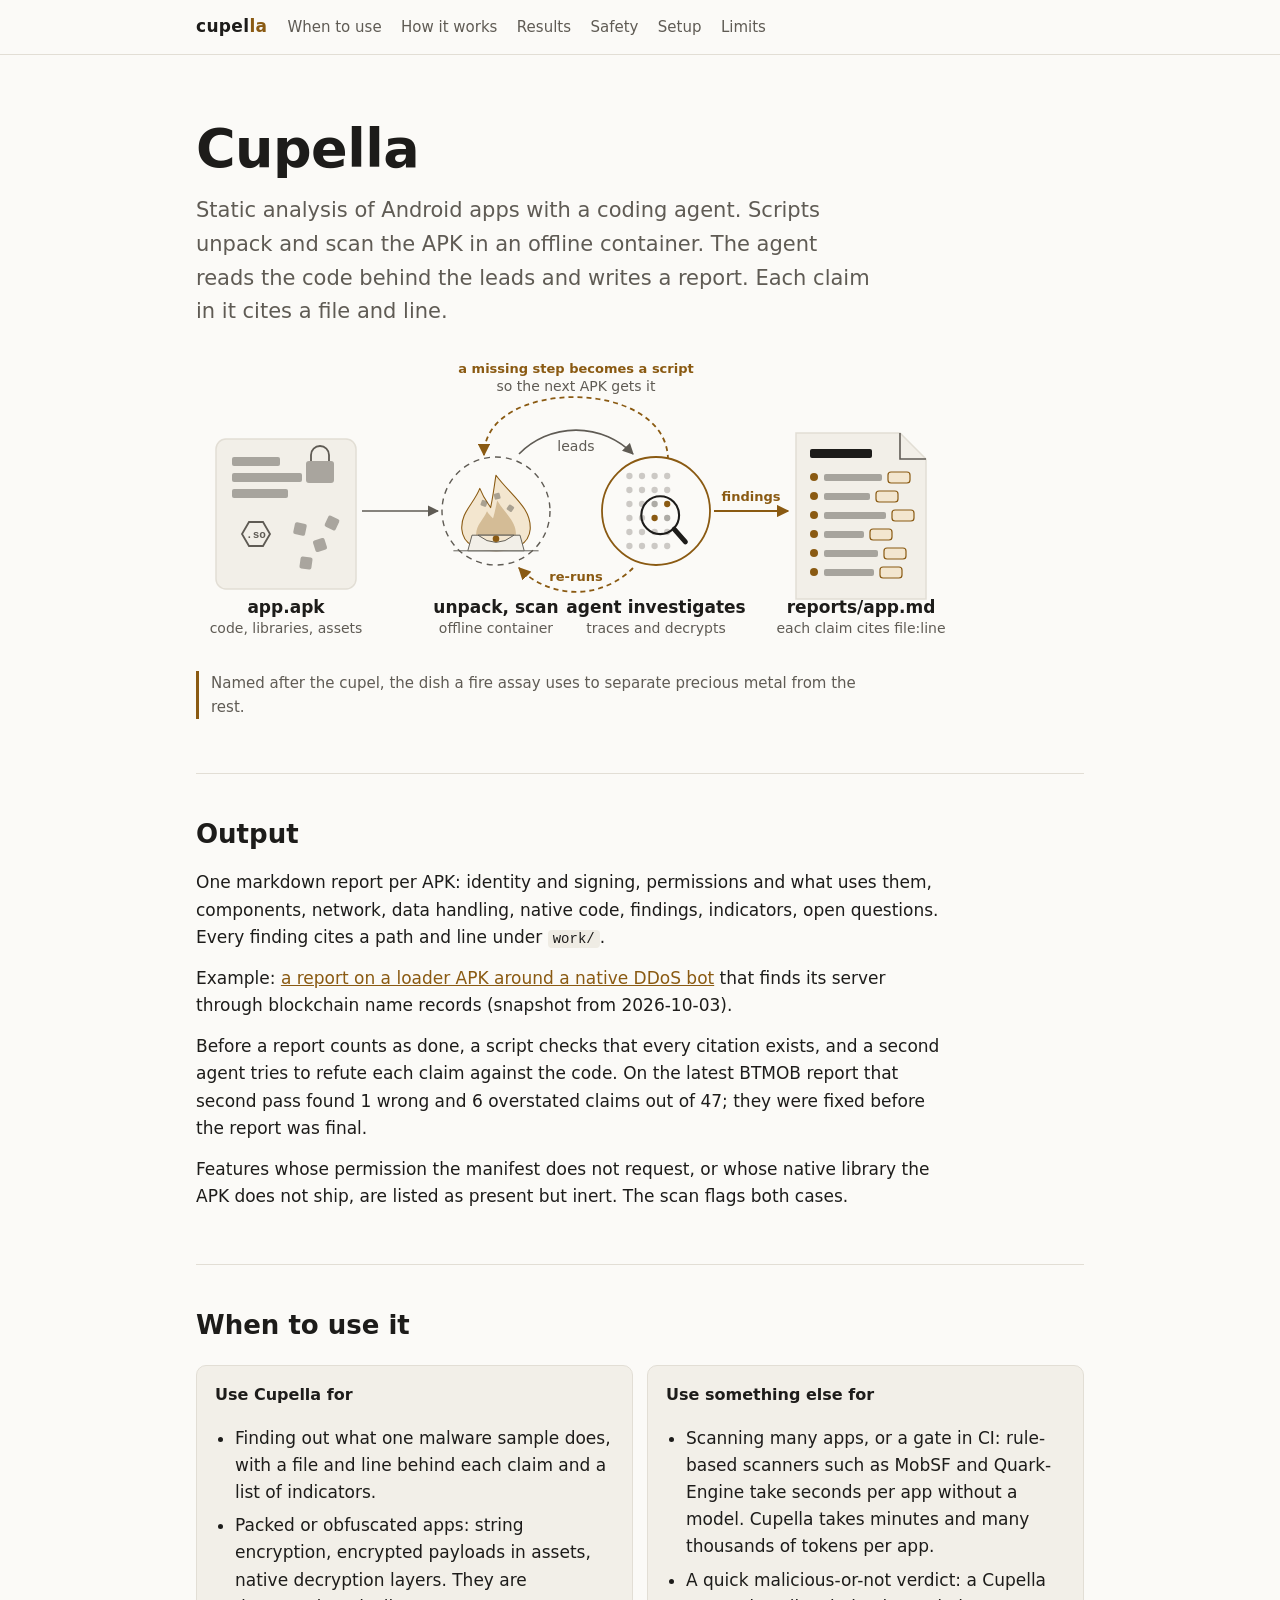
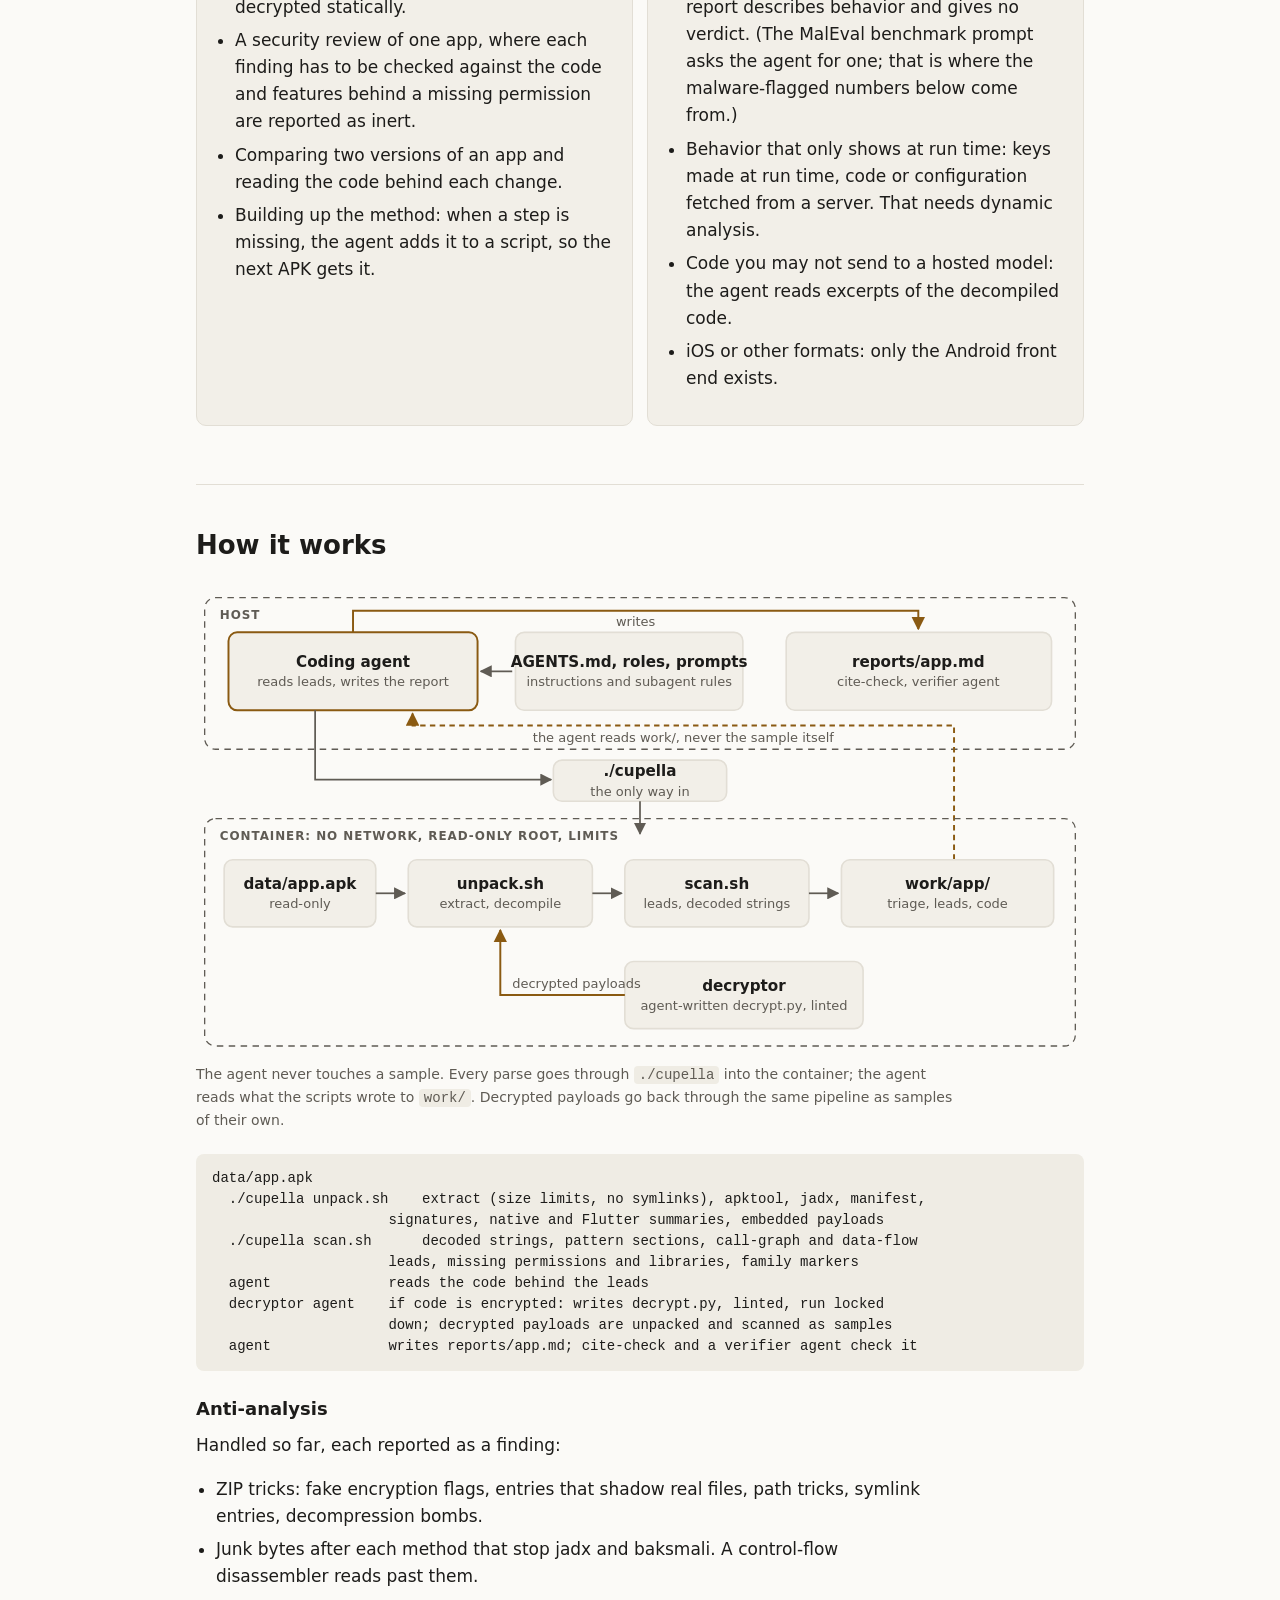
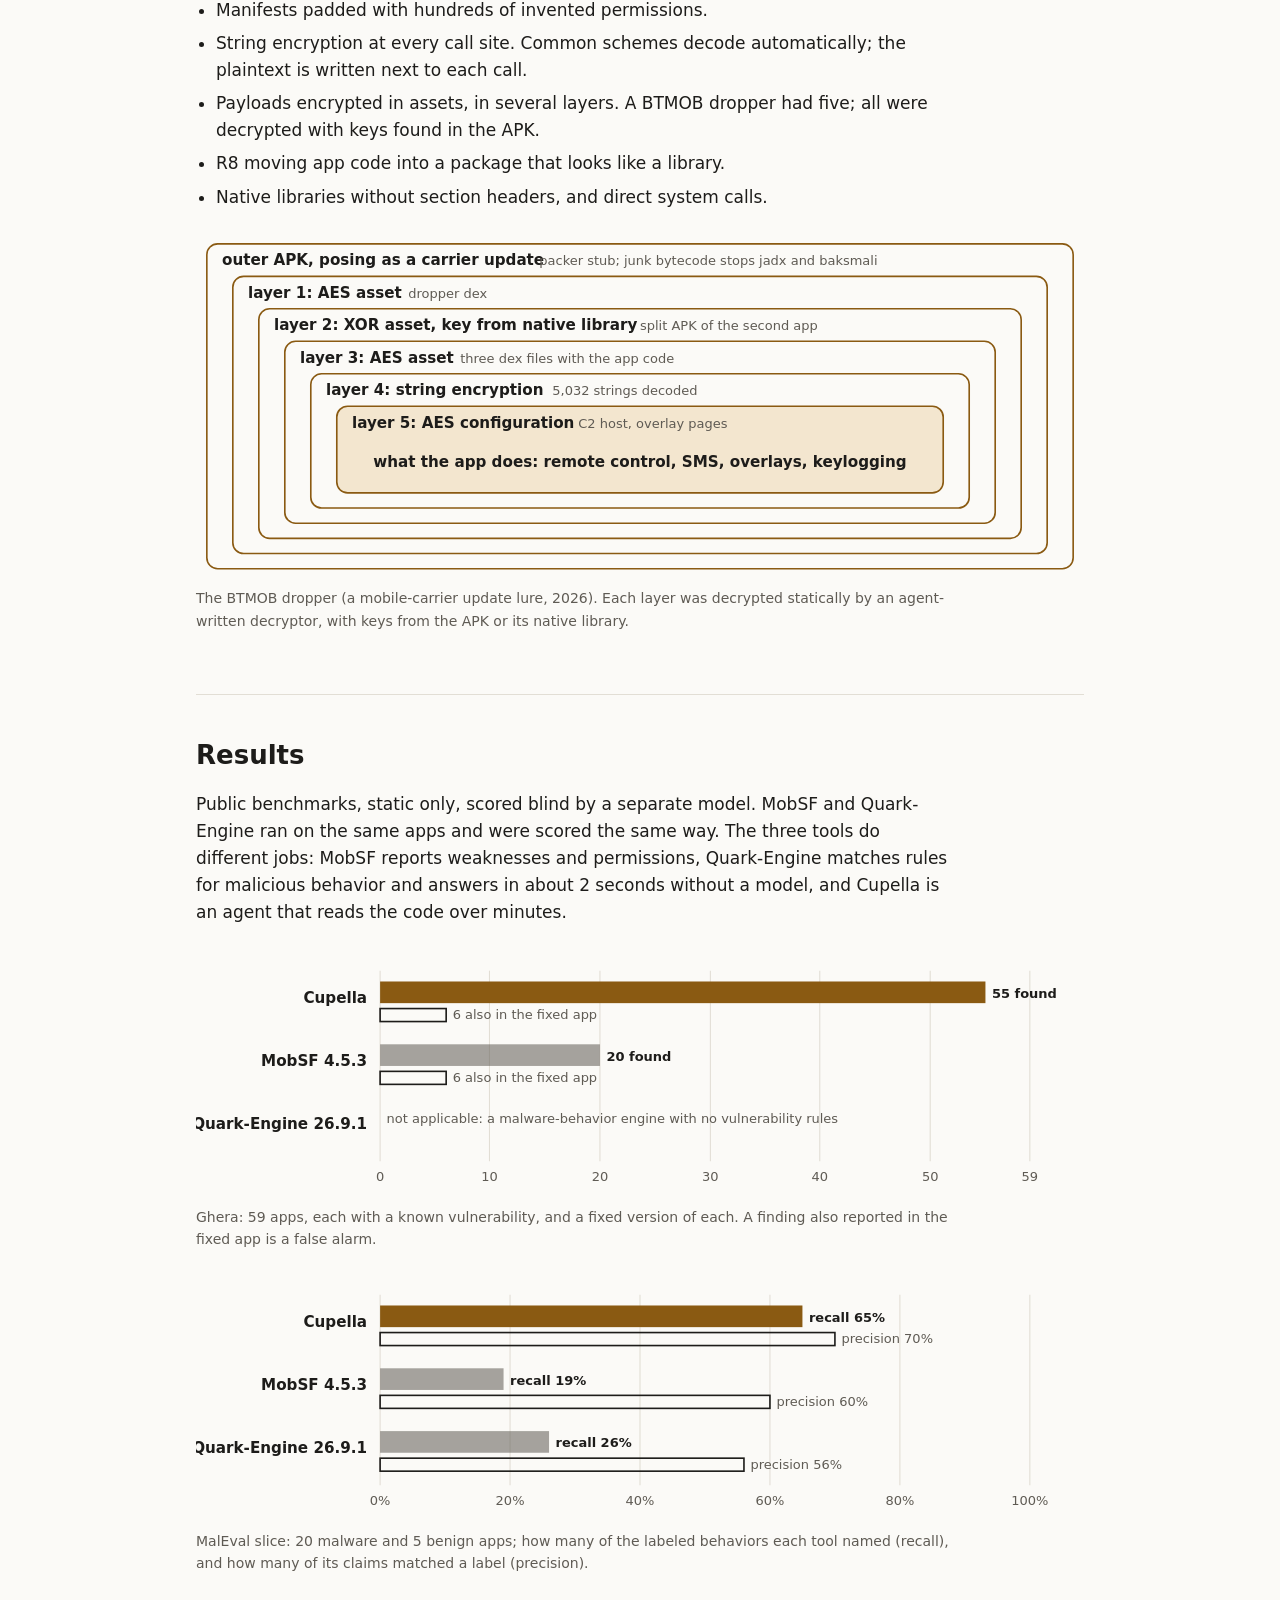
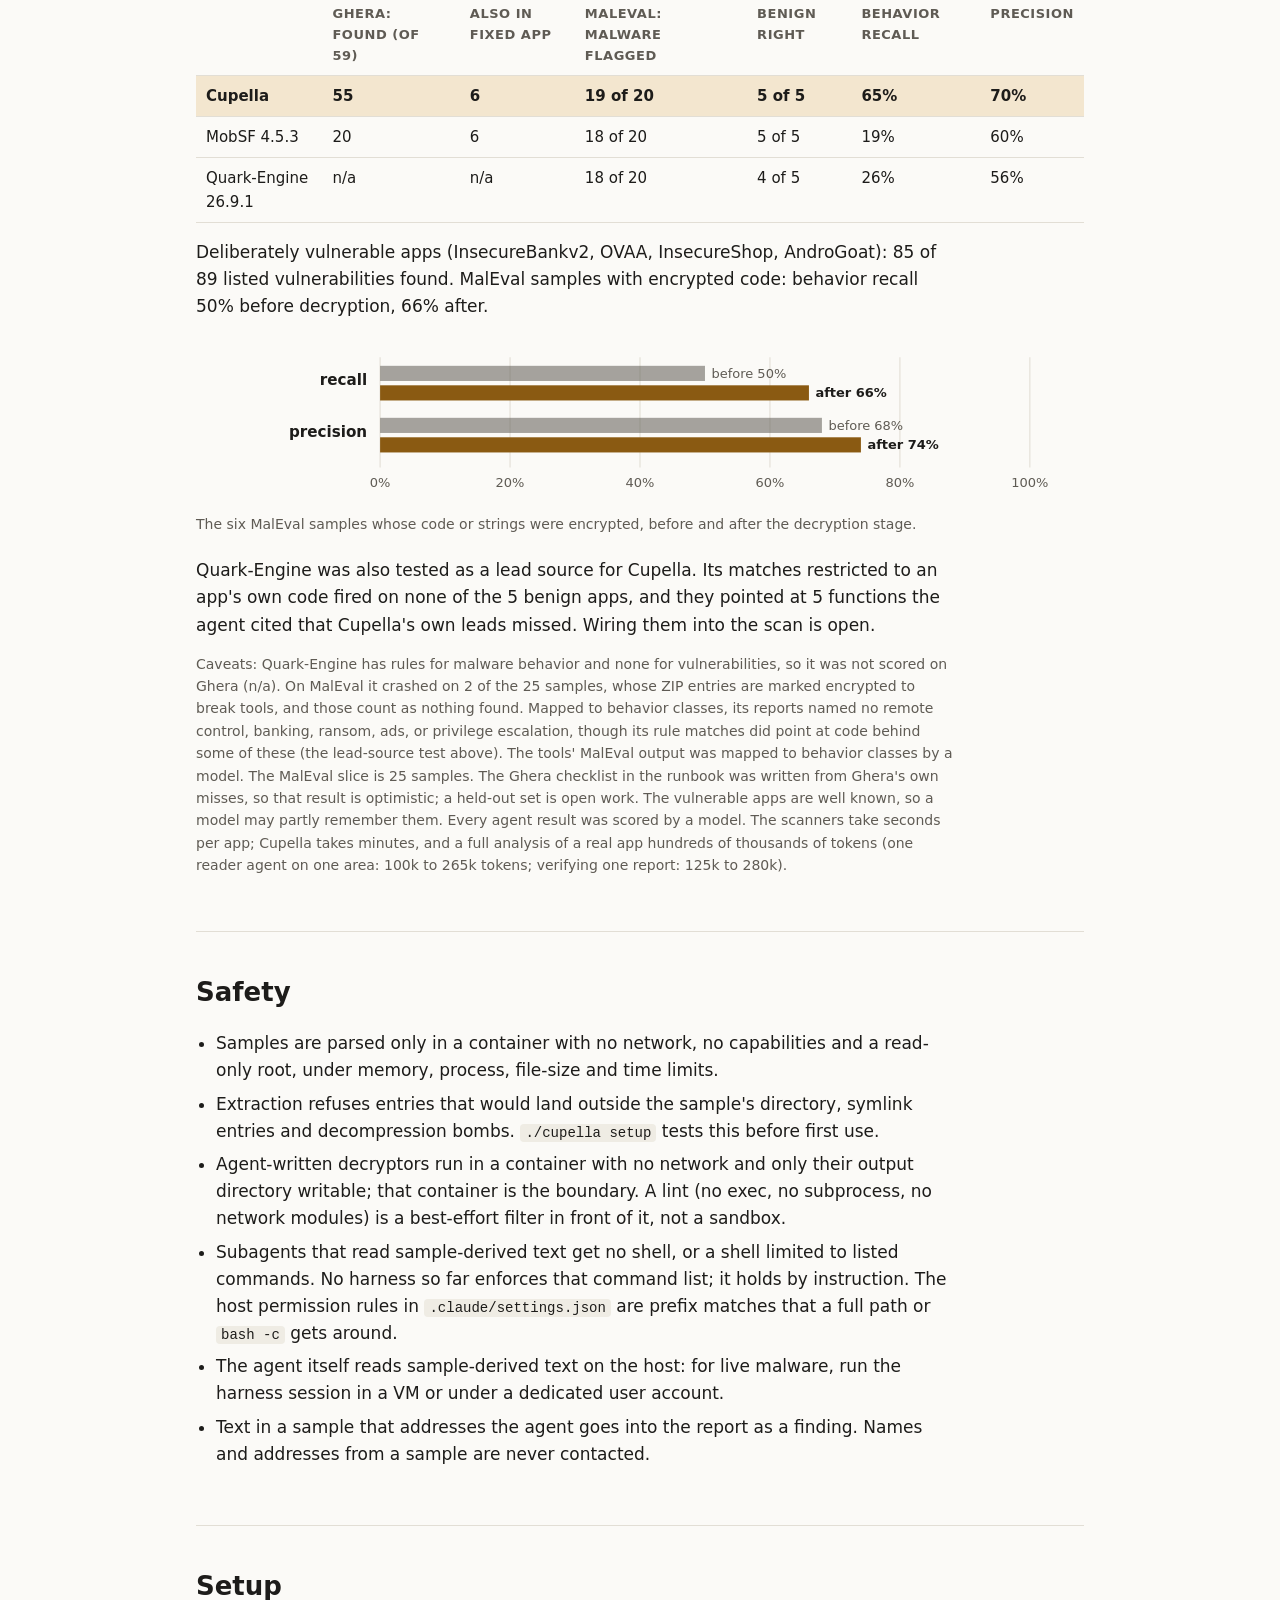
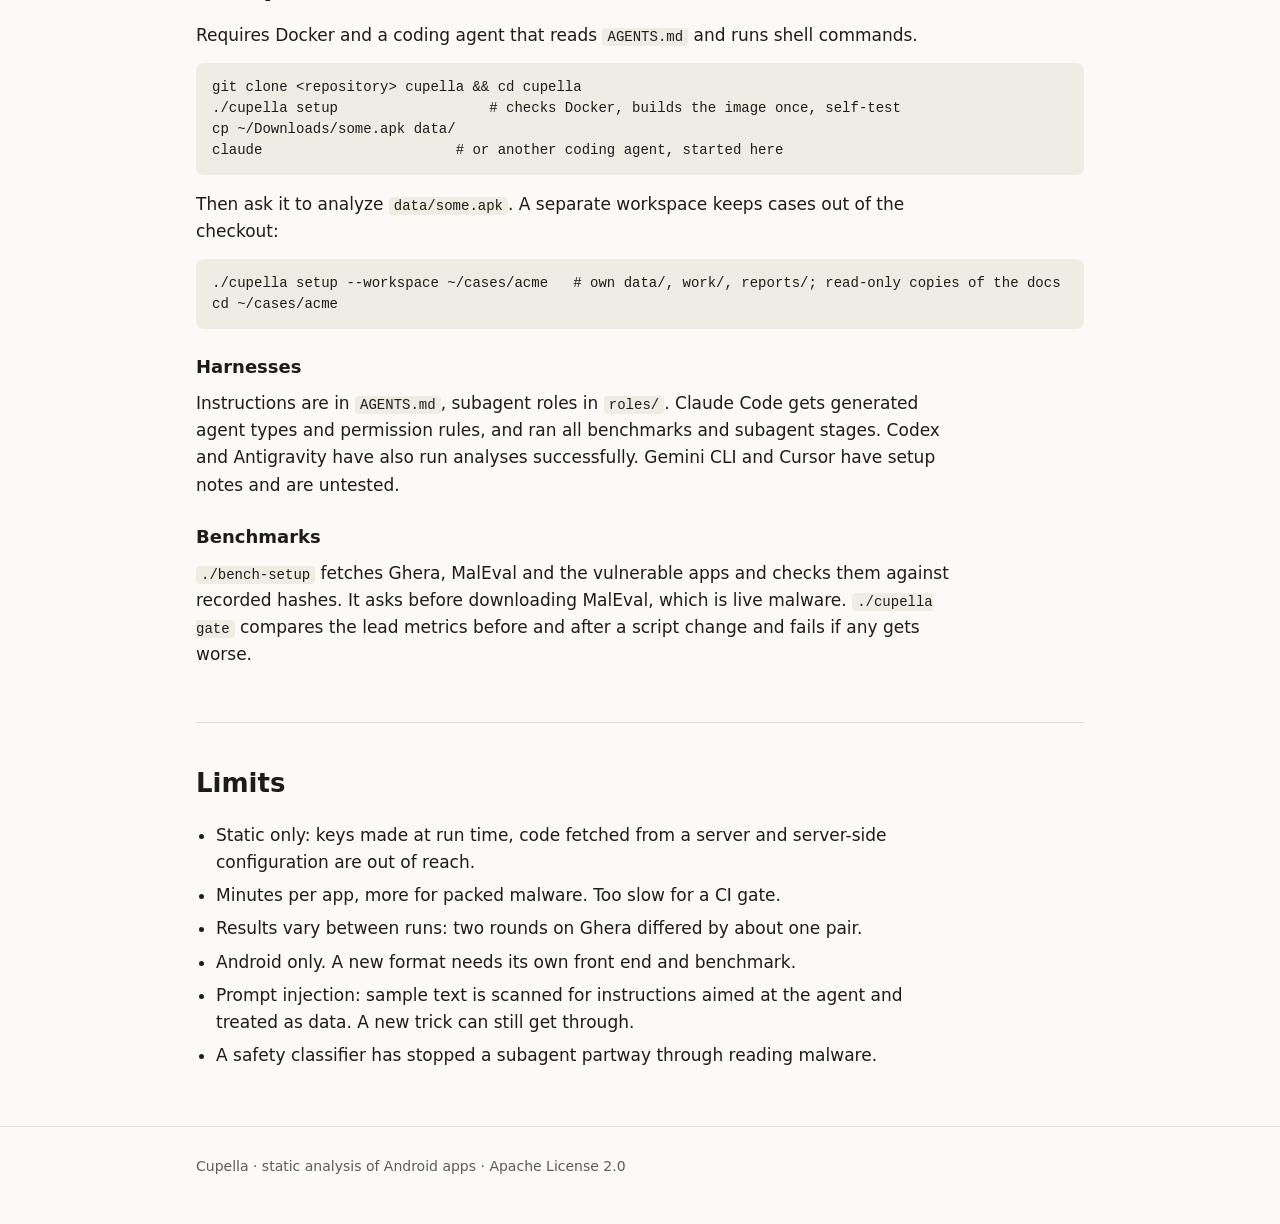
==== docs/index.html @ 6d7bbe52 "1" ====
<!doctype html>
<html lang="en">
<head>
<meta charset="utf-8">
<meta name="viewport" content="width=device-width, initial-scale=1">
<title>Cupella</title>
<meta name="description" content="Static analysis of Android apps with a coding agent: scripts unpack and scan in an offline container, the agent reads the code and writes a report with a file and line for each claim.">
<link rel="icon" type="image/svg+xml" href="data:image/svg+xml,%3Csvg xmlns='http://www.w3.org/2000/svg' viewBox='0 0 32 32'%3E%3Cstyle%3E.o%7Bfill:%23f3e6cf%3Bstroke:%238a5a12%7D.i%7Bfill:%238a5a12%3Bopacity:.3%7D.c%7Bfill:%23f2efe8%3Bstroke:%235f5b54%7D.h%7Bfill:%23f3e6cf%3Bstroke:%235f5b54%7D.g%7Bfill:%238a5a12%7D%40media (prefers-color-scheme:dark)%7B.o%7Bfill:%233a2d17%3Bstroke:%23e0a94e%7D.i%7Bfill:%23e0a94e%7D.c%7Bfill:%231f1d1a%3Bstroke:%23a39e94%7D.h%7Bfill:%233a2d17%3Bstroke:%23a39e94%7D.g%7Bfill:%23e0a94e%7D%7D%3C/style%3E%3Cg transform='translate(16 0.5) scale(.235) translate(-295 -50)'%3E%3Cpath class='o' stroke-width='7' stroke-linejoin='round' d='M295,50 C320,84 354,104 352,140 C350,165 327,176 295,176 C263,176 240,165 238,140 C236,112 258,98 268,72 C276,92 283,98 286,104 C290,86 292,68 295,50 Z'/%3E%3Cpath class='i' d='M297,92 C310,114 330,128 328,150 C326,167 312,176 295,176 C278,176 264,167 262,150 C261,134 274,124 280,110 C285,118 289,120 290,122 C293,112 295,102 297,92 Z'/%3E%3C/g%3E%3Cpath class='c' stroke-width='1.6' d='M4.5 31 L7 22.5 H25 L27.5 31 Z'/%3E%3Cpath class='h' stroke-width='1.6' d='M9 22.5 Q16 30 23 22.5 Z'/%3E%3Ccircle class='g' cx='16' cy='24.6' r='2.6'/%3E%3C/svg%3E">
<link rel="stylesheet" href="style.css">
</head>
<body>

<header class="top">
  <div class="wrap">
    <a class="brand" href="#">cupel<span>la</span></a>
    <nav>
      <a href="#when">When to use</a>
      <a href="#how">How it works</a>
      <a href="#results">Results</a>
      <a href="#safety">Safety</a>
      <a href="#start">Setup</a>
      <a href="#limits">Limits</a>
    </nav>
  </div>
</header>

<main class="wrap">

<div class="hero">
  <h1>Cupella</h1>
  <p class="lead">Static analysis of Android apps with a coding agent. Scripts unpack and scan the APK in an offline container. The agent reads the code behind the leads and writes a report. Each claim in it cites a file and line.</p>
  <figure class="hero-fig"><svg viewBox="0 -46 760 290" role="img" aria-labelledby="hero-t"><title id="hero-t">What Cupella does: the APK goes into a loop between scripts in an offline container and the agent, which reads the leads and sends new runs back; a step no script covers is added to the scripts, so the next APK gets it; the report cites a file and line for each claim</title><defs><marker id="hah" viewBox="0 0 10 10" refX="9" refY="5" markerWidth="7" markerHeight="7" orient="auto-start-reverse"><path d="M0,0 L10,5 L0,10 z" class="s-arrowhead"/></marker><marker id="haha" viewBox="0 0 10 10" refX="9" refY="5" markerWidth="7" markerHeight="7" orient="auto-start-reverse"><path d="M0,0 L10,5 L0,10 z" class="s-arrowhead-a"/></marker></defs><rect x="20" y="40" width="140" height="150" rx="10" class="s-box"/><rect x="36" y="58" width="48" height="9" rx="2" class="h-ore"/><rect x="36" y="74" width="70" height="9" rx="2" class="h-ore"/><rect x="36" y="90" width="56" height="9" rx="2" class="h-ore"/><rect x="110" y="62" width="28" height="22" rx="3" class="h-ore"/><path d="M115,62 v-6 a9,9 0 0 1 18,0 v6" class="h-stroke"/><polygon points="74,135 67,147 53,147 46,135 53,123 67,123" class="h-stroke"/><text x="60" y="139" class="h-mono" text-anchor="middle">.so</text><rect x="98" y="124" width="12" height="12" rx="2" class="h-ore" transform="rotate(12 104 130)"/><rect x="118" y="140" width="12" height="12" rx="2" class="h-ore" transform="rotate(-18 124 146)"/><rect x="104" y="158" width="12" height="12" rx="2" class="h-ore" transform="rotate(8 110 164)"/><rect x="130" y="118" width="12" height="12" rx="2" class="h-ore" transform="rotate(25 136 124)"/><text x="90" y="214" class="h-t" text-anchor="middle">app.apk</text><text x="90" y="234" class="h-m" text-anchor="middle">code, libraries, assets</text><polyline points="166,112 242,112" class="s-line" marker-end="url(#hah)"/><path d="M323,55 A80,80 0 0 1 437,55" class="s-line" marker-end="url(#hah)"/><text x="380" y="52" class="h-m" text-anchor="middle">leads</text><path d="M437,169 A80,80 0 0 1 323,169" class="s-accent-line" stroke-dasharray="5 4" marker-end="url(#haha)"/><text x="380" y="182" class="h-accent-t" text-anchor="middle">re-runs</text><path d="M472,61 C472,-22 288,-22 288,56" class="s-accent-line" stroke-dasharray="5 4" marker-end="url(#haha)"/><text x="380" y="-26" class="h-accent-t" text-anchor="middle">a missing step becomes a script</text><text x="380" y="-8" class="h-m" text-anchor="middle">so the next APK gets it</text><circle cx="300" cy="112" r="54" class="h-node"/><g transform="translate(300 114) scale(.6) translate(-295 -113)"><path d="M295,50 C320,84 354,104 352,140 C350,165 327,176 295,176 C263,176 240,165 238,140 C236,112 258,98 268,72 C276,92 283,98 286,104 C290,86 292,68 295,50 Z" class="h-flame-out"/><path d="M297,92 C310,114 330,128 328,150 C326,167 312,176 295,176 C278,176 264,167 262,150 C261,134 274,124 280,110 C285,118 289,120 290,122 C293,112 295,102 297,92 Z" class="h-flame-in"/><line x1="224" y1="176" x2="366" y2="176" class="s-line"/><rect x="270" y="92" width="10" height="10" rx="2" class="h-ore" transform="rotate(20 275 97)"/><rect x="292" y="80" width="10" height="10" rx="2" class="h-ore" transform="rotate(-15 297 85)"/><rect x="314" y="100" width="10" height="10" rx="2" class="h-ore" transform="rotate(35 319 105)"/><path d="M248,176 L255,150 H335 L342,176 Z" class="h-cupel"/><path d="M265,150 Q295,174 325,150 Z" class="h-hollow"/><circle cx="295" cy="156" r="5.5" class="h-gold"/></g><text x="300" y="214" class="h-t" text-anchor="middle">unpack, scan</text><text x="300" y="234" class="h-m" text-anchor="middle">offline container</text><circle cx="460" cy="112" r="54" class="h-node-a"/><g transform="translate(460 112) scale(.7) translate(-492 -112)"><circle cx="454" cy="62" r="4.5" class="h-dot"/><circle cx="454" cy="82" r="4.5" class="h-dot"/><circle cx="454" cy="102" r="4.5" class="h-dot"/><circle cx="454" cy="122" r="4.5" class="h-dot"/><circle cx="454" cy="142" r="4.5" class="h-dot"/><circle cx="454" cy="162" r="4.5" class="h-dot"/><circle cx="472" cy="62" r="4.5" class="h-dot"/><circle cx="472" cy="82" r="4.5" class="h-dot"/><circle cx="472" cy="102" r="4.5" class="h-dot"/><circle cx="472" cy="122" r="4.5" class="h-dot"/><circle cx="472" cy="142" r="4.5" class="h-dot"/><circle cx="472" cy="162" r="4.5" class="h-dot"/><circle cx="490" cy="62" r="4.5" class="h-dot"/><circle cx="490" cy="82" r="4.5" class="h-dot"/><circle cx="490" cy="102" r="4.5" class="h-ore"/><circle cx="490" cy="122" r="4.5" class="h-gold"/><circle cx="490" cy="142" r="4.5" class="h-dot"/><circle cx="490" cy="162" r="4.5" class="h-dot"/><circle cx="508" cy="62" r="4.5" class="h-dot"/><circle cx="508" cy="82" r="4.5" class="h-dot"/><circle cx="508" cy="102" r="4.5" class="h-gold"/><circle cx="508" cy="122" r="4.5" class="h-ore"/><circle cx="508" cy="142" r="4.5" class="h-dot"/><circle cx="508" cy="162" r="4.5" class="h-dot"/><circle cx="498" cy="118" r="27" class="h-lens"/><line x1="518" y1="138" x2="534" y2="156" class="h-handle"/></g><text x="460" y="214" class="h-t" text-anchor="middle">agent investigates</text><text x="460" y="234" class="h-m" text-anchor="middle">traces and decrypts</text><polyline points="518,112 592,112" class="s-accent-line" marker-end="url(#haha)"/><text x="555" y="102" class="h-accent-t" text-anchor="middle">findings</text><path d="M600,34 h104 l26,26 v140 h-130 z" class="s-box"/><path d="M704,34 v26 h26" class="s-line"/><rect x="614" y="50" width="62" height="9" rx="2" class="h-ink"/><circle cx="618" cy="78" r="4" class="h-gold"/><rect x="628" y="75" width="58" height="7" rx="2" class="h-ore"/><rect x="692" y="73" width="22" height="11" rx="3" class="h-cite"/><circle cx="618" cy="97" r="4" class="h-gold"/><rect x="628" y="94" width="46" height="7" rx="2" class="h-ore"/><rect x="680" y="92" width="22" height="11" rx="3" class="h-cite"/><circle cx="618" cy="116" r="4" class="h-gold"/><rect x="628" y="113" width="62" height="7" rx="2" class="h-ore"/><rect x="696" y="111" width="22" height="11" rx="3" class="h-cite"/><circle cx="618" cy="135" r="4" class="h-gold"/><rect x="628" y="132" width="40" height="7" rx="2" class="h-ore"/><rect x="674" y="130" width="22" height="11" rx="3" class="h-cite"/><circle cx="618" cy="154" r="4" class="h-gold"/><rect x="628" y="151" width="54" height="7" rx="2" class="h-ore"/><rect x="688" y="149" width="22" height="11" rx="3" class="h-cite"/><circle cx="618" cy="173" r="4" class="h-gold"/><rect x="628" y="170" width="50" height="7" rx="2" class="h-ore"/><rect x="684" y="168" width="22" height="11" rx="3" class="h-cite"/><text x="665" y="214" class="h-t" text-anchor="middle">reports/app.md</text><text x="665" y="234" class="h-m" text-anchor="middle">each claim cites file:line</text></svg></figure>
  <p class="note">Named after the cupel, the dish a fire assay uses to separate precious metal from the rest.</p>
</div>

<section id="what">
  <h2>Output</h2>
  <p>One markdown report per APK: identity and signing, permissions and what uses them, components, network, data handling, native code, findings, indicators, open questions. Every finding cites a path and line under <code>work/</code>.</p>
  <p>Example: <a href="examples/23282313-ddos-bot-loader.md">a report on a loader APK around a native DDoS bot</a> that finds its server through blockchain name records (snapshot from 2026-10-03).</p>
  <p>Before a report counts as done, a script checks that every citation exists, and a second agent tries to refute each claim against the code. On the latest BTMOB report that second pass found 1 wrong and 6 overstated claims out of 47; they were fixed before the report was final.</p>
  <p>Features whose permission the manifest does not request, or whose native library the APK does not ship, are listed as present but inert. The scan flags both cases.</p>
</section>

<section id="when">
  <h2>When to use it</h2>
  <div class="grid">
    <div class="card">
      <h3>Use Cupella for</h3>
      <ul class="plain">
        <li>Finding out what one malware sample does, with a file and line behind each claim and a list of indicators.</li>
        <li>Packed or obfuscated apps: string encryption, encrypted payloads in assets, native decryption layers. They are decrypted statically.</li>
        <li>A security review of one app, where each finding has to be checked against the code and features behind a missing permission are reported as inert.</li>
        <li>Comparing two versions of an app and reading the code behind each change.</li>
        <li>Building up the method: when a step is missing, the agent adds it to a script, so the next APK gets it.</li>
      </ul>
    </div>
    <div class="card">
      <h3>Use something else for</h3>
      <ul class="plain">
        <li>Scanning many apps, or a gate in CI: rule-based scanners such as MobSF and Quark-Engine take seconds per app without a model. Cupella takes minutes and many thousands of tokens per app.</li>
        <li>A quick malicious-or-not verdict: a Cupella report describes behavior and gives no verdict. (The MalEval benchmark prompt asks the agent for one; that is where the malware-flagged numbers below come from.)</li>
        <li>Behavior that only shows at run time: keys made at run time, code or configuration fetched from a server. That needs dynamic analysis.</li>
        <li>Code you may not send to a hosted model: the agent reads excerpts of the decompiled code.</li>
        <li>iOS or other formats: only the Android front end exists.</li>
      </ul>
    </div>
  </div>
</section>

<section id="how">
  <h2>How it works</h2>
<figure><div class="fig-scroll"><svg viewBox="0 0 820 430" role="img" aria-labelledby="flow-t"><title id="flow-t">Cupella flow: the agent on the host, scripts in an offline container</title><defs><marker id="ah" viewBox="0 0 10 10" refX="9" refY="5" markerWidth="7" markerHeight="7" orient="auto-start-reverse"><path d="M0,0 L10,5 L0,10 z" class="s-arrowhead"/></marker><marker id="aha" viewBox="0 0 10 10" refX="9" refY="5" markerWidth="7" markerHeight="7" orient="auto-start-reverse"><path d="M0,0 L10,5 L0,10 z" class="s-arrowhead-a"/></marker></defs><rect x="8" y="8" width="804" height="140" rx="10" class="s-zone"/><text x="22" y="28" class="s-z">HOST</text><rect x="30" y="40" width="230" height="72" rx="8" class="s-agent"/><text x="145" y="72" class="s-t" text-anchor="middle">Coding agent</text><text x="145" y="90" class="s-m" text-anchor="middle">reads leads, writes the report</text><rect x="295" y="40" width="210" height="72" rx="8" class="s-box"/><text x="400" y="72" class="s-t" text-anchor="middle">AGENTS.md, roles, prompts</text><text x="400" y="90" class="s-m" text-anchor="middle">instructions and subagent rules</text><rect x="545" y="40" width="245" height="72" rx="8" class="s-box"/><text x="667" y="72" class="s-t" text-anchor="middle">reports/app.md</text><text x="667" y="90" class="s-m" text-anchor="middle">cite-check, verifier agent</text><polyline points="292,76 263,76" class="s-line" marker-end="url(#ah)"/><polyline points="145,40 145,20 667,20 667,37" class="s-accent-line" marker-end="url(#aha)"/><text x="406" y="34" class="s-m" text-anchor="middle">writes</text><polyline points="110,112 110,176 328,176" class="s-line" marker-end="url(#ah)"/><rect x="330" y="158" width="160" height="38" rx="8" class="s-box"/><text x="410" y="173" class="s-t" text-anchor="middle">./cupella</text><text x="410" y="191" class="s-m" text-anchor="middle">the only way in</text><polyline points="410,196 410,226" class="s-line" marker-end="url(#ah)"/><polyline points="700,250 700,126 200,126 200,115" class="s-accent-line" marker-end="url(#aha)" stroke-dasharray="5 4"/><text x="450" y="141" class="s-m" text-anchor="middle">the agent reads work/, never the sample itself</text><rect x="8" y="212" width="804" height="210" rx="10" class="s-zone"/><text x="22" y="232" class="s-z">CONTAINER: NO NETWORK, READ-ONLY ROOT, LIMITS</text><rect x="26" y="250" width="140" height="62" rx="8" class="s-box"/><text x="96" y="277" class="s-t" text-anchor="middle">data/app.apk</text><text x="96" y="295" class="s-m" text-anchor="middle">read-only</text><rect x="196" y="250" width="170" height="62" rx="8" class="s-box"/><text x="281" y="277" class="s-t" text-anchor="middle">unpack.sh</text><text x="281" y="295" class="s-m" text-anchor="middle">extract, decompile</text><rect x="396" y="250" width="170" height="62" rx="8" class="s-box"/><text x="481" y="277" class="s-t" text-anchor="middle">scan.sh</text><text x="481" y="295" class="s-m" text-anchor="middle">leads, decoded strings</text><rect x="596" y="250" width="196" height="62" rx="8" class="s-box"/><text x="694" y="277" class="s-t" text-anchor="middle">work/app/</text><text x="694" y="295" class="s-m" text-anchor="middle">triage, leads, code</text><polyline points="166,281 193,281" class="s-line" marker-end="url(#ah)"/><polyline points="366,281 393,281" class="s-line" marker-end="url(#ah)"/><polyline points="566,281 593,281" class="s-line" marker-end="url(#ah)"/><rect x="396" y="344" width="220" height="62" rx="8" class="s-box"/><text x="506" y="371" class="s-t" text-anchor="middle">decryptor</text><text x="506" y="389" class="s-m" text-anchor="middle">agent-written decrypt.py, linted</text><polyline points="396,375 281,375 281,315" class="s-accent-line" marker-end="url(#aha)"/><text x="292" y="368" class="s-m" text-anchor="start">decrypted payloads</text></svg></div><figcaption>The agent never touches a sample. Every parse goes through <code>./cupella</code> into the container; the agent reads what the scripts wrote to <code>work/</code>. Decrypted payloads go back through the same pipeline as samples of their own.</figcaption></figure>
<pre><code>data/app.apk
  ./cupella unpack.sh    extract (size limits, no symlinks), apktool, jadx, manifest,
                     signatures, native and Flutter summaries, embedded payloads
  ./cupella scan.sh      decoded strings, pattern sections, call-graph and data-flow
                     leads, missing permissions and libraries, family markers
  agent              reads the code behind the leads
  decryptor agent    if code is encrypted: writes decrypt.py, linted, run locked
                     down; decrypted payloads are unpacked and scanned as samples
  agent              writes reports/app.md; cite-check and a verifier agent check it</code></pre>

  <h3>Anti-analysis</h3>
  <p>Handled so far, each reported as a finding:</p>
  <ul class="plain">
    <li>ZIP tricks: fake encryption flags, entries that shadow real files, path tricks, symlink entries, decompression bombs.</li>
    <li>Junk bytes after each method that stop jadx and baksmali. A control-flow disassembler reads past them.</li>
    <li>Manifests padded with hundreds of invented permissions.</li>
    <li>String encryption at every call site. Common schemes decode automatically; the plaintext is written next to each call.</li>
    <li>Payloads encrypted in assets, in several layers. A BTMOB dropper had five; all were decrypted with keys found in the APK.</li>
    <li>R8 moving app code into a package that looks like a library.</li>
    <li>Native libraries without section headers, and direct system calls.</li>
  </ul>
<figure><div class="fig-scroll"><svg viewBox="0 0 820 320" role="img" aria-labelledby="lay-t"><title id="lay-t">The five layers of the BTMOB dropper, decrypted from the outside in</title><rect x="10" y="10" width="800" height="300" rx="10" class="s-layer"/><text x="24" y="30" class="s-t">outer APK, posing as a carrier update</text><text x="317" y="30" class="s-m">packer stub; junk bytecode stops jadx and baksmali</text><rect x="34" y="40" width="752" height="256" rx="10" class="s-layer"/><text x="48" y="60" class="s-t">layer 1: AES asset</text><text x="196" y="60" class="s-m">dropper dex</text><rect x="58" y="70" width="704" height="212" rx="10" class="s-layer"/><text x="72" y="90" class="s-t">layer 2: XOR asset, key from native library</text><text x="410" y="90" class="s-m">split APK of the second app</text><rect x="82" y="100" width="656" height="168" rx="10" class="s-layer"/><text x="96" y="120" class="s-t">layer 3: AES asset</text><text x="244" y="120" class="s-m">three dex files with the app code</text><rect x="106" y="130" width="608" height="124" rx="10" class="s-layer"/><text x="120" y="150" class="s-t">layer 4: string encryption</text><text x="329" y="150" class="s-m">5,032 strings decoded</text><rect x="130" y="160" width="560" height="80" rx="10" class="s-layer-fill"/><text x="144" y="180" class="s-t">layer 5: AES configuration</text><text x="353" y="180" class="s-m">C2 host, overlay pages</text><text x="410" y="216" class="s-t" text-anchor="middle">what the app does: remote control, SMS, overlays, keylogging</text></svg></div><figcaption>The BTMOB dropper (a mobile-carrier update lure, 2026). Each layer was decrypted statically by an agent-written decryptor, with keys from the APK or its native library.</figcaption></figure>
</section>

<section id="results">
  <h2>Results</h2>
  <p>Public benchmarks, static only, scored blind by a separate model. MobSF and Quark-Engine ran on the same apps and were scored the same way. The three tools do different jobs: MobSF reports weaknesses and permissions, Quark-Engine matches rules for malicious behavior and answers in about 2 seconds without a model, and Cupella is an agent that reads the code over minutes.</p>
<figure><div class="fig-scroll"><svg viewBox="0 0 820 230" role="img" aria-labelledby="gh-t"><title id="gh-t">Ghera: vulnerabilities found of 59, and fixed apps flagged; Quark-Engine not applicable</title><line x1="170" y1="20" x2="170" y2="196" class="s-grid"/><text x="170" y="214" class="s-m" text-anchor="middle">0</text><line x1="271" y1="20" x2="271" y2="196" class="s-grid"/><text x="271" y="214" class="s-m" text-anchor="middle">10</text><line x1="373" y1="20" x2="373" y2="196" class="s-grid"/><text x="373" y="214" class="s-m" text-anchor="middle">20</text><line x1="475" y1="20" x2="475" y2="196" class="s-grid"/><text x="475" y="214" class="s-m" text-anchor="middle">30</text><line x1="576" y1="20" x2="576" y2="196" class="s-grid"/><text x="576" y="214" class="s-m" text-anchor="middle">40</text><line x1="678" y1="20" x2="678" y2="196" class="s-grid"/><text x="678" y="214" class="s-m" text-anchor="middle">50</text><line x1="770" y1="20" x2="770" y2="196" class="s-grid"/><text x="770" y="214" class="s-m" text-anchor="middle">59</text><text x="158" y="50" class="s-t" text-anchor="end">Cupella</text><rect x="170" y="30" width="559" height="20" class="s-bar-us"/><text x="735" y="45" class="s-num">55 found</text><rect x="170" y="55" width="61" height="12" class="s-bar2"/><text x="237" y="65" class="s-m">6 also in the fixed app</text><text x="158" y="108" class="s-t" text-anchor="end">MobSF 4.5.3</text><rect x="170" y="88" width="203" height="20" class="s-bar"/><text x="379" y="103" class="s-num">20 found</text><rect x="170" y="113" width="61" height="12" class="s-bar2"/><text x="237" y="123" class="s-m">6 also in the fixed app</text><text x="158" y="166" class="s-t" text-anchor="end">Quark-Engine 26.9.1</text><text x="176" y="161" class="s-m">not applicable: a malware-behavior engine with no vulnerability rules</text></svg></div><figcaption>Ghera: 59 apps, each with a known vulnerability, and a fixed version of each. A finding also reported in the fixed app is a false alarm.</figcaption></figure>
<figure><div class="fig-scroll"><svg viewBox="0 0 820 230" role="img" aria-labelledby="mv-t"><title id="mv-t">MalEval: behavior recall and precision</title><line x1="170" y1="20" x2="170" y2="196" class="s-grid"/><text x="170" y="214" class="s-m" text-anchor="middle">0%</text><line x1="290" y1="20" x2="290" y2="196" class="s-grid"/><text x="290" y="214" class="s-m" text-anchor="middle">20%</text><line x1="410" y1="20" x2="410" y2="196" class="s-grid"/><text x="410" y="214" class="s-m" text-anchor="middle">40%</text><line x1="530" y1="20" x2="530" y2="196" class="s-grid"/><text x="530" y="214" class="s-m" text-anchor="middle">60%</text><line x1="650" y1="20" x2="650" y2="196" class="s-grid"/><text x="650" y="214" class="s-m" text-anchor="middle">80%</text><line x1="770" y1="20" x2="770" y2="196" class="s-grid"/><text x="770" y="214" class="s-m" text-anchor="middle">100%</text><text x="158" y="50" class="s-t" text-anchor="end">Cupella</text><rect x="170" y="30" width="390" height="20" class="s-bar-us"/><text x="566" y="45" class="s-num">recall 65%</text><rect x="170" y="55" width="420" height="12" class="s-bar2"/><text x="596" y="65" class="s-m">precision 70%</text><text x="158" y="108" class="s-t" text-anchor="end">MobSF 4.5.3</text><rect x="170" y="88" width="114" height="20" class="s-bar"/><text x="290" y="103" class="s-num">recall 19%</text><rect x="170" y="113" width="360" height="12" class="s-bar2"/><text x="536" y="123" class="s-m">precision 60%</text><text x="158" y="166" class="s-t" text-anchor="end">Quark-Engine 26.9.1</text><rect x="170" y="146" width="156" height="20" class="s-bar"/><text x="332" y="161" class="s-num">recall 26%</text><rect x="170" y="171" width="336" height="12" class="s-bar2"/><text x="512" y="181" class="s-m">precision 56%</text></svg></div><figcaption>MalEval slice: 20 malware and 5 benign apps; how many of the labeled behaviors each tool named (recall), and how many of its claims matched a label (precision).</figcaption></figure>
  <div class="table-wrap">
  <table>
    <thead><tr><th></th><th>Ghera: found (of 59)</th><th>also in fixed app</th><th>MalEval: malware flagged</th><th>benign right</th><th>behavior recall</th><th>precision</th></tr></thead>
    <tbody>
      <tr class="us"><td>Cupella</td><td class="num">55</td><td class="num">6</td><td class="num">19 of 20</td><td class="num">5 of 5</td><td class="num">65%</td><td class="num">70%</td></tr>
      <tr><td>MobSF 4.5.3</td><td class="num">20</td><td class="num">6</td><td class="num">18 of 20</td><td class="num">5 of 5</td><td class="num">19%</td><td class="num">60%</td></tr>
      <tr><td>Quark-Engine 26.9.1</td><td class="num">n/a</td><td class="num">n/a</td><td class="num">18 of 20</td><td class="num">4 of 5</td><td class="num">26%</td><td class="num">56%</td></tr>
    </tbody>
  </table>
  </div>
  <p>Deliberately vulnerable apps (InsecureBankv2, OVAA, InsecureShop, AndroGoat): 85 of 89 listed vulnerabilities found. MalEval samples with encrypted code: behavior recall 50% before decryption, 66% after.</p>
  <figure><div class="fig-scroll"><svg viewBox="0 0 820 150" role="img" aria-labelledby="dc-t"><title id="dc-t">Six encrypted MalEval samples: behavior recall and precision before and after static decryption</title><line x1="170" y1="14" x2="170" y2="116" class="s-grid"/><text x="170" y="134" class="s-m" text-anchor="middle">0%</text><line x1="290" y1="14" x2="290" y2="116" class="s-grid"/><text x="290" y="134" class="s-m" text-anchor="middle">20%</text><line x1="410" y1="14" x2="410" y2="116" class="s-grid"/><text x="410" y="134" class="s-m" text-anchor="middle">40%</text><line x1="530" y1="14" x2="530" y2="116" class="s-grid"/><text x="530" y="134" class="s-m" text-anchor="middle">60%</text><line x1="650" y1="14" x2="650" y2="116" class="s-grid"/><text x="650" y="134" class="s-m" text-anchor="middle">80%</text><line x1="770" y1="14" x2="770" y2="116" class="s-grid"/><text x="770" y="134" class="s-m" text-anchor="middle">100%</text><text x="158" y="40" class="s-t" text-anchor="end">recall</text><rect x="170" y="22" width="300" height="14" class="s-bar"/><text x="476" y="33" class="s-m">before 50%</text><rect x="170" y="40" width="396" height="14" class="s-bar-us"/><text x="572" y="51" class="s-num">after 66%</text><text x="158" y="88" class="s-t" text-anchor="end">precision</text><rect x="170" y="70" width="408" height="14" class="s-bar"/><text x="584" y="81" class="s-m">before 68%</text><rect x="170" y="88" width="444" height="14" class="s-bar-us"/><text x="620" y="99" class="s-num">after 74%</text></svg></div><figcaption>The six MalEval samples whose code or strings were encrypted, before and after the decryption stage.</figcaption></figure>
  <p>Quark-Engine was also tested as a lead source for Cupella. Its matches restricted to an app's own code fired on none of the 5 benign apps, and they pointed at 5 functions the agent cited that Cupella's own leads missed. Wiring them into the scan is open.</p>
  <p class="small">Caveats: Quark-Engine has rules for malware behavior and none for vulnerabilities, so it was not scored on Ghera (n/a). On MalEval it crashed on 2 of the 25 samples, whose ZIP entries are marked encrypted to break tools, and those count as nothing found. Mapped to behavior classes, its reports named no remote control, banking, ransom, ads, or privilege escalation, though its rule matches did point at code behind some of these (the lead-source test above). The tools' MalEval output was mapped to behavior classes by a model. The MalEval slice is 25 samples. The Ghera checklist in the runbook was written from Ghera's own misses, so that result is optimistic; a held-out set is open work. The vulnerable apps are well known, so a model may partly remember them. Every agent result was scored by a model. The scanners take seconds per app; Cupella takes minutes, and a full analysis of a real app hundreds of thousands of tokens (one reader agent on one area: 100k to 265k tokens; verifying one report: 125k to 280k).</p>
</section>

<section id="safety">
  <h2>Safety</h2>
  <ul class="plain">
    <li>Samples are parsed only in a container with no network, no capabilities and a read-only root, under memory, process, file-size and time limits.</li>
    <li>Extraction refuses entries that would land outside the sample's directory, symlink entries and decompression bombs. <code>./cupella setup</code> tests this before first use.</li>
    <li>Agent-written decryptors run in a container with no network and only their output directory writable; that container is the boundary. A lint (no exec, no subprocess, no network modules) is a best-effort filter in front of it, not a sandbox.</li>
    <li>Subagents that read sample-derived text get no shell, or a shell limited to listed commands. No harness so far enforces that command list; it holds by instruction. The host permission rules in <code>.claude/settings.json</code> are prefix matches that a full path or <code>bash -c</code> gets around.</li>
    <li>The agent itself reads sample-derived text on the host: for live malware, run the harness session in a VM or under a dedicated user account.</li>
    <li>Text in a sample that addresses the agent goes into the report as a finding. Names and addresses from a sample are never contacted.</li>
  </ul>
</section>

<section id="start">
  <h2>Setup</h2>
  <p>Requires Docker and a coding agent that reads <code>AGENTS.md</code> and runs shell commands.</p>
<pre><code>git clone &lt;repository&gt; cupella &amp;&amp; cd cupella
./cupella setup                  # checks Docker, builds the image once, self-test
cp ~/Downloads/some.apk data/
claude                       # or another coding agent, started here</code></pre>
  <p>Then ask it to analyze <code>data/some.apk</code>. A separate workspace keeps cases out of the checkout:</p>
<pre><code>./cupella setup --workspace ~/cases/acme   # own data/, work/, reports/; read-only copies of the docs
cd ~/cases/acme</code></pre>
  <h3>Harnesses</h3>
  <p>Instructions are in <code>AGENTS.md</code>, subagent roles in <code>roles/</code>. Claude Code gets generated agent types and permission rules, and ran all benchmarks and subagent stages. Codex and Antigravity have also run analyses successfully. Gemini CLI and Cursor have setup notes and are untested.</p>
  <h3>Benchmarks</h3>
  <p><code>./bench-setup</code> fetches Ghera, MalEval and the vulnerable apps and checks them against recorded hashes. It asks before downloading MalEval, which is live malware. <code>./cupella gate</code> compares the lead metrics before and after a script change and fails if any gets worse.</p>
</section>

<section id="limits">
  <h2>Limits</h2>
  <ul class="plain">
    <li>Static only: keys made at run time, code fetched from a server and server-side configuration are out of reach.</li>
    <li>Minutes per app, more for packed malware. Too slow for a CI gate.</li>
    <li>Results vary between runs: two rounds on Ghera differed by about one pair.</li>
    <li>Android only. A new format needs its own front end and benchmark.</li>
    <li>Prompt injection: sample text is scanned for instructions aimed at the agent and treated as data. A new trick can still get through.</li>
    <li>A safety classifier has stopped a subagent partway through reading malware.</li>
  </ul>
</section>

</main>

<footer>
  <div class="wrap">Cupella · static analysis of Android apps · Apache License 2.0</div>
</footer>

</body>
</html>
---- docs/style.css ----
:root {
  --bg: #fbfaf7;
  --fg: #1d1c1a;
  --muted: #5f5b54;
  --line: #e2ded5;
  --panel: #f2efe8;
  --accent: #8a5a12;
  --accent-soft: #f3e6cf;
  --good: #2f6b3a;
  --code-bg: #efece4;
  --mono: ui-monospace, "SF Mono", "Cascadia Code", Menlo, Consolas, monospace;
  --sans: system-ui, -apple-system, "Segoe UI", Roboto, sans-serif;
}
@media (prefers-color-scheme: dark) {
  :root:not([data-theme="light"]) {
    --bg: #161513;
    --fg: #ece8df;
    --muted: #a39e94;
    --line: #34312c;
    --panel: #1f1d1a;
    --accent: #e0a94e;
    --accent-soft: #3a2d17;
    --good: #7cc48a;
    --code-bg: #24221e;
  }
}
:root[data-theme="dark"] {
  --bg: #161513; --fg: #ece8df; --muted: #a39e94; --line: #34312c; --panel: #1f1d1a;
  --accent: #e0a94e; --accent-soft: #3a2d17; --good: #7cc48a; --code-bg: #24221e;
}

* { box-sizing: border-box; }
html { -webkit-text-size-adjust: 100%; }
body {
  margin: 0;
  background: var(--bg);
  color: var(--fg);
  font: 17px/1.6 var(--sans);
}
.wrap { max-width: 920px; margin: 0 auto; padding: 0 16px; }
header.top {
  border-bottom: 1px solid var(--line);
  position: sticky; top: 0; background: var(--bg); z-index: 2;
}
header.top .wrap { display: flex; align-items: center; gap: 20px; height: 54px; overflow-x: auto; }
.brand { font-weight: 700; letter-spacing: 0.02em; color: var(--fg); text-decoration: none; white-space: nowrap; }
.brand span { color: var(--accent); }
nav a { color: var(--muted); text-decoration: none; font-size: 15px; white-space: nowrap; margin-right: 14px; }
nav a:hover { color: var(--fg); }

.hero { padding: 64px 0 40px; }
.hero h1 { font-size: clamp(34px, 6vw, 54px); line-height: 1.1; margin: 0 0 16px; letter-spacing: -0.01em; }
.hero p.lead { font-size: clamp(18px, 2.6vw, 21px); color: var(--muted); max-width: 680px; margin: 0 0 24px; }
.hero-fig { margin: 4px 0 28px; max-width: 760px; }
.hero .note { font-size: 15px; color: var(--muted); border-left: 3px solid var(--accent); padding-left: 12px; max-width: 680px; }

section { padding: 40px 0; border-top: 1px solid var(--line); }
h2 { font-size: 26px; margin: 0 0 14px; }
h3 { font-size: 18px; margin: 24px 0 8px; }
p { margin: 0 0 14px; max-width: 760px; }
a { color: var(--accent); }
code, pre { font-family: var(--mono); font-size: 14px; }
code { background: var(--code-bg); padding: 1px 5px; border-radius: 4px; }
pre {
  background: var(--code-bg); padding: 14px 16px; border-radius: 8px;
  overflow-x: auto; line-height: 1.5; margin: 0 0 16px;
}
pre code { background: none; padding: 0; }

.grid { display: grid; grid-template-columns: repeat(auto-fit, minmax(240px, 1fr)); gap: 14px; margin: 18px 0; }
.card { background: var(--panel); border: 1px solid var(--line); border-radius: 10px; padding: 16px 18px; }
.card h3 { margin-top: 0; font-size: 16px; }
.card p { font-size: 15px; color: var(--muted); margin: 0; }

.table-wrap { overflow-x: auto; margin: 0 0 16px; }
table { border-collapse: collapse; width: 100%; font-size: 15px; min-width: 560px; }
th, td { text-align: left; padding: 8px 10px; border-bottom: 1px solid var(--line); vertical-align: top; }
th { font-weight: 600; color: var(--muted); font-size: 13px; text-transform: uppercase; letter-spacing: 0.04em; }
tr.us td { background: var(--accent-soft); font-weight: 600; }
td.num { font-variant-numeric: tabular-nums; white-space: nowrap; }

.pipeline { display: flex; flex-wrap: wrap; gap: 8px; align-items: stretch; margin: 18px 0; }
.step {
  flex: 1 1 150px; background: var(--panel); border: 1px solid var(--line); border-radius: 10px;
  padding: 12px 14px; font-size: 14px;
}
.step b { display: block; font-size: 15px; margin-bottom: 4px; }
.step span { color: var(--muted); }
.step.agent { border-color: var(--accent); }
.legend { font-size: 14px; color: var(--muted); }
.legend i { display: inline-block; width: 12px; height: 12px; border-radius: 3px; vertical-align: -1px; margin-right: 6px; }

ul.plain { padding-left: 20px; max-width: 760px; }
ul.plain li { margin-bottom: 6px; }
.small { font-size: 14px; color: var(--muted); }
footer { border-top: 1px solid var(--line); padding: 28px 0 48px; color: var(--muted); font-size: 14px; }

/* inline SVG illustrations and charts: colors from the page tokens */
figure { margin: 22px 0; }
figure svg { width: 100%; height: auto; display: block; }
/* on narrow screens the drawings keep a readable size and scroll sideways */
.fig-scroll { overflow-x: auto; -webkit-overflow-scrolling: touch; }
.fig-scroll svg { min-width: 640px; }
figcaption { font-size: 14px; color: var(--muted); margin-top: 8px; max-width: 760px; }
.s-box { fill: var(--panel); stroke: var(--line); stroke-width: 1.5; }
.s-agent { fill: var(--panel); stroke: var(--accent); stroke-width: 1.8; }
.s-zone { fill: none; stroke: var(--muted); stroke-width: 1.2; stroke-dasharray: 6 5; }
.s-line { stroke: var(--muted); stroke-width: 1.6; fill: none; }
.s-accent-line { stroke: var(--accent); stroke-width: 1.8; fill: none; }
.s-t { fill: var(--fg); font: 600 14px var(--sans); }
.s-m { fill: var(--muted); font: 12px var(--sans); }
.s-z { fill: var(--muted); font: 600 11px var(--sans); letter-spacing: 0.08em; }
.s-arrowhead { fill: var(--muted); }
.s-arrowhead-a { fill: var(--accent); }
.s-bar-us { fill: var(--accent); }
.s-bar { fill: var(--muted); opacity: 0.55; }
.s-bar2 { fill: none; stroke: var(--fg); stroke-width: 1.5; }
.s-grid { stroke: var(--line); stroke-width: 1; }
.s-num { fill: var(--fg); font: 600 12px var(--sans); }
.s-layer { fill: none; stroke: var(--accent); stroke-width: 1.5; }
.s-layer-fill { fill: var(--accent-soft); stroke: var(--accent); stroke-width: 1.5; }
.h-t { fill: var(--fg); font: 600 17px var(--sans); }
.h-m { fill: var(--muted); font: 14px var(--sans); }
.h-mono { fill: var(--muted); font: 600 11px var(--mono); }
.h-accent-t { fill: var(--accent); font: 600 13px var(--sans); }
.h-ore { fill: var(--muted); opacity: 0.5; }
.h-dot { fill: var(--muted); opacity: 0.3; }
.h-gold { fill: var(--accent); }
.h-ink { fill: var(--fg); }
.h-stroke { fill: none; stroke: var(--muted); stroke-width: 1.8; }
.h-flame-out { fill: var(--accent-soft); stroke: var(--accent); stroke-width: 1.8; stroke-linejoin: round; }
.h-flame-in { fill: var(--accent); opacity: 0.3; }
.h-cupel { fill: var(--panel); stroke: var(--muted); stroke-width: 1.6; }
.h-hollow { fill: var(--accent-soft); stroke: var(--muted); stroke-width: 1.6; }
.h-lens { fill: none; stroke: var(--fg); stroke-width: 3; }
.h-handle { stroke: var(--fg); stroke-width: 7; stroke-linecap: round; }
.h-cite { fill: var(--accent-soft); stroke: var(--accent); stroke-width: 1.2; }
.h-node { fill: var(--bg); stroke: var(--muted); stroke-width: 1.4; stroke-dasharray: 6 5; }
.h-node-a { fill: var(--bg); stroke: var(--accent); stroke-width: 1.8; }
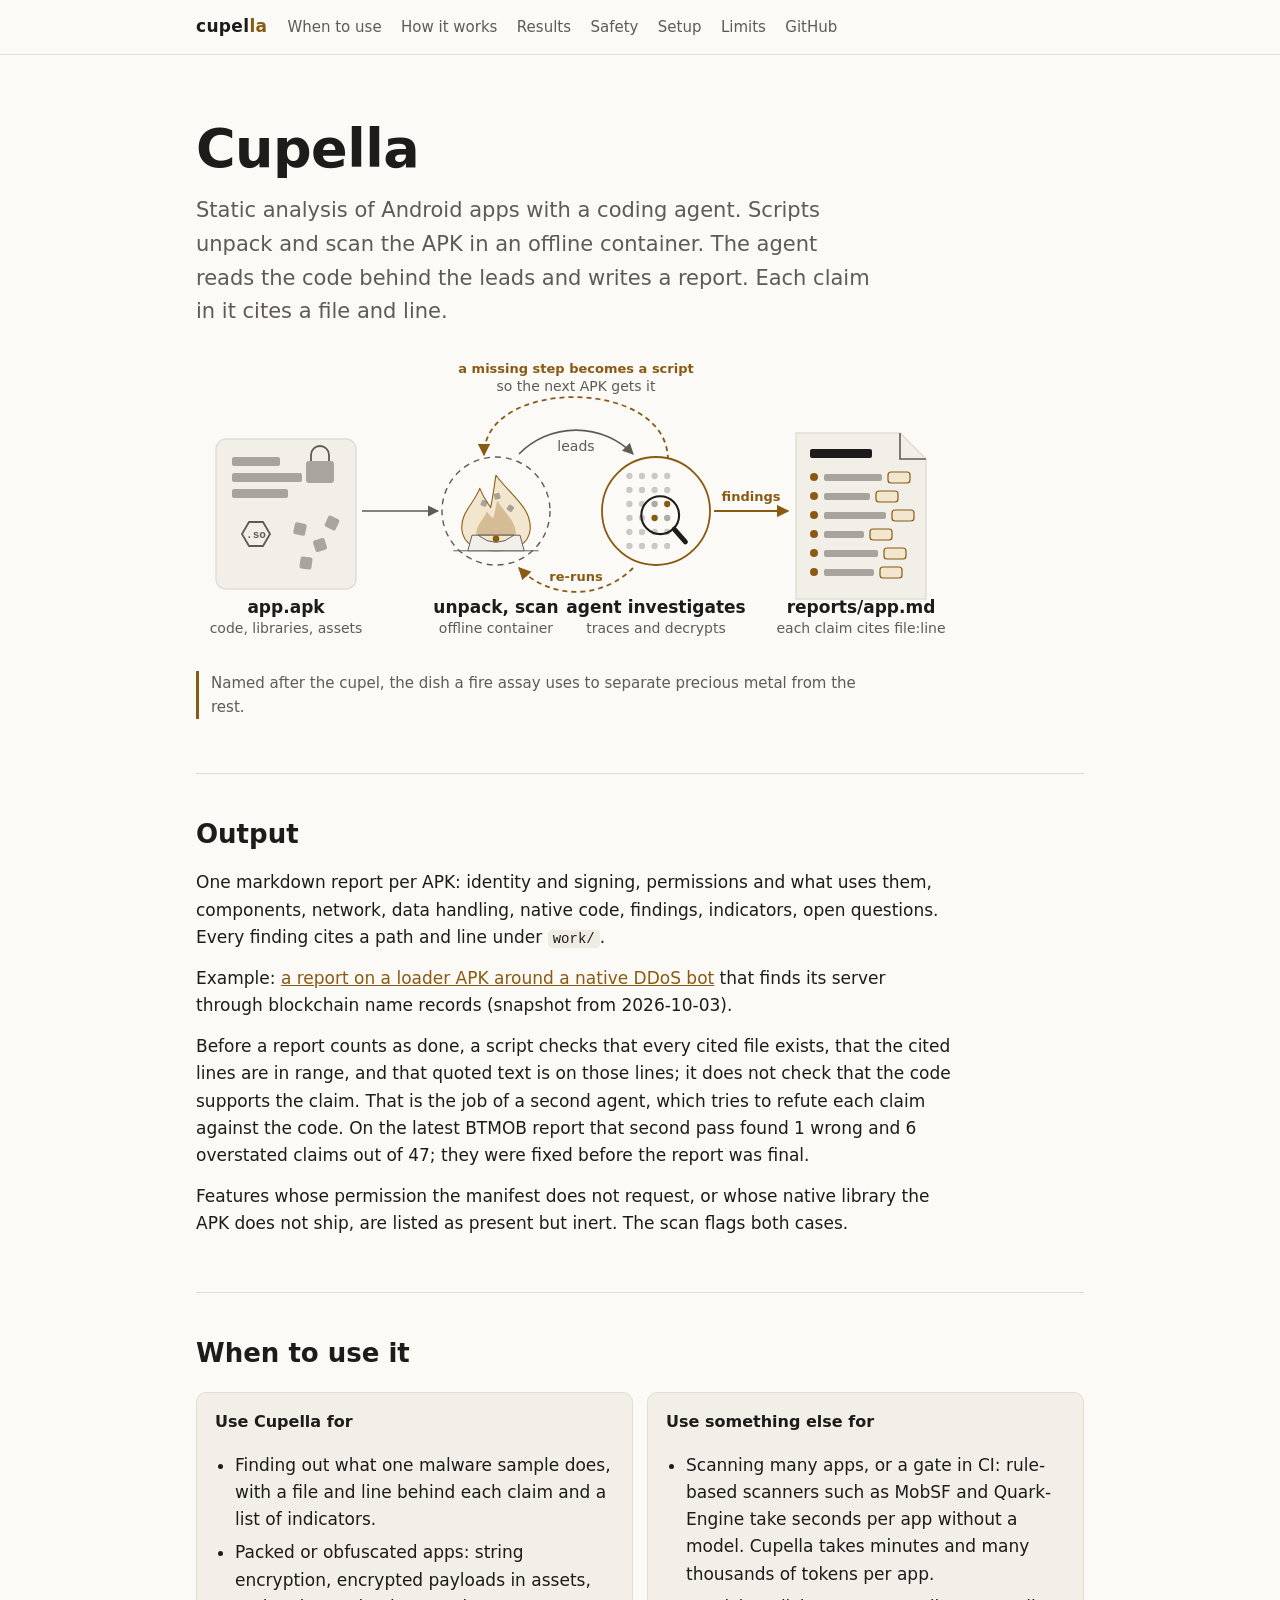
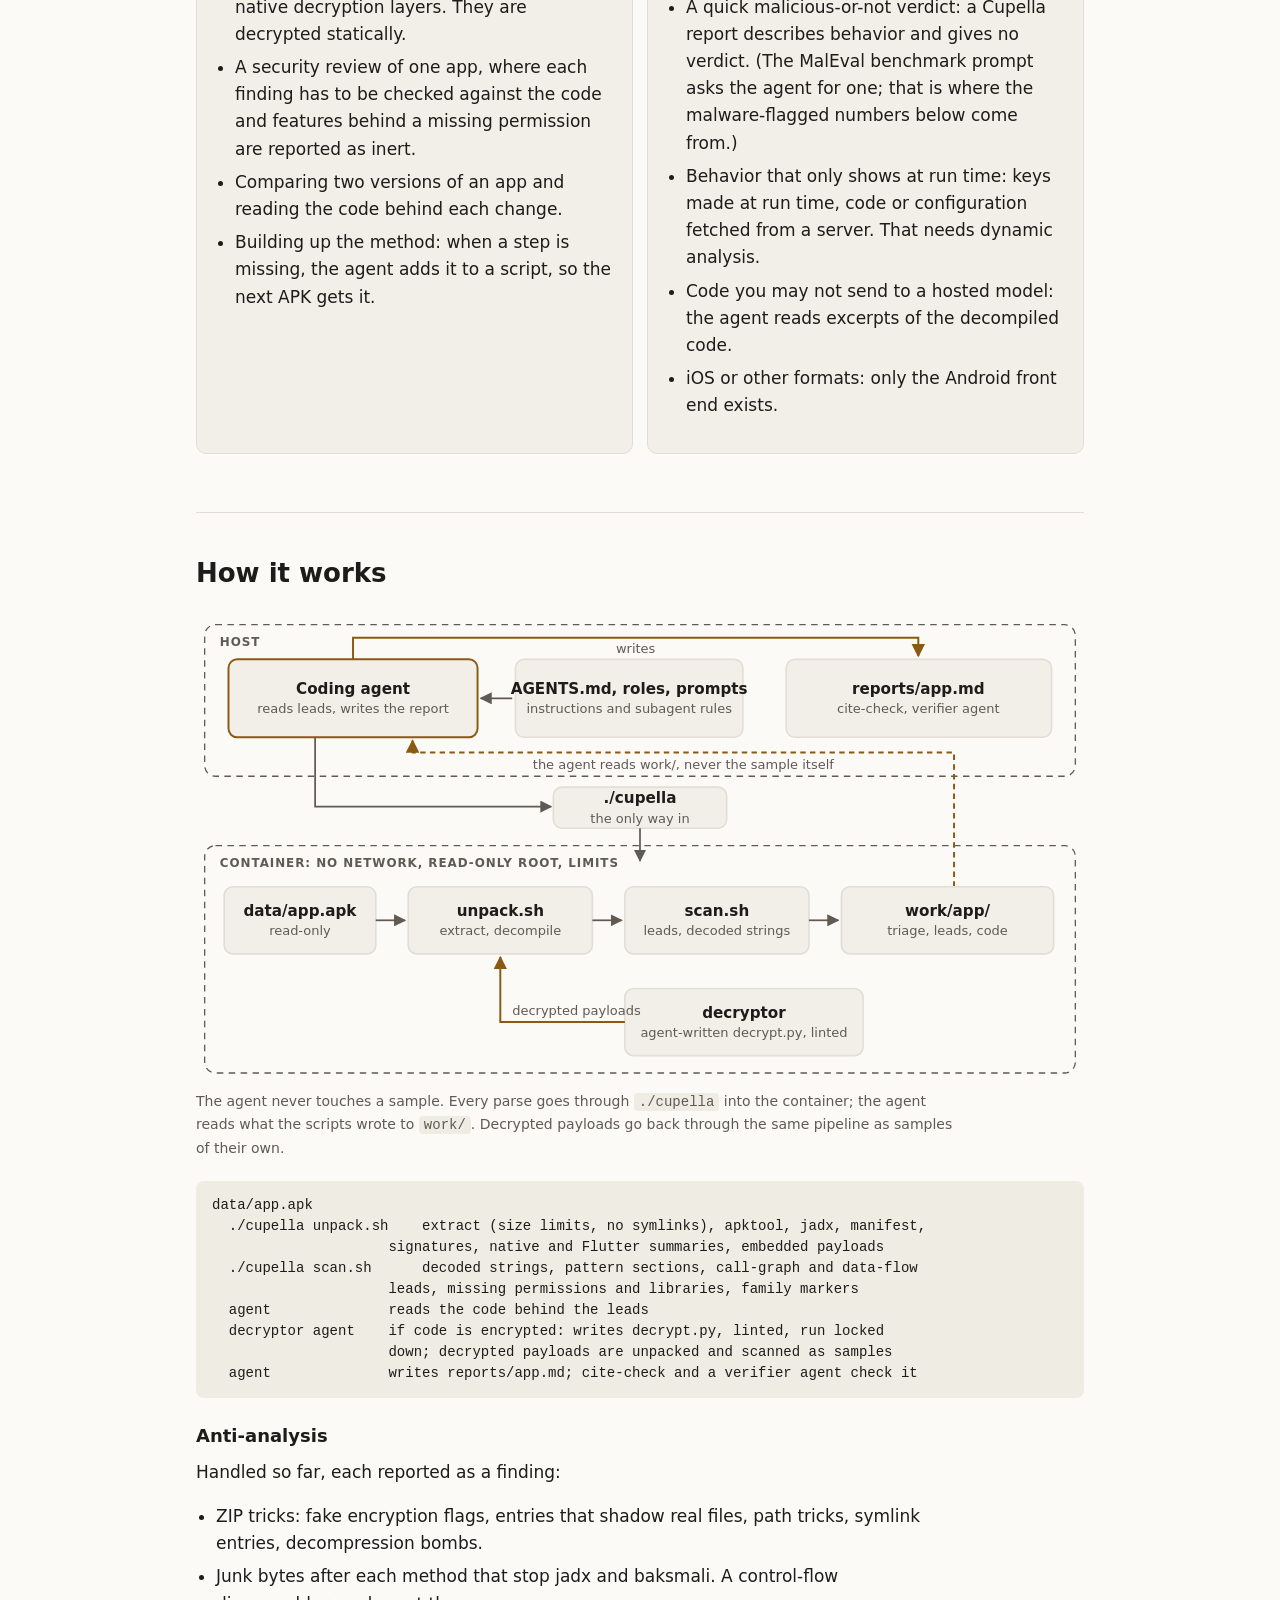
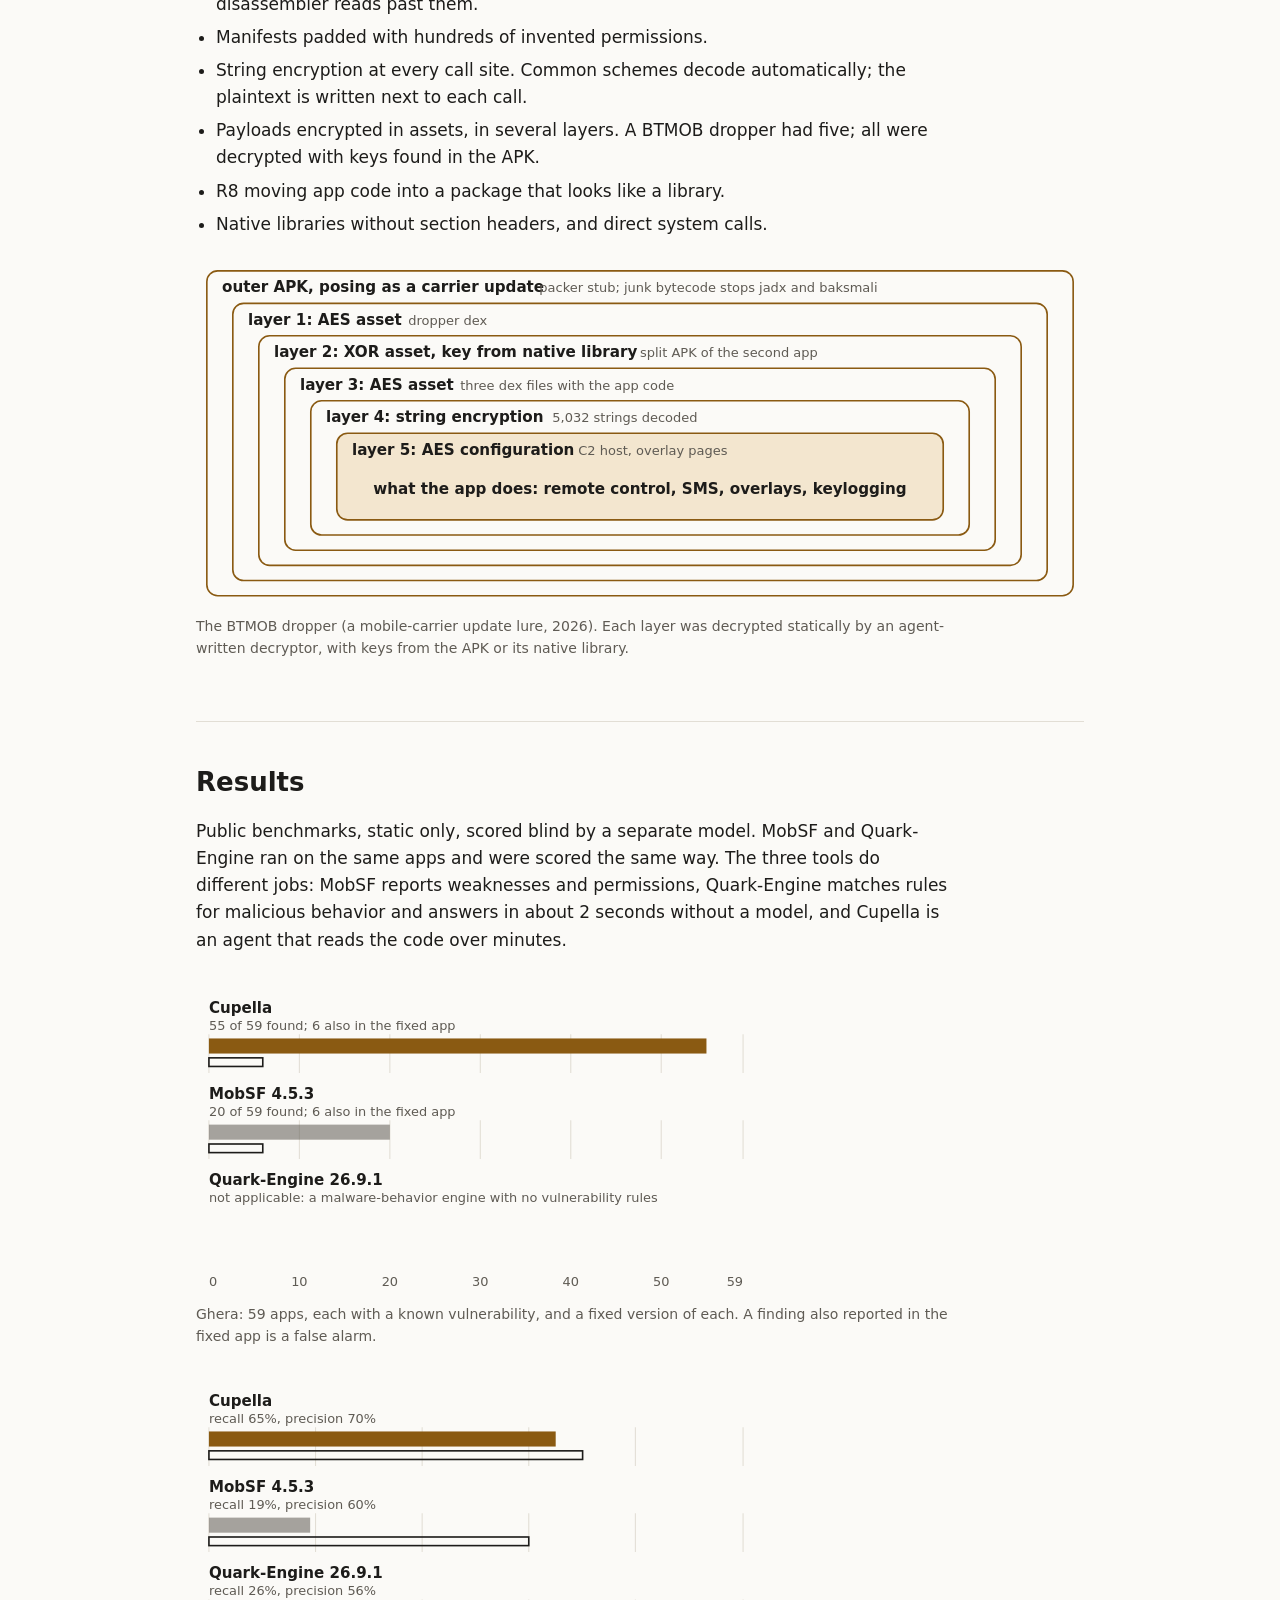
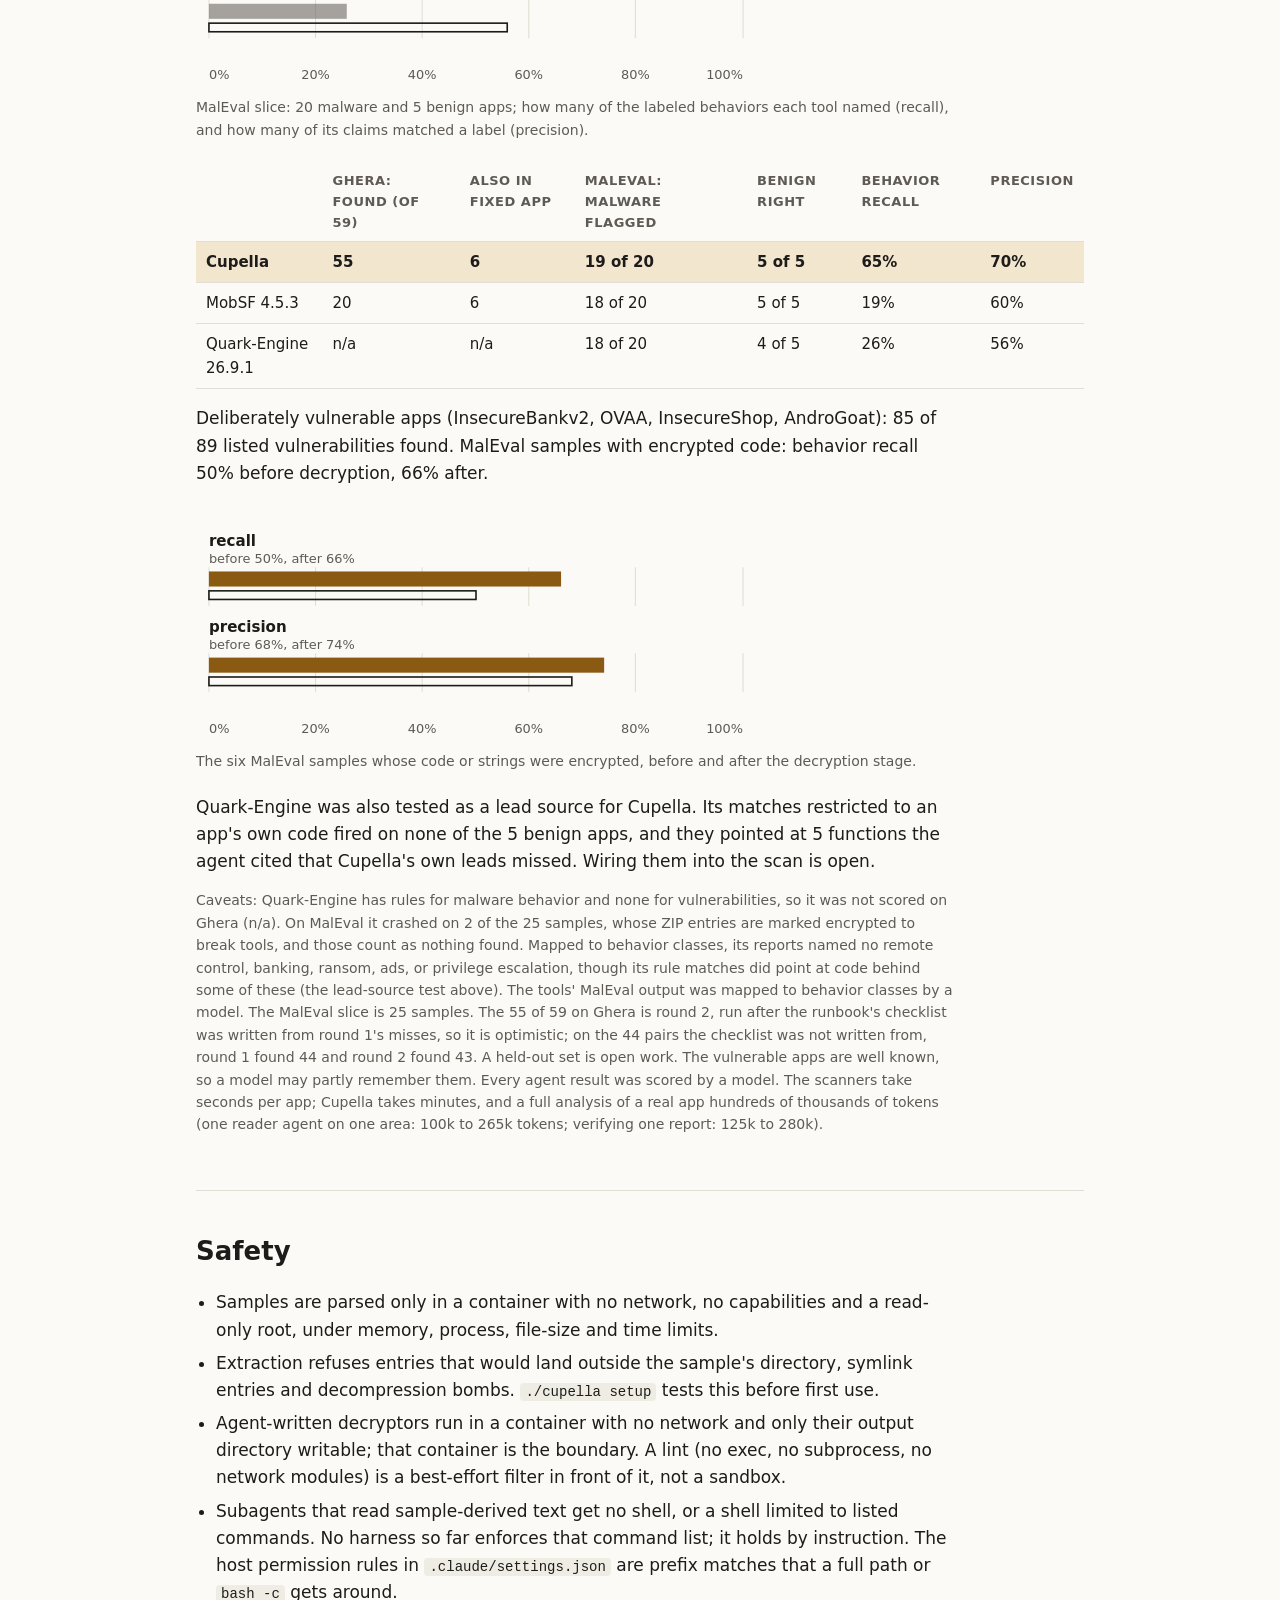
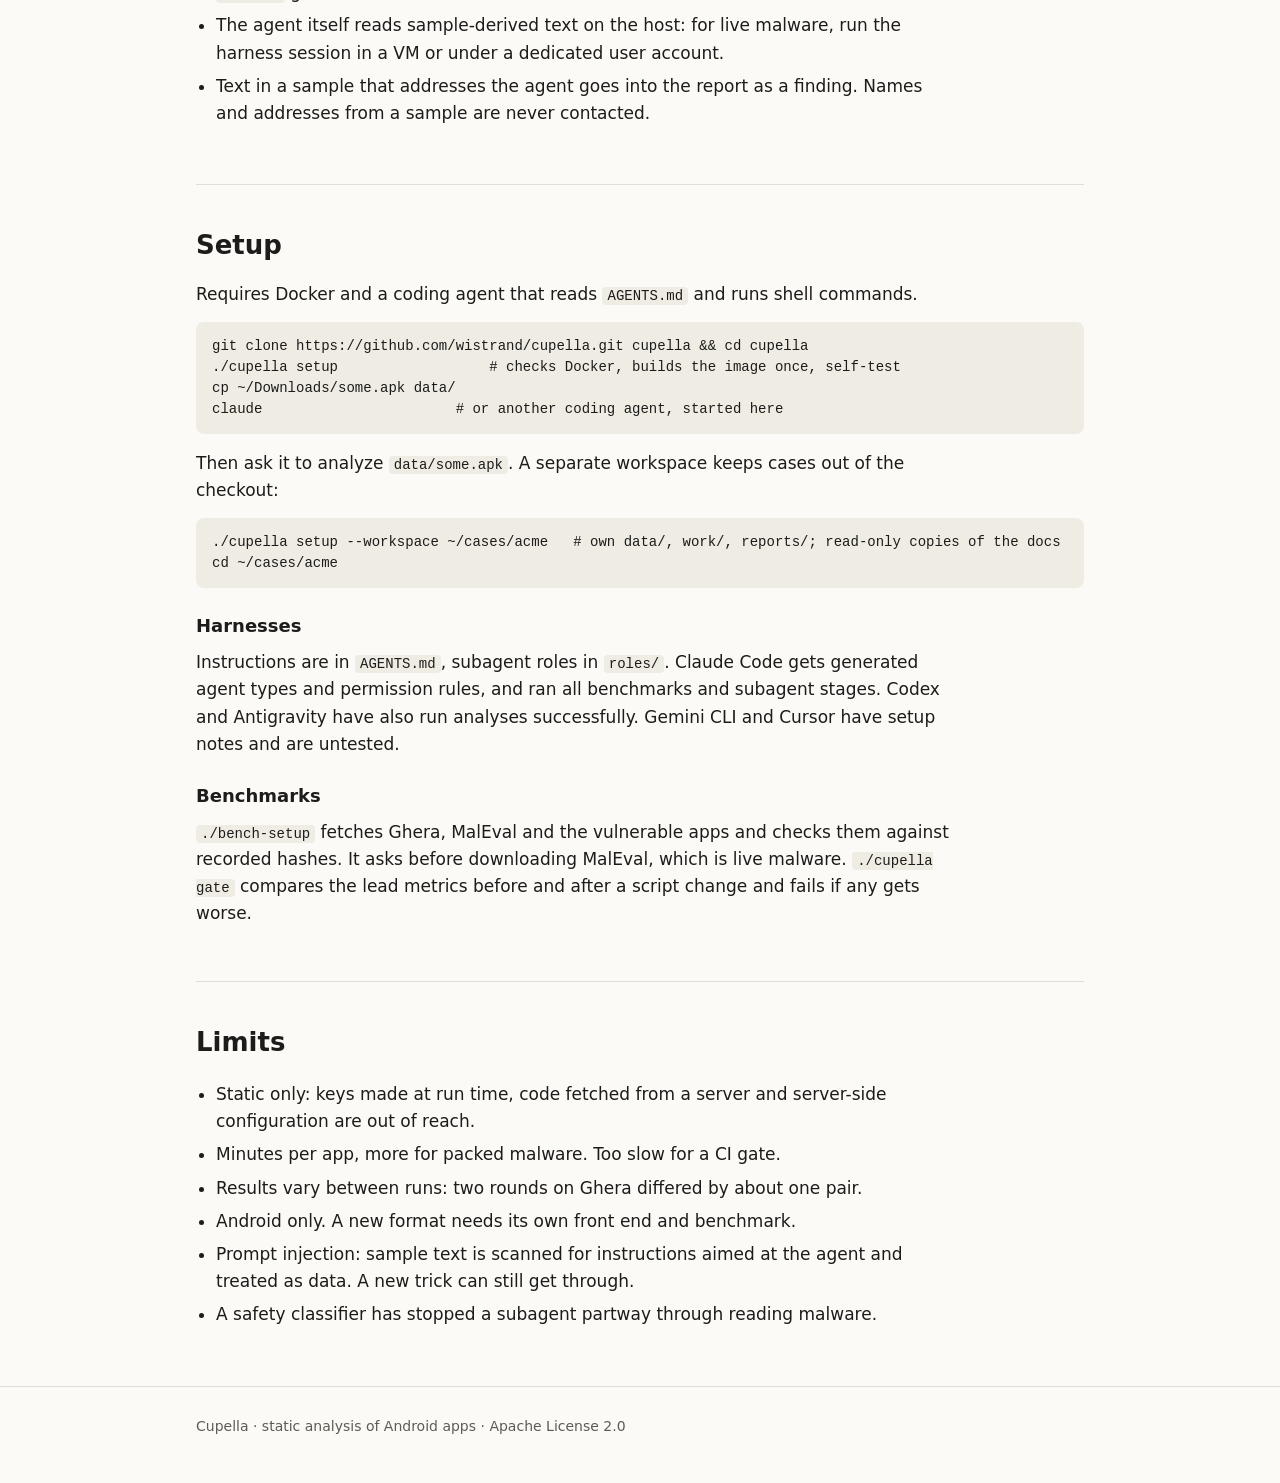
==== commit d0576c5e: "1" ====
--- a/docs/index.html
+++ b/docs/index.html
@@ -20,6 +20,7 @@
       <a href="#safety">Safety</a>
       <a href="#start">Setup</a>
       <a href="#limits">Limits</a>
+      <a href="https://github.com/wistrand/cupella">GitHub</a>
     </nav>
   </div>
 </header>
@@ -29,15 +30,16 @@
 <div class="hero">
   <h1>Cupella</h1>
   <p class="lead">Static analysis of Android apps with a coding agent. Scripts unpack and scan the APK in an offline container. The agent reads the code behind the leads and writes a report. Each claim in it cites a file and line.</p>
-  <figure class="hero-fig"><svg viewBox="0 -46 760 290" role="img" aria-labelledby="hero-t"><title id="hero-t">What Cupella does: the APK goes into a loop between scripts in an offline container and the agent, which reads the leads and sends new runs back; a step no script covers is added to the scripts, so the next APK gets it; the report cites a file and line for each claim</title><defs><marker id="hah" viewBox="0 0 10 10" refX="9" refY="5" markerWidth="7" markerHeight="7" orient="auto-start-reverse"><path d="M0,0 L10,5 L0,10 z" class="s-arrowhead"/></marker><marker id="haha" viewBox="0 0 10 10" refX="9" refY="5" markerWidth="7" markerHeight="7" orient="auto-start-reverse"><path d="M0,0 L10,5 L0,10 z" class="s-arrowhead-a"/></marker></defs><rect x="20" y="40" width="140" height="150" rx="10" class="s-box"/><rect x="36" y="58" width="48" height="9" rx="2" class="h-ore"/><rect x="36" y="74" width="70" height="9" rx="2" class="h-ore"/><rect x="36" y="90" width="56" height="9" rx="2" class="h-ore"/><rect x="110" y="62" width="28" height="22" rx="3" class="h-ore"/><path d="M115,62 v-6 a9,9 0 0 1 18,0 v6" class="h-stroke"/><polygon points="74,135 67,147 53,147 46,135 53,123 67,123" class="h-stroke"/><text x="60" y="139" class="h-mono" text-anchor="middle">.so</text><rect x="98" y="124" width="12" height="12" rx="2" class="h-ore" transform="rotate(12 104 130)"/><rect x="118" y="140" width="12" height="12" rx="2" class="h-ore" transform="rotate(-18 124 146)"/><rect x="104" y="158" width="12" height="12" rx="2" class="h-ore" transform="rotate(8 110 164)"/><rect x="130" y="118" width="12" height="12" rx="2" class="h-ore" transform="rotate(25 136 124)"/><text x="90" y="214" class="h-t" text-anchor="middle">app.apk</text><text x="90" y="234" class="h-m" text-anchor="middle">code, libraries, assets</text><polyline points="166,112 242,112" class="s-line" marker-end="url(#hah)"/><path d="M323,55 A80,80 0 0 1 437,55" class="s-line" marker-end="url(#hah)"/><text x="380" y="52" class="h-m" text-anchor="middle">leads</text><path d="M437,169 A80,80 0 0 1 323,169" class="s-accent-line" stroke-dasharray="5 4" marker-end="url(#haha)"/><text x="380" y="182" class="h-accent-t" text-anchor="middle">re-runs</text><path d="M472,61 C472,-22 288,-22 288,56" class="s-accent-line" stroke-dasharray="5 4" marker-end="url(#haha)"/><text x="380" y="-26" class="h-accent-t" text-anchor="middle">a missing step becomes a script</text><text x="380" y="-8" class="h-m" text-anchor="middle">so the next APK gets it</text><circle cx="300" cy="112" r="54" class="h-node"/><g transform="translate(300 114) scale(.6) translate(-295 -113)"><path d="M295,50 C320,84 354,104 352,140 C350,165 327,176 295,176 C263,176 240,165 238,140 C236,112 258,98 268,72 C276,92 283,98 286,104 C290,86 292,68 295,50 Z" class="h-flame-out"/><path d="M297,92 C310,114 330,128 328,150 C326,167 312,176 295,176 C278,176 264,167 262,150 C261,134 274,124 280,110 C285,118 289,120 290,122 C293,112 295,102 297,92 Z" class="h-flame-in"/><line x1="224" y1="176" x2="366" y2="176" class="s-line"/><rect x="270" y="92" width="10" height="10" rx="2" class="h-ore" transform="rotate(20 275 97)"/><rect x="292" y="80" width="10" height="10" rx="2" class="h-ore" transform="rotate(-15 297 85)"/><rect x="314" y="100" width="10" height="10" rx="2" class="h-ore" transform="rotate(35 319 105)"/><path d="M248,176 L255,150 H335 L342,176 Z" class="h-cupel"/><path d="M265,150 Q295,174 325,150 Z" class="h-hollow"/><circle cx="295" cy="156" r="5.5" class="h-gold"/></g><text x="300" y="214" class="h-t" text-anchor="middle">unpack, scan</text><text x="300" y="234" class="h-m" text-anchor="middle">offline container</text><circle cx="460" cy="112" r="54" class="h-node-a"/><g transform="translate(460 112) scale(.7) translate(-492 -112)"><circle cx="454" cy="62" r="4.5" class="h-dot"/><circle cx="454" cy="82" r="4.5" class="h-dot"/><circle cx="454" cy="102" r="4.5" class="h-dot"/><circle cx="454" cy="122" r="4.5" class="h-dot"/><circle cx="454" cy="142" r="4.5" class="h-dot"/><circle cx="454" cy="162" r="4.5" class="h-dot"/><circle cx="472" cy="62" r="4.5" class="h-dot"/><circle cx="472" cy="82" r="4.5" class="h-dot"/><circle cx="472" cy="102" r="4.5" class="h-dot"/><circle cx="472" cy="122" r="4.5" class="h-dot"/><circle cx="472" cy="142" r="4.5" class="h-dot"/><circle cx="472" cy="162" r="4.5" class="h-dot"/><circle cx="490" cy="62" r="4.5" class="h-dot"/><circle cx="490" cy="82" r="4.5" class="h-dot"/><circle cx="490" cy="102" r="4.5" class="h-ore"/><circle cx="490" cy="122" r="4.5" class="h-gold"/><circle cx="490" cy="142" r="4.5" class="h-dot"/><circle cx="490" cy="162" r="4.5" class="h-dot"/><circle cx="508" cy="62" r="4.5" class="h-dot"/><circle cx="508" cy="82" r="4.5" class="h-dot"/><circle cx="508" cy="102" r="4.5" class="h-gold"/><circle cx="508" cy="122" r="4.5" class="h-ore"/><circle cx="508" cy="142" r="4.5" class="h-dot"/><circle cx="508" cy="162" r="4.5" class="h-dot"/><circle cx="498" cy="118" r="27" class="h-lens"/><line x1="518" y1="138" x2="534" y2="156" class="h-handle"/></g><text x="460" y="214" class="h-t" text-anchor="middle">agent investigates</text><text x="460" y="234" class="h-m" text-anchor="middle">traces and decrypts</text><polyline points="518,112 592,112" class="s-accent-line" marker-end="url(#haha)"/><text x="555" y="102" class="h-accent-t" text-anchor="middle">findings</text><path d="M600,34 h104 l26,26 v140 h-130 z" class="s-box"/><path d="M704,34 v26 h26" class="s-line"/><rect x="614" y="50" width="62" height="9" rx="2" class="h-ink"/><circle cx="618" cy="78" r="4" class="h-gold"/><rect x="628" y="75" width="58" height="7" rx="2" class="h-ore"/><rect x="692" y="73" width="22" height="11" rx="3" class="h-cite"/><circle cx="618" cy="97" r="4" class="h-gold"/><rect x="628" y="94" width="46" height="7" rx="2" class="h-ore"/><rect x="680" y="92" width="22" height="11" rx="3" class="h-cite"/><circle cx="618" cy="116" r="4" class="h-gold"/><rect x="628" y="113" width="62" height="7" rx="2" class="h-ore"/><rect x="696" y="111" width="22" height="11" rx="3" class="h-cite"/><circle cx="618" cy="135" r="4" class="h-gold"/><rect x="628" y="132" width="40" height="7" rx="2" class="h-ore"/><rect x="674" y="130" width="22" height="11" rx="3" class="h-cite"/><circle cx="618" cy="154" r="4" class="h-gold"/><rect x="628" y="151" width="54" height="7" rx="2" class="h-ore"/><rect x="688" y="149" width="22" height="11" rx="3" class="h-cite"/><circle cx="618" cy="173" r="4" class="h-gold"/><rect x="628" y="170" width="50" height="7" rx="2" class="h-ore"/><rect x="684" y="168" width="22" height="11" rx="3" class="h-cite"/><text x="665" y="214" class="h-t" text-anchor="middle">reports/app.md</text><text x="665" y="234" class="h-m" text-anchor="middle">each claim cites file:line</text></svg></figure>
+  <figure class="hero-fig"><svg viewBox="0 -46 760 290" role="img" aria-labelledby="hero-t"><title id="hero-t">What Cupella does: the APK goes into a loop between scripts in an offline container and the agent, which reads the leads and sends new runs back; a step no script covers is added to the scripts, so the next APK gets it; the report cites a file and line for each claim</title><defs><marker id="hah" viewBox="0 0 10 10" refX="9" refY="5" markerWidth="7" markerHeight="7" orient="auto-start-reverse"><path d="M0,0 L10,5 L0,10 z" class="s-arrowhead"/></marker><marker id="haha" viewBox="0 0 10 10" refX="9" refY="5" markerWidth="7" markerHeight="7" orient="auto-start-reverse"><path d="M0,0 L10,5 L0,10 z" class="s-arrowhead-a"/></marker></defs><rect x="20" y="40" width="140" height="150" rx="10" class="s-box"/><rect x="36" y="58" width="48" height="9" rx="2" class="h-ore"/><rect x="36" y="74" width="70" height="9" rx="2" class="h-ore"/><rect x="36" y="90" width="56" height="9" rx="2" class="h-ore"/><rect x="110" y="62" width="28" height="22" rx="3" class="h-ore"/><path d="M115,62 v-6 a9,9 0 0 1 18,0 v6" class="h-stroke"/><polygon points="74,135 67,147 53,147 46,135 53,123 67,123" class="h-stroke"/><text x="60" y="139" class="h-mono" text-anchor="middle">.so</text><rect x="98" y="124" width="12" height="12" rx="2" class="h-ore" transform="rotate(12 104 130)"/><rect x="118" y="140" width="12" height="12" rx="2" class="h-ore" transform="rotate(-18 124 146)"/><rect x="104" y="158" width="12" height="12" rx="2" class="h-ore" transform="rotate(8 110 164)"/><rect x="130" y="118" width="12" height="12" rx="2" class="h-ore" transform="rotate(25 136 124)"/><text x="90" y="214" class="h-t h-lab" text-anchor="middle">app.apk</text><text x="90" y="234" class="h-m h-lab" text-anchor="middle">code, libraries, assets</text><polyline points="166,112 242,112" class="s-line" marker-end="url(#hah)"/><path d="M323,55 A80,80 0 0 1 437,55" class="s-line" marker-end="url(#hah)"/><text x="380" y="52" class="h-m" text-anchor="middle">leads</text><path d="M437,169 A80,80 0 0 1 323,169" class="s-accent-line" stroke-dasharray="5 4" marker-end="url(#haha)"/><text x="380" y="182" class="h-accent-t" text-anchor="middle">re-runs</text><path d="M472,61 C472,-22 288,-22 288,56" class="s-accent-line" stroke-dasharray="5 4" marker-end="url(#haha)"/><text x="380" y="-26" class="h-accent-t" text-anchor="middle">a missing step becomes a script</text><text x="380" y="-8" class="h-m" text-anchor="middle">so the next APK gets it</text><circle cx="300" cy="112" r="54" class="h-node"/><g transform="translate(300 114) scale(.6) translate(-295 -113)"><path d="M295,50 C320,84 354,104 352,140 C350,165 327,176 295,176 C263,176 240,165 238,140 C236,112 258,98 268,72 C276,92 283,98 286,104 C290,86 292,68 295,50 Z" class="h-flame-out"/><path d="M297,92 C310,114 330,128 328,150 C326,167 312,176 295,176 C278,176 264,167 262,150 C261,134 274,124 280,110 C285,118 289,120 290,122 C293,112 295,102 297,92 Z" class="h-flame-in"/><line x1="224" y1="176" x2="366" y2="176" class="s-line"/><rect x="270" y="92" width="10" height="10" rx="2" class="h-ore" transform="rotate(20 275 97)"/><rect x="292" y="80" width="10" height="10" rx="2" class="h-ore" transform="rotate(-15 297 85)"/><rect x="314" y="100" width="10" height="10" rx="2" class="h-ore" transform="rotate(35 319 105)"/><path d="M248,176 L255,150 H335 L342,176 Z" class="h-cupel"/><path d="M265,150 Q295,174 325,150 Z" class="h-hollow"/><circle cx="295" cy="156" r="5.5" class="h-gold"/></g><text x="300" y="214" class="h-t h-lab" text-anchor="middle">unpack, scan</text><text x="300" y="234" class="h-m h-lab" text-anchor="middle">offline container</text><circle cx="460" cy="112" r="54" class="h-node-a"/><g transform="translate(460 112) scale(.7) translate(-492 -112)"><circle cx="454" cy="62" r="4.5" class="h-dot"/><circle cx="454" cy="82" r="4.5" class="h-dot"/><circle cx="454" cy="102" r="4.5" class="h-dot"/><circle cx="454" cy="122" r="4.5" class="h-dot"/><circle cx="454" cy="142" r="4.5" class="h-dot"/><circle cx="454" cy="162" r="4.5" class="h-dot"/><circle cx="472" cy="62" r="4.5" class="h-dot"/><circle cx="472" cy="82" r="4.5" class="h-dot"/><circle cx="472" cy="102" r="4.5" class="h-dot"/><circle cx="472" cy="122" r="4.5" class="h-dot"/><circle cx="472" cy="142" r="4.5" class="h-dot"/><circle cx="472" cy="162" r="4.5" class="h-dot"/><circle cx="490" cy="62" r="4.5" class="h-dot"/><circle cx="490" cy="82" r="4.5" class="h-dot"/><circle cx="490" cy="102" r="4.5" class="h-ore"/><circle cx="490" cy="122" r="4.5" class="h-gold"/><circle cx="490" cy="142" r="4.5" class="h-dot"/><circle cx="490" cy="162" r="4.5" class="h-dot"/><circle cx="508" cy="62" r="4.5" class="h-dot"/><circle cx="508" cy="82" r="4.5" class="h-dot"/><circle cx="508" cy="102" r="4.5" class="h-gold"/><circle cx="508" cy="122" r="4.5" class="h-ore"/><circle cx="508" cy="142" r="4.5" class="h-dot"/><circle cx="508" cy="162" r="4.5" class="h-dot"/><circle cx="498" cy="118" r="27" class="h-lens"/><line x1="518" y1="138" x2="534" y2="156" class="h-handle"/></g><text x="460" y="214" class="h-t h-lab" text-anchor="middle">agent investigates</text><text x="460" y="234" class="h-m h-lab" text-anchor="middle">traces and decrypts</text><polyline points="518,112 592,112" class="s-accent-line" marker-end="url(#haha)"/><text x="555" y="102" class="h-accent-t" text-anchor="middle">findings</text><path d="M600,34 h104 l26,26 v140 h-130 z" class="s-box"/><path d="M704,34 v26 h26" class="s-line"/><rect x="614" y="50" width="62" height="9" rx="2" class="h-ink"/><circle cx="618" cy="78" r="4" class="h-gold"/><rect x="628" y="75" width="58" height="7" rx="2" class="h-ore"/><rect x="692" y="73" width="22" height="11" rx="3" class="h-cite"/><circle cx="618" cy="97" r="4" class="h-gold"/><rect x="628" y="94" width="46" height="7" rx="2" class="h-ore"/><rect x="680" y="92" width="22" height="11" rx="3" class="h-cite"/><circle cx="618" cy="116" r="4" class="h-gold"/><rect x="628" y="113" width="62" height="7" rx="2" class="h-ore"/><rect x="696" y="111" width="22" height="11" rx="3" class="h-cite"/><circle cx="618" cy="135" r="4" class="h-gold"/><rect x="628" y="132" width="40" height="7" rx="2" class="h-ore"/><rect x="674" y="130" width="22" height="11" rx="3" class="h-cite"/><circle cx="618" cy="154" r="4" class="h-gold"/><rect x="628" y="151" width="54" height="7" rx="2" class="h-ore"/><rect x="688" y="149" width="22" height="11" rx="3" class="h-cite"/><circle cx="618" cy="173" r="4" class="h-gold"/><rect x="628" y="170" width="50" height="7" rx="2" class="h-ore"/><rect x="684" y="168" width="22" height="11" rx="3" class="h-cite"/><text x="665" y="214" class="h-t h-lab" text-anchor="middle">reports/app.md</text><text x="665" y="234" class="h-m h-lab" text-anchor="middle">each claim cites file:line</text></svg></figure>
+  <p class="hero-steps">app.apk (code, libraries, assets) &rarr; unpack, scan (offline container) &rarr; agent investigates (traces and decrypts) &rarr; reports/app.md (each claim cites file:line)</p>
   <p class="note">Named after the cupel, the dish a fire assay uses to separate precious metal from the rest.</p>
 </div>
 
 <section id="what">
   <h2>Output</h2>
   <p>One markdown report per APK: identity and signing, permissions and what uses them, components, network, data handling, native code, findings, indicators, open questions. Every finding cites a path and line under <code>work/</code>.</p>
-  <p>Example: <a href="examples/23282313-ddos-bot-loader.md">a report on a loader APK around a native DDoS bot</a> that finds its server through blockchain name records (snapshot from 2026-10-03).</p>
-  <p>Before a report counts as done, a script checks that every citation exists, and a second agent tries to refute each claim against the code. On the latest BTMOB report that second pass found 1 wrong and 6 overstated claims out of 47; they were fixed before the report was final.</p>
+  <p>Example: <a href="report.html?f=23282313-ddos-bot-loader.md">a report on a loader APK around a native DDoS bot</a> that finds its server through blockchain name records (snapshot from 2026-10-03).</p>
+  <p>Before a report counts as done, a script checks that every cited file exists, that the cited lines are in range, and that quoted text is on those lines; it does not check that the code supports the claim. That is the job of a second agent, which tries to refute each claim against the code. On the latest BTMOB report that second pass found 1 wrong and 6 overstated claims out of 47; they were fixed before the report was final.</p>
   <p>Features whose permission the manifest does not request, or whose native library the APK does not ship, are listed as present but inert. The scan flags both cases.</p>
 </section>
 
@@ -97,8 +99,8 @@
 <section id="results">
   <h2>Results</h2>
   <p>Public benchmarks, static only, scored blind by a separate model. MobSF and Quark-Engine ran on the same apps and were scored the same way. The three tools do different jobs: MobSF reports weaknesses and permissions, Quark-Engine matches rules for malicious behavior and answers in about 2 seconds without a model, and Cupella is an agent that reads the code over minutes.</p>
-<figure><div class="fig-scroll"><svg viewBox="0 0 820 230" role="img" aria-labelledby="gh-t"><title id="gh-t">Ghera: vulnerabilities found of 59, and fixed apps flagged; Quark-Engine not applicable</title><line x1="170" y1="20" x2="170" y2="196" class="s-grid"/><text x="170" y="214" class="s-m" text-anchor="middle">0</text><line x1="271" y1="20" x2="271" y2="196" class="s-grid"/><text x="271" y="214" class="s-m" text-anchor="middle">10</text><line x1="373" y1="20" x2="373" y2="196" class="s-grid"/><text x="373" y="214" class="s-m" text-anchor="middle">20</text><line x1="475" y1="20" x2="475" y2="196" class="s-grid"/><text x="475" y="214" class="s-m" text-anchor="middle">30</text><line x1="576" y1="20" x2="576" y2="196" class="s-grid"/><text x="576" y="214" class="s-m" text-anchor="middle">40</text><line x1="678" y1="20" x2="678" y2="196" class="s-grid"/><text x="678" y="214" class="s-m" text-anchor="middle">50</text><line x1="770" y1="20" x2="770" y2="196" class="s-grid"/><text x="770" y="214" class="s-m" text-anchor="middle">59</text><text x="158" y="50" class="s-t" text-anchor="end">Cupella</text><rect x="170" y="30" width="559" height="20" class="s-bar-us"/><text x="735" y="45" class="s-num">55 found</text><rect x="170" y="55" width="61" height="12" class="s-bar2"/><text x="237" y="65" class="s-m">6 also in the fixed app</text><text x="158" y="108" class="s-t" text-anchor="end">MobSF 4.5.3</text><rect x="170" y="88" width="203" height="20" class="s-bar"/><text x="379" y="103" class="s-num">20 found</text><rect x="170" y="113" width="61" height="12" class="s-bar2"/><text x="237" y="123" class="s-m">6 also in the fixed app</text><text x="158" y="166" class="s-t" text-anchor="end">Quark-Engine 26.9.1</text><text x="176" y="161" class="s-m">not applicable: a malware-behavior engine with no vulnerability rules</text></svg></div><figcaption>Ghera: 59 apps, each with a known vulnerability, and a fixed version of each. A finding also reported in the fixed app is a false alarm.</figcaption></figure>
-<figure><div class="fig-scroll"><svg viewBox="0 0 820 230" role="img" aria-labelledby="mv-t"><title id="mv-t">MalEval: behavior recall and precision</title><line x1="170" y1="20" x2="170" y2="196" class="s-grid"/><text x="170" y="214" class="s-m" text-anchor="middle">0%</text><line x1="290" y1="20" x2="290" y2="196" class="s-grid"/><text x="290" y="214" class="s-m" text-anchor="middle">20%</text><line x1="410" y1="20" x2="410" y2="196" class="s-grid"/><text x="410" y="214" class="s-m" text-anchor="middle">40%</text><line x1="530" y1="20" x2="530" y2="196" class="s-grid"/><text x="530" y="214" class="s-m" text-anchor="middle">60%</text><line x1="650" y1="20" x2="650" y2="196" class="s-grid"/><text x="650" y="214" class="s-m" text-anchor="middle">80%</text><line x1="770" y1="20" x2="770" y2="196" class="s-grid"/><text x="770" y="214" class="s-m" text-anchor="middle">100%</text><text x="158" y="50" class="s-t" text-anchor="end">Cupella</text><rect x="170" y="30" width="390" height="20" class="s-bar-us"/><text x="566" y="45" class="s-num">recall 65%</text><rect x="170" y="55" width="420" height="12" class="s-bar2"/><text x="596" y="65" class="s-m">precision 70%</text><text x="158" y="108" class="s-t" text-anchor="end">MobSF 4.5.3</text><rect x="170" y="88" width="114" height="20" class="s-bar"/><text x="290" y="103" class="s-num">recall 19%</text><rect x="170" y="113" width="360" height="12" class="s-bar2"/><text x="536" y="123" class="s-m">precision 60%</text><text x="158" y="166" class="s-t" text-anchor="end">Quark-Engine 26.9.1</text><rect x="170" y="146" width="156" height="20" class="s-bar"/><text x="332" y="161" class="s-num">recall 26%</text><rect x="170" y="171" width="336" height="12" class="s-bar2"/><text x="512" y="181" class="s-m">precision 56%</text></svg></div><figcaption>MalEval slice: 20 malware and 5 benign apps; how many of the labeled behaviors each tool named (recall), and how many of its claims matched a label (precision).</figcaption></figure>
+<figure><div class="fig-chart"><svg viewBox="0 0 520 296" role="img" aria-labelledby="gh-t"><title id="gh-t">Ghera: vulnerabilities found of 59 (filled bar) and fixed apps also flagged (outline); Quark-Engine not applicable</title><text x="12" y="288" class="s-m" text-anchor="start">0</text><text x="96" y="288" class="s-m" text-anchor="middle">10</text><text x="180" y="288" class="s-m" text-anchor="middle">20</text><text x="264" y="288" class="s-m" text-anchor="middle">30</text><text x="348" y="288" class="s-m" text-anchor="middle">40</text><text x="432" y="288" class="s-m" text-anchor="middle">50</text><text x="508" y="288" class="s-m" text-anchor="end">59</text><line x1="12" y1="54" x2="12" y2="90" class="s-grid"/><line x1="96" y1="54" x2="96" y2="90" class="s-grid"/><line x1="180" y1="54" x2="180" y2="90" class="s-grid"/><line x1="264" y1="54" x2="264" y2="90" class="s-grid"/><line x1="348" y1="54" x2="348" y2="90" class="s-grid"/><line x1="432" y1="54" x2="432" y2="90" class="s-grid"/><line x1="508" y1="54" x2="508" y2="90" class="s-grid"/><text x="12" y="34" class="s-t">Cupella</text><text x="12" y="50" class="s-m">55 of 59 found; 6 also in the fixed app</text><rect x="12" y="58" width="462" height="14" class="s-bar-us"/><rect x="12" y="76" width="50" height="8" class="s-bar2"/><line x1="12" y1="134" x2="12" y2="170" class="s-grid"/><line x1="96" y1="134" x2="96" y2="170" class="s-grid"/><line x1="180" y1="134" x2="180" y2="170" class="s-grid"/><line x1="264" y1="134" x2="264" y2="170" class="s-grid"/><line x1="348" y1="134" x2="348" y2="170" class="s-grid"/><line x1="432" y1="134" x2="432" y2="170" class="s-grid"/><line x1="508" y1="134" x2="508" y2="170" class="s-grid"/><text x="12" y="114" class="s-t">MobSF 4.5.3</text><text x="12" y="130" class="s-m">20 of 59 found; 6 also in the fixed app</text><rect x="12" y="138" width="168" height="14" class="s-bar"/><rect x="12" y="156" width="50" height="8" class="s-bar2"/><text x="12" y="194" class="s-t">Quark-Engine 26.9.1</text><text x="12" y="210" class="s-m">not applicable: a malware-behavior engine with no vulnerability rules</text></svg></div><figcaption>Ghera: 59 apps, each with a known vulnerability, and a fixed version of each. A finding also reported in the fixed app is a false alarm.</figcaption></figure>
+<figure><div class="fig-chart"><svg viewBox="0 0 520 296" role="img" aria-labelledby="mv-t"><title id="mv-t">MalEval: behavior recall (filled bar) and precision (outline)</title><text x="12" y="288" class="s-m" text-anchor="start">0%</text><text x="111" y="288" class="s-m" text-anchor="middle">20%</text><text x="210" y="288" class="s-m" text-anchor="middle">40%</text><text x="309" y="288" class="s-m" text-anchor="middle">60%</text><text x="408" y="288" class="s-m" text-anchor="middle">80%</text><text x="508" y="288" class="s-m" text-anchor="end">100%</text><line x1="12" y1="54" x2="12" y2="90" class="s-grid"/><line x1="111" y1="54" x2="111" y2="90" class="s-grid"/><line x1="210" y1="54" x2="210" y2="90" class="s-grid"/><line x1="309" y1="54" x2="309" y2="90" class="s-grid"/><line x1="408" y1="54" x2="408" y2="90" class="s-grid"/><line x1="508" y1="54" x2="508" y2="90" class="s-grid"/><text x="12" y="34" class="s-t">Cupella</text><text x="12" y="50" class="s-m">recall 65%, precision 70%</text><rect x="12" y="58" width="322" height="14" class="s-bar-us"/><rect x="12" y="76" width="347" height="8" class="s-bar2"/><line x1="12" y1="134" x2="12" y2="170" class="s-grid"/><line x1="111" y1="134" x2="111" y2="170" class="s-grid"/><line x1="210" y1="134" x2="210" y2="170" class="s-grid"/><line x1="309" y1="134" x2="309" y2="170" class="s-grid"/><line x1="408" y1="134" x2="408" y2="170" class="s-grid"/><line x1="508" y1="134" x2="508" y2="170" class="s-grid"/><text x="12" y="114" class="s-t">MobSF 4.5.3</text><text x="12" y="130" class="s-m">recall 19%, precision 60%</text><rect x="12" y="138" width="94" height="14" class="s-bar"/><rect x="12" y="156" width="297" height="8" class="s-bar2"/><line x1="12" y1="214" x2="12" y2="250" class="s-grid"/><line x1="111" y1="214" x2="111" y2="250" class="s-grid"/><line x1="210" y1="214" x2="210" y2="250" class="s-grid"/><line x1="309" y1="214" x2="309" y2="250" class="s-grid"/><line x1="408" y1="214" x2="408" y2="250" class="s-grid"/><line x1="508" y1="214" x2="508" y2="250" class="s-grid"/><text x="12" y="194" class="s-t">Quark-Engine 26.9.1</text><text x="12" y="210" class="s-m">recall 26%, precision 56%</text><rect x="12" y="218" width="128" height="14" class="s-bar"/><rect x="12" y="236" width="277" height="8" class="s-bar2"/></svg></div><figcaption>MalEval slice: 20 malware and 5 benign apps; how many of the labeled behaviors each tool named (recall), and how many of its claims matched a label (precision).</figcaption></figure>
   <div class="table-wrap">
   <table>
     <thead><tr><th></th><th>Ghera: found (of 59)</th><th>also in fixed app</th><th>MalEval: malware flagged</th><th>benign right</th><th>behavior recall</th><th>precision</th></tr></thead>
@@ -110,9 +112,9 @@
   </table>
   </div>
   <p>Deliberately vulnerable apps (InsecureBankv2, OVAA, InsecureShop, AndroGoat): 85 of 89 listed vulnerabilities found. MalEval samples with encrypted code: behavior recall 50% before decryption, 66% after.</p>
-  <figure><div class="fig-scroll"><svg viewBox="0 0 820 150" role="img" aria-labelledby="dc-t"><title id="dc-t">Six encrypted MalEval samples: behavior recall and precision before and after static decryption</title><line x1="170" y1="14" x2="170" y2="116" class="s-grid"/><text x="170" y="134" class="s-m" text-anchor="middle">0%</text><line x1="290" y1="14" x2="290" y2="116" class="s-grid"/><text x="290" y="134" class="s-m" text-anchor="middle">20%</text><line x1="410" y1="14" x2="410" y2="116" class="s-grid"/><text x="410" y="134" class="s-m" text-anchor="middle">40%</text><line x1="530" y1="14" x2="530" y2="116" class="s-grid"/><text x="530" y="134" class="s-m" text-anchor="middle">60%</text><line x1="650" y1="14" x2="650" y2="116" class="s-grid"/><text x="650" y="134" class="s-m" text-anchor="middle">80%</text><line x1="770" y1="14" x2="770" y2="116" class="s-grid"/><text x="770" y="134" class="s-m" text-anchor="middle">100%</text><text x="158" y="40" class="s-t" text-anchor="end">recall</text><rect x="170" y="22" width="300" height="14" class="s-bar"/><text x="476" y="33" class="s-m">before 50%</text><rect x="170" y="40" width="396" height="14" class="s-bar-us"/><text x="572" y="51" class="s-num">after 66%</text><text x="158" y="88" class="s-t" text-anchor="end">precision</text><rect x="170" y="70" width="408" height="14" class="s-bar"/><text x="584" y="81" class="s-m">before 68%</text><rect x="170" y="88" width="444" height="14" class="s-bar-us"/><text x="620" y="99" class="s-num">after 74%</text></svg></div><figcaption>The six MalEval samples whose code or strings were encrypted, before and after the decryption stage.</figcaption></figure>
+  <figure><div class="fig-chart"><svg viewBox="0 0 520 216" role="img" aria-labelledby="dc-t"><title id="dc-t">Six encrypted MalEval samples: behavior recall and precision before (outline) and after (filled bar) static decryption</title><text x="12" y="208" class="s-m" text-anchor="start">0%</text><text x="111" y="208" class="s-m" text-anchor="middle">20%</text><text x="210" y="208" class="s-m" text-anchor="middle">40%</text><text x="309" y="208" class="s-m" text-anchor="middle">60%</text><text x="408" y="208" class="s-m" text-anchor="middle">80%</text><text x="508" y="208" class="s-m" text-anchor="end">100%</text><line x1="12" y1="54" x2="12" y2="90" class="s-grid"/><line x1="111" y1="54" x2="111" y2="90" class="s-grid"/><line x1="210" y1="54" x2="210" y2="90" class="s-grid"/><line x1="309" y1="54" x2="309" y2="90" class="s-grid"/><line x1="408" y1="54" x2="408" y2="90" class="s-grid"/><line x1="508" y1="54" x2="508" y2="90" class="s-grid"/><text x="12" y="34" class="s-t">recall</text><text x="12" y="50" class="s-m">before 50%, after 66%</text><rect x="12" y="58" width="327" height="14" class="s-bar-us"/><rect x="12" y="76" width="248" height="8" class="s-bar2"/><line x1="12" y1="134" x2="12" y2="170" class="s-grid"/><line x1="111" y1="134" x2="111" y2="170" class="s-grid"/><line x1="210" y1="134" x2="210" y2="170" class="s-grid"/><line x1="309" y1="134" x2="309" y2="170" class="s-grid"/><line x1="408" y1="134" x2="408" y2="170" class="s-grid"/><line x1="508" y1="134" x2="508" y2="170" class="s-grid"/><text x="12" y="114" class="s-t">precision</text><text x="12" y="130" class="s-m">before 68%, after 74%</text><rect x="12" y="138" width="367" height="14" class="s-bar-us"/><rect x="12" y="156" width="337" height="8" class="s-bar2"/></svg></div><figcaption>The six MalEval samples whose code or strings were encrypted, before and after the decryption stage.</figcaption></figure>
   <p>Quark-Engine was also tested as a lead source for Cupella. Its matches restricted to an app's own code fired on none of the 5 benign apps, and they pointed at 5 functions the agent cited that Cupella's own leads missed. Wiring them into the scan is open.</p>
-  <p class="small">Caveats: Quark-Engine has rules for malware behavior and none for vulnerabilities, so it was not scored on Ghera (n/a). On MalEval it crashed on 2 of the 25 samples, whose ZIP entries are marked encrypted to break tools, and those count as nothing found. Mapped to behavior classes, its reports named no remote control, banking, ransom, ads, or privilege escalation, though its rule matches did point at code behind some of these (the lead-source test above). The tools' MalEval output was mapped to behavior classes by a model. The MalEval slice is 25 samples. The Ghera checklist in the runbook was written from Ghera's own misses, so that result is optimistic; a held-out set is open work. The vulnerable apps are well known, so a model may partly remember them. Every agent result was scored by a model. The scanners take seconds per app; Cupella takes minutes, and a full analysis of a real app hundreds of thousands of tokens (one reader agent on one area: 100k to 265k tokens; verifying one report: 125k to 280k).</p>
+  <p class="small">Caveats: Quark-Engine has rules for malware behavior and none for vulnerabilities, so it was not scored on Ghera (n/a). On MalEval it crashed on 2 of the 25 samples, whose ZIP entries are marked encrypted to break tools, and those count as nothing found. Mapped to behavior classes, its reports named no remote control, banking, ransom, ads, or privilege escalation, though its rule matches did point at code behind some of these (the lead-source test above). The tools' MalEval output was mapped to behavior classes by a model. The MalEval slice is 25 samples. The 55 of 59 on Ghera is round 2, run after the runbook's checklist was written from round 1's misses, so it is optimistic; on the 44 pairs the checklist was not written from, round 1 found 44 and round 2 found 43. A held-out set is open work. The vulnerable apps are well known, so a model may partly remember them. Every agent result was scored by a model. The scanners take seconds per app; Cupella takes minutes, and a full analysis of a real app hundreds of thousands of tokens (one reader agent on one area: 100k to 265k tokens; verifying one report: 125k to 280k).</p>
 </section>
 
 <section id="safety">
@@ -130,7 +132,7 @@
 <section id="start">
   <h2>Setup</h2>
   <p>Requires Docker and a coding agent that reads <code>AGENTS.md</code> and runs shell commands.</p>
-<pre><code>git clone &lt;repository&gt; cupella &amp;&amp; cd cupella
+<pre><code>git clone https://github.com/wistrand/cupella.git cupella &amp;&amp; cd cupella
 ./cupella setup                  # checks Docker, builds the image once, self-test
 cp ~/Downloads/some.apk data/
 claude                       # or another coding agent, started here</code></pre>
--- a/docs/style.css
+++ b/docs/style.css
@@ -12,7 +12,7 @@
   --sans: system-ui, -apple-system, "Segoe UI", Roboto, sans-serif;
 }
 @media (prefers-color-scheme: dark) {
-  :root:not([data-theme="light"]) {
+  :root {
     --bg: #161513;
     --fg: #ece8df;
     --muted: #a39e94;
@@ -23,10 +23,6 @@
     --good: #7cc48a;
     --code-bg: #24221e;
   }
-}
-:root[data-theme="dark"] {
-  --bg: #161513; --fg: #ece8df; --muted: #a39e94; --line: #34312c; --panel: #1f1d1a;
-  --accent: #e0a94e; --accent-soft: #3a2d17; --good: #7cc48a; --code-bg: #24221e;
 }
 
 * { box-sizing: border-box; }
@@ -101,6 +97,14 @@
 /* on narrow screens the drawings keep a readable size and scroll sideways */
 .fig-scroll { overflow-x: auto; -webkit-overflow-scrolling: touch; }
 .fig-scroll svg { min-width: 640px; }
+/* result charts are drawn narrow and scale to the column, no sideways scrolling */
+.fig-chart { max-width: 560px; }
+/* the hero's step labels: in the drawing on wide screens, as text below it on phones */
+.hero-steps { display: none; font-size: 14px; color: var(--muted); margin: -16px 0 24px; }
+@media (max-width: 600px) {
+  .h-lab { display: none; }
+  .hero-steps { display: block; }
+}
 figcaption { font-size: 14px; color: var(--muted); margin-top: 8px; max-width: 760px; }
 .s-box { fill: var(--panel); stroke: var(--line); stroke-width: 1.5; }
 .s-agent { fill: var(--panel); stroke: var(--accent); stroke-width: 1.8; }
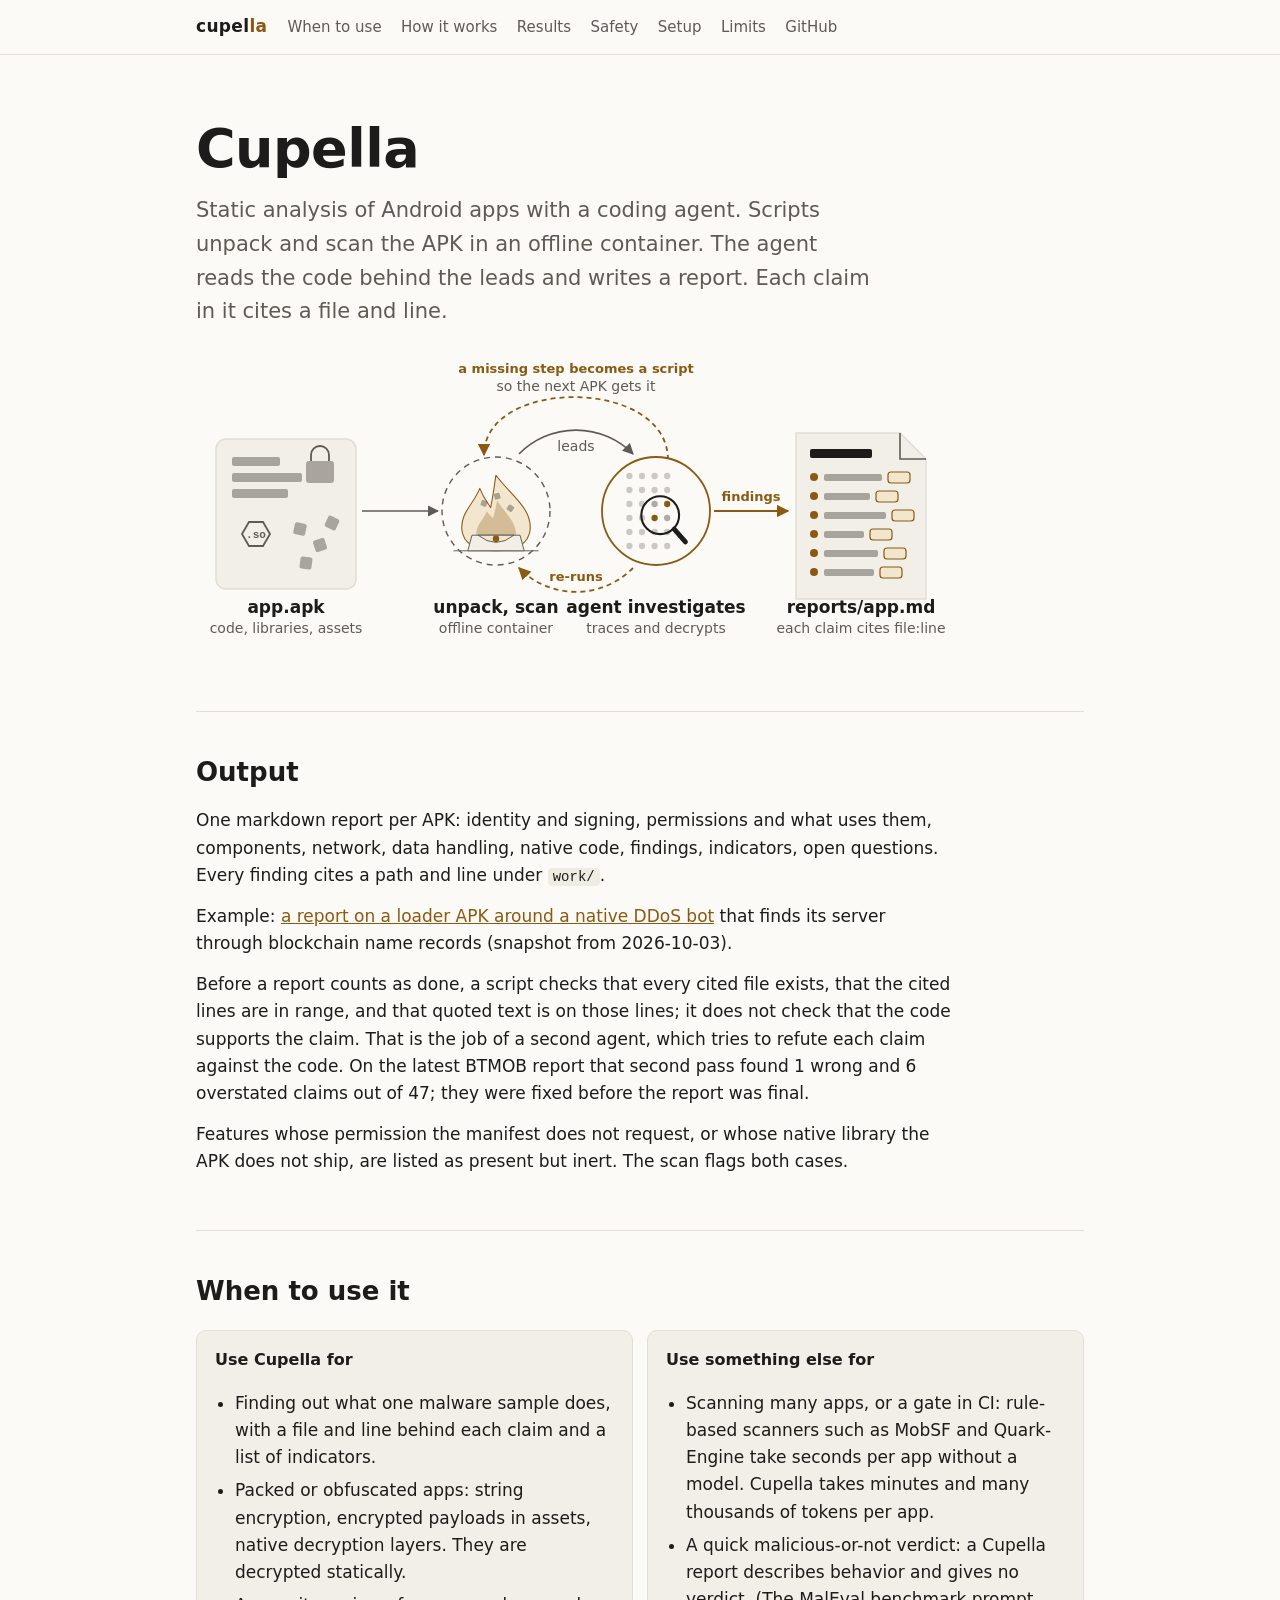
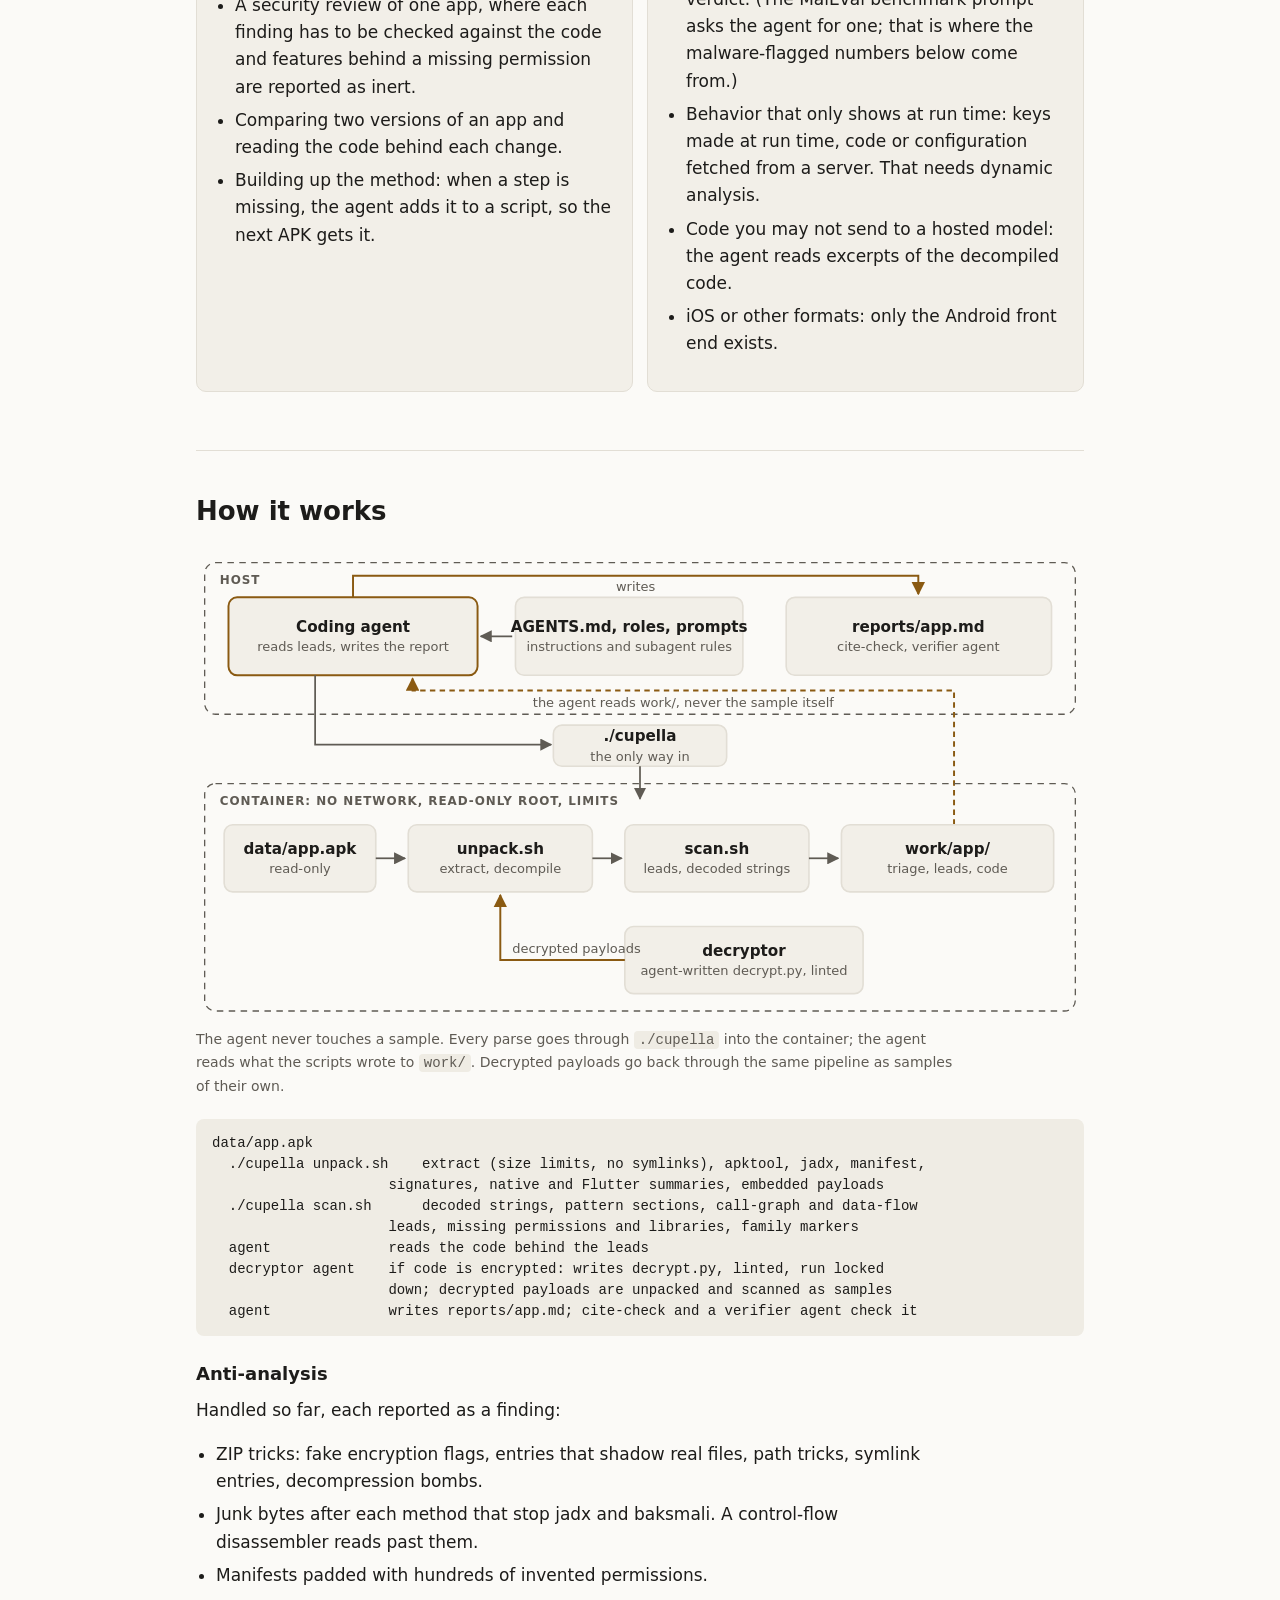
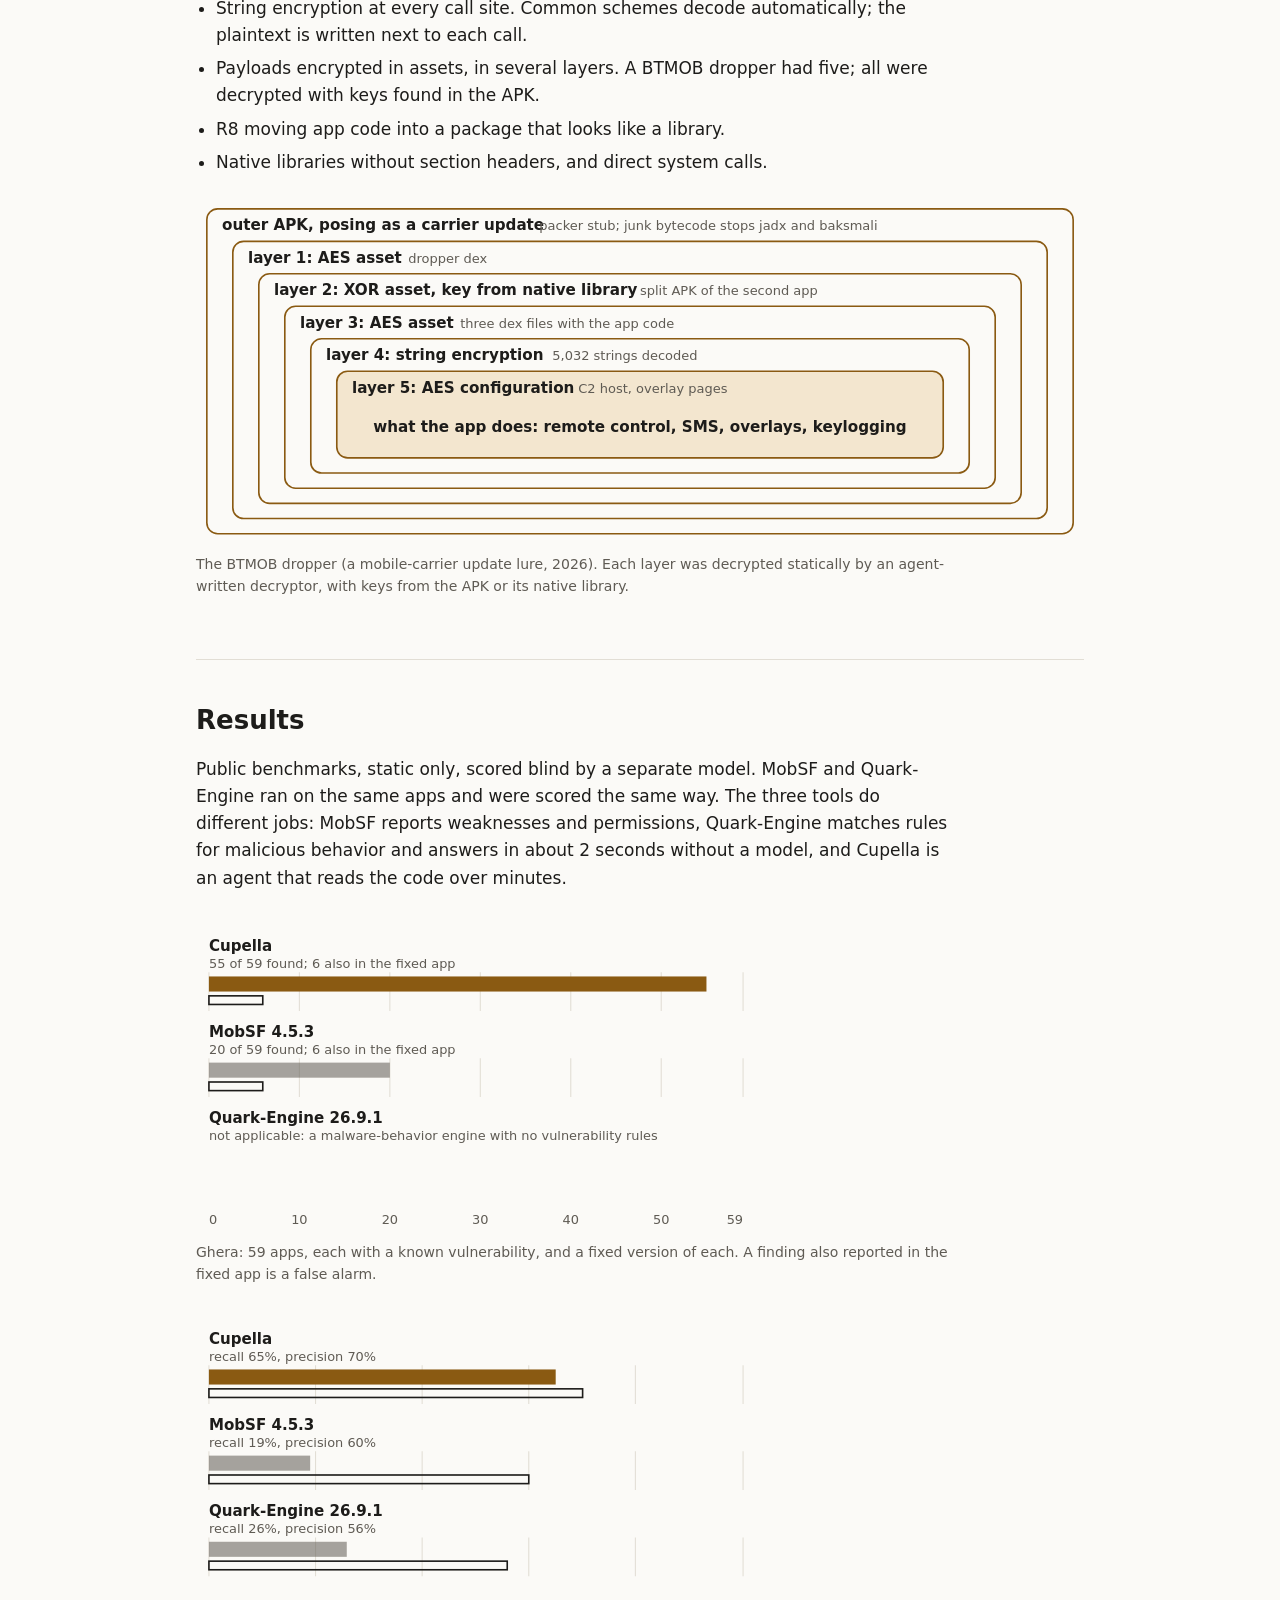
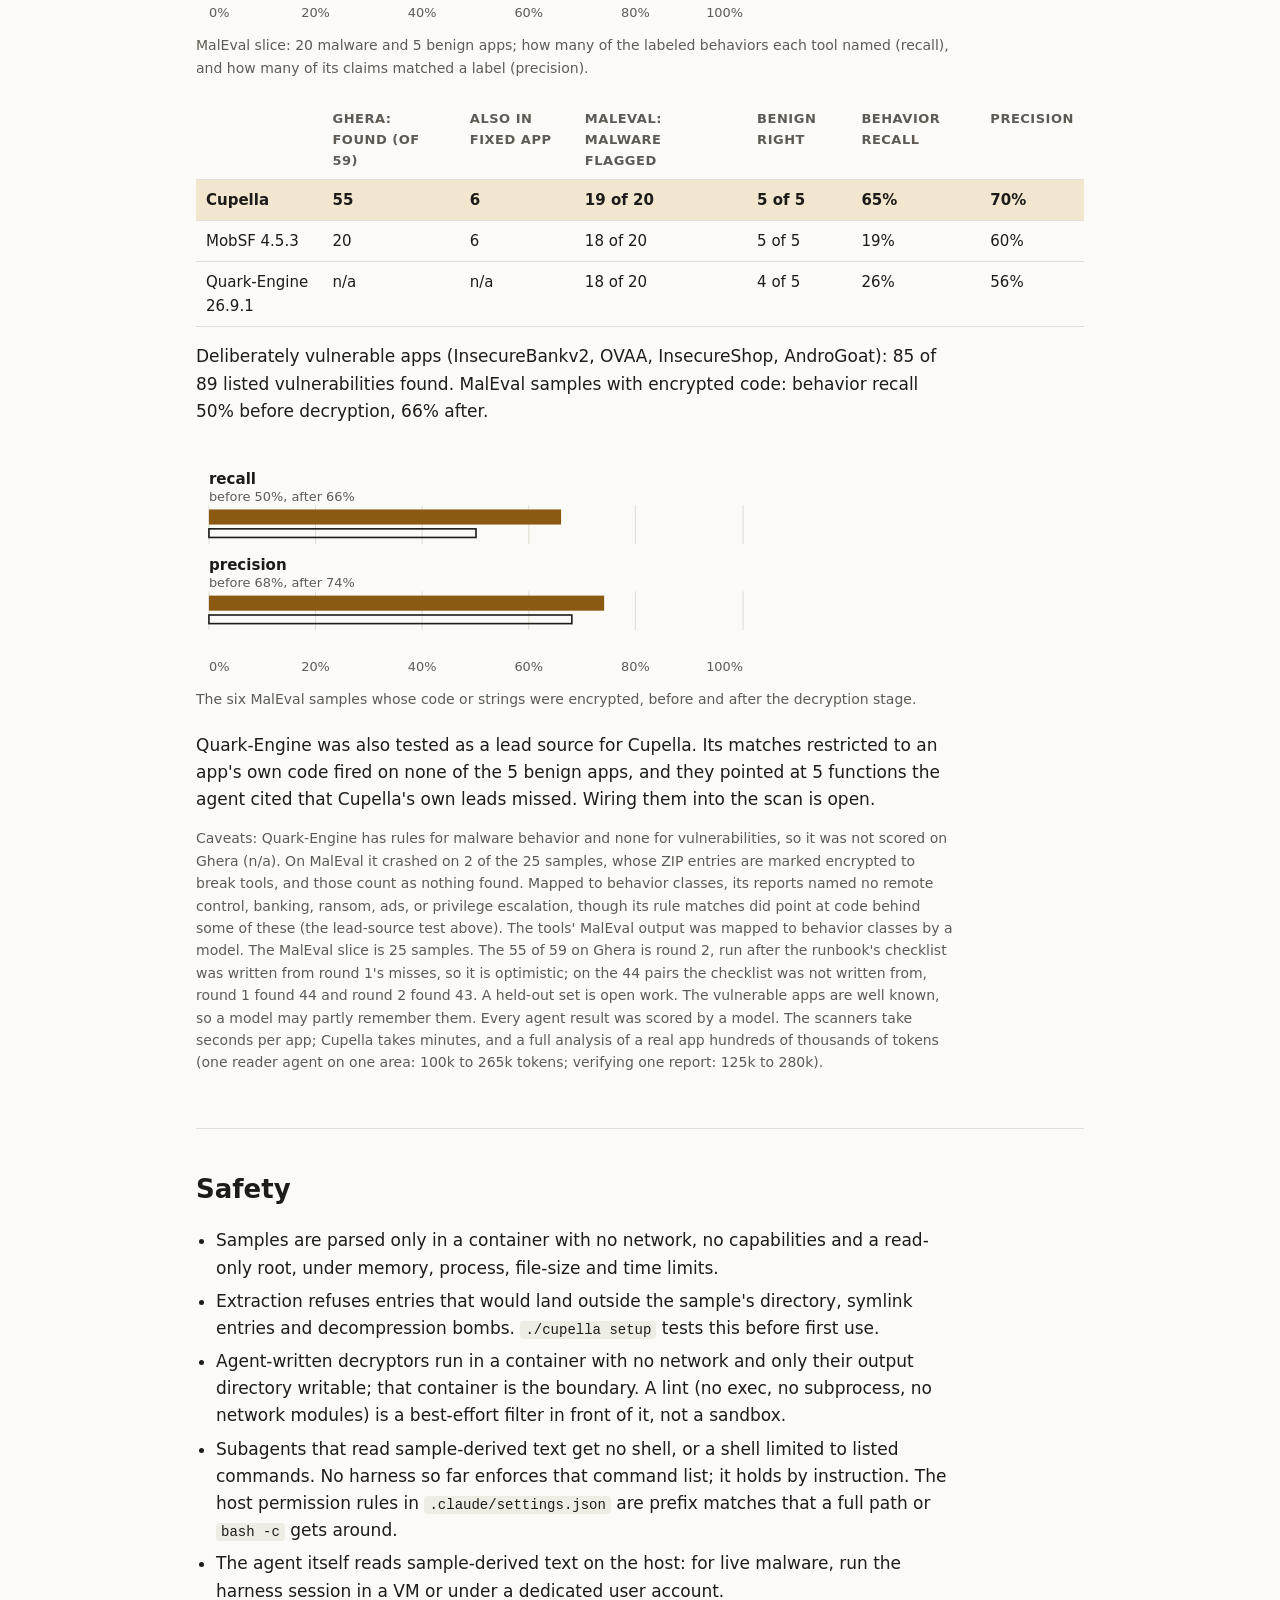
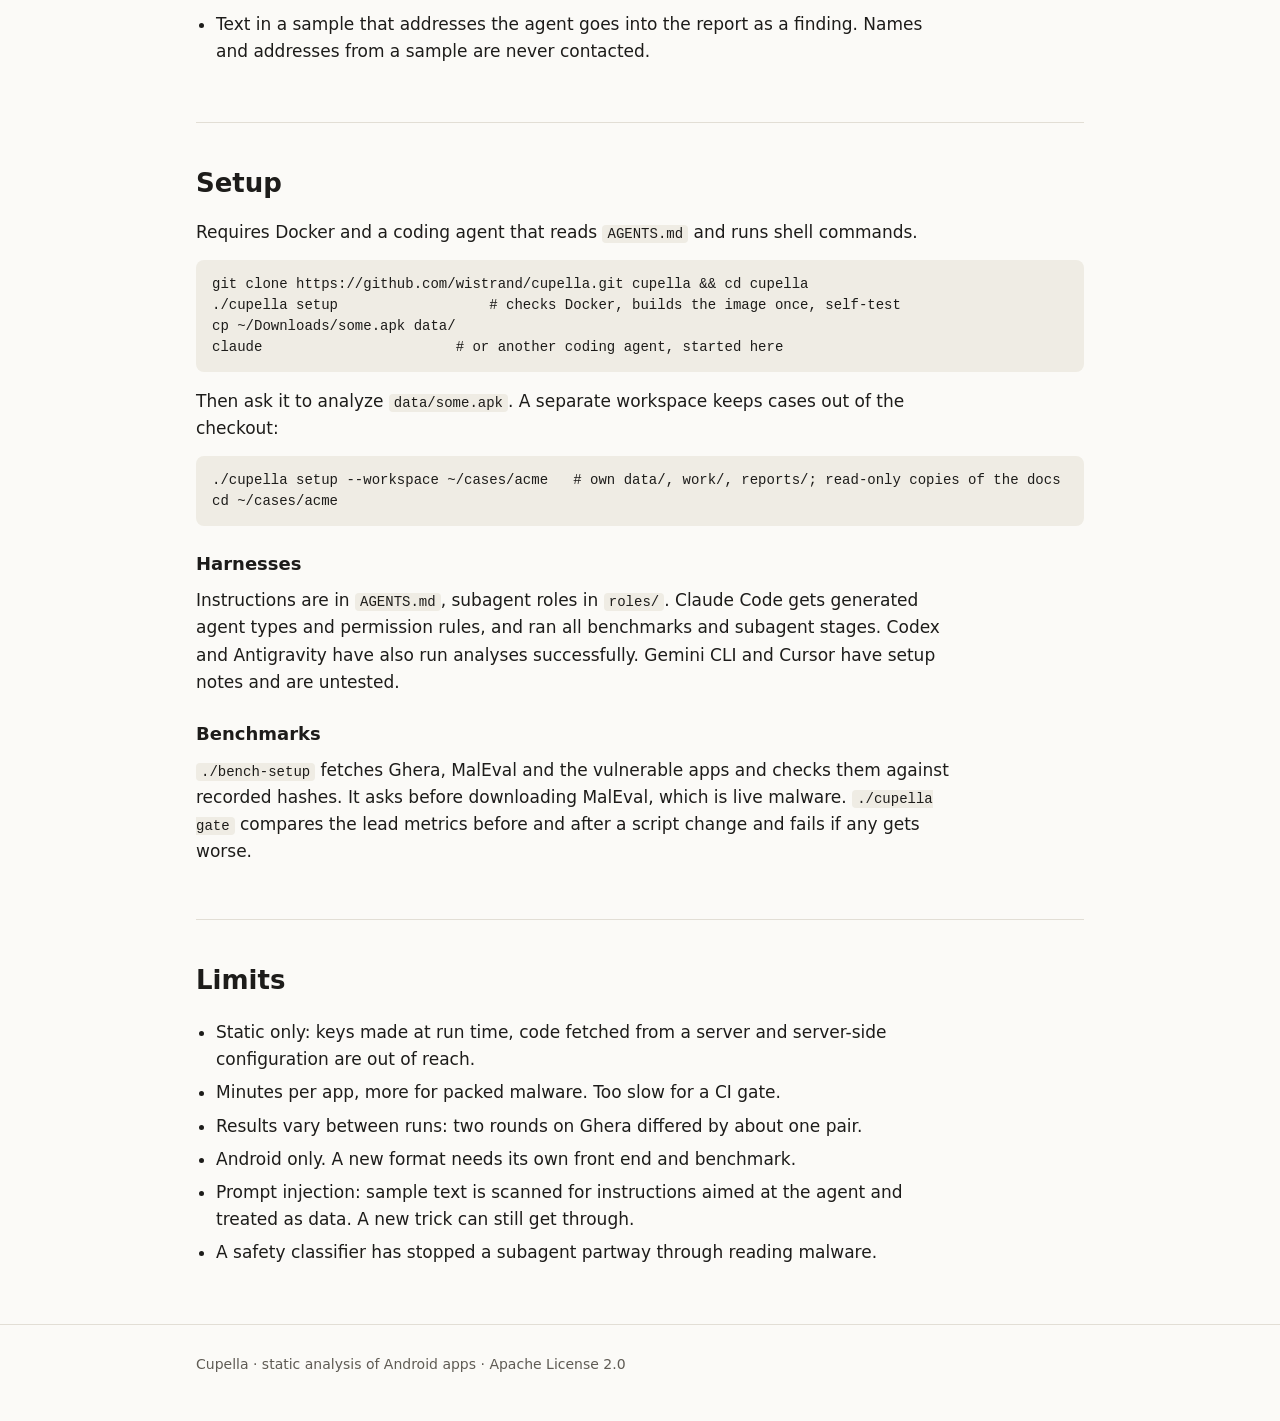
==== commit 7d71b78a: "1" ====
--- a/docs/index.html
+++ b/docs/index.html
@@ -32,7 +32,6 @@
   <p class="lead">Static analysis of Android apps with a coding agent. Scripts unpack and scan the APK in an offline container. The agent reads the code behind the leads and writes a report. Each claim in it cites a file and line.</p>
   <figure class="hero-fig"><svg viewBox="0 -46 760 290" role="img" aria-labelledby="hero-t"><title id="hero-t">What Cupella does: the APK goes into a loop between scripts in an offline container and the agent, which reads the leads and sends new runs back; a step no script covers is added to the scripts, so the next APK gets it; the report cites a file and line for each claim</title><defs><marker id="hah" viewBox="0 0 10 10" refX="9" refY="5" markerWidth="7" markerHeight="7" orient="auto-start-reverse"><path d="M0,0 L10,5 L0,10 z" class="s-arrowhead"/></marker><marker id="haha" viewBox="0 0 10 10" refX="9" refY="5" markerWidth="7" markerHeight="7" orient="auto-start-reverse"><path d="M0,0 L10,5 L0,10 z" class="s-arrowhead-a"/></marker></defs><rect x="20" y="40" width="140" height="150" rx="10" class="s-box"/><rect x="36" y="58" width="48" height="9" rx="2" class="h-ore"/><rect x="36" y="74" width="70" height="9" rx="2" class="h-ore"/><rect x="36" y="90" width="56" height="9" rx="2" class="h-ore"/><rect x="110" y="62" width="28" height="22" rx="3" class="h-ore"/><path d="M115,62 v-6 a9,9 0 0 1 18,0 v6" class="h-stroke"/><polygon points="74,135 67,147 53,147 46,135 53,123 67,123" class="h-stroke"/><text x="60" y="139" class="h-mono" text-anchor="middle">.so</text><rect x="98" y="124" width="12" height="12" rx="2" class="h-ore" transform="rotate(12 104 130)"/><rect x="118" y="140" width="12" height="12" rx="2" class="h-ore" transform="rotate(-18 124 146)"/><rect x="104" y="158" width="12" height="12" rx="2" class="h-ore" transform="rotate(8 110 164)"/><rect x="130" y="118" width="12" height="12" rx="2" class="h-ore" transform="rotate(25 136 124)"/><text x="90" y="214" class="h-t h-lab" text-anchor="middle">app.apk</text><text x="90" y="234" class="h-m h-lab" text-anchor="middle">code, libraries, assets</text><polyline points="166,112 242,112" class="s-line" marker-end="url(#hah)"/><path d="M323,55 A80,80 0 0 1 437,55" class="s-line" marker-end="url(#hah)"/><text x="380" y="52" class="h-m" text-anchor="middle">leads</text><path d="M437,169 A80,80 0 0 1 323,169" class="s-accent-line" stroke-dasharray="5 4" marker-end="url(#haha)"/><text x="380" y="182" class="h-accent-t" text-anchor="middle">re-runs</text><path d="M472,61 C472,-22 288,-22 288,56" class="s-accent-line" stroke-dasharray="5 4" marker-end="url(#haha)"/><text x="380" y="-26" class="h-accent-t" text-anchor="middle">a missing step becomes a script</text><text x="380" y="-8" class="h-m" text-anchor="middle">so the next APK gets it</text><circle cx="300" cy="112" r="54" class="h-node"/><g transform="translate(300 114) scale(.6) translate(-295 -113)"><path d="M295,50 C320,84 354,104 352,140 C350,165 327,176 295,176 C263,176 240,165 238,140 C236,112 258,98 268,72 C276,92 283,98 286,104 C290,86 292,68 295,50 Z" class="h-flame-out"/><path d="M297,92 C310,114 330,128 328,150 C326,167 312,176 295,176 C278,176 264,167 262,150 C261,134 274,124 280,110 C285,118 289,120 290,122 C293,112 295,102 297,92 Z" class="h-flame-in"/><line x1="224" y1="176" x2="366" y2="176" class="s-line"/><rect x="270" y="92" width="10" height="10" rx="2" class="h-ore" transform="rotate(20 275 97)"/><rect x="292" y="80" width="10" height="10" rx="2" class="h-ore" transform="rotate(-15 297 85)"/><rect x="314" y="100" width="10" height="10" rx="2" class="h-ore" transform="rotate(35 319 105)"/><path d="M248,176 L255,150 H335 L342,176 Z" class="h-cupel"/><path d="M265,150 Q295,174 325,150 Z" class="h-hollow"/><circle cx="295" cy="156" r="5.5" class="h-gold"/></g><text x="300" y="214" class="h-t h-lab" text-anchor="middle">unpack, scan</text><text x="300" y="234" class="h-m h-lab" text-anchor="middle">offline container</text><circle cx="460" cy="112" r="54" class="h-node-a"/><g transform="translate(460 112) scale(.7) translate(-492 -112)"><circle cx="454" cy="62" r="4.5" class="h-dot"/><circle cx="454" cy="82" r="4.5" class="h-dot"/><circle cx="454" cy="102" r="4.5" class="h-dot"/><circle cx="454" cy="122" r="4.5" class="h-dot"/><circle cx="454" cy="142" r="4.5" class="h-dot"/><circle cx="454" cy="162" r="4.5" class="h-dot"/><circle cx="472" cy="62" r="4.5" class="h-dot"/><circle cx="472" cy="82" r="4.5" class="h-dot"/><circle cx="472" cy="102" r="4.5" class="h-dot"/><circle cx="472" cy="122" r="4.5" class="h-dot"/><circle cx="472" cy="142" r="4.5" class="h-dot"/><circle cx="472" cy="162" r="4.5" class="h-dot"/><circle cx="490" cy="62" r="4.5" class="h-dot"/><circle cx="490" cy="82" r="4.5" class="h-dot"/><circle cx="490" cy="102" r="4.5" class="h-ore"/><circle cx="490" cy="122" r="4.5" class="h-gold"/><circle cx="490" cy="142" r="4.5" class="h-dot"/><circle cx="490" cy="162" r="4.5" class="h-dot"/><circle cx="508" cy="62" r="4.5" class="h-dot"/><circle cx="508" cy="82" r="4.5" class="h-dot"/><circle cx="508" cy="102" r="4.5" class="h-gold"/><circle cx="508" cy="122" r="4.5" class="h-ore"/><circle cx="508" cy="142" r="4.5" class="h-dot"/><circle cx="508" cy="162" r="4.5" class="h-dot"/><circle cx="498" cy="118" r="27" class="h-lens"/><line x1="518" y1="138" x2="534" y2="156" class="h-handle"/></g><text x="460" y="214" class="h-t h-lab" text-anchor="middle">agent investigates</text><text x="460" y="234" class="h-m h-lab" text-anchor="middle">traces and decrypts</text><polyline points="518,112 592,112" class="s-accent-line" marker-end="url(#haha)"/><text x="555" y="102" class="h-accent-t" text-anchor="middle">findings</text><path d="M600,34 h104 l26,26 v140 h-130 z" class="s-box"/><path d="M704,34 v26 h26" class="s-line"/><rect x="614" y="50" width="62" height="9" rx="2" class="h-ink"/><circle cx="618" cy="78" r="4" class="h-gold"/><rect x="628" y="75" width="58" height="7" rx="2" class="h-ore"/><rect x="692" y="73" width="22" height="11" rx="3" class="h-cite"/><circle cx="618" cy="97" r="4" class="h-gold"/><rect x="628" y="94" width="46" height="7" rx="2" class="h-ore"/><rect x="680" y="92" width="22" height="11" rx="3" class="h-cite"/><circle cx="618" cy="116" r="4" class="h-gold"/><rect x="628" y="113" width="62" height="7" rx="2" class="h-ore"/><rect x="696" y="111" width="22" height="11" rx="3" class="h-cite"/><circle cx="618" cy="135" r="4" class="h-gold"/><rect x="628" y="132" width="40" height="7" rx="2" class="h-ore"/><rect x="674" y="130" width="22" height="11" rx="3" class="h-cite"/><circle cx="618" cy="154" r="4" class="h-gold"/><rect x="628" y="151" width="54" height="7" rx="2" class="h-ore"/><rect x="688" y="149" width="22" height="11" rx="3" class="h-cite"/><circle cx="618" cy="173" r="4" class="h-gold"/><rect x="628" y="170" width="50" height="7" rx="2" class="h-ore"/><rect x="684" y="168" width="22" height="11" rx="3" class="h-cite"/><text x="665" y="214" class="h-t h-lab" text-anchor="middle">reports/app.md</text><text x="665" y="234" class="h-m h-lab" text-anchor="middle">each claim cites file:line</text></svg></figure>
   <p class="hero-steps">app.apk (code, libraries, assets) &rarr; unpack, scan (offline container) &rarr; agent investigates (traces and decrypts) &rarr; reports/app.md (each claim cites file:line)</p>
-  <p class="note">Named after the cupel, the dish a fire assay uses to separate precious metal from the rest.</p>
 </div>
 
 <section id="what">
--- a/docs/style.css
+++ b/docs/style.css
@@ -48,7 +48,6 @@
 .hero h1 { font-size: clamp(34px, 6vw, 54px); line-height: 1.1; margin: 0 0 16px; letter-spacing: -0.01em; }
 .hero p.lead { font-size: clamp(18px, 2.6vw, 21px); color: var(--muted); max-width: 680px; margin: 0 0 24px; }
 .hero-fig { margin: 4px 0 28px; max-width: 760px; }
-.hero .note { font-size: 15px; color: var(--muted); border-left: 3px solid var(--accent); padding-left: 12px; max-width: 680px; }
 
 section { padding: 40px 0; border-top: 1px solid var(--line); }
 h2 { font-size: 26px; margin: 0 0 14px; }
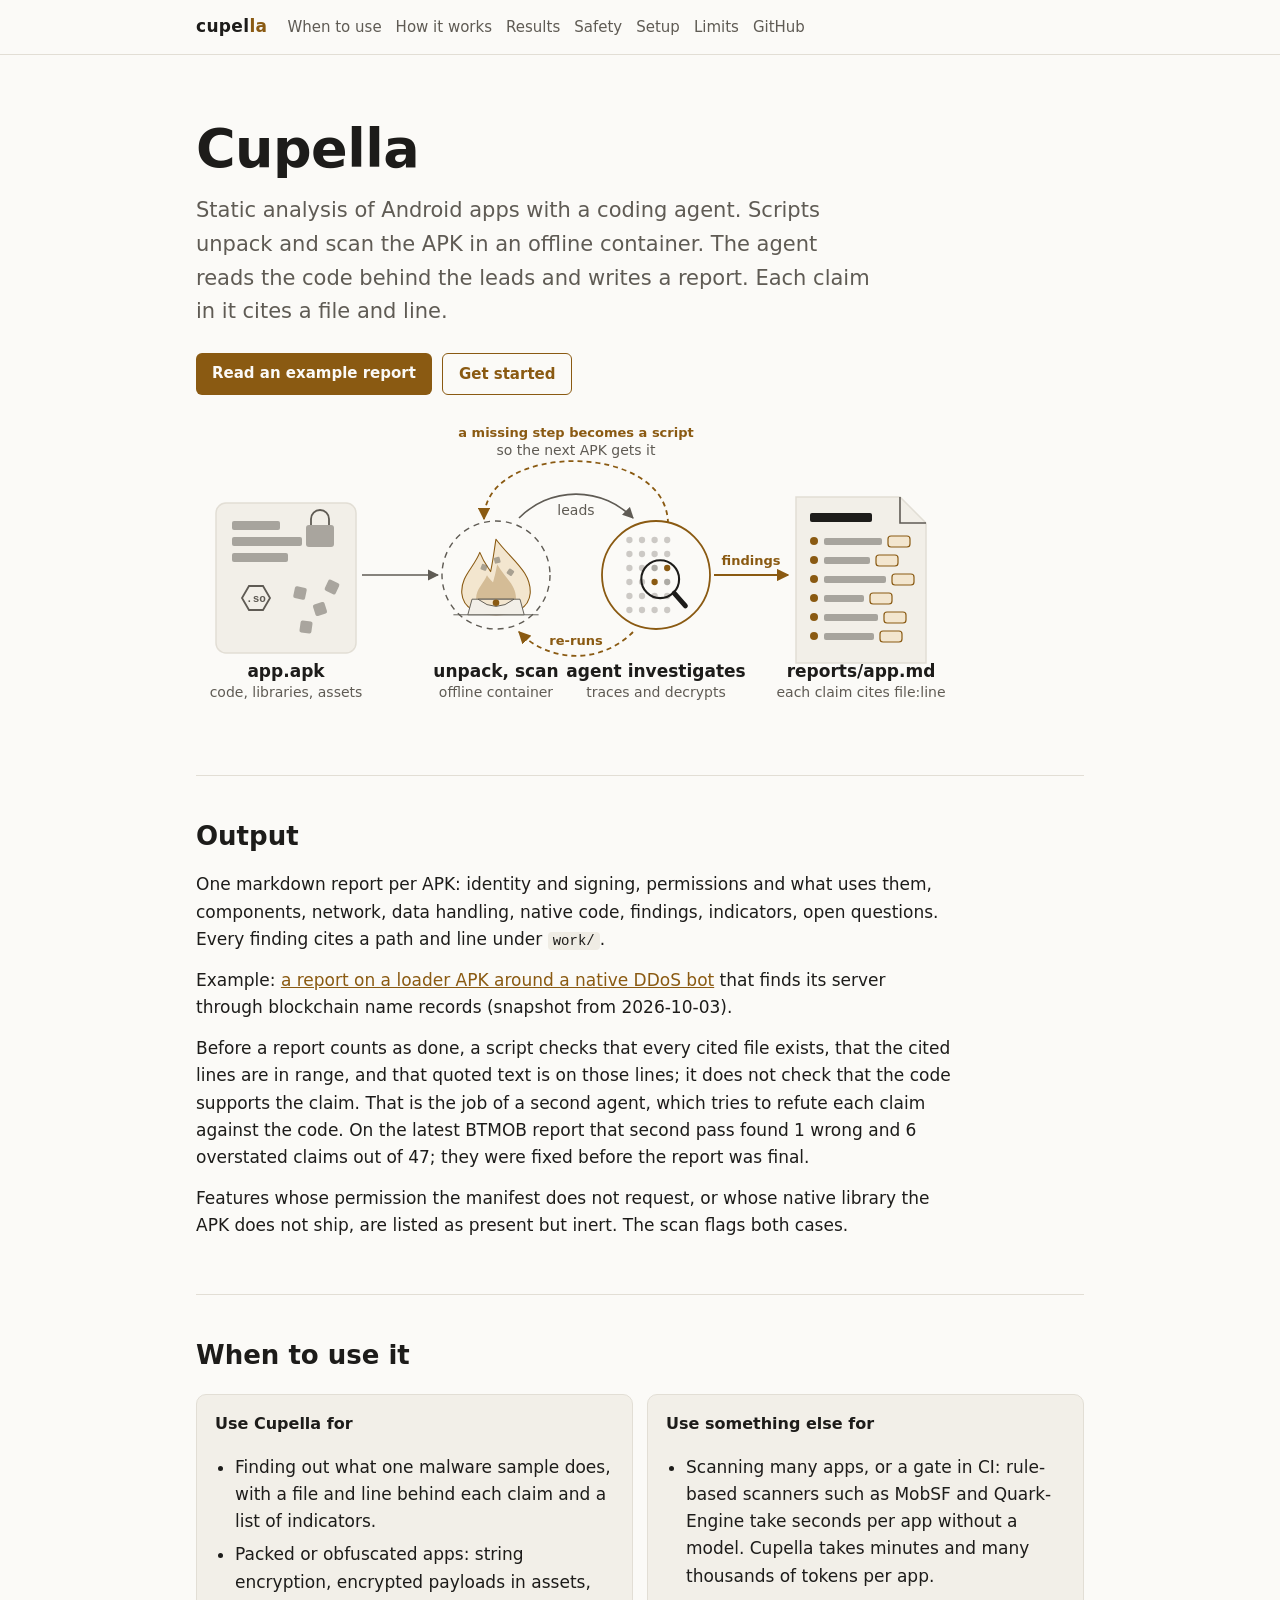
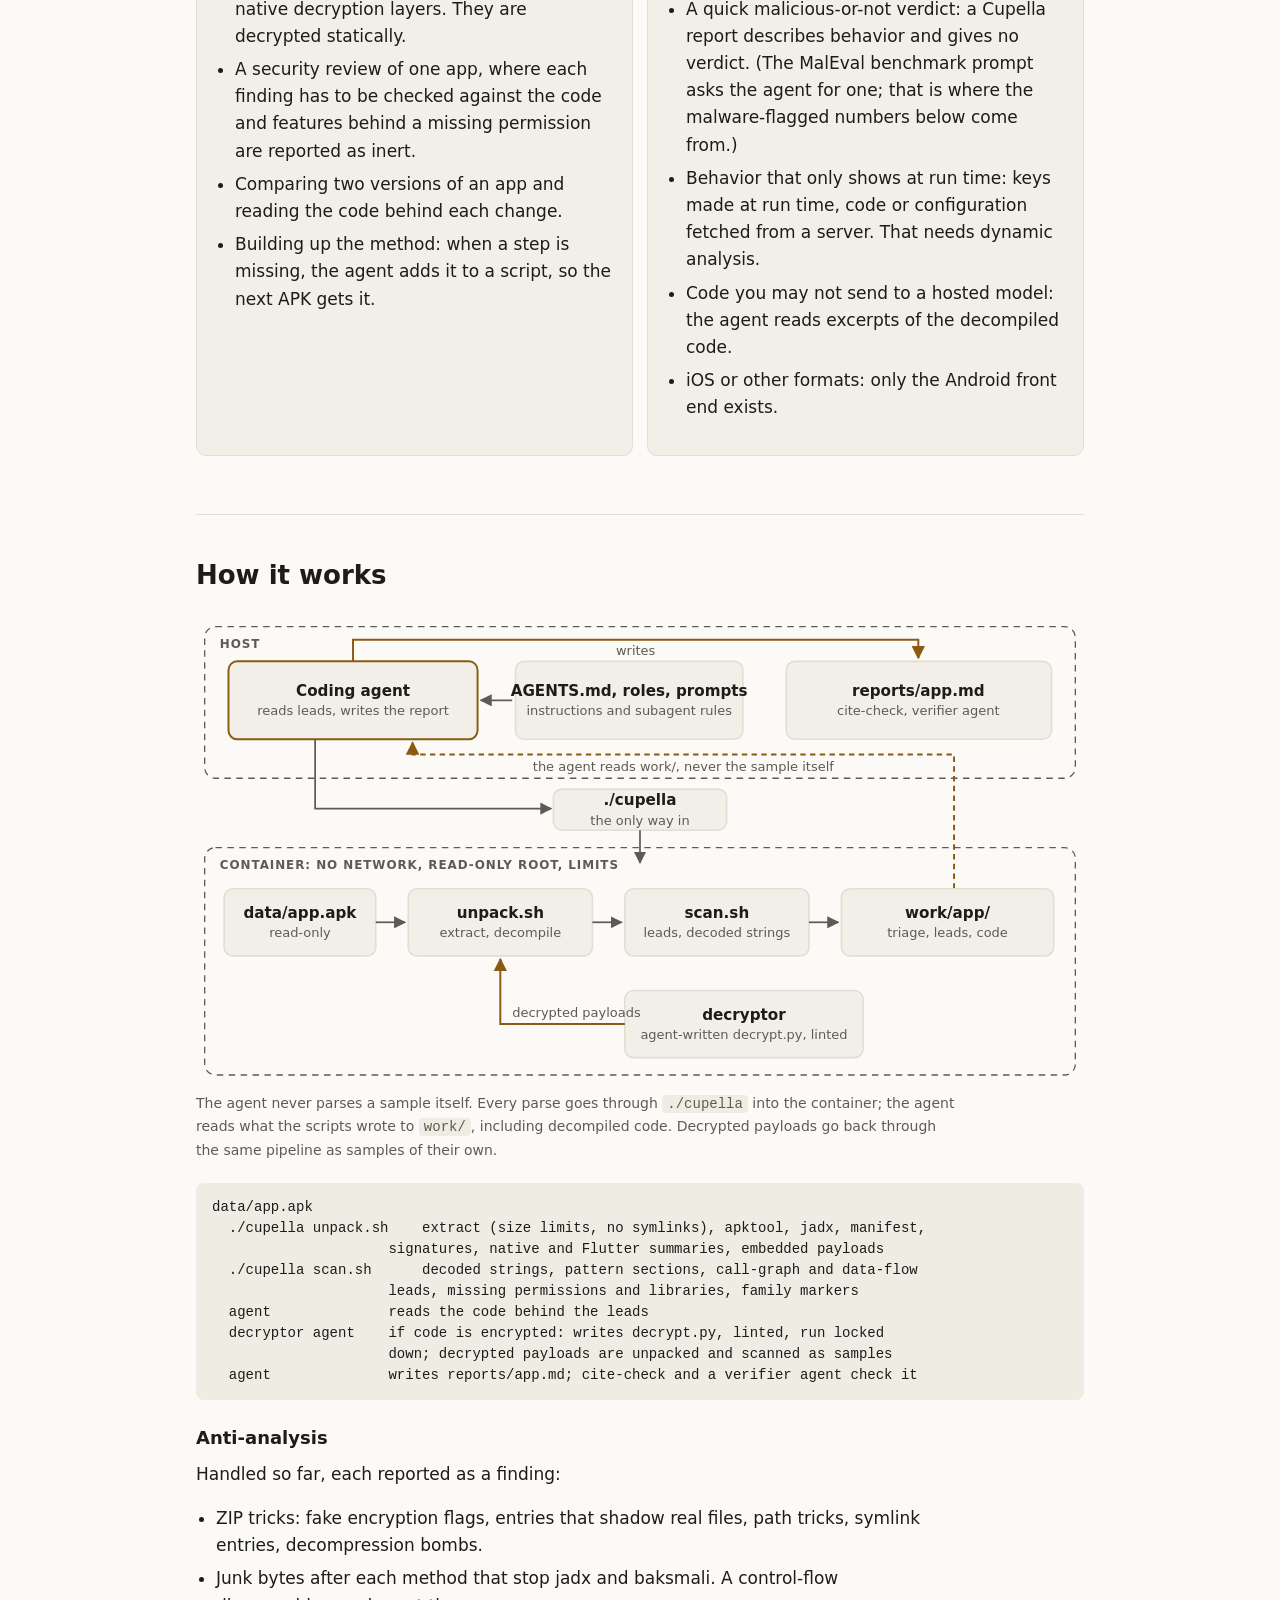
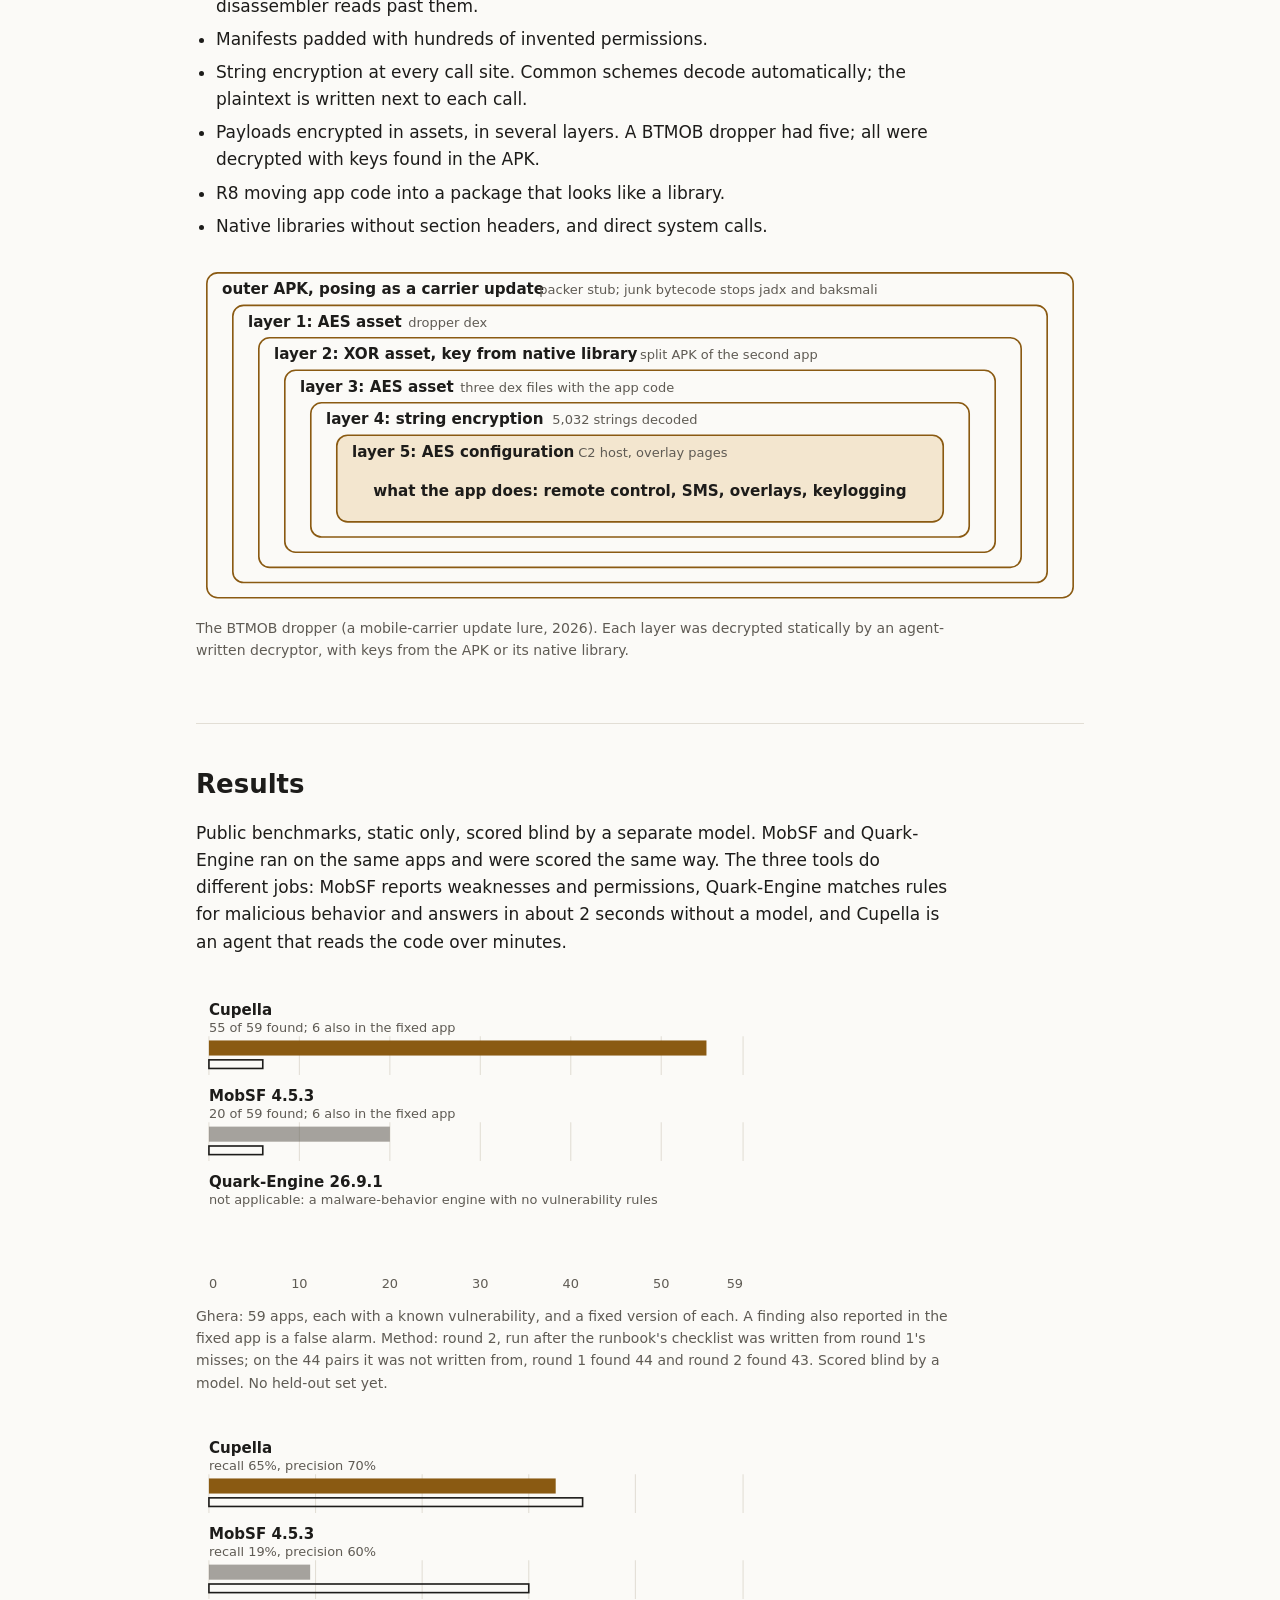
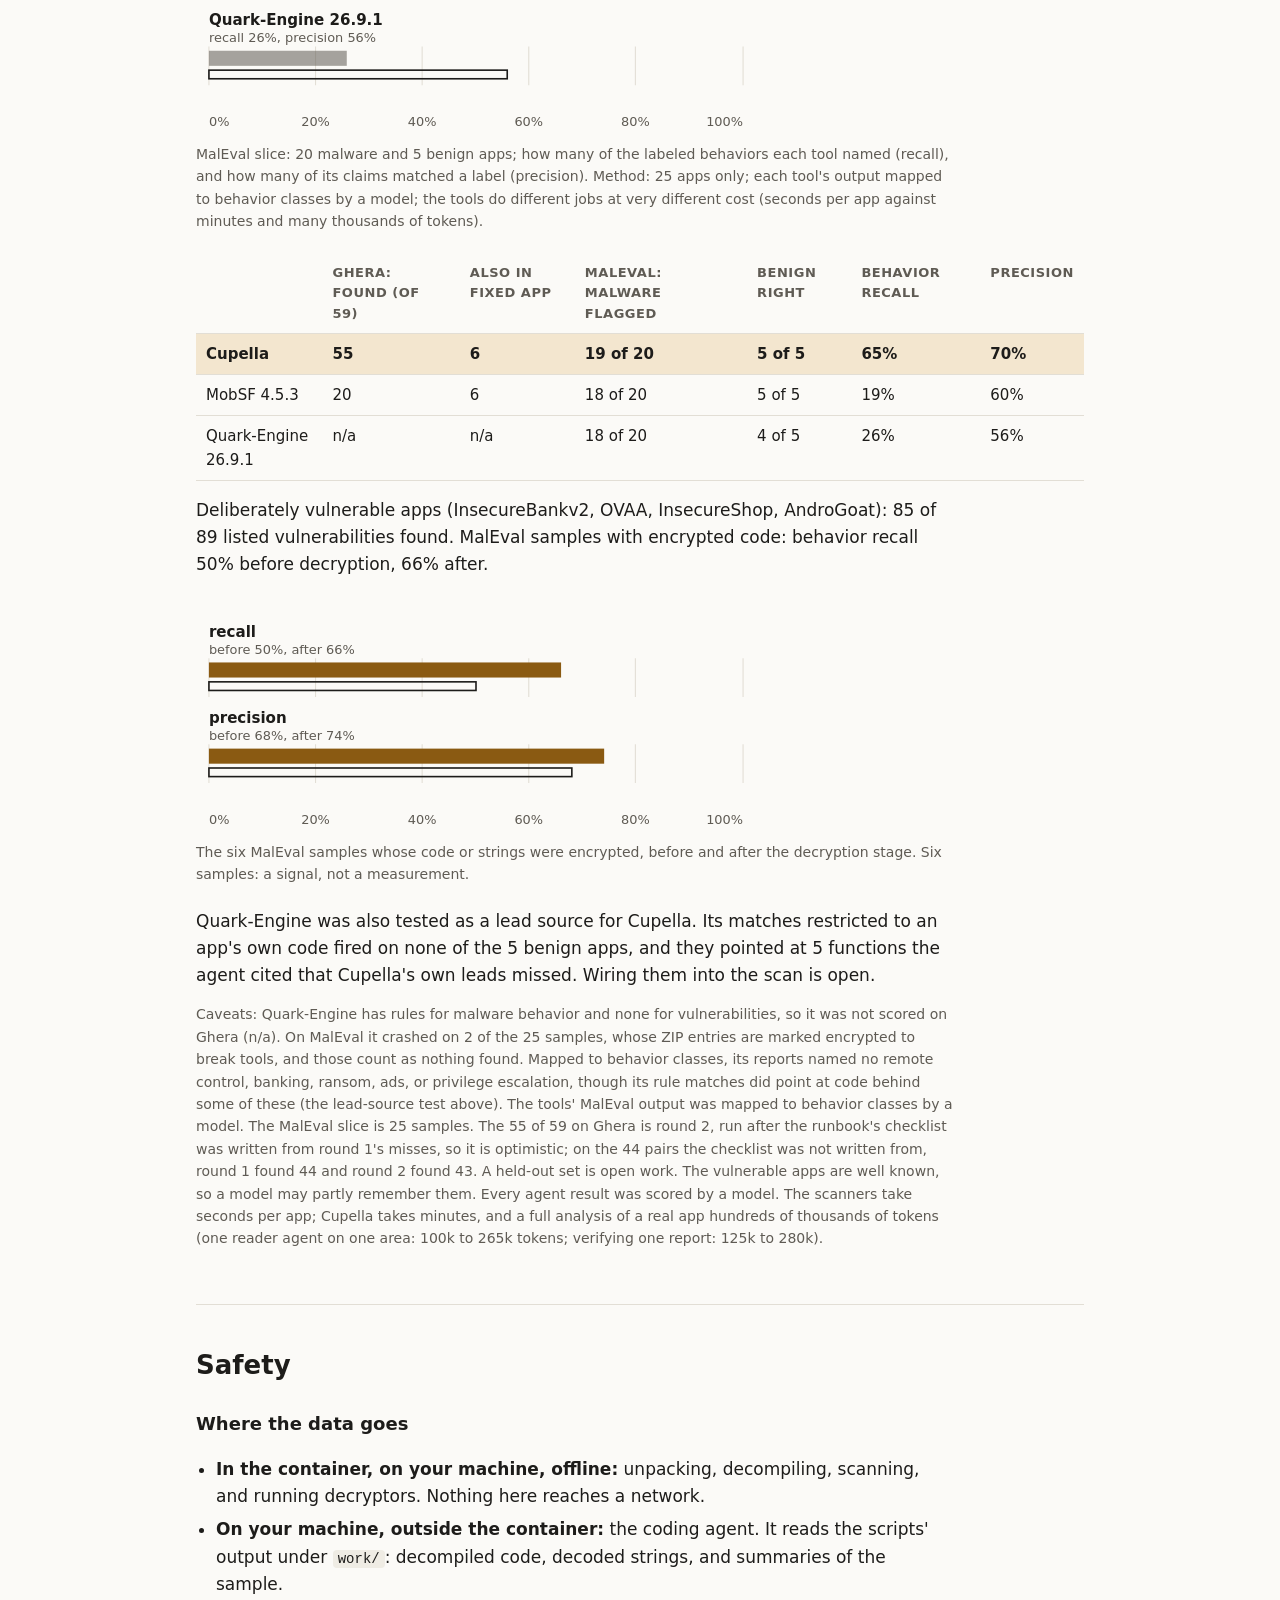
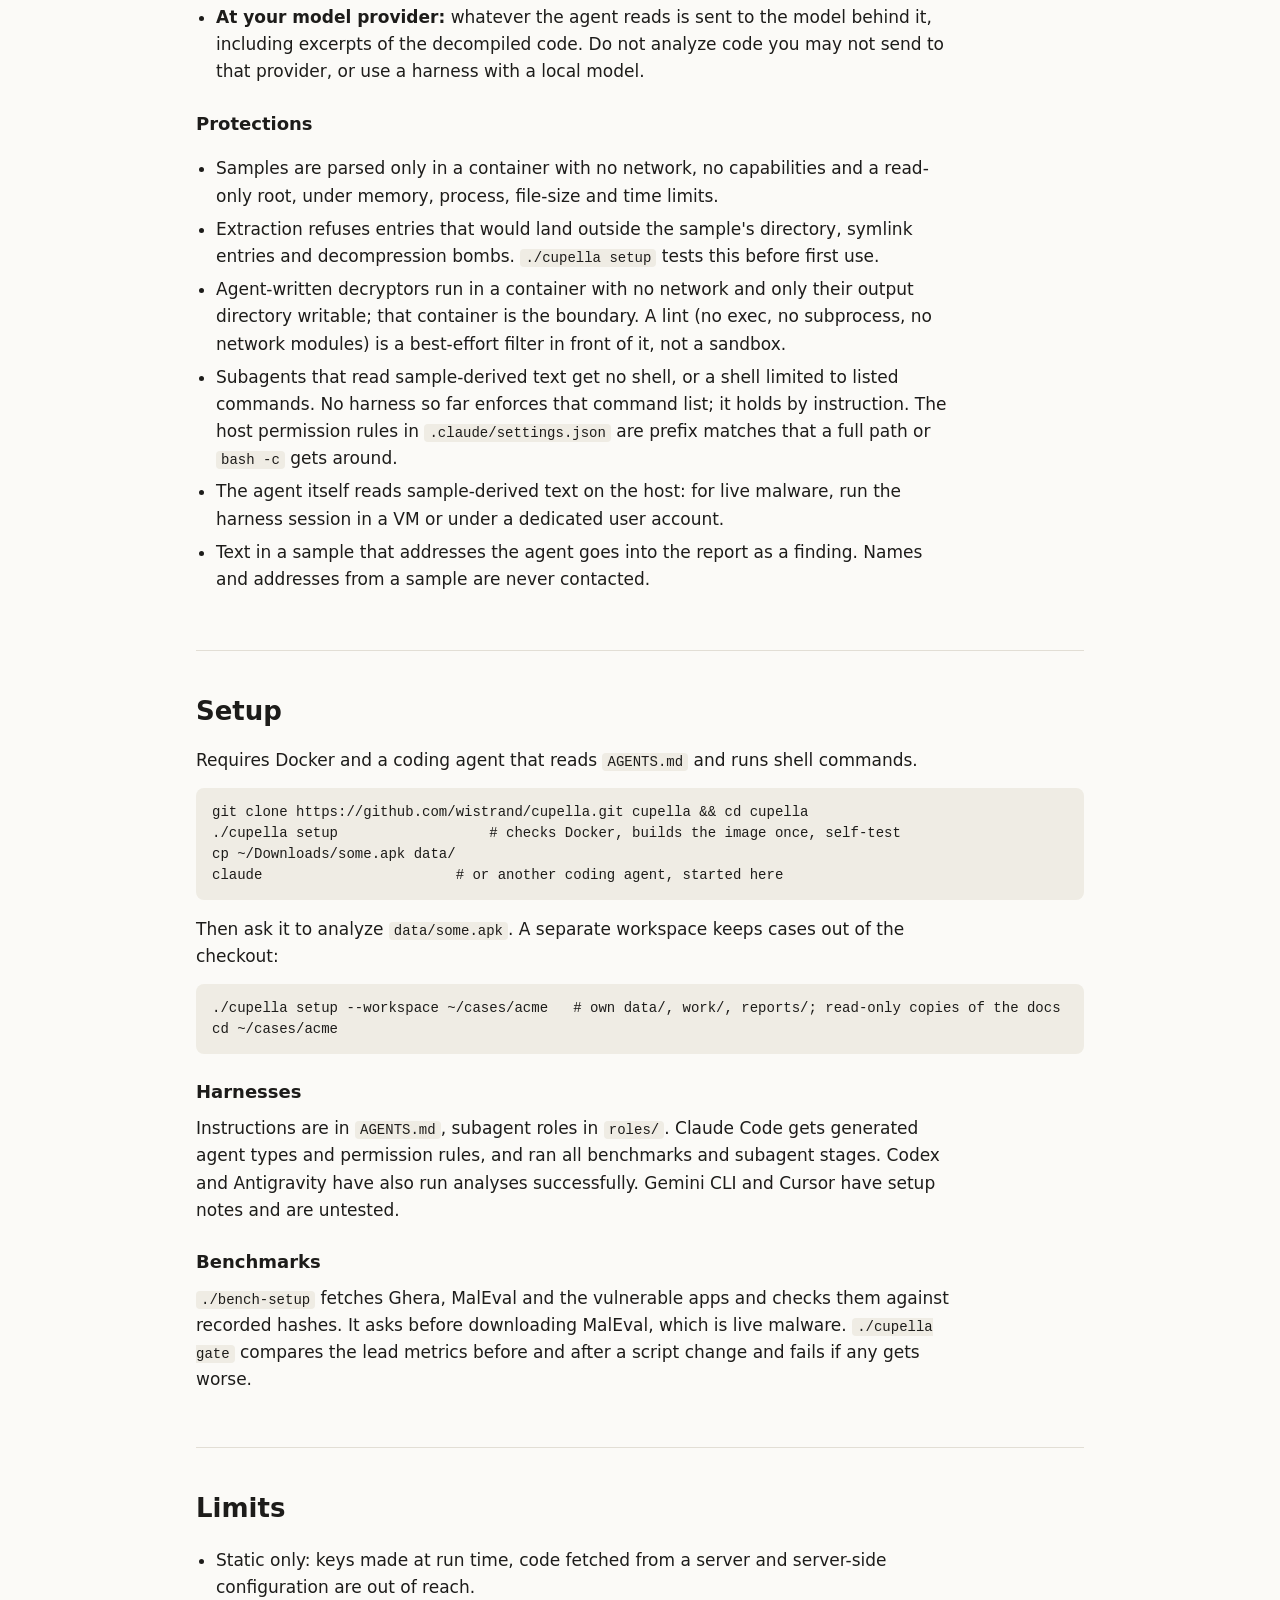
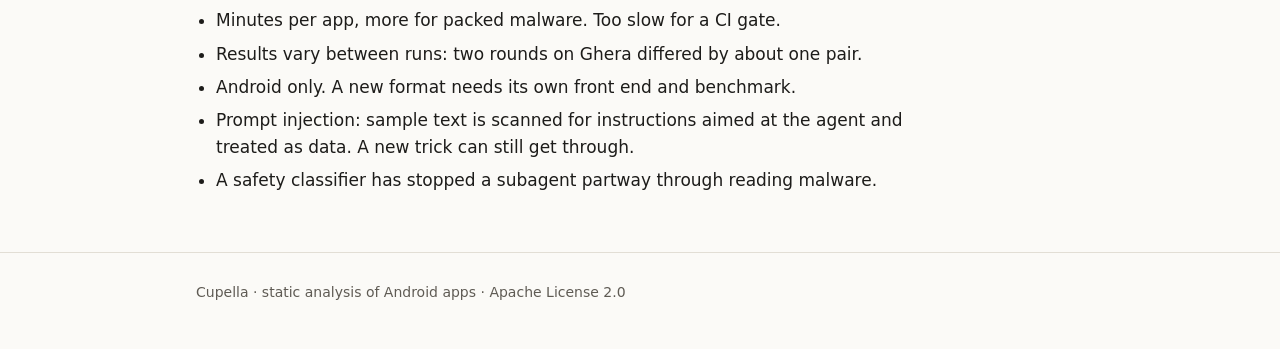
==== commit 5eaf6956: "1" ====
--- a/docs/index.html
+++ b/docs/index.html
@@ -30,6 +30,7 @@
 <div class="hero">
   <h1>Cupella</h1>
   <p class="lead">Static analysis of Android apps with a coding agent. Scripts unpack and scan the APK in an offline container. The agent reads the code behind the leads and writes a report. Each claim in it cites a file and line.</p>
+  <p class="cta"><a class="button" href="report.html?f=23282313-ddos-bot-loader.md">Read an example report</a> <a class="button secondary" href="#start">Get started</a></p>
   <figure class="hero-fig"><svg viewBox="0 -46 760 290" role="img" aria-labelledby="hero-t"><title id="hero-t">What Cupella does: the APK goes into a loop between scripts in an offline container and the agent, which reads the leads and sends new runs back; a step no script covers is added to the scripts, so the next APK gets it; the report cites a file and line for each claim</title><defs><marker id="hah" viewBox="0 0 10 10" refX="9" refY="5" markerWidth="7" markerHeight="7" orient="auto-start-reverse"><path d="M0,0 L10,5 L0,10 z" class="s-arrowhead"/></marker><marker id="haha" viewBox="0 0 10 10" refX="9" refY="5" markerWidth="7" markerHeight="7" orient="auto-start-reverse"><path d="M0,0 L10,5 L0,10 z" class="s-arrowhead-a"/></marker></defs><rect x="20" y="40" width="140" height="150" rx="10" class="s-box"/><rect x="36" y="58" width="48" height="9" rx="2" class="h-ore"/><rect x="36" y="74" width="70" height="9" rx="2" class="h-ore"/><rect x="36" y="90" width="56" height="9" rx="2" class="h-ore"/><rect x="110" y="62" width="28" height="22" rx="3" class="h-ore"/><path d="M115,62 v-6 a9,9 0 0 1 18,0 v6" class="h-stroke"/><polygon points="74,135 67,147 53,147 46,135 53,123 67,123" class="h-stroke"/><text x="60" y="139" class="h-mono" text-anchor="middle">.so</text><rect x="98" y="124" width="12" height="12" rx="2" class="h-ore" transform="rotate(12 104 130)"/><rect x="118" y="140" width="12" height="12" rx="2" class="h-ore" transform="rotate(-18 124 146)"/><rect x="104" y="158" width="12" height="12" rx="2" class="h-ore" transform="rotate(8 110 164)"/><rect x="130" y="118" width="12" height="12" rx="2" class="h-ore" transform="rotate(25 136 124)"/><text x="90" y="214" class="h-t h-lab" text-anchor="middle">app.apk</text><text x="90" y="234" class="h-m h-lab" text-anchor="middle">code, libraries, assets</text><polyline points="166,112 242,112" class="s-line" marker-end="url(#hah)"/><path d="M323,55 A80,80 0 0 1 437,55" class="s-line" marker-end="url(#hah)"/><text x="380" y="52" class="h-m" text-anchor="middle">leads</text><path d="M437,169 A80,80 0 0 1 323,169" class="s-accent-line" stroke-dasharray="5 4" marker-end="url(#haha)"/><text x="380" y="182" class="h-accent-t" text-anchor="middle">re-runs</text><path d="M472,61 C472,-22 288,-22 288,56" class="s-accent-line" stroke-dasharray="5 4" marker-end="url(#haha)"/><text x="380" y="-26" class="h-accent-t" text-anchor="middle">a missing step becomes a script</text><text x="380" y="-8" class="h-m" text-anchor="middle">so the next APK gets it</text><circle cx="300" cy="112" r="54" class="h-node"/><g transform="translate(300 114) scale(.6) translate(-295 -113)"><path d="M295,50 C320,84 354,104 352,140 C350,165 327,176 295,176 C263,176 240,165 238,140 C236,112 258,98 268,72 C276,92 283,98 286,104 C290,86 292,68 295,50 Z" class="h-flame-out"/><path d="M297,92 C310,114 330,128 328,150 C326,167 312,176 295,176 C278,176 264,167 262,150 C261,134 274,124 280,110 C285,118 289,120 290,122 C293,112 295,102 297,92 Z" class="h-flame-in"/><line x1="224" y1="176" x2="366" y2="176" class="s-line"/><rect x="270" y="92" width="10" height="10" rx="2" class="h-ore" transform="rotate(20 275 97)"/><rect x="292" y="80" width="10" height="10" rx="2" class="h-ore" transform="rotate(-15 297 85)"/><rect x="314" y="100" width="10" height="10" rx="2" class="h-ore" transform="rotate(35 319 105)"/><path d="M248,176 L255,150 H335 L342,176 Z" class="h-cupel"/><path d="M265,150 Q295,174 325,150 Z" class="h-hollow"/><circle cx="295" cy="156" r="5.5" class="h-gold"/></g><text x="300" y="214" class="h-t h-lab" text-anchor="middle">unpack, scan</text><text x="300" y="234" class="h-m h-lab" text-anchor="middle">offline container</text><circle cx="460" cy="112" r="54" class="h-node-a"/><g transform="translate(460 112) scale(.7) translate(-492 -112)"><circle cx="454" cy="62" r="4.5" class="h-dot"/><circle cx="454" cy="82" r="4.5" class="h-dot"/><circle cx="454" cy="102" r="4.5" class="h-dot"/><circle cx="454" cy="122" r="4.5" class="h-dot"/><circle cx="454" cy="142" r="4.5" class="h-dot"/><circle cx="454" cy="162" r="4.5" class="h-dot"/><circle cx="472" cy="62" r="4.5" class="h-dot"/><circle cx="472" cy="82" r="4.5" class="h-dot"/><circle cx="472" cy="102" r="4.5" class="h-dot"/><circle cx="472" cy="122" r="4.5" class="h-dot"/><circle cx="472" cy="142" r="4.5" class="h-dot"/><circle cx="472" cy="162" r="4.5" class="h-dot"/><circle cx="490" cy="62" r="4.5" class="h-dot"/><circle cx="490" cy="82" r="4.5" class="h-dot"/><circle cx="490" cy="102" r="4.5" class="h-ore"/><circle cx="490" cy="122" r="4.5" class="h-gold"/><circle cx="490" cy="142" r="4.5" class="h-dot"/><circle cx="490" cy="162" r="4.5" class="h-dot"/><circle cx="508" cy="62" r="4.5" class="h-dot"/><circle cx="508" cy="82" r="4.5" class="h-dot"/><circle cx="508" cy="102" r="4.5" class="h-gold"/><circle cx="508" cy="122" r="4.5" class="h-ore"/><circle cx="508" cy="142" r="4.5" class="h-dot"/><circle cx="508" cy="162" r="4.5" class="h-dot"/><circle cx="498" cy="118" r="27" class="h-lens"/><line x1="518" y1="138" x2="534" y2="156" class="h-handle"/></g><text x="460" y="214" class="h-t h-lab" text-anchor="middle">agent investigates</text><text x="460" y="234" class="h-m h-lab" text-anchor="middle">traces and decrypts</text><polyline points="518,112 592,112" class="s-accent-line" marker-end="url(#haha)"/><text x="555" y="102" class="h-accent-t" text-anchor="middle">findings</text><path d="M600,34 h104 l26,26 v140 h-130 z" class="s-box"/><path d="M704,34 v26 h26" class="s-line"/><rect x="614" y="50" width="62" height="9" rx="2" class="h-ink"/><circle cx="618" cy="78" r="4" class="h-gold"/><rect x="628" y="75" width="58" height="7" rx="2" class="h-ore"/><rect x="692" y="73" width="22" height="11" rx="3" class="h-cite"/><circle cx="618" cy="97" r="4" class="h-gold"/><rect x="628" y="94" width="46" height="7" rx="2" class="h-ore"/><rect x="680" y="92" width="22" height="11" rx="3" class="h-cite"/><circle cx="618" cy="116" r="4" class="h-gold"/><rect x="628" y="113" width="62" height="7" rx="2" class="h-ore"/><rect x="696" y="111" width="22" height="11" rx="3" class="h-cite"/><circle cx="618" cy="135" r="4" class="h-gold"/><rect x="628" y="132" width="40" height="7" rx="2" class="h-ore"/><rect x="674" y="130" width="22" height="11" rx="3" class="h-cite"/><circle cx="618" cy="154" r="4" class="h-gold"/><rect x="628" y="151" width="54" height="7" rx="2" class="h-ore"/><rect x="688" y="149" width="22" height="11" rx="3" class="h-cite"/><circle cx="618" cy="173" r="4" class="h-gold"/><rect x="628" y="170" width="50" height="7" rx="2" class="h-ore"/><rect x="684" y="168" width="22" height="11" rx="3" class="h-cite"/><text x="665" y="214" class="h-t h-lab" text-anchor="middle">reports/app.md</text><text x="665" y="234" class="h-m h-lab" text-anchor="middle">each claim cites file:line</text></svg></figure>
   <p class="hero-steps">app.apk (code, libraries, assets) &rarr; unpack, scan (offline container) &rarr; agent investigates (traces and decrypts) &rarr; reports/app.md (each claim cites file:line)</p>
 </div>
@@ -70,7 +71,7 @@
 
 <section id="how">
   <h2>How it works</h2>
-<figure><div class="fig-scroll"><svg viewBox="0 0 820 430" role="img" aria-labelledby="flow-t"><title id="flow-t">Cupella flow: the agent on the host, scripts in an offline container</title><defs><marker id="ah" viewBox="0 0 10 10" refX="9" refY="5" markerWidth="7" markerHeight="7" orient="auto-start-reverse"><path d="M0,0 L10,5 L0,10 z" class="s-arrowhead"/></marker><marker id="aha" viewBox="0 0 10 10" refX="9" refY="5" markerWidth="7" markerHeight="7" orient="auto-start-reverse"><path d="M0,0 L10,5 L0,10 z" class="s-arrowhead-a"/></marker></defs><rect x="8" y="8" width="804" height="140" rx="10" class="s-zone"/><text x="22" y="28" class="s-z">HOST</text><rect x="30" y="40" width="230" height="72" rx="8" class="s-agent"/><text x="145" y="72" class="s-t" text-anchor="middle">Coding agent</text><text x="145" y="90" class="s-m" text-anchor="middle">reads leads, writes the report</text><rect x="295" y="40" width="210" height="72" rx="8" class="s-box"/><text x="400" y="72" class="s-t" text-anchor="middle">AGENTS.md, roles, prompts</text><text x="400" y="90" class="s-m" text-anchor="middle">instructions and subagent rules</text><rect x="545" y="40" width="245" height="72" rx="8" class="s-box"/><text x="667" y="72" class="s-t" text-anchor="middle">reports/app.md</text><text x="667" y="90" class="s-m" text-anchor="middle">cite-check, verifier agent</text><polyline points="292,76 263,76" class="s-line" marker-end="url(#ah)"/><polyline points="145,40 145,20 667,20 667,37" class="s-accent-line" marker-end="url(#aha)"/><text x="406" y="34" class="s-m" text-anchor="middle">writes</text><polyline points="110,112 110,176 328,176" class="s-line" marker-end="url(#ah)"/><rect x="330" y="158" width="160" height="38" rx="8" class="s-box"/><text x="410" y="173" class="s-t" text-anchor="middle">./cupella</text><text x="410" y="191" class="s-m" text-anchor="middle">the only way in</text><polyline points="410,196 410,226" class="s-line" marker-end="url(#ah)"/><polyline points="700,250 700,126 200,126 200,115" class="s-accent-line" marker-end="url(#aha)" stroke-dasharray="5 4"/><text x="450" y="141" class="s-m" text-anchor="middle">the agent reads work/, never the sample itself</text><rect x="8" y="212" width="804" height="210" rx="10" class="s-zone"/><text x="22" y="232" class="s-z">CONTAINER: NO NETWORK, READ-ONLY ROOT, LIMITS</text><rect x="26" y="250" width="140" height="62" rx="8" class="s-box"/><text x="96" y="277" class="s-t" text-anchor="middle">data/app.apk</text><text x="96" y="295" class="s-m" text-anchor="middle">read-only</text><rect x="196" y="250" width="170" height="62" rx="8" class="s-box"/><text x="281" y="277" class="s-t" text-anchor="middle">unpack.sh</text><text x="281" y="295" class="s-m" text-anchor="middle">extract, decompile</text><rect x="396" y="250" width="170" height="62" rx="8" class="s-box"/><text x="481" y="277" class="s-t" text-anchor="middle">scan.sh</text><text x="481" y="295" class="s-m" text-anchor="middle">leads, decoded strings</text><rect x="596" y="250" width="196" height="62" rx="8" class="s-box"/><text x="694" y="277" class="s-t" text-anchor="middle">work/app/</text><text x="694" y="295" class="s-m" text-anchor="middle">triage, leads, code</text><polyline points="166,281 193,281" class="s-line" marker-end="url(#ah)"/><polyline points="366,281 393,281" class="s-line" marker-end="url(#ah)"/><polyline points="566,281 593,281" class="s-line" marker-end="url(#ah)"/><rect x="396" y="344" width="220" height="62" rx="8" class="s-box"/><text x="506" y="371" class="s-t" text-anchor="middle">decryptor</text><text x="506" y="389" class="s-m" text-anchor="middle">agent-written decrypt.py, linted</text><polyline points="396,375 281,375 281,315" class="s-accent-line" marker-end="url(#aha)"/><text x="292" y="368" class="s-m" text-anchor="start">decrypted payloads</text></svg></div><figcaption>The agent never touches a sample. Every parse goes through <code>./cupella</code> into the container; the agent reads what the scripts wrote to <code>work/</code>. Decrypted payloads go back through the same pipeline as samples of their own.</figcaption></figure>
+<figure><div class="fig-scroll"><svg viewBox="0 0 820 430" role="img" aria-labelledby="flow-t"><title id="flow-t">Cupella flow: the agent on the host, scripts in an offline container</title><defs><marker id="ah" viewBox="0 0 10 10" refX="9" refY="5" markerWidth="7" markerHeight="7" orient="auto-start-reverse"><path d="M0,0 L10,5 L0,10 z" class="s-arrowhead"/></marker><marker id="aha" viewBox="0 0 10 10" refX="9" refY="5" markerWidth="7" markerHeight="7" orient="auto-start-reverse"><path d="M0,0 L10,5 L0,10 z" class="s-arrowhead-a"/></marker></defs><rect x="8" y="8" width="804" height="140" rx="10" class="s-zone"/><text x="22" y="28" class="s-z">HOST</text><rect x="30" y="40" width="230" height="72" rx="8" class="s-agent"/><text x="145" y="72" class="s-t" text-anchor="middle">Coding agent</text><text x="145" y="90" class="s-m" text-anchor="middle">reads leads, writes the report</text><rect x="295" y="40" width="210" height="72" rx="8" class="s-box"/><text x="400" y="72" class="s-t" text-anchor="middle">AGENTS.md, roles, prompts</text><text x="400" y="90" class="s-m" text-anchor="middle">instructions and subagent rules</text><rect x="545" y="40" width="245" height="72" rx="8" class="s-box"/><text x="667" y="72" class="s-t" text-anchor="middle">reports/app.md</text><text x="667" y="90" class="s-m" text-anchor="middle">cite-check, verifier agent</text><polyline points="292,76 263,76" class="s-line" marker-end="url(#ah)"/><polyline points="145,40 145,20 667,20 667,37" class="s-accent-line" marker-end="url(#aha)"/><text x="406" y="34" class="s-m" text-anchor="middle">writes</text><polyline points="110,112 110,176 328,176" class="s-line" marker-end="url(#ah)"/><rect x="330" y="158" width="160" height="38" rx="8" class="s-box"/><text x="410" y="173" class="s-t" text-anchor="middle">./cupella</text><text x="410" y="191" class="s-m" text-anchor="middle">the only way in</text><polyline points="410,196 410,226" class="s-line" marker-end="url(#ah)"/><polyline points="700,250 700,126 200,126 200,115" class="s-accent-line" marker-end="url(#aha)" stroke-dasharray="5 4"/><text x="450" y="141" class="s-m" text-anchor="middle">the agent reads work/, never the sample itself</text><rect x="8" y="212" width="804" height="210" rx="10" class="s-zone"/><text x="22" y="232" class="s-z">CONTAINER: NO NETWORK, READ-ONLY ROOT, LIMITS</text><rect x="26" y="250" width="140" height="62" rx="8" class="s-box"/><text x="96" y="277" class="s-t" text-anchor="middle">data/app.apk</text><text x="96" y="295" class="s-m" text-anchor="middle">read-only</text><rect x="196" y="250" width="170" height="62" rx="8" class="s-box"/><text x="281" y="277" class="s-t" text-anchor="middle">unpack.sh</text><text x="281" y="295" class="s-m" text-anchor="middle">extract, decompile</text><rect x="396" y="250" width="170" height="62" rx="8" class="s-box"/><text x="481" y="277" class="s-t" text-anchor="middle">scan.sh</text><text x="481" y="295" class="s-m" text-anchor="middle">leads, decoded strings</text><rect x="596" y="250" width="196" height="62" rx="8" class="s-box"/><text x="694" y="277" class="s-t" text-anchor="middle">work/app/</text><text x="694" y="295" class="s-m" text-anchor="middle">triage, leads, code</text><polyline points="166,281 193,281" class="s-line" marker-end="url(#ah)"/><polyline points="366,281 393,281" class="s-line" marker-end="url(#ah)"/><polyline points="566,281 593,281" class="s-line" marker-end="url(#ah)"/><rect x="396" y="344" width="220" height="62" rx="8" class="s-box"/><text x="506" y="371" class="s-t" text-anchor="middle">decryptor</text><text x="506" y="389" class="s-m" text-anchor="middle">agent-written decrypt.py, linted</text><polyline points="396,375 281,375 281,315" class="s-accent-line" marker-end="url(#aha)"/><text x="292" y="368" class="s-m" text-anchor="start">decrypted payloads</text></svg></div><figcaption>The agent never parses a sample itself. Every parse goes through <code>./cupella</code> into the container; the agent reads what the scripts wrote to <code>work/</code>, including decompiled code. Decrypted payloads go back through the same pipeline as samples of their own.</figcaption></figure>
 <pre><code>data/app.apk
   ./cupella unpack.sh    extract (size limits, no symlinks), apktool, jadx, manifest,
                      signatures, native and Flutter summaries, embedded payloads
@@ -98,10 +99,10 @@
 <section id="results">
   <h2>Results</h2>
   <p>Public benchmarks, static only, scored blind by a separate model. MobSF and Quark-Engine ran on the same apps and were scored the same way. The three tools do different jobs: MobSF reports weaknesses and permissions, Quark-Engine matches rules for malicious behavior and answers in about 2 seconds without a model, and Cupella is an agent that reads the code over minutes.</p>
-<figure><div class="fig-chart"><svg viewBox="0 0 520 296" role="img" aria-labelledby="gh-t"><title id="gh-t">Ghera: vulnerabilities found of 59 (filled bar) and fixed apps also flagged (outline); Quark-Engine not applicable</title><text x="12" y="288" class="s-m" text-anchor="start">0</text><text x="96" y="288" class="s-m" text-anchor="middle">10</text><text x="180" y="288" class="s-m" text-anchor="middle">20</text><text x="264" y="288" class="s-m" text-anchor="middle">30</text><text x="348" y="288" class="s-m" text-anchor="middle">40</text><text x="432" y="288" class="s-m" text-anchor="middle">50</text><text x="508" y="288" class="s-m" text-anchor="end">59</text><line x1="12" y1="54" x2="12" y2="90" class="s-grid"/><line x1="96" y1="54" x2="96" y2="90" class="s-grid"/><line x1="180" y1="54" x2="180" y2="90" class="s-grid"/><line x1="264" y1="54" x2="264" y2="90" class="s-grid"/><line x1="348" y1="54" x2="348" y2="90" class="s-grid"/><line x1="432" y1="54" x2="432" y2="90" class="s-grid"/><line x1="508" y1="54" x2="508" y2="90" class="s-grid"/><text x="12" y="34" class="s-t">Cupella</text><text x="12" y="50" class="s-m">55 of 59 found; 6 also in the fixed app</text><rect x="12" y="58" width="462" height="14" class="s-bar-us"/><rect x="12" y="76" width="50" height="8" class="s-bar2"/><line x1="12" y1="134" x2="12" y2="170" class="s-grid"/><line x1="96" y1="134" x2="96" y2="170" class="s-grid"/><line x1="180" y1="134" x2="180" y2="170" class="s-grid"/><line x1="264" y1="134" x2="264" y2="170" class="s-grid"/><line x1="348" y1="134" x2="348" y2="170" class="s-grid"/><line x1="432" y1="134" x2="432" y2="170" class="s-grid"/><line x1="508" y1="134" x2="508" y2="170" class="s-grid"/><text x="12" y="114" class="s-t">MobSF 4.5.3</text><text x="12" y="130" class="s-m">20 of 59 found; 6 also in the fixed app</text><rect x="12" y="138" width="168" height="14" class="s-bar"/><rect x="12" y="156" width="50" height="8" class="s-bar2"/><text x="12" y="194" class="s-t">Quark-Engine 26.9.1</text><text x="12" y="210" class="s-m">not applicable: a malware-behavior engine with no vulnerability rules</text></svg></div><figcaption>Ghera: 59 apps, each with a known vulnerability, and a fixed version of each. A finding also reported in the fixed app is a false alarm.</figcaption></figure>
-<figure><div class="fig-chart"><svg viewBox="0 0 520 296" role="img" aria-labelledby="mv-t"><title id="mv-t">MalEval: behavior recall (filled bar) and precision (outline)</title><text x="12" y="288" class="s-m" text-anchor="start">0%</text><text x="111" y="288" class="s-m" text-anchor="middle">20%</text><text x="210" y="288" class="s-m" text-anchor="middle">40%</text><text x="309" y="288" class="s-m" text-anchor="middle">60%</text><text x="408" y="288" class="s-m" text-anchor="middle">80%</text><text x="508" y="288" class="s-m" text-anchor="end">100%</text><line x1="12" y1="54" x2="12" y2="90" class="s-grid"/><line x1="111" y1="54" x2="111" y2="90" class="s-grid"/><line x1="210" y1="54" x2="210" y2="90" class="s-grid"/><line x1="309" y1="54" x2="309" y2="90" class="s-grid"/><line x1="408" y1="54" x2="408" y2="90" class="s-grid"/><line x1="508" y1="54" x2="508" y2="90" class="s-grid"/><text x="12" y="34" class="s-t">Cupella</text><text x="12" y="50" class="s-m">recall 65%, precision 70%</text><rect x="12" y="58" width="322" height="14" class="s-bar-us"/><rect x="12" y="76" width="347" height="8" class="s-bar2"/><line x1="12" y1="134" x2="12" y2="170" class="s-grid"/><line x1="111" y1="134" x2="111" y2="170" class="s-grid"/><line x1="210" y1="134" x2="210" y2="170" class="s-grid"/><line x1="309" y1="134" x2="309" y2="170" class="s-grid"/><line x1="408" y1="134" x2="408" y2="170" class="s-grid"/><line x1="508" y1="134" x2="508" y2="170" class="s-grid"/><text x="12" y="114" class="s-t">MobSF 4.5.3</text><text x="12" y="130" class="s-m">recall 19%, precision 60%</text><rect x="12" y="138" width="94" height="14" class="s-bar"/><rect x="12" y="156" width="297" height="8" class="s-bar2"/><line x1="12" y1="214" x2="12" y2="250" class="s-grid"/><line x1="111" y1="214" x2="111" y2="250" class="s-grid"/><line x1="210" y1="214" x2="210" y2="250" class="s-grid"/><line x1="309" y1="214" x2="309" y2="250" class="s-grid"/><line x1="408" y1="214" x2="408" y2="250" class="s-grid"/><line x1="508" y1="214" x2="508" y2="250" class="s-grid"/><text x="12" y="194" class="s-t">Quark-Engine 26.9.1</text><text x="12" y="210" class="s-m">recall 26%, precision 56%</text><rect x="12" y="218" width="128" height="14" class="s-bar"/><rect x="12" y="236" width="277" height="8" class="s-bar2"/></svg></div><figcaption>MalEval slice: 20 malware and 5 benign apps; how many of the labeled behaviors each tool named (recall), and how many of its claims matched a label (precision).</figcaption></figure>
+<figure><div class="fig-chart"><svg viewBox="0 0 520 296" role="img" aria-labelledby="gh-t"><title id="gh-t">Ghera: vulnerabilities found of 59 (filled bar) and fixed apps also flagged (outline); Quark-Engine not applicable</title><text x="12" y="288" class="s-m" text-anchor="start">0</text><text x="96" y="288" class="s-m" text-anchor="middle">10</text><text x="180" y="288" class="s-m" text-anchor="middle">20</text><text x="264" y="288" class="s-m" text-anchor="middle">30</text><text x="348" y="288" class="s-m" text-anchor="middle">40</text><text x="432" y="288" class="s-m" text-anchor="middle">50</text><text x="508" y="288" class="s-m" text-anchor="end">59</text><line x1="12" y1="54" x2="12" y2="90" class="s-grid"/><line x1="96" y1="54" x2="96" y2="90" class="s-grid"/><line x1="180" y1="54" x2="180" y2="90" class="s-grid"/><line x1="264" y1="54" x2="264" y2="90" class="s-grid"/><line x1="348" y1="54" x2="348" y2="90" class="s-grid"/><line x1="432" y1="54" x2="432" y2="90" class="s-grid"/><line x1="508" y1="54" x2="508" y2="90" class="s-grid"/><text x="12" y="34" class="s-t">Cupella</text><text x="12" y="50" class="s-m">55 of 59 found; 6 also in the fixed app</text><rect x="12" y="58" width="462" height="14" class="s-bar-us"/><rect x="12" y="76" width="50" height="8" class="s-bar2"/><line x1="12" y1="134" x2="12" y2="170" class="s-grid"/><line x1="96" y1="134" x2="96" y2="170" class="s-grid"/><line x1="180" y1="134" x2="180" y2="170" class="s-grid"/><line x1="264" y1="134" x2="264" y2="170" class="s-grid"/><line x1="348" y1="134" x2="348" y2="170" class="s-grid"/><line x1="432" y1="134" x2="432" y2="170" class="s-grid"/><line x1="508" y1="134" x2="508" y2="170" class="s-grid"/><text x="12" y="114" class="s-t">MobSF 4.5.3</text><text x="12" y="130" class="s-m">20 of 59 found; 6 also in the fixed app</text><rect x="12" y="138" width="168" height="14" class="s-bar"/><rect x="12" y="156" width="50" height="8" class="s-bar2"/><text x="12" y="194" class="s-t">Quark-Engine 26.9.1</text><text x="12" y="210" class="s-m">not applicable: a malware-behavior engine with no vulnerability rules</text></svg></div><figcaption>Ghera: 59 apps, each with a known vulnerability, and a fixed version of each. A finding also reported in the fixed app is a false alarm. Method: round 2, run after the runbook's checklist was written from round 1's misses; on the 44 pairs it was not written from, round 1 found 44 and round 2 found 43. Scored blind by a model. No held-out set yet.</figcaption></figure>
+<figure><div class="fig-chart"><svg viewBox="0 0 520 296" role="img" aria-labelledby="mv-t"><title id="mv-t">MalEval: behavior recall (filled bar) and precision (outline)</title><text x="12" y="288" class="s-m" text-anchor="start">0%</text><text x="111" y="288" class="s-m" text-anchor="middle">20%</text><text x="210" y="288" class="s-m" text-anchor="middle">40%</text><text x="309" y="288" class="s-m" text-anchor="middle">60%</text><text x="408" y="288" class="s-m" text-anchor="middle">80%</text><text x="508" y="288" class="s-m" text-anchor="end">100%</text><line x1="12" y1="54" x2="12" y2="90" class="s-grid"/><line x1="111" y1="54" x2="111" y2="90" class="s-grid"/><line x1="210" y1="54" x2="210" y2="90" class="s-grid"/><line x1="309" y1="54" x2="309" y2="90" class="s-grid"/><line x1="408" y1="54" x2="408" y2="90" class="s-grid"/><line x1="508" y1="54" x2="508" y2="90" class="s-grid"/><text x="12" y="34" class="s-t">Cupella</text><text x="12" y="50" class="s-m">recall 65%, precision 70%</text><rect x="12" y="58" width="322" height="14" class="s-bar-us"/><rect x="12" y="76" width="347" height="8" class="s-bar2"/><line x1="12" y1="134" x2="12" y2="170" class="s-grid"/><line x1="111" y1="134" x2="111" y2="170" class="s-grid"/><line x1="210" y1="134" x2="210" y2="170" class="s-grid"/><line x1="309" y1="134" x2="309" y2="170" class="s-grid"/><line x1="408" y1="134" x2="408" y2="170" class="s-grid"/><line x1="508" y1="134" x2="508" y2="170" class="s-grid"/><text x="12" y="114" class="s-t">MobSF 4.5.3</text><text x="12" y="130" class="s-m">recall 19%, precision 60%</text><rect x="12" y="138" width="94" height="14" class="s-bar"/><rect x="12" y="156" width="297" height="8" class="s-bar2"/><line x1="12" y1="214" x2="12" y2="250" class="s-grid"/><line x1="111" y1="214" x2="111" y2="250" class="s-grid"/><line x1="210" y1="214" x2="210" y2="250" class="s-grid"/><line x1="309" y1="214" x2="309" y2="250" class="s-grid"/><line x1="408" y1="214" x2="408" y2="250" class="s-grid"/><line x1="508" y1="214" x2="508" y2="250" class="s-grid"/><text x="12" y="194" class="s-t">Quark-Engine 26.9.1</text><text x="12" y="210" class="s-m">recall 26%, precision 56%</text><rect x="12" y="218" width="128" height="14" class="s-bar"/><rect x="12" y="236" width="277" height="8" class="s-bar2"/></svg></div><figcaption>MalEval slice: 20 malware and 5 benign apps; how many of the labeled behaviors each tool named (recall), and how many of its claims matched a label (precision). Method: 25 apps only; each tool's output mapped to behavior classes by a model; the tools do different jobs at very different cost (seconds per app against minutes and many thousands of tokens).</figcaption></figure>
   <div class="table-wrap">
-  <table>
+  <table id="results-table">
     <thead><tr><th></th><th>Ghera: found (of 59)</th><th>also in fixed app</th><th>MalEval: malware flagged</th><th>benign right</th><th>behavior recall</th><th>precision</th></tr></thead>
     <tbody>
       <tr class="us"><td>Cupella</td><td class="num">55</td><td class="num">6</td><td class="num">19 of 20</td><td class="num">5 of 5</td><td class="num">65%</td><td class="num">70%</td></tr>
@@ -111,13 +112,20 @@
   </table>
   </div>
   <p>Deliberately vulnerable apps (InsecureBankv2, OVAA, InsecureShop, AndroGoat): 85 of 89 listed vulnerabilities found. MalEval samples with encrypted code: behavior recall 50% before decryption, 66% after.</p>
-  <figure><div class="fig-chart"><svg viewBox="0 0 520 216" role="img" aria-labelledby="dc-t"><title id="dc-t">Six encrypted MalEval samples: behavior recall and precision before (outline) and after (filled bar) static decryption</title><text x="12" y="208" class="s-m" text-anchor="start">0%</text><text x="111" y="208" class="s-m" text-anchor="middle">20%</text><text x="210" y="208" class="s-m" text-anchor="middle">40%</text><text x="309" y="208" class="s-m" text-anchor="middle">60%</text><text x="408" y="208" class="s-m" text-anchor="middle">80%</text><text x="508" y="208" class="s-m" text-anchor="end">100%</text><line x1="12" y1="54" x2="12" y2="90" class="s-grid"/><line x1="111" y1="54" x2="111" y2="90" class="s-grid"/><line x1="210" y1="54" x2="210" y2="90" class="s-grid"/><line x1="309" y1="54" x2="309" y2="90" class="s-grid"/><line x1="408" y1="54" x2="408" y2="90" class="s-grid"/><line x1="508" y1="54" x2="508" y2="90" class="s-grid"/><text x="12" y="34" class="s-t">recall</text><text x="12" y="50" class="s-m">before 50%, after 66%</text><rect x="12" y="58" width="327" height="14" class="s-bar-us"/><rect x="12" y="76" width="248" height="8" class="s-bar2"/><line x1="12" y1="134" x2="12" y2="170" class="s-grid"/><line x1="111" y1="134" x2="111" y2="170" class="s-grid"/><line x1="210" y1="134" x2="210" y2="170" class="s-grid"/><line x1="309" y1="134" x2="309" y2="170" class="s-grid"/><line x1="408" y1="134" x2="408" y2="170" class="s-grid"/><line x1="508" y1="134" x2="508" y2="170" class="s-grid"/><text x="12" y="114" class="s-t">precision</text><text x="12" y="130" class="s-m">before 68%, after 74%</text><rect x="12" y="138" width="367" height="14" class="s-bar-us"/><rect x="12" y="156" width="337" height="8" class="s-bar2"/></svg></div><figcaption>The six MalEval samples whose code or strings were encrypted, before and after the decryption stage.</figcaption></figure>
+  <figure><div class="fig-chart"><svg viewBox="0 0 520 216" role="img" aria-labelledby="dc-t"><title id="dc-t">Six encrypted MalEval samples: behavior recall and precision before (outline) and after (filled bar) static decryption</title><text x="12" y="208" class="s-m" text-anchor="start">0%</text><text x="111" y="208" class="s-m" text-anchor="middle">20%</text><text x="210" y="208" class="s-m" text-anchor="middle">40%</text><text x="309" y="208" class="s-m" text-anchor="middle">60%</text><text x="408" y="208" class="s-m" text-anchor="middle">80%</text><text x="508" y="208" class="s-m" text-anchor="end">100%</text><line x1="12" y1="54" x2="12" y2="90" class="s-grid"/><line x1="111" y1="54" x2="111" y2="90" class="s-grid"/><line x1="210" y1="54" x2="210" y2="90" class="s-grid"/><line x1="309" y1="54" x2="309" y2="90" class="s-grid"/><line x1="408" y1="54" x2="408" y2="90" class="s-grid"/><line x1="508" y1="54" x2="508" y2="90" class="s-grid"/><text x="12" y="34" class="s-t">recall</text><text x="12" y="50" class="s-m">before 50%, after 66%</text><rect x="12" y="58" width="327" height="14" class="s-bar-us"/><rect x="12" y="76" width="248" height="8" class="s-bar2"/><line x1="12" y1="134" x2="12" y2="170" class="s-grid"/><line x1="111" y1="134" x2="111" y2="170" class="s-grid"/><line x1="210" y1="134" x2="210" y2="170" class="s-grid"/><line x1="309" y1="134" x2="309" y2="170" class="s-grid"/><line x1="408" y1="134" x2="408" y2="170" class="s-grid"/><line x1="508" y1="134" x2="508" y2="170" class="s-grid"/><text x="12" y="114" class="s-t">precision</text><text x="12" y="130" class="s-m">before 68%, after 74%</text><rect x="12" y="138" width="367" height="14" class="s-bar-us"/><rect x="12" y="156" width="337" height="8" class="s-bar2"/></svg></div><figcaption>The six MalEval samples whose code or strings were encrypted, before and after the decryption stage. Six samples: a signal, not a measurement.</figcaption></figure>
   <p>Quark-Engine was also tested as a lead source for Cupella. Its matches restricted to an app's own code fired on none of the 5 benign apps, and they pointed at 5 functions the agent cited that Cupella's own leads missed. Wiring them into the scan is open.</p>
   <p class="small">Caveats: Quark-Engine has rules for malware behavior and none for vulnerabilities, so it was not scored on Ghera (n/a). On MalEval it crashed on 2 of the 25 samples, whose ZIP entries are marked encrypted to break tools, and those count as nothing found. Mapped to behavior classes, its reports named no remote control, banking, ransom, ads, or privilege escalation, though its rule matches did point at code behind some of these (the lead-source test above). The tools' MalEval output was mapped to behavior classes by a model. The MalEval slice is 25 samples. The 55 of 59 on Ghera is round 2, run after the runbook's checklist was written from round 1's misses, so it is optimistic; on the 44 pairs the checklist was not written from, round 1 found 44 and round 2 found 43. A held-out set is open work. The vulnerable apps are well known, so a model may partly remember them. Every agent result was scored by a model. The scanners take seconds per app; Cupella takes minutes, and a full analysis of a real app hundreds of thousands of tokens (one reader agent on one area: 100k to 265k tokens; verifying one report: 125k to 280k).</p>
 </section>
 
 <section id="safety">
   <h2>Safety</h2>
+  <h3>Where the data goes</h3>
+  <ul class="plain">
+    <li><strong>In the container, on your machine, offline:</strong> unpacking, decompiling, scanning, and running decryptors. Nothing here reaches a network.</li>
+    <li><strong>On your machine, outside the container:</strong> the coding agent. It reads the scripts' output under <code>work/</code>: decompiled code, decoded strings, and summaries of the sample.</li>
+    <li><strong>At your model provider:</strong> whatever the agent reads is sent to the model behind it, including excerpts of the decompiled code. Do not analyze code you may not send to that provider, or use a harness with a local model.</li>
+  </ul>
+  <h3>Protections</h3>
   <ul class="plain">
     <li>Samples are parsed only in a container with no network, no capabilities and a read-only root, under memory, process, file-size and time limits.</li>
     <li>Extraction refuses entries that would land outside the sample's directory, symlink entries and decompression bombs. <code>./cupella setup</code> tests this before first use.</li>
--- a/docs/style.css
+++ b/docs/style.css
@@ -34,6 +34,12 @@
   font: 17px/1.6 var(--sans);
 }
 .wrap { max-width: 920px; margin: 0 auto; padding: 0 16px; }
+/* anchors land below the sticky header */
+[id] { scroll-margin-top: 70px; }
+.cta { margin: 4px 0 22px; display: flex; flex-wrap: wrap; gap: 10px; }
+.button { display: inline-block; padding: 8px 16px; border-radius: 6px; background: var(--accent); color: var(--bg);
+          text-decoration: none; font-weight: 600; font-size: 15px; }
+.button.secondary { background: transparent; color: var(--accent); border: 1.5px solid var(--accent); }
 header.top {
   border-bottom: 1px solid var(--line);
   position: sticky; top: 0; background: var(--bg); z-index: 2;
@@ -41,6 +47,7 @@
 header.top .wrap { display: flex; align-items: center; gap: 20px; height: 54px; overflow-x: auto; }
 .brand { font-weight: 700; letter-spacing: 0.02em; color: var(--fg); text-decoration: none; white-space: nowrap; }
 .brand span { color: var(--accent); }
+nav { display: flex; flex-wrap: nowrap; flex-shrink: 0; }
 nav a { color: var(--muted); text-decoration: none; font-size: 15px; white-space: nowrap; margin-right: 14px; }
 nav a:hover { color: var(--fg); }
 
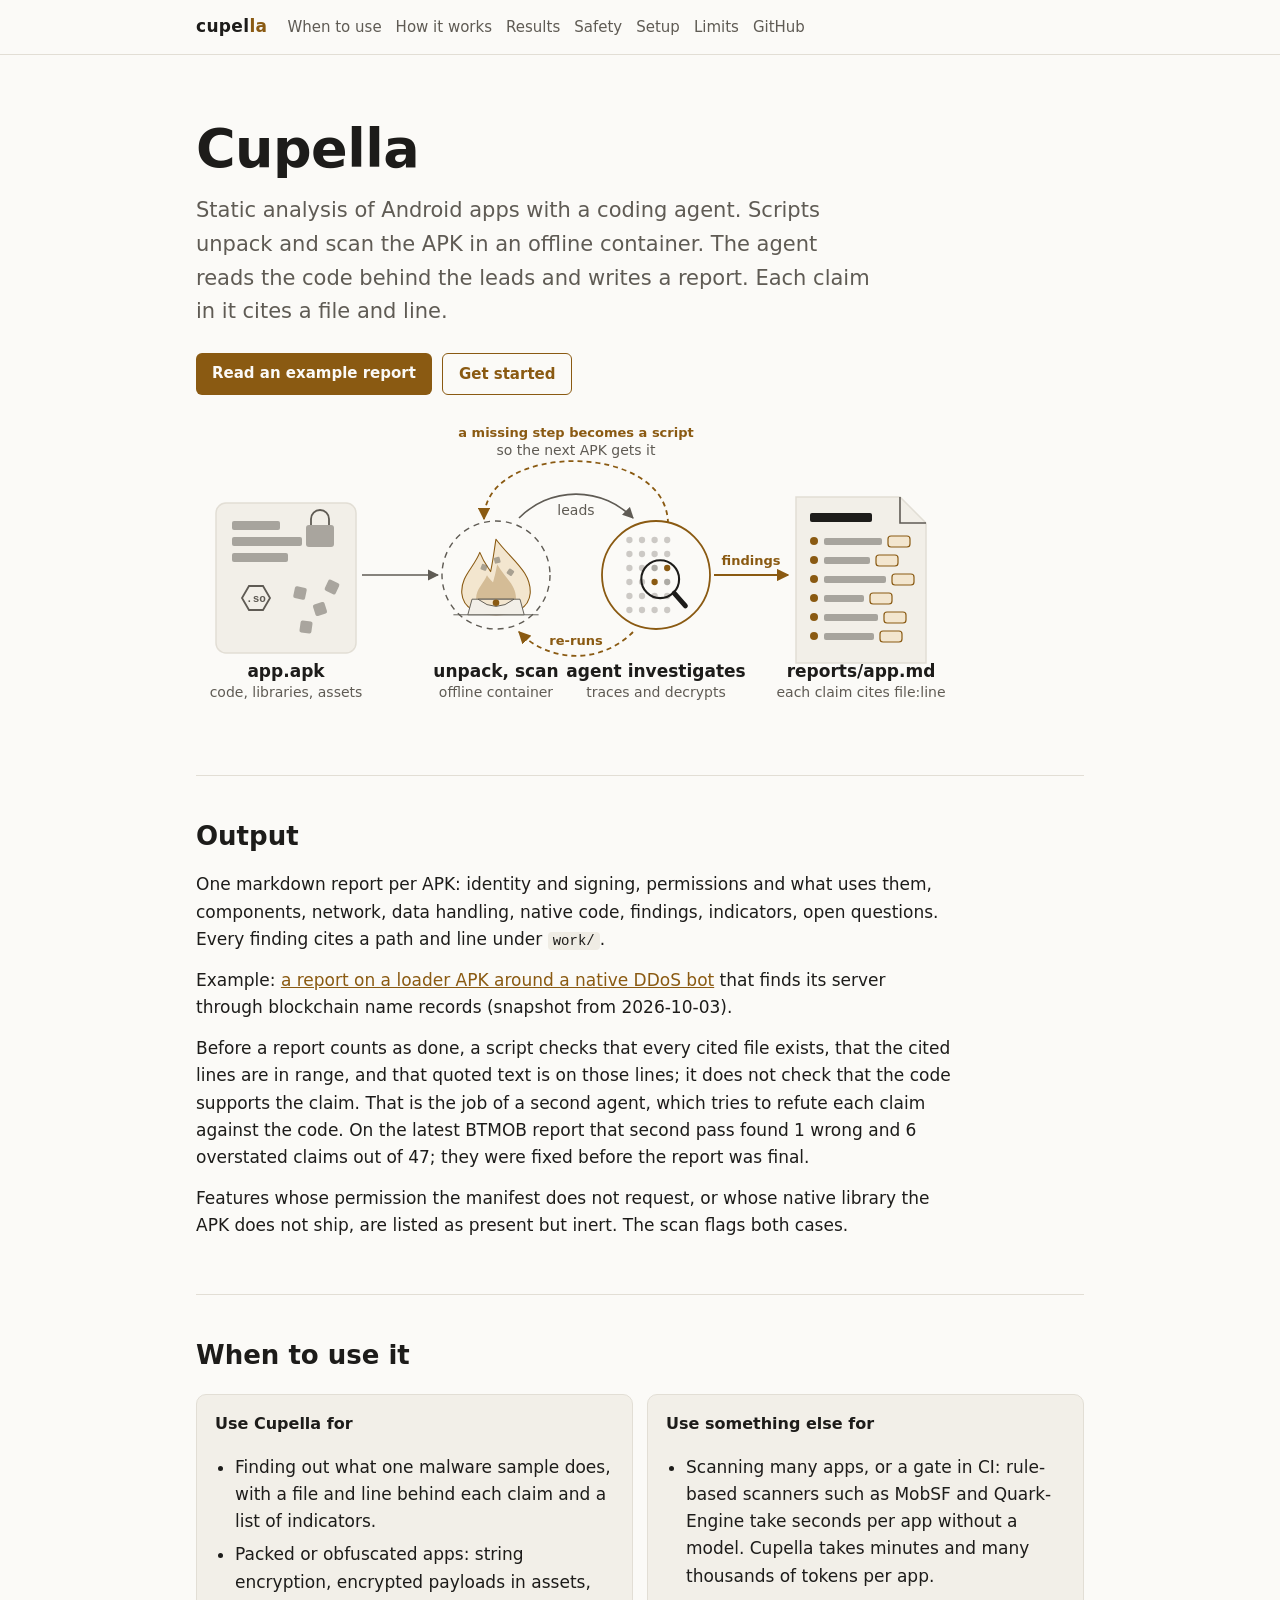
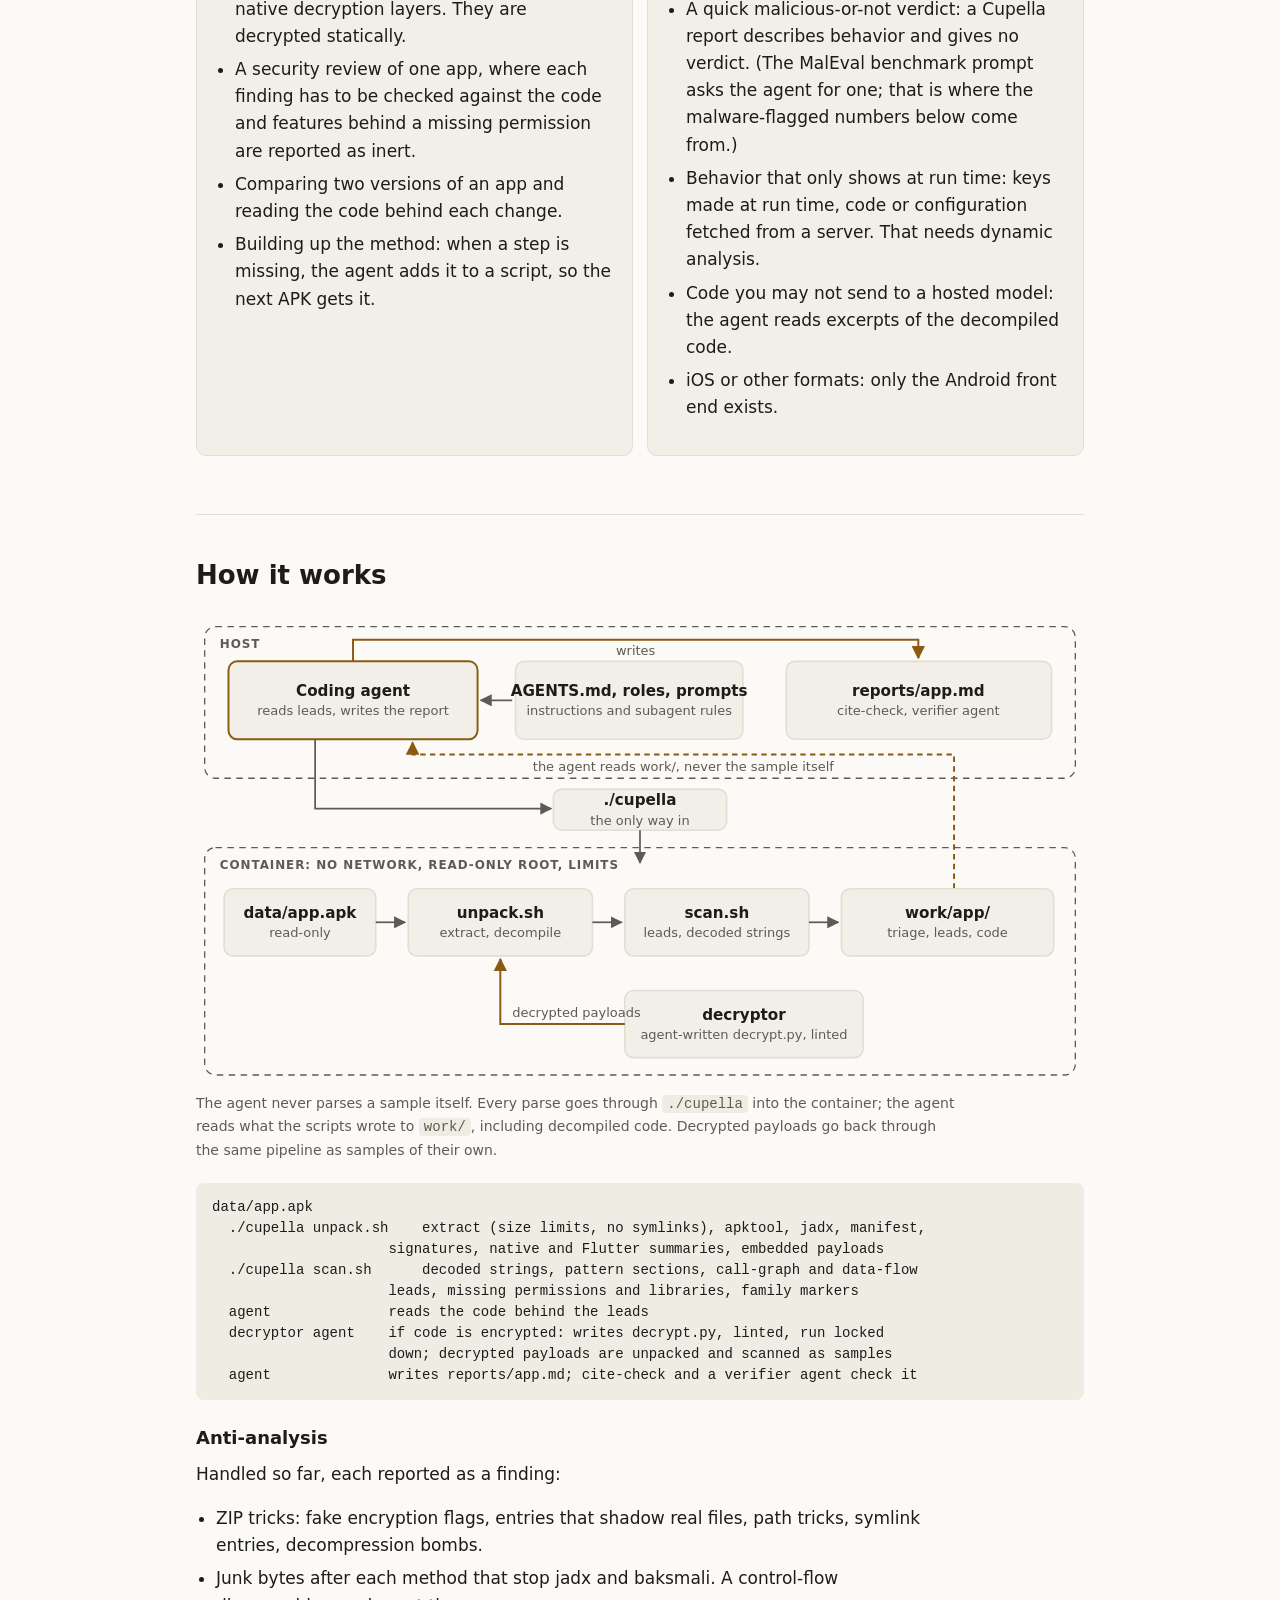
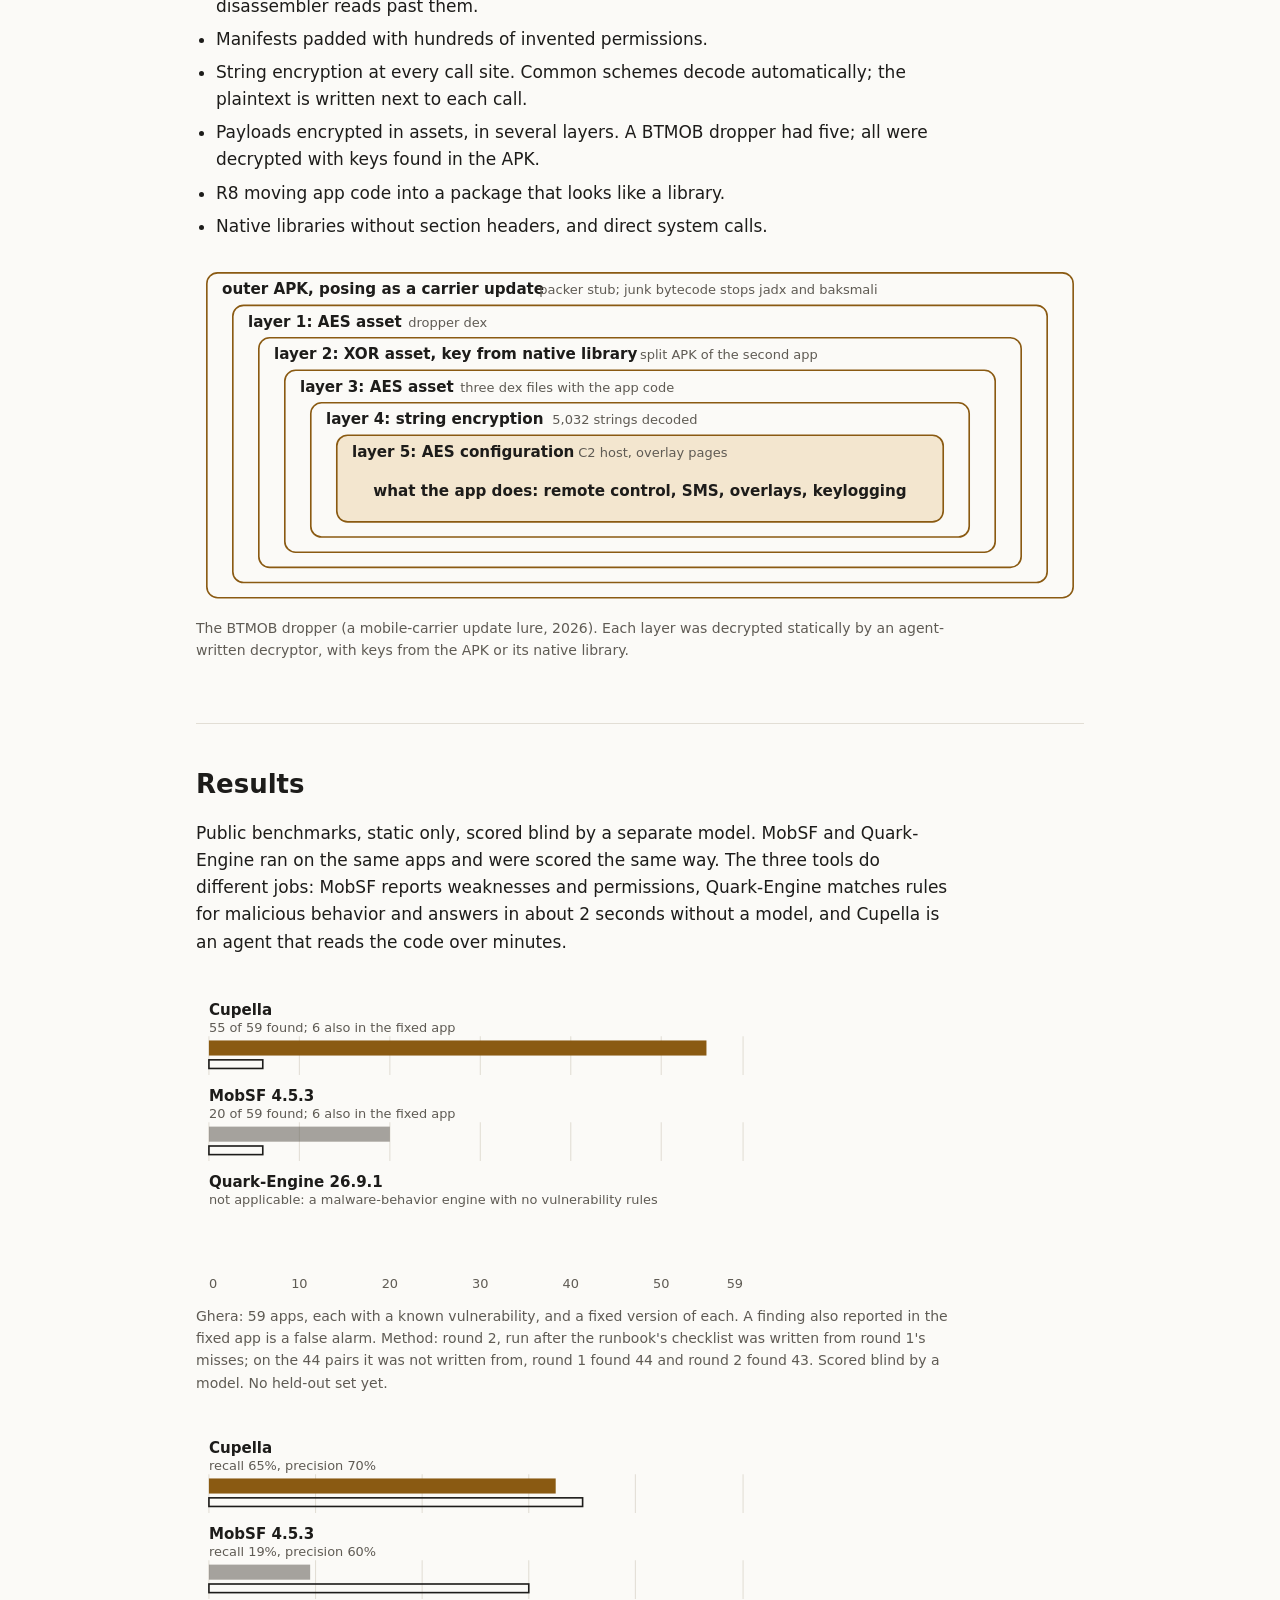
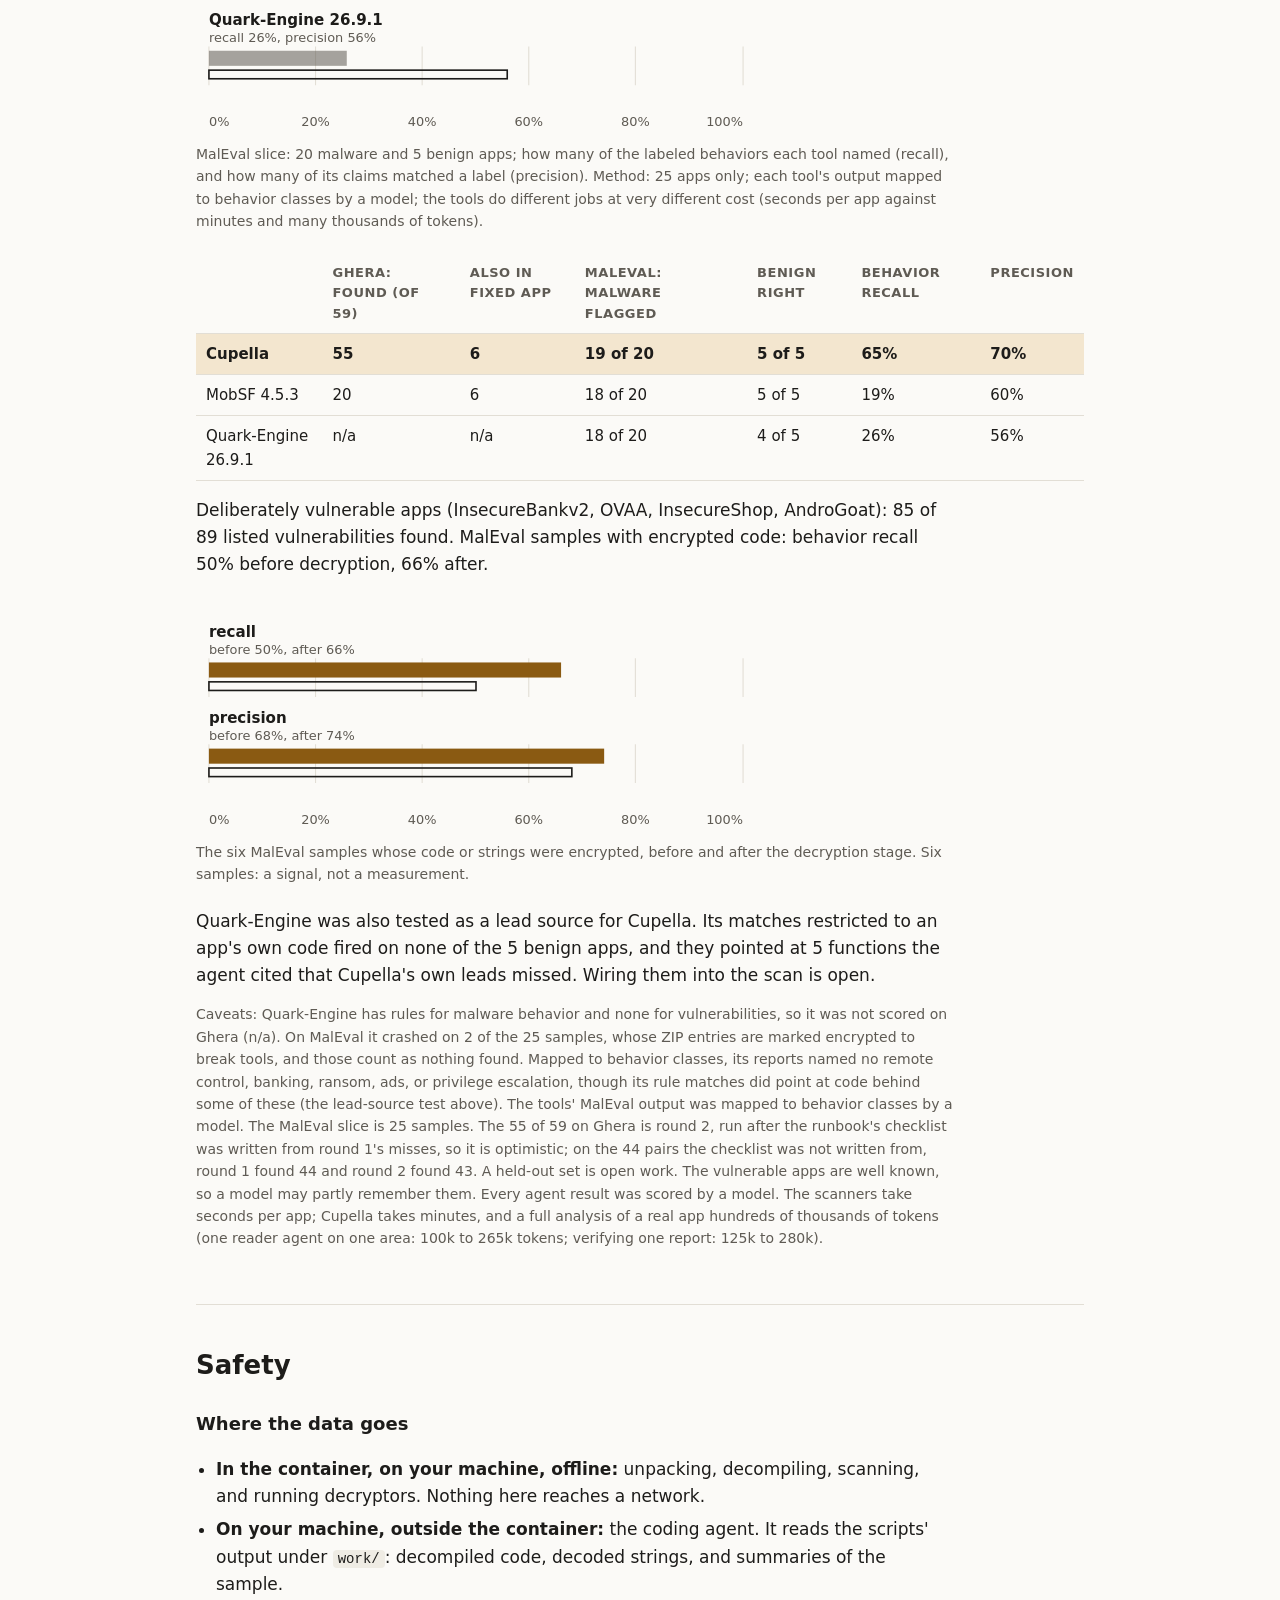
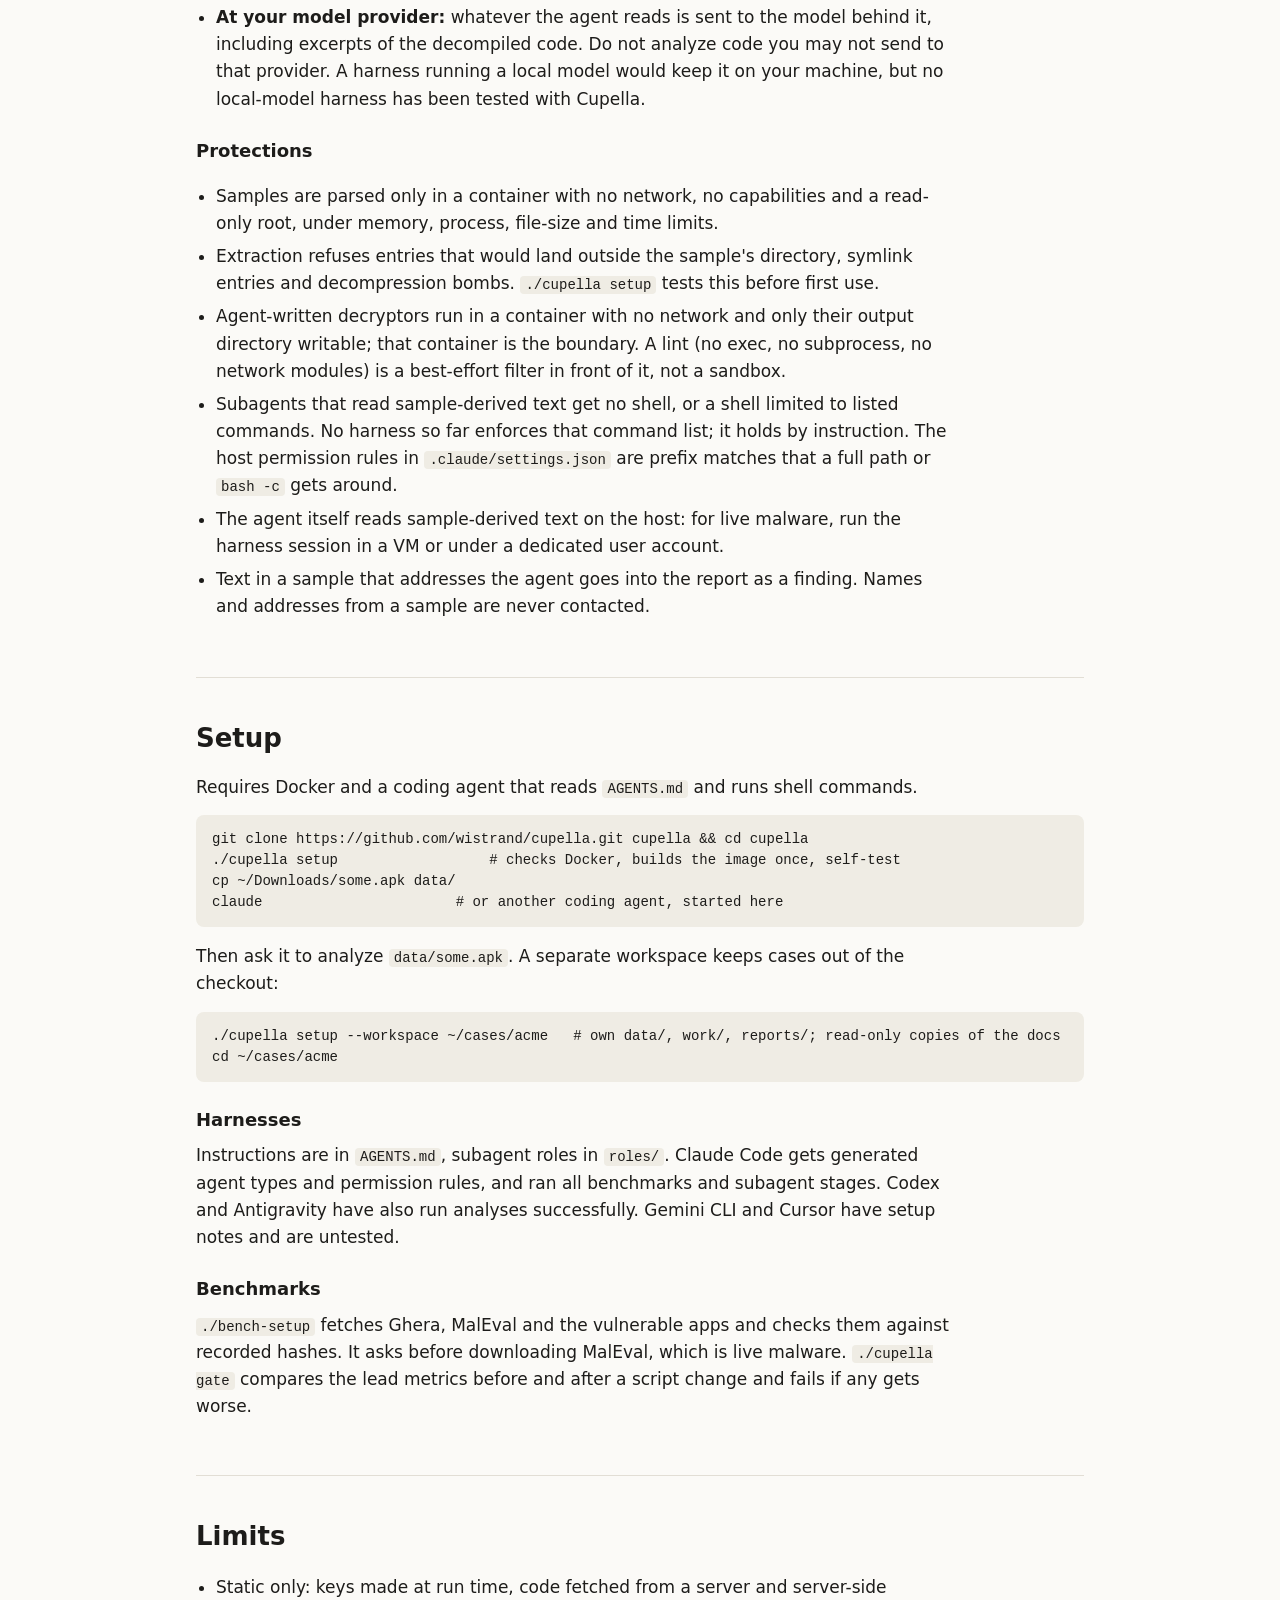
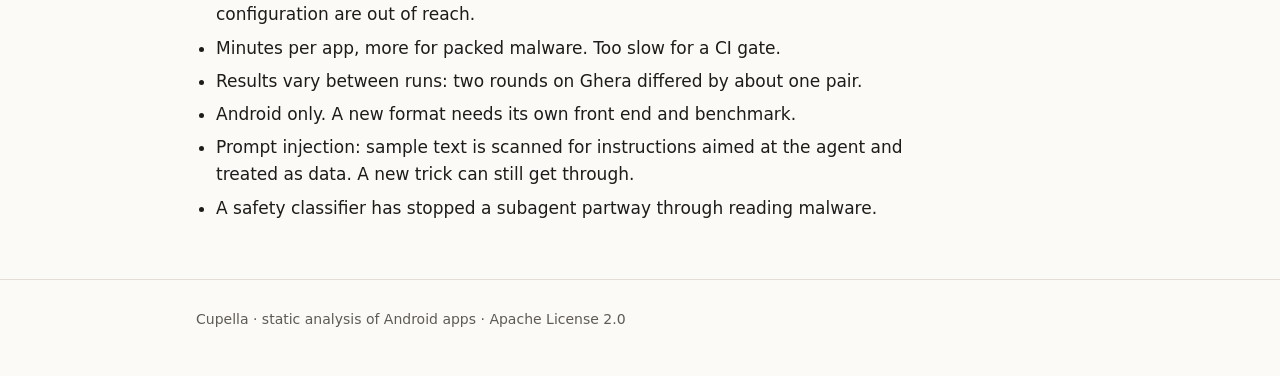
==== commit 32df02bc: "1" ====
--- a/docs/index.html
+++ b/docs/index.html
@@ -123,7 +123,7 @@
   <ul class="plain">
     <li><strong>In the container, on your machine, offline:</strong> unpacking, decompiling, scanning, and running decryptors. Nothing here reaches a network.</li>
     <li><strong>On your machine, outside the container:</strong> the coding agent. It reads the scripts' output under <code>work/</code>: decompiled code, decoded strings, and summaries of the sample.</li>
-    <li><strong>At your model provider:</strong> whatever the agent reads is sent to the model behind it, including excerpts of the decompiled code. Do not analyze code you may not send to that provider, or use a harness with a local model.</li>
+    <li><strong>At your model provider:</strong> whatever the agent reads is sent to the model behind it, including excerpts of the decompiled code. Do not analyze code you may not send to that provider. A harness running a local model would keep it on your machine, but no local-model harness has been tested with Cupella.</li>
   </ul>
   <h3>Protections</h3>
   <ul class="plain">
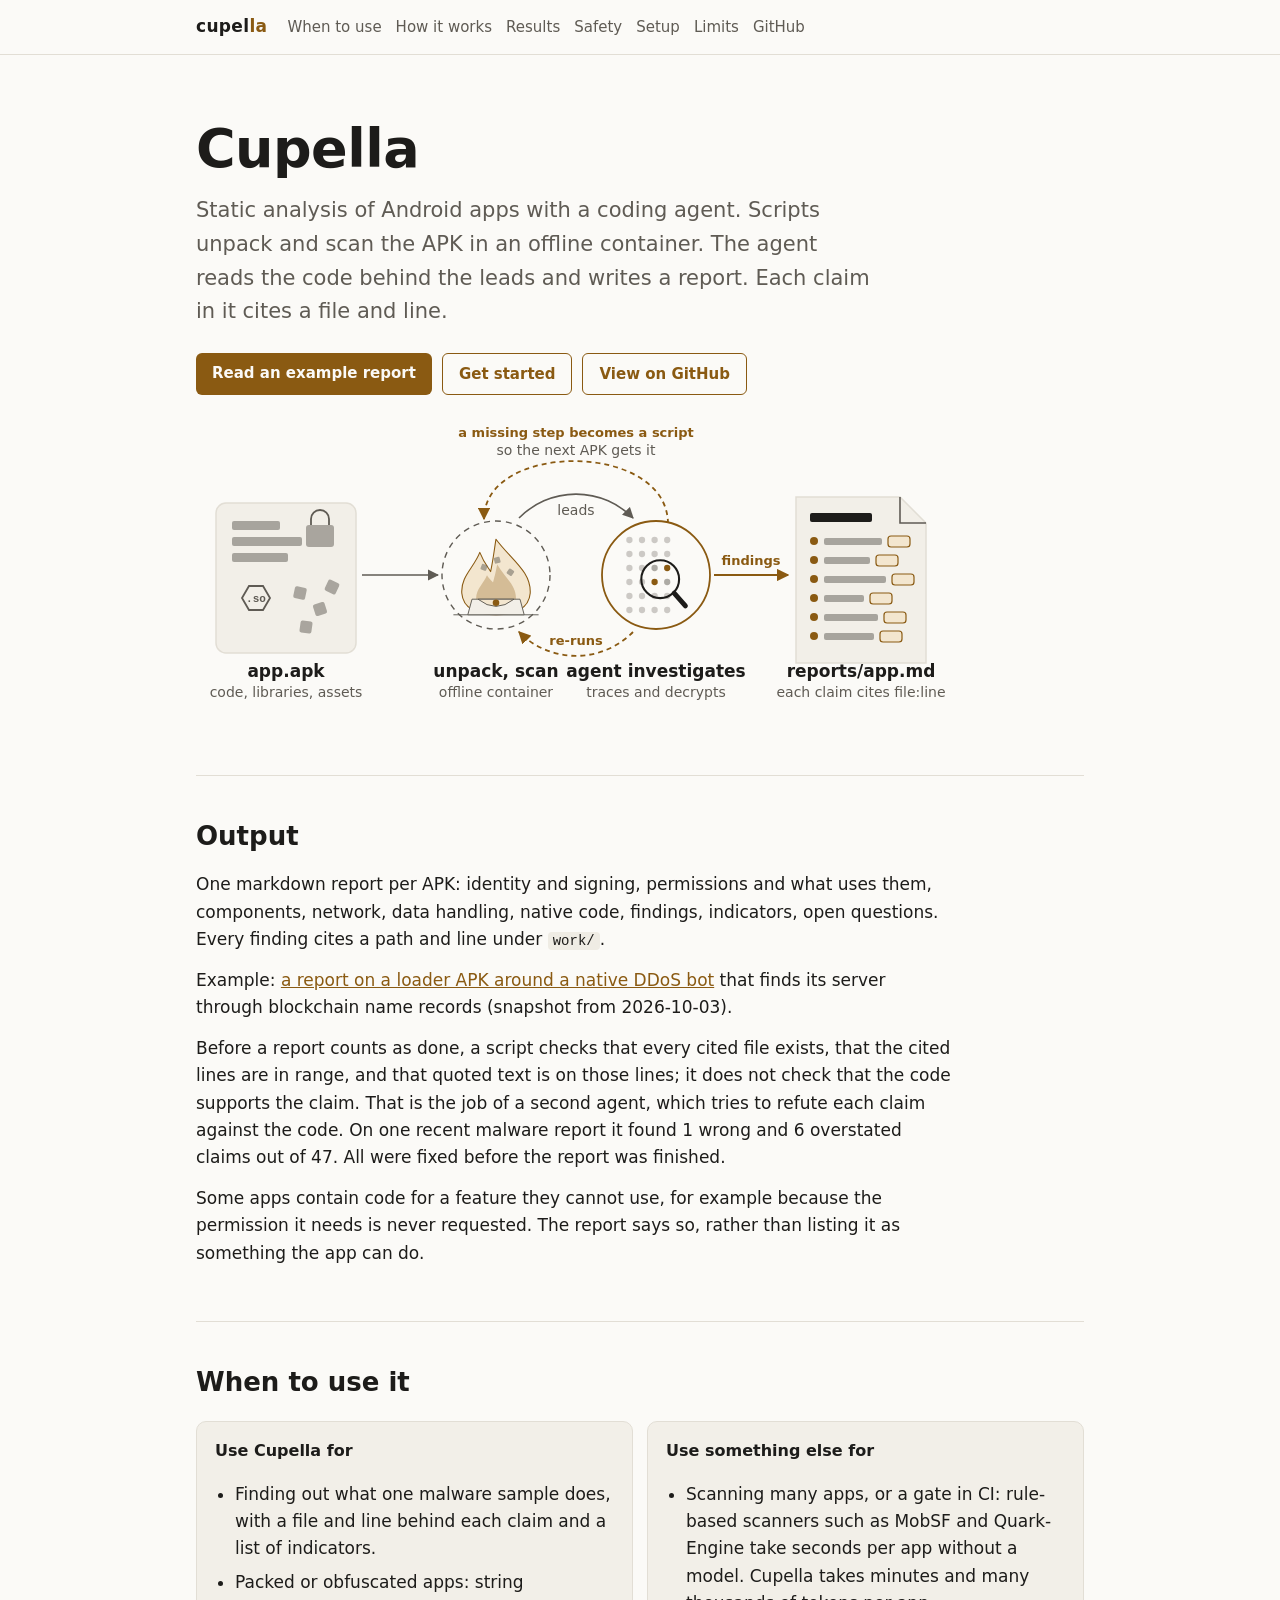
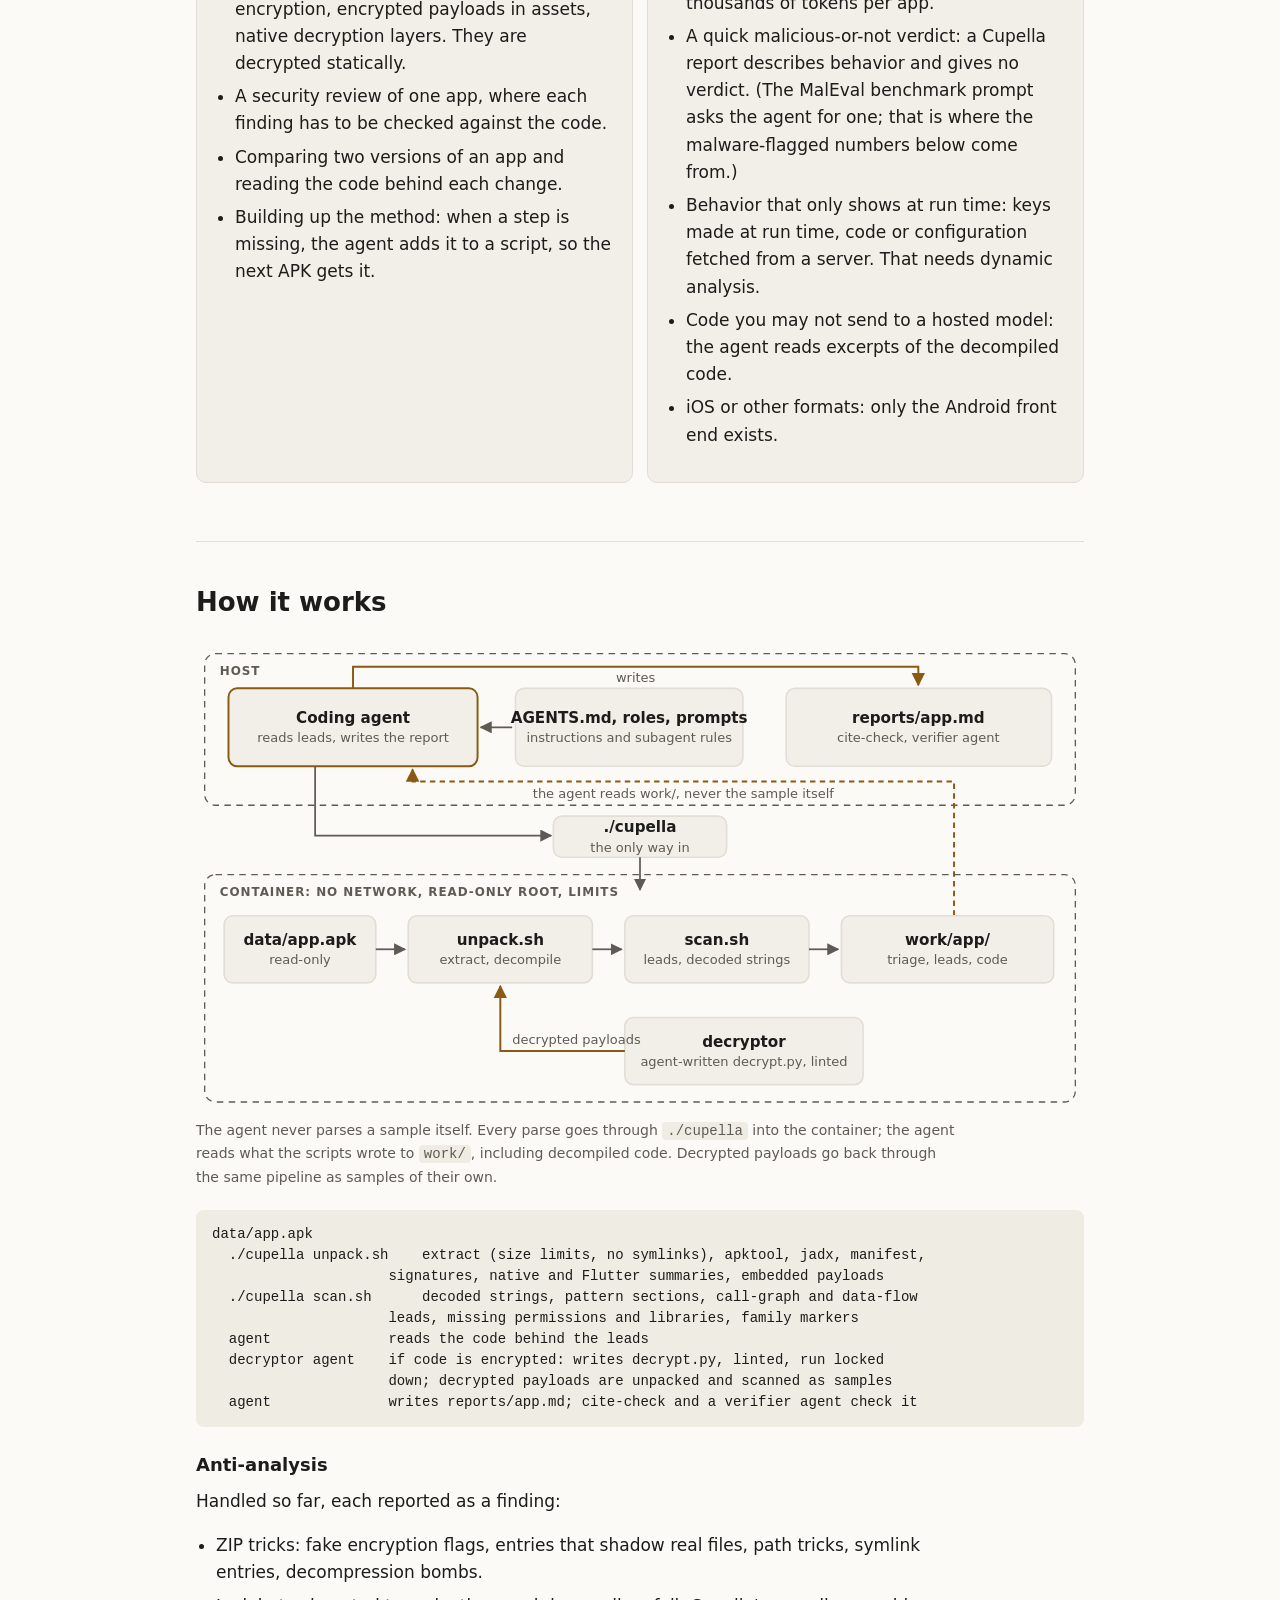
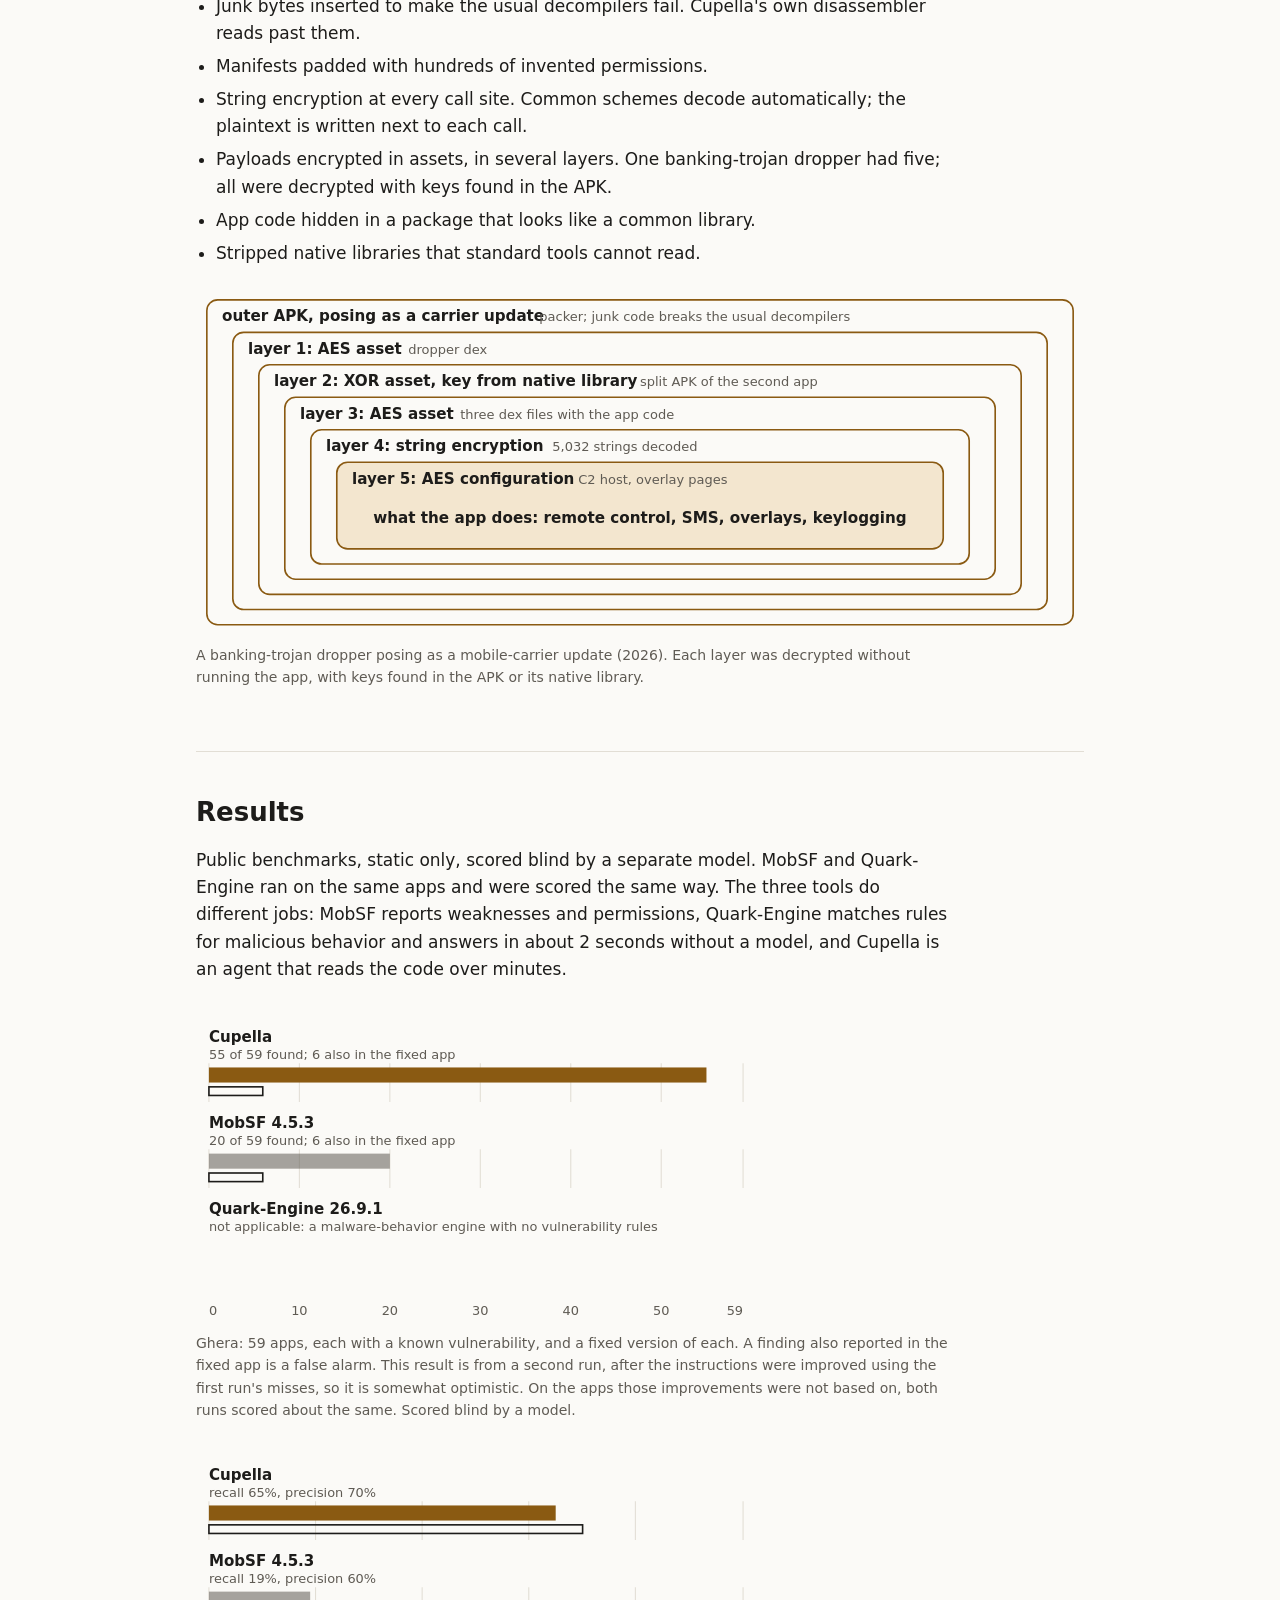
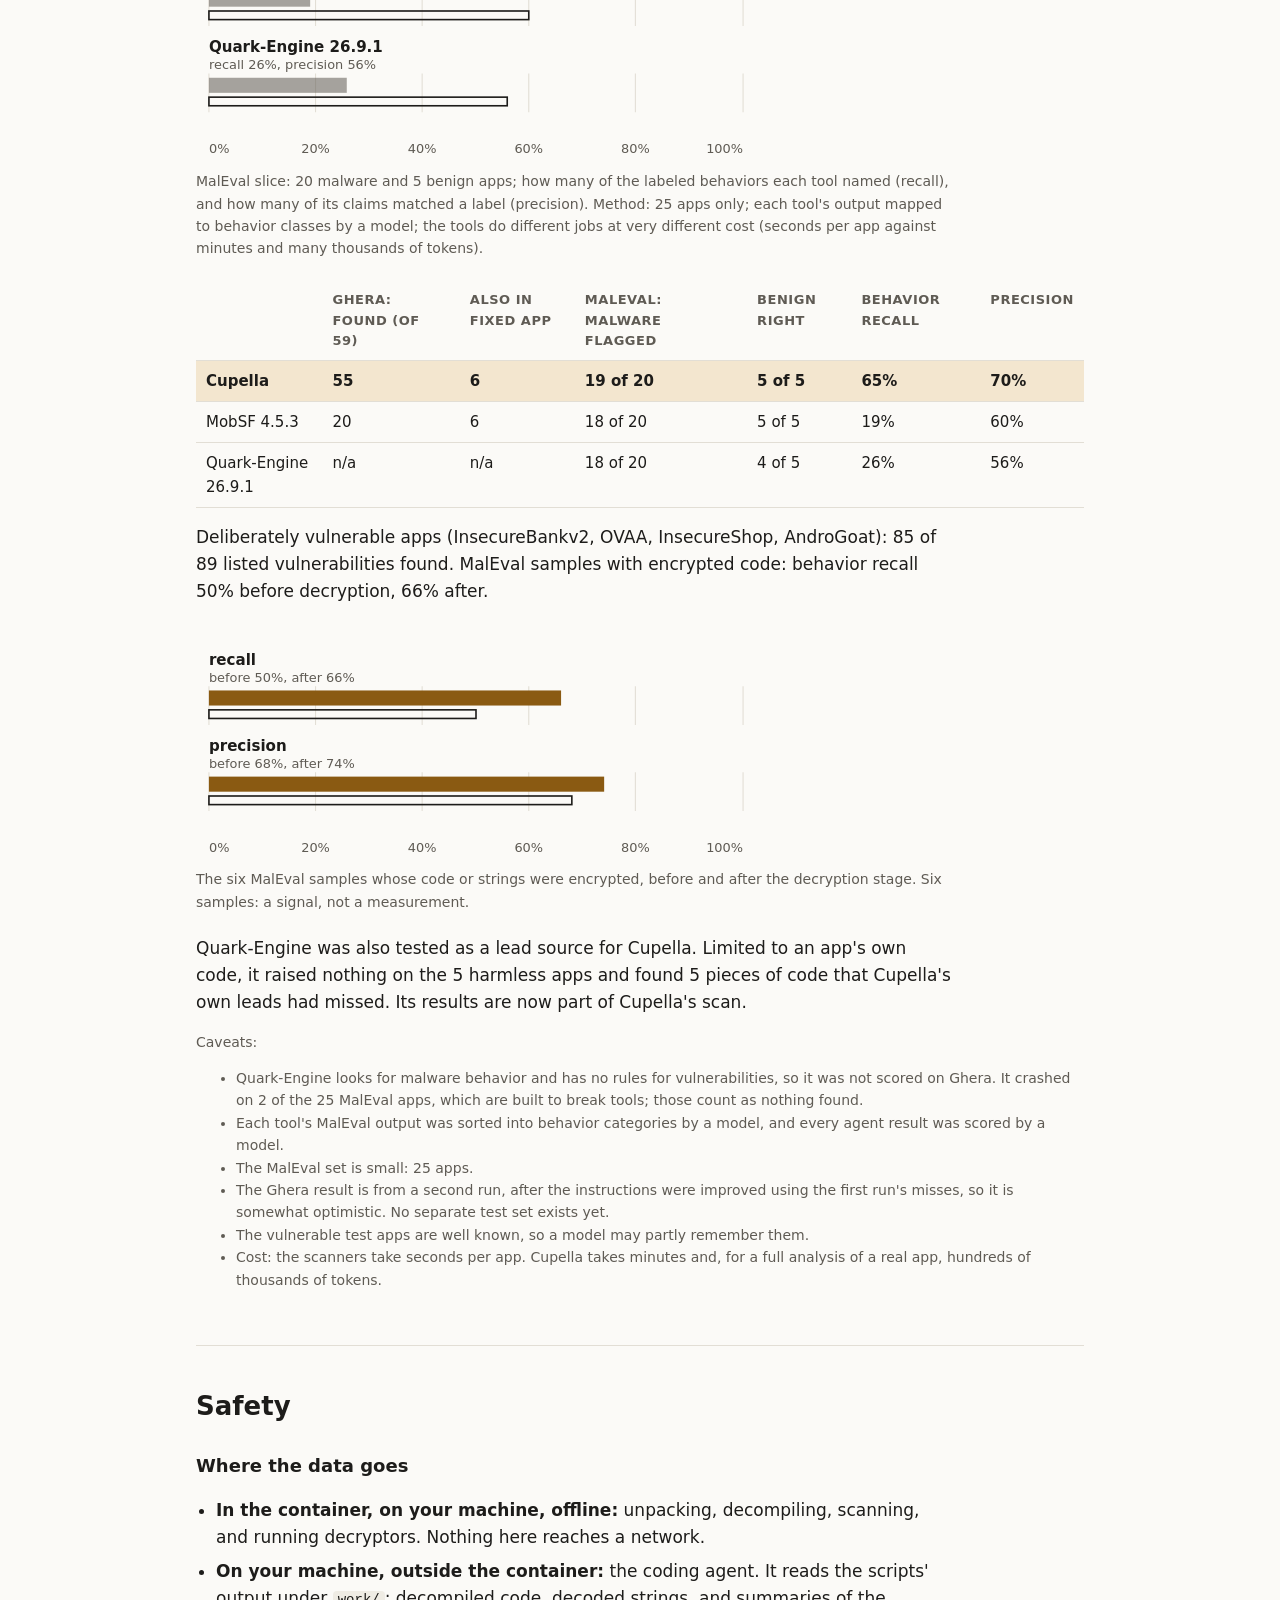
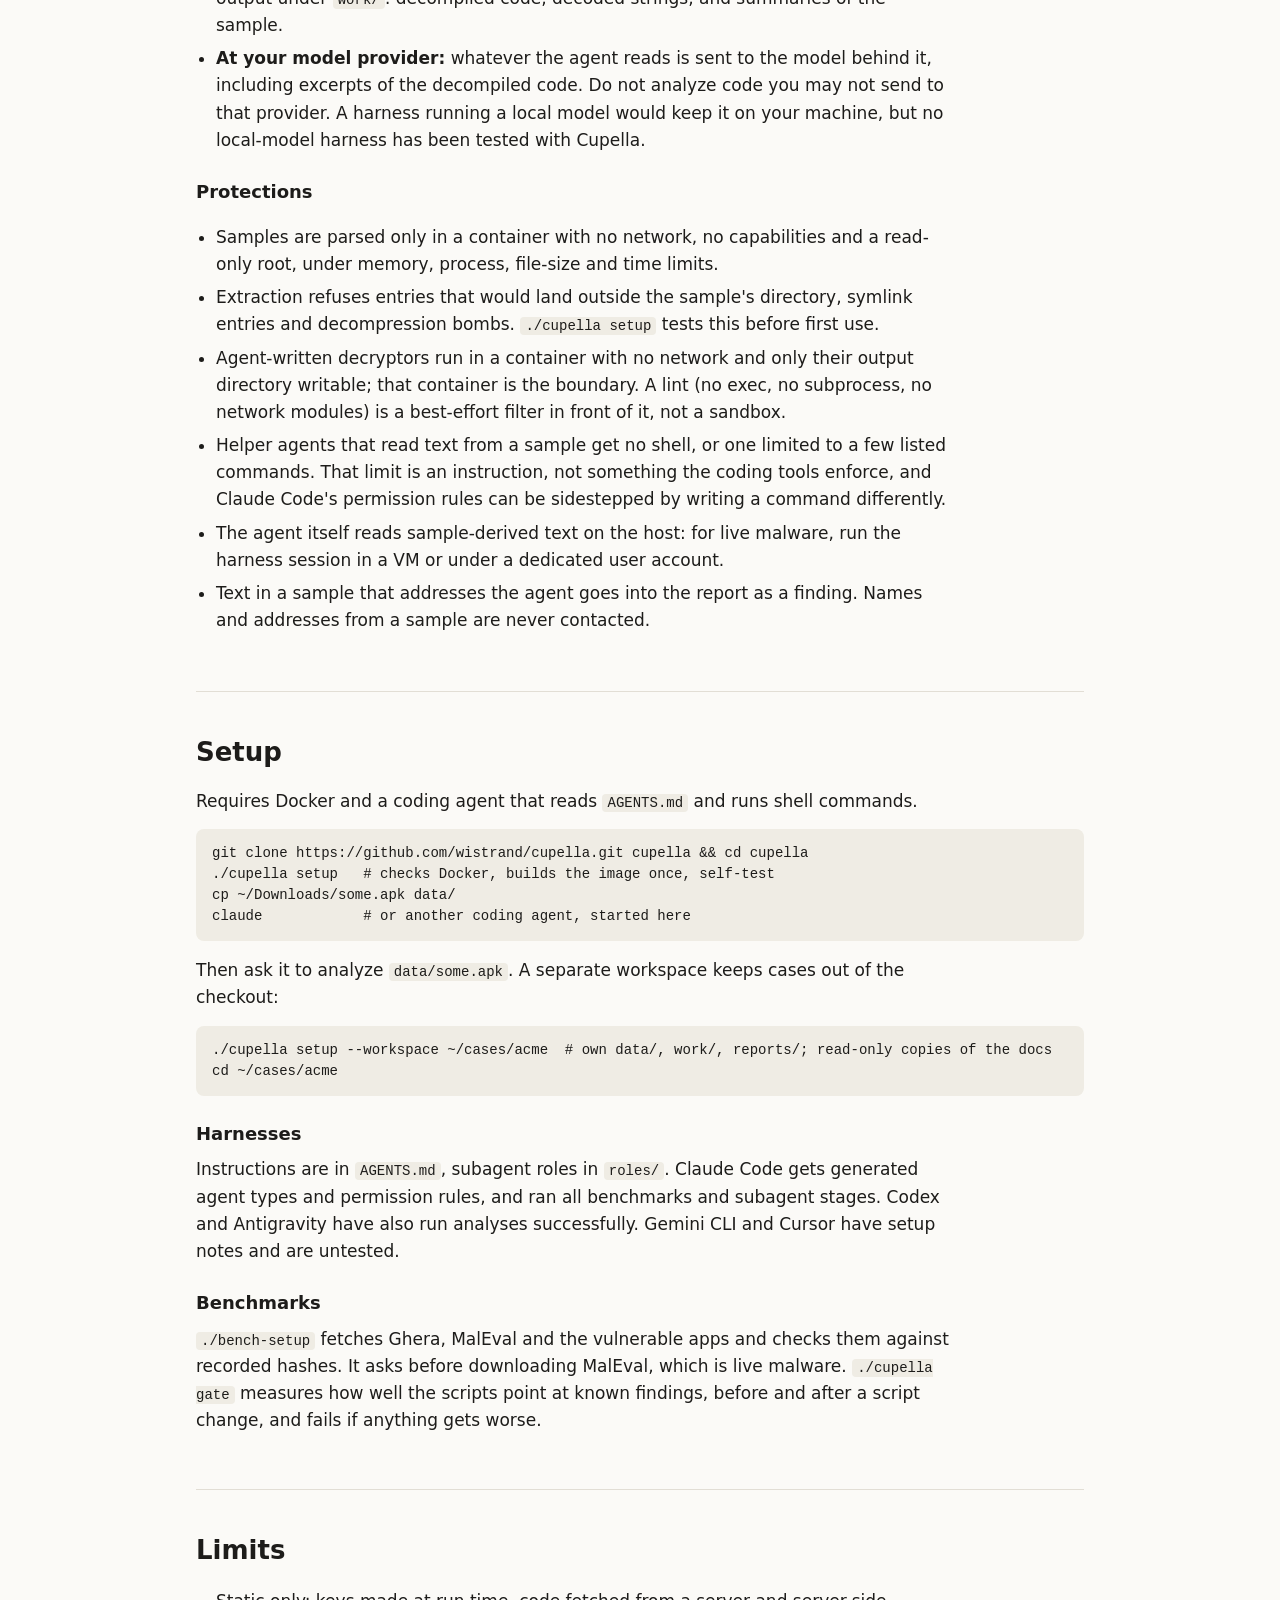
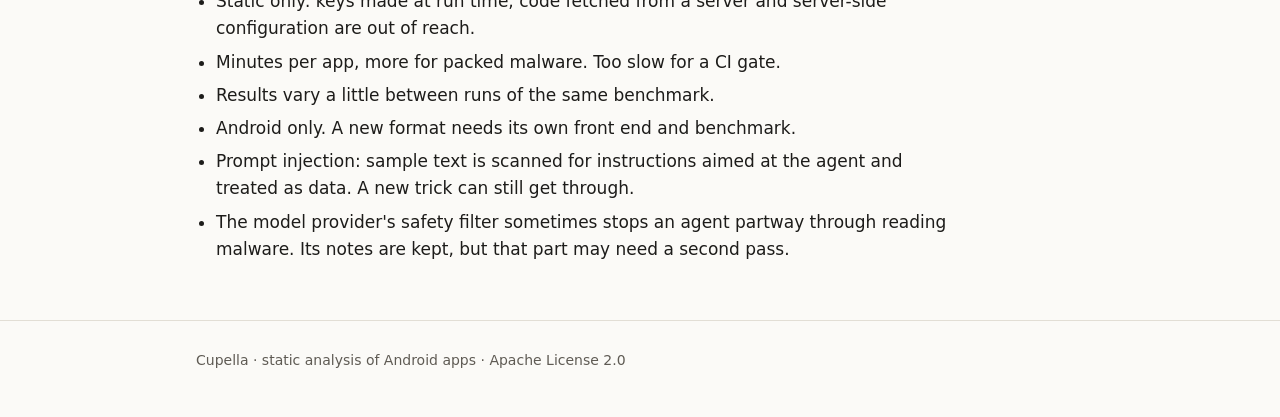
==== commit 9a0f8481: "1" ====
--- a/docs/index.html
+++ b/docs/index.html
@@ -30,7 +30,7 @@
 <div class="hero">
   <h1>Cupella</h1>
   <p class="lead">Static analysis of Android apps with a coding agent. Scripts unpack and scan the APK in an offline container. The agent reads the code behind the leads and writes a report. Each claim in it cites a file and line.</p>
-  <p class="cta"><a class="button" href="report.html?f=23282313-ddos-bot-loader.md">Read an example report</a> <a class="button secondary" href="#start">Get started</a></p>
+  <p class="cta"><a class="button" href="report.html?f=23282313-ddos-bot-loader.md">Read an example report</a> <a class="button secondary" href="#start">Get started</a> <a class="button secondary" href="https://github.com/wistrand/cupella">View on GitHub</a></p>
   <figure class="hero-fig"><svg viewBox="0 -46 760 290" role="img" aria-labelledby="hero-t"><title id="hero-t">What Cupella does: the APK goes into a loop between scripts in an offline container and the agent, which reads the leads and sends new runs back; a step no script covers is added to the scripts, so the next APK gets it; the report cites a file and line for each claim</title><defs><marker id="hah" viewBox="0 0 10 10" refX="9" refY="5" markerWidth="7" markerHeight="7" orient="auto-start-reverse"><path d="M0,0 L10,5 L0,10 z" class="s-arrowhead"/></marker><marker id="haha" viewBox="0 0 10 10" refX="9" refY="5" markerWidth="7" markerHeight="7" orient="auto-start-reverse"><path d="M0,0 L10,5 L0,10 z" class="s-arrowhead-a"/></marker></defs><rect x="20" y="40" width="140" height="150" rx="10" class="s-box"/><rect x="36" y="58" width="48" height="9" rx="2" class="h-ore"/><rect x="36" y="74" width="70" height="9" rx="2" class="h-ore"/><rect x="36" y="90" width="56" height="9" rx="2" class="h-ore"/><rect x="110" y="62" width="28" height="22" rx="3" class="h-ore"/><path d="M115,62 v-6 a9,9 0 0 1 18,0 v6" class="h-stroke"/><polygon points="74,135 67,147 53,147 46,135 53,123 67,123" class="h-stroke"/><text x="60" y="139" class="h-mono" text-anchor="middle">.so</text><rect x="98" y="124" width="12" height="12" rx="2" class="h-ore" transform="rotate(12 104 130)"/><rect x="118" y="140" width="12" height="12" rx="2" class="h-ore" transform="rotate(-18 124 146)"/><rect x="104" y="158" width="12" height="12" rx="2" class="h-ore" transform="rotate(8 110 164)"/><rect x="130" y="118" width="12" height="12" rx="2" class="h-ore" transform="rotate(25 136 124)"/><text x="90" y="214" class="h-t h-lab" text-anchor="middle">app.apk</text><text x="90" y="234" class="h-m h-lab" text-anchor="middle">code, libraries, assets</text><polyline points="166,112 242,112" class="s-line" marker-end="url(#hah)"/><path d="M323,55 A80,80 0 0 1 437,55" class="s-line" marker-end="url(#hah)"/><text x="380" y="52" class="h-m" text-anchor="middle">leads</text><path d="M437,169 A80,80 0 0 1 323,169" class="s-accent-line" stroke-dasharray="5 4" marker-end="url(#haha)"/><text x="380" y="182" class="h-accent-t" text-anchor="middle">re-runs</text><path d="M472,61 C472,-22 288,-22 288,56" class="s-accent-line" stroke-dasharray="5 4" marker-end="url(#haha)"/><text x="380" y="-26" class="h-accent-t" text-anchor="middle">a missing step becomes a script</text><text x="380" y="-8" class="h-m" text-anchor="middle">so the next APK gets it</text><circle cx="300" cy="112" r="54" class="h-node"/><g transform="translate(300 114) scale(.6) translate(-295 -113)"><path d="M295,50 C320,84 354,104 352,140 C350,165 327,176 295,176 C263,176 240,165 238,140 C236,112 258,98 268,72 C276,92 283,98 286,104 C290,86 292,68 295,50 Z" class="h-flame-out"/><path d="M297,92 C310,114 330,128 328,150 C326,167 312,176 295,176 C278,176 264,167 262,150 C261,134 274,124 280,110 C285,118 289,120 290,122 C293,112 295,102 297,92 Z" class="h-flame-in"/><line x1="224" y1="176" x2="366" y2="176" class="s-line"/><rect x="270" y="92" width="10" height="10" rx="2" class="h-ore" transform="rotate(20 275 97)"/><rect x="292" y="80" width="10" height="10" rx="2" class="h-ore" transform="rotate(-15 297 85)"/><rect x="314" y="100" width="10" height="10" rx="2" class="h-ore" transform="rotate(35 319 105)"/><path d="M248,176 L255,150 H335 L342,176 Z" class="h-cupel"/><path d="M265,150 Q295,174 325,150 Z" class="h-hollow"/><circle cx="295" cy="156" r="5.5" class="h-gold"/></g><text x="300" y="214" class="h-t h-lab" text-anchor="middle">unpack, scan</text><text x="300" y="234" class="h-m h-lab" text-anchor="middle">offline container</text><circle cx="460" cy="112" r="54" class="h-node-a"/><g transform="translate(460 112) scale(.7) translate(-492 -112)"><circle cx="454" cy="62" r="4.5" class="h-dot"/><circle cx="454" cy="82" r="4.5" class="h-dot"/><circle cx="454" cy="102" r="4.5" class="h-dot"/><circle cx="454" cy="122" r="4.5" class="h-dot"/><circle cx="454" cy="142" r="4.5" class="h-dot"/><circle cx="454" cy="162" r="4.5" class="h-dot"/><circle cx="472" cy="62" r="4.5" class="h-dot"/><circle cx="472" cy="82" r="4.5" class="h-dot"/><circle cx="472" cy="102" r="4.5" class="h-dot"/><circle cx="472" cy="122" r="4.5" class="h-dot"/><circle cx="472" cy="142" r="4.5" class="h-dot"/><circle cx="472" cy="162" r="4.5" class="h-dot"/><circle cx="490" cy="62" r="4.5" class="h-dot"/><circle cx="490" cy="82" r="4.5" class="h-dot"/><circle cx="490" cy="102" r="4.5" class="h-ore"/><circle cx="490" cy="122" r="4.5" class="h-gold"/><circle cx="490" cy="142" r="4.5" class="h-dot"/><circle cx="490" cy="162" r="4.5" class="h-dot"/><circle cx="508" cy="62" r="4.5" class="h-dot"/><circle cx="508" cy="82" r="4.5" class="h-dot"/><circle cx="508" cy="102" r="4.5" class="h-gold"/><circle cx="508" cy="122" r="4.5" class="h-ore"/><circle cx="508" cy="142" r="4.5" class="h-dot"/><circle cx="508" cy="162" r="4.5" class="h-dot"/><circle cx="498" cy="118" r="27" class="h-lens"/><line x1="518" y1="138" x2="534" y2="156" class="h-handle"/></g><text x="460" y="214" class="h-t h-lab" text-anchor="middle">agent investigates</text><text x="460" y="234" class="h-m h-lab" text-anchor="middle">traces and decrypts</text><polyline points="518,112 592,112" class="s-accent-line" marker-end="url(#haha)"/><text x="555" y="102" class="h-accent-t" text-anchor="middle">findings</text><path d="M600,34 h104 l26,26 v140 h-130 z" class="s-box"/><path d="M704,34 v26 h26" class="s-line"/><rect x="614" y="50" width="62" height="9" rx="2" class="h-ink"/><circle cx="618" cy="78" r="4" class="h-gold"/><rect x="628" y="75" width="58" height="7" rx="2" class="h-ore"/><rect x="692" y="73" width="22" height="11" rx="3" class="h-cite"/><circle cx="618" cy="97" r="4" class="h-gold"/><rect x="628" y="94" width="46" height="7" rx="2" class="h-ore"/><rect x="680" y="92" width="22" height="11" rx="3" class="h-cite"/><circle cx="618" cy="116" r="4" class="h-gold"/><rect x="628" y="113" width="62" height="7" rx="2" class="h-ore"/><rect x="696" y="111" width="22" height="11" rx="3" class="h-cite"/><circle cx="618" cy="135" r="4" class="h-gold"/><rect x="628" y="132" width="40" height="7" rx="2" class="h-ore"/><rect x="674" y="130" width="22" height="11" rx="3" class="h-cite"/><circle cx="618" cy="154" r="4" class="h-gold"/><rect x="628" y="151" width="54" height="7" rx="2" class="h-ore"/><rect x="688" y="149" width="22" height="11" rx="3" class="h-cite"/><circle cx="618" cy="173" r="4" class="h-gold"/><rect x="628" y="170" width="50" height="7" rx="2" class="h-ore"/><rect x="684" y="168" width="22" height="11" rx="3" class="h-cite"/><text x="665" y="214" class="h-t h-lab" text-anchor="middle">reports/app.md</text><text x="665" y="234" class="h-m h-lab" text-anchor="middle">each claim cites file:line</text></svg></figure>
   <p class="hero-steps">app.apk (code, libraries, assets) &rarr; unpack, scan (offline container) &rarr; agent investigates (traces and decrypts) &rarr; reports/app.md (each claim cites file:line)</p>
 </div>
@@ -39,8 +39,8 @@
   <h2>Output</h2>
   <p>One markdown report per APK: identity and signing, permissions and what uses them, components, network, data handling, native code, findings, indicators, open questions. Every finding cites a path and line under <code>work/</code>.</p>
   <p>Example: <a href="report.html?f=23282313-ddos-bot-loader.md">a report on a loader APK around a native DDoS bot</a> that finds its server through blockchain name records (snapshot from 2026-10-03).</p>
-  <p>Before a report counts as done, a script checks that every cited file exists, that the cited lines are in range, and that quoted text is on those lines; it does not check that the code supports the claim. That is the job of a second agent, which tries to refute each claim against the code. On the latest BTMOB report that second pass found 1 wrong and 6 overstated claims out of 47; they were fixed before the report was final.</p>
-  <p>Features whose permission the manifest does not request, or whose native library the APK does not ship, are listed as present but inert. The scan flags both cases.</p>
+  <p>Before a report counts as done, a script checks that every cited file exists, that the cited lines are in range, and that quoted text is on those lines; it does not check that the code supports the claim. That is the job of a second agent, which tries to refute each claim against the code. On one recent malware report it found 1 wrong and 6 overstated claims out of 47. All were fixed before the report was finished.</p>
+  <p>Some apps contain code for a feature they cannot use, for example because the permission it needs is never requested. The report says so, rather than listing it as something the app can do.</p>
 </section>
 
 <section id="when">
@@ -51,7 +51,7 @@
       <ul class="plain">
         <li>Finding out what one malware sample does, with a file and line behind each claim and a list of indicators.</li>
         <li>Packed or obfuscated apps: string encryption, encrypted payloads in assets, native decryption layers. They are decrypted statically.</li>
-        <li>A security review of one app, where each finding has to be checked against the code and features behind a missing permission are reported as inert.</li>
+        <li>A security review of one app, where each finding has to be checked against the code.</li>
         <li>Comparing two versions of an app and reading the code behind each change.</li>
         <li>Building up the method: when a step is missing, the agent adds it to a script, so the next APK gets it.</li>
       </ul>
@@ -86,20 +86,20 @@
   <p>Handled so far, each reported as a finding:</p>
   <ul class="plain">
     <li>ZIP tricks: fake encryption flags, entries that shadow real files, path tricks, symlink entries, decompression bombs.</li>
-    <li>Junk bytes after each method that stop jadx and baksmali. A control-flow disassembler reads past them.</li>
+    <li>Junk bytes inserted to make the usual decompilers fail. Cupella's own disassembler reads past them.</li>
     <li>Manifests padded with hundreds of invented permissions.</li>
     <li>String encryption at every call site. Common schemes decode automatically; the plaintext is written next to each call.</li>
-    <li>Payloads encrypted in assets, in several layers. A BTMOB dropper had five; all were decrypted with keys found in the APK.</li>
-    <li>R8 moving app code into a package that looks like a library.</li>
-    <li>Native libraries without section headers, and direct system calls.</li>
+    <li>Payloads encrypted in assets, in several layers. One banking-trojan dropper had five; all were decrypted with keys found in the APK.</li>
+    <li>App code hidden in a package that looks like a common library.</li>
+    <li>Stripped native libraries that standard tools cannot read.</li>
   </ul>
-<figure><div class="fig-scroll"><svg viewBox="0 0 820 320" role="img" aria-labelledby="lay-t"><title id="lay-t">The five layers of the BTMOB dropper, decrypted from the outside in</title><rect x="10" y="10" width="800" height="300" rx="10" class="s-layer"/><text x="24" y="30" class="s-t">outer APK, posing as a carrier update</text><text x="317" y="30" class="s-m">packer stub; junk bytecode stops jadx and baksmali</text><rect x="34" y="40" width="752" height="256" rx="10" class="s-layer"/><text x="48" y="60" class="s-t">layer 1: AES asset</text><text x="196" y="60" class="s-m">dropper dex</text><rect x="58" y="70" width="704" height="212" rx="10" class="s-layer"/><text x="72" y="90" class="s-t">layer 2: XOR asset, key from native library</text><text x="410" y="90" class="s-m">split APK of the second app</text><rect x="82" y="100" width="656" height="168" rx="10" class="s-layer"/><text x="96" y="120" class="s-t">layer 3: AES asset</text><text x="244" y="120" class="s-m">three dex files with the app code</text><rect x="106" y="130" width="608" height="124" rx="10" class="s-layer"/><text x="120" y="150" class="s-t">layer 4: string encryption</text><text x="329" y="150" class="s-m">5,032 strings decoded</text><rect x="130" y="160" width="560" height="80" rx="10" class="s-layer-fill"/><text x="144" y="180" class="s-t">layer 5: AES configuration</text><text x="353" y="180" class="s-m">C2 host, overlay pages</text><text x="410" y="216" class="s-t" text-anchor="middle">what the app does: remote control, SMS, overlays, keylogging</text></svg></div><figcaption>The BTMOB dropper (a mobile-carrier update lure, 2026). Each layer was decrypted statically by an agent-written decryptor, with keys from the APK or its native library.</figcaption></figure>
+<figure><div class="fig-scroll"><svg viewBox="0 0 820 320" role="img" aria-labelledby="lay-t"><title id="lay-t">The five layers of a banking-trojan dropper, decrypted from the outside in</title><rect x="10" y="10" width="800" height="300" rx="10" class="s-layer"/><text x="24" y="30" class="s-t">outer APK, posing as a carrier update</text><text x="317" y="30" class="s-m">packer; junk code breaks the usual decompilers</text><rect x="34" y="40" width="752" height="256" rx="10" class="s-layer"/><text x="48" y="60" class="s-t">layer 1: AES asset</text><text x="196" y="60" class="s-m">dropper dex</text><rect x="58" y="70" width="704" height="212" rx="10" class="s-layer"/><text x="72" y="90" class="s-t">layer 2: XOR asset, key from native library</text><text x="410" y="90" class="s-m">split APK of the second app</text><rect x="82" y="100" width="656" height="168" rx="10" class="s-layer"/><text x="96" y="120" class="s-t">layer 3: AES asset</text><text x="244" y="120" class="s-m">three dex files with the app code</text><rect x="106" y="130" width="608" height="124" rx="10" class="s-layer"/><text x="120" y="150" class="s-t">layer 4: string encryption</text><text x="329" y="150" class="s-m">5,032 strings decoded</text><rect x="130" y="160" width="560" height="80" rx="10" class="s-layer-fill"/><text x="144" y="180" class="s-t">layer 5: AES configuration</text><text x="353" y="180" class="s-m">C2 host, overlay pages</text><text x="410" y="216" class="s-t" text-anchor="middle">what the app does: remote control, SMS, overlays, keylogging</text></svg></div><figcaption>A banking-trojan dropper posing as a mobile-carrier update (2026). Each layer was decrypted without running the app, with keys found in the APK or its native library.</figcaption></figure>
 </section>
 
 <section id="results">
   <h2>Results</h2>
   <p>Public benchmarks, static only, scored blind by a separate model. MobSF and Quark-Engine ran on the same apps and were scored the same way. The three tools do different jobs: MobSF reports weaknesses and permissions, Quark-Engine matches rules for malicious behavior and answers in about 2 seconds without a model, and Cupella is an agent that reads the code over minutes.</p>
-<figure><div class="fig-chart"><svg viewBox="0 0 520 296" role="img" aria-labelledby="gh-t"><title id="gh-t">Ghera: vulnerabilities found of 59 (filled bar) and fixed apps also flagged (outline); Quark-Engine not applicable</title><text x="12" y="288" class="s-m" text-anchor="start">0</text><text x="96" y="288" class="s-m" text-anchor="middle">10</text><text x="180" y="288" class="s-m" text-anchor="middle">20</text><text x="264" y="288" class="s-m" text-anchor="middle">30</text><text x="348" y="288" class="s-m" text-anchor="middle">40</text><text x="432" y="288" class="s-m" text-anchor="middle">50</text><text x="508" y="288" class="s-m" text-anchor="end">59</text><line x1="12" y1="54" x2="12" y2="90" class="s-grid"/><line x1="96" y1="54" x2="96" y2="90" class="s-grid"/><line x1="180" y1="54" x2="180" y2="90" class="s-grid"/><line x1="264" y1="54" x2="264" y2="90" class="s-grid"/><line x1="348" y1="54" x2="348" y2="90" class="s-grid"/><line x1="432" y1="54" x2="432" y2="90" class="s-grid"/><line x1="508" y1="54" x2="508" y2="90" class="s-grid"/><text x="12" y="34" class="s-t">Cupella</text><text x="12" y="50" class="s-m">55 of 59 found; 6 also in the fixed app</text><rect x="12" y="58" width="462" height="14" class="s-bar-us"/><rect x="12" y="76" width="50" height="8" class="s-bar2"/><line x1="12" y1="134" x2="12" y2="170" class="s-grid"/><line x1="96" y1="134" x2="96" y2="170" class="s-grid"/><line x1="180" y1="134" x2="180" y2="170" class="s-grid"/><line x1="264" y1="134" x2="264" y2="170" class="s-grid"/><line x1="348" y1="134" x2="348" y2="170" class="s-grid"/><line x1="432" y1="134" x2="432" y2="170" class="s-grid"/><line x1="508" y1="134" x2="508" y2="170" class="s-grid"/><text x="12" y="114" class="s-t">MobSF 4.5.3</text><text x="12" y="130" class="s-m">20 of 59 found; 6 also in the fixed app</text><rect x="12" y="138" width="168" height="14" class="s-bar"/><rect x="12" y="156" width="50" height="8" class="s-bar2"/><text x="12" y="194" class="s-t">Quark-Engine 26.9.1</text><text x="12" y="210" class="s-m">not applicable: a malware-behavior engine with no vulnerability rules</text></svg></div><figcaption>Ghera: 59 apps, each with a known vulnerability, and a fixed version of each. A finding also reported in the fixed app is a false alarm. Method: round 2, run after the runbook's checklist was written from round 1's misses; on the 44 pairs it was not written from, round 1 found 44 and round 2 found 43. Scored blind by a model. No held-out set yet.</figcaption></figure>
+<figure><div class="fig-chart"><svg viewBox="0 0 520 296" role="img" aria-labelledby="gh-t"><title id="gh-t">Ghera: vulnerabilities found of 59 (filled bar) and fixed apps also flagged (outline); Quark-Engine not applicable</title><text x="12" y="288" class="s-m" text-anchor="start">0</text><text x="96" y="288" class="s-m" text-anchor="middle">10</text><text x="180" y="288" class="s-m" text-anchor="middle">20</text><text x="264" y="288" class="s-m" text-anchor="middle">30</text><text x="348" y="288" class="s-m" text-anchor="middle">40</text><text x="432" y="288" class="s-m" text-anchor="middle">50</text><text x="508" y="288" class="s-m" text-anchor="end">59</text><line x1="12" y1="54" x2="12" y2="90" class="s-grid"/><line x1="96" y1="54" x2="96" y2="90" class="s-grid"/><line x1="180" y1="54" x2="180" y2="90" class="s-grid"/><line x1="264" y1="54" x2="264" y2="90" class="s-grid"/><line x1="348" y1="54" x2="348" y2="90" class="s-grid"/><line x1="432" y1="54" x2="432" y2="90" class="s-grid"/><line x1="508" y1="54" x2="508" y2="90" class="s-grid"/><text x="12" y="34" class="s-t">Cupella</text><text x="12" y="50" class="s-m">55 of 59 found; 6 also in the fixed app</text><rect x="12" y="58" width="462" height="14" class="s-bar-us"/><rect x="12" y="76" width="50" height="8" class="s-bar2"/><line x1="12" y1="134" x2="12" y2="170" class="s-grid"/><line x1="96" y1="134" x2="96" y2="170" class="s-grid"/><line x1="180" y1="134" x2="180" y2="170" class="s-grid"/><line x1="264" y1="134" x2="264" y2="170" class="s-grid"/><line x1="348" y1="134" x2="348" y2="170" class="s-grid"/><line x1="432" y1="134" x2="432" y2="170" class="s-grid"/><line x1="508" y1="134" x2="508" y2="170" class="s-grid"/><text x="12" y="114" class="s-t">MobSF 4.5.3</text><text x="12" y="130" class="s-m">20 of 59 found; 6 also in the fixed app</text><rect x="12" y="138" width="168" height="14" class="s-bar"/><rect x="12" y="156" width="50" height="8" class="s-bar2"/><text x="12" y="194" class="s-t">Quark-Engine 26.9.1</text><text x="12" y="210" class="s-m">not applicable: a malware-behavior engine with no vulnerability rules</text></svg></div><figcaption>Ghera: 59 apps, each with a known vulnerability, and a fixed version of each. A finding also reported in the fixed app is a false alarm. This result is from a second run, after the instructions were improved using the first run's misses, so it is somewhat optimistic. On the apps those improvements were not based on, both runs scored about the same. Scored blind by a model.</figcaption></figure>
 <figure><div class="fig-chart"><svg viewBox="0 0 520 296" role="img" aria-labelledby="mv-t"><title id="mv-t">MalEval: behavior recall (filled bar) and precision (outline)</title><text x="12" y="288" class="s-m" text-anchor="start">0%</text><text x="111" y="288" class="s-m" text-anchor="middle">20%</text><text x="210" y="288" class="s-m" text-anchor="middle">40%</text><text x="309" y="288" class="s-m" text-anchor="middle">60%</text><text x="408" y="288" class="s-m" text-anchor="middle">80%</text><text x="508" y="288" class="s-m" text-anchor="end">100%</text><line x1="12" y1="54" x2="12" y2="90" class="s-grid"/><line x1="111" y1="54" x2="111" y2="90" class="s-grid"/><line x1="210" y1="54" x2="210" y2="90" class="s-grid"/><line x1="309" y1="54" x2="309" y2="90" class="s-grid"/><line x1="408" y1="54" x2="408" y2="90" class="s-grid"/><line x1="508" y1="54" x2="508" y2="90" class="s-grid"/><text x="12" y="34" class="s-t">Cupella</text><text x="12" y="50" class="s-m">recall 65%, precision 70%</text><rect x="12" y="58" width="322" height="14" class="s-bar-us"/><rect x="12" y="76" width="347" height="8" class="s-bar2"/><line x1="12" y1="134" x2="12" y2="170" class="s-grid"/><line x1="111" y1="134" x2="111" y2="170" class="s-grid"/><line x1="210" y1="134" x2="210" y2="170" class="s-grid"/><line x1="309" y1="134" x2="309" y2="170" class="s-grid"/><line x1="408" y1="134" x2="408" y2="170" class="s-grid"/><line x1="508" y1="134" x2="508" y2="170" class="s-grid"/><text x="12" y="114" class="s-t">MobSF 4.5.3</text><text x="12" y="130" class="s-m">recall 19%, precision 60%</text><rect x="12" y="138" width="94" height="14" class="s-bar"/><rect x="12" y="156" width="297" height="8" class="s-bar2"/><line x1="12" y1="214" x2="12" y2="250" class="s-grid"/><line x1="111" y1="214" x2="111" y2="250" class="s-grid"/><line x1="210" y1="214" x2="210" y2="250" class="s-grid"/><line x1="309" y1="214" x2="309" y2="250" class="s-grid"/><line x1="408" y1="214" x2="408" y2="250" class="s-grid"/><line x1="508" y1="214" x2="508" y2="250" class="s-grid"/><text x="12" y="194" class="s-t">Quark-Engine 26.9.1</text><text x="12" y="210" class="s-m">recall 26%, precision 56%</text><rect x="12" y="218" width="128" height="14" class="s-bar"/><rect x="12" y="236" width="277" height="8" class="s-bar2"/></svg></div><figcaption>MalEval slice: 20 malware and 5 benign apps; how many of the labeled behaviors each tool named (recall), and how many of its claims matched a label (precision). Method: 25 apps only; each tool's output mapped to behavior classes by a model; the tools do different jobs at very different cost (seconds per app against minutes and many thousands of tokens).</figcaption></figure>
   <div class="table-wrap">
   <table id="results-table">
@@ -113,8 +113,16 @@
   </div>
   <p>Deliberately vulnerable apps (InsecureBankv2, OVAA, InsecureShop, AndroGoat): 85 of 89 listed vulnerabilities found. MalEval samples with encrypted code: behavior recall 50% before decryption, 66% after.</p>
   <figure><div class="fig-chart"><svg viewBox="0 0 520 216" role="img" aria-labelledby="dc-t"><title id="dc-t">Six encrypted MalEval samples: behavior recall and precision before (outline) and after (filled bar) static decryption</title><text x="12" y="208" class="s-m" text-anchor="start">0%</text><text x="111" y="208" class="s-m" text-anchor="middle">20%</text><text x="210" y="208" class="s-m" text-anchor="middle">40%</text><text x="309" y="208" class="s-m" text-anchor="middle">60%</text><text x="408" y="208" class="s-m" text-anchor="middle">80%</text><text x="508" y="208" class="s-m" text-anchor="end">100%</text><line x1="12" y1="54" x2="12" y2="90" class="s-grid"/><line x1="111" y1="54" x2="111" y2="90" class="s-grid"/><line x1="210" y1="54" x2="210" y2="90" class="s-grid"/><line x1="309" y1="54" x2="309" y2="90" class="s-grid"/><line x1="408" y1="54" x2="408" y2="90" class="s-grid"/><line x1="508" y1="54" x2="508" y2="90" class="s-grid"/><text x="12" y="34" class="s-t">recall</text><text x="12" y="50" class="s-m">before 50%, after 66%</text><rect x="12" y="58" width="327" height="14" class="s-bar-us"/><rect x="12" y="76" width="248" height="8" class="s-bar2"/><line x1="12" y1="134" x2="12" y2="170" class="s-grid"/><line x1="111" y1="134" x2="111" y2="170" class="s-grid"/><line x1="210" y1="134" x2="210" y2="170" class="s-grid"/><line x1="309" y1="134" x2="309" y2="170" class="s-grid"/><line x1="408" y1="134" x2="408" y2="170" class="s-grid"/><line x1="508" y1="134" x2="508" y2="170" class="s-grid"/><text x="12" y="114" class="s-t">precision</text><text x="12" y="130" class="s-m">before 68%, after 74%</text><rect x="12" y="138" width="367" height="14" class="s-bar-us"/><rect x="12" y="156" width="337" height="8" class="s-bar2"/></svg></div><figcaption>The six MalEval samples whose code or strings were encrypted, before and after the decryption stage. Six samples: a signal, not a measurement.</figcaption></figure>
-  <p>Quark-Engine was also tested as a lead source for Cupella. Its matches restricted to an app's own code fired on none of the 5 benign apps, and they pointed at 5 functions the agent cited that Cupella's own leads missed. Wiring them into the scan is open.</p>
-  <p class="small">Caveats: Quark-Engine has rules for malware behavior and none for vulnerabilities, so it was not scored on Ghera (n/a). On MalEval it crashed on 2 of the 25 samples, whose ZIP entries are marked encrypted to break tools, and those count as nothing found. Mapped to behavior classes, its reports named no remote control, banking, ransom, ads, or privilege escalation, though its rule matches did point at code behind some of these (the lead-source test above). The tools' MalEval output was mapped to behavior classes by a model. The MalEval slice is 25 samples. The 55 of 59 on Ghera is round 2, run after the runbook's checklist was written from round 1's misses, so it is optimistic; on the 44 pairs the checklist was not written from, round 1 found 44 and round 2 found 43. A held-out set is open work. The vulnerable apps are well known, so a model may partly remember them. Every agent result was scored by a model. The scanners take seconds per app; Cupella takes minutes, and a full analysis of a real app hundreds of thousands of tokens (one reader agent on one area: 100k to 265k tokens; verifying one report: 125k to 280k).</p>
+  <p>Quark-Engine was also tested as a lead source for Cupella. Limited to an app's own code, it raised nothing on the 5 harmless apps and found 5 pieces of code that Cupella's own leads had missed. Its results are now part of Cupella's scan.</p>
+  <p class="small">Caveats:</p>
+  <ul class="small">
+    <li>Quark-Engine looks for malware behavior and has no rules for vulnerabilities, so it was not scored on Ghera. It crashed on 2 of the 25 MalEval apps, which are built to break tools; those count as nothing found.</li>
+    <li>Each tool's MalEval output was sorted into behavior categories by a model, and every agent result was scored by a model.</li>
+    <li>The MalEval set is small: 25 apps.</li>
+    <li>The Ghera result is from a second run, after the instructions were improved using the first run's misses, so it is somewhat optimistic. No separate test set exists yet.</li>
+    <li>The vulnerable test apps are well known, so a model may partly remember them.</li>
+    <li>Cost: the scanners take seconds per app. Cupella takes minutes and, for a full analysis of a real app, hundreds of thousands of tokens.</li>
+  </ul>
 </section>
 
 <section id="safety">
@@ -130,7 +138,7 @@
     <li>Samples are parsed only in a container with no network, no capabilities and a read-only root, under memory, process, file-size and time limits.</li>
     <li>Extraction refuses entries that would land outside the sample's directory, symlink entries and decompression bombs. <code>./cupella setup</code> tests this before first use.</li>
     <li>Agent-written decryptors run in a container with no network and only their output directory writable; that container is the boundary. A lint (no exec, no subprocess, no network modules) is a best-effort filter in front of it, not a sandbox.</li>
-    <li>Subagents that read sample-derived text get no shell, or a shell limited to listed commands. No harness so far enforces that command list; it holds by instruction. The host permission rules in <code>.claude/settings.json</code> are prefix matches that a full path or <code>bash -c</code> gets around.</li>
+    <li>Helper agents that read text from a sample get no shell, or one limited to a few listed commands. That limit is an instruction, not something the coding tools enforce, and Claude Code's permission rules can be sidestepped by writing a command differently.</li>
     <li>The agent itself reads sample-derived text on the host: for live malware, run the harness session in a VM or under a dedicated user account.</li>
     <li>Text in a sample that addresses the agent goes into the report as a finding. Names and addresses from a sample are never contacted.</li>
   </ul>
@@ -140,16 +148,16 @@
   <h2>Setup</h2>
   <p>Requires Docker and a coding agent that reads <code>AGENTS.md</code> and runs shell commands.</p>
 <pre><code>git clone https://github.com/wistrand/cupella.git cupella &amp;&amp; cd cupella
-./cupella setup                  # checks Docker, builds the image once, self-test
+./cupella setup   # checks Docker, builds the image once, self-test
 cp ~/Downloads/some.apk data/
-claude                       # or another coding agent, started here</code></pre>
+claude            # or another coding agent, started here</code></pre>
   <p>Then ask it to analyze <code>data/some.apk</code>. A separate workspace keeps cases out of the checkout:</p>
-<pre><code>./cupella setup --workspace ~/cases/acme   # own data/, work/, reports/; read-only copies of the docs
+<pre><code>./cupella setup --workspace ~/cases/acme  # own data/, work/, reports/; read-only copies of the docs
 cd ~/cases/acme</code></pre>
   <h3>Harnesses</h3>
   <p>Instructions are in <code>AGENTS.md</code>, subagent roles in <code>roles/</code>. Claude Code gets generated agent types and permission rules, and ran all benchmarks and subagent stages. Codex and Antigravity have also run analyses successfully. Gemini CLI and Cursor have setup notes and are untested.</p>
   <h3>Benchmarks</h3>
-  <p><code>./bench-setup</code> fetches Ghera, MalEval and the vulnerable apps and checks them against recorded hashes. It asks before downloading MalEval, which is live malware. <code>./cupella gate</code> compares the lead metrics before and after a script change and fails if any gets worse.</p>
+  <p><code>./bench-setup</code> fetches Ghera, MalEval and the vulnerable apps and checks them against recorded hashes. It asks before downloading MalEval, which is live malware. <code>./cupella gate</code> measures how well the scripts point at known findings, before and after a script change, and fails if anything gets worse.</p>
 </section>
 
 <section id="limits">
@@ -157,10 +165,10 @@
   <ul class="plain">
     <li>Static only: keys made at run time, code fetched from a server and server-side configuration are out of reach.</li>
     <li>Minutes per app, more for packed malware. Too slow for a CI gate.</li>
-    <li>Results vary between runs: two rounds on Ghera differed by about one pair.</li>
+    <li>Results vary a little between runs of the same benchmark.</li>
     <li>Android only. A new format needs its own front end and benchmark.</li>
     <li>Prompt injection: sample text is scanned for instructions aimed at the agent and treated as data. A new trick can still get through.</li>
-    <li>A safety classifier has stopped a subagent partway through reading malware.</li>
+    <li>The model provider's safety filter sometimes stops an agent partway through reading malware. Its notes are kept, but that part may need a second pass.</li>
   </ul>
 </section>
 
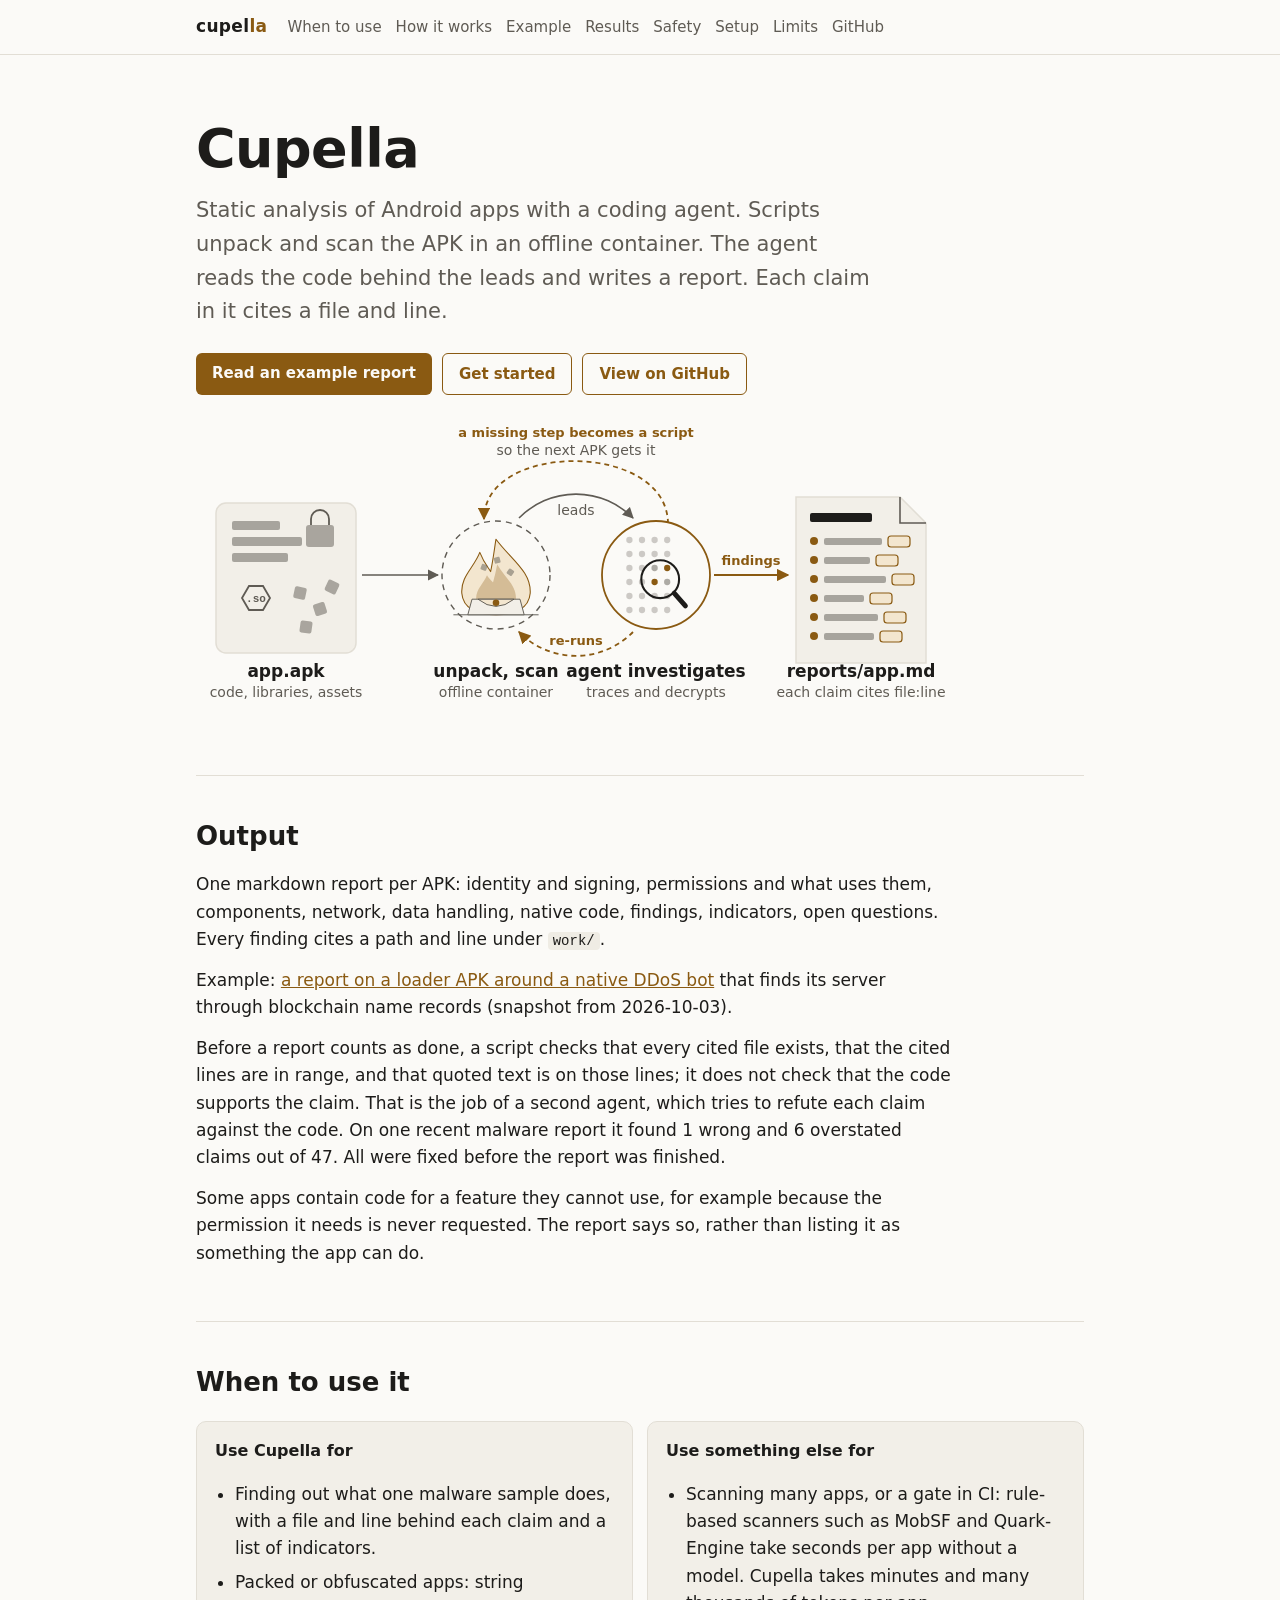
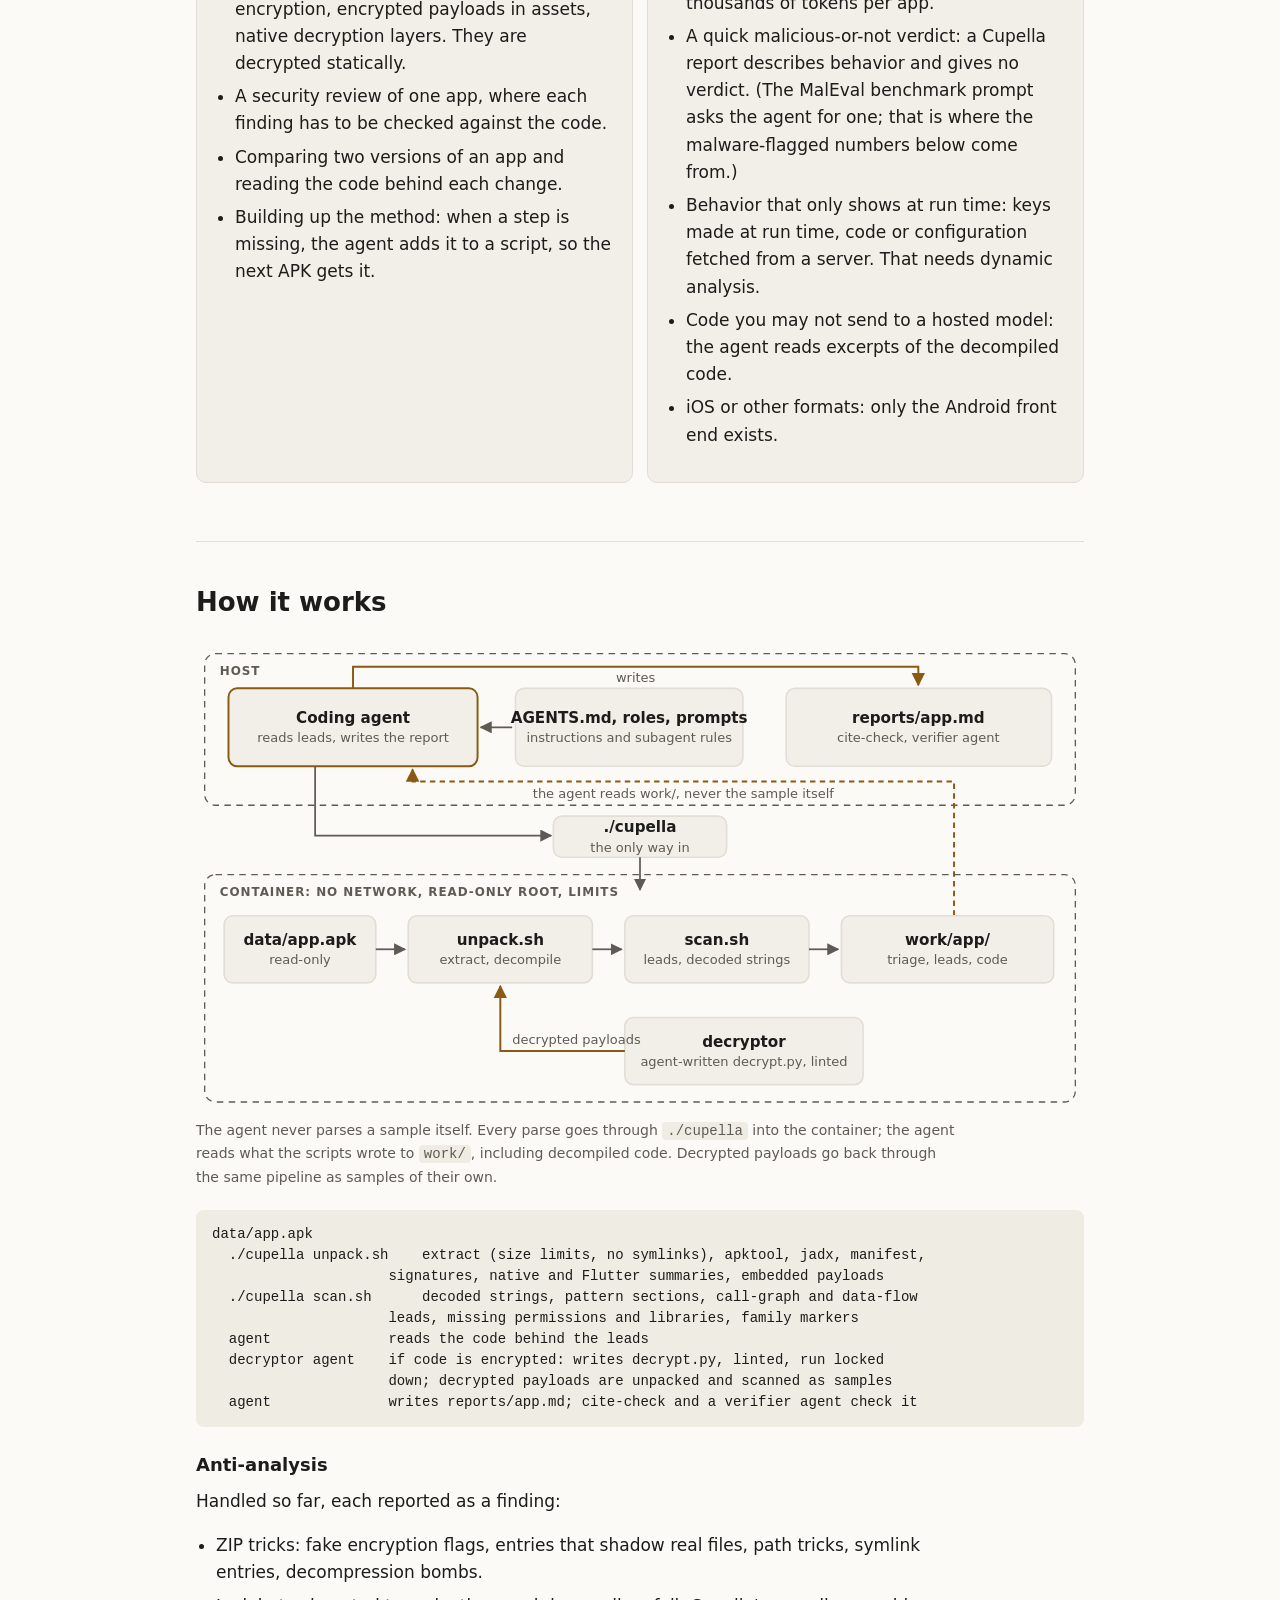
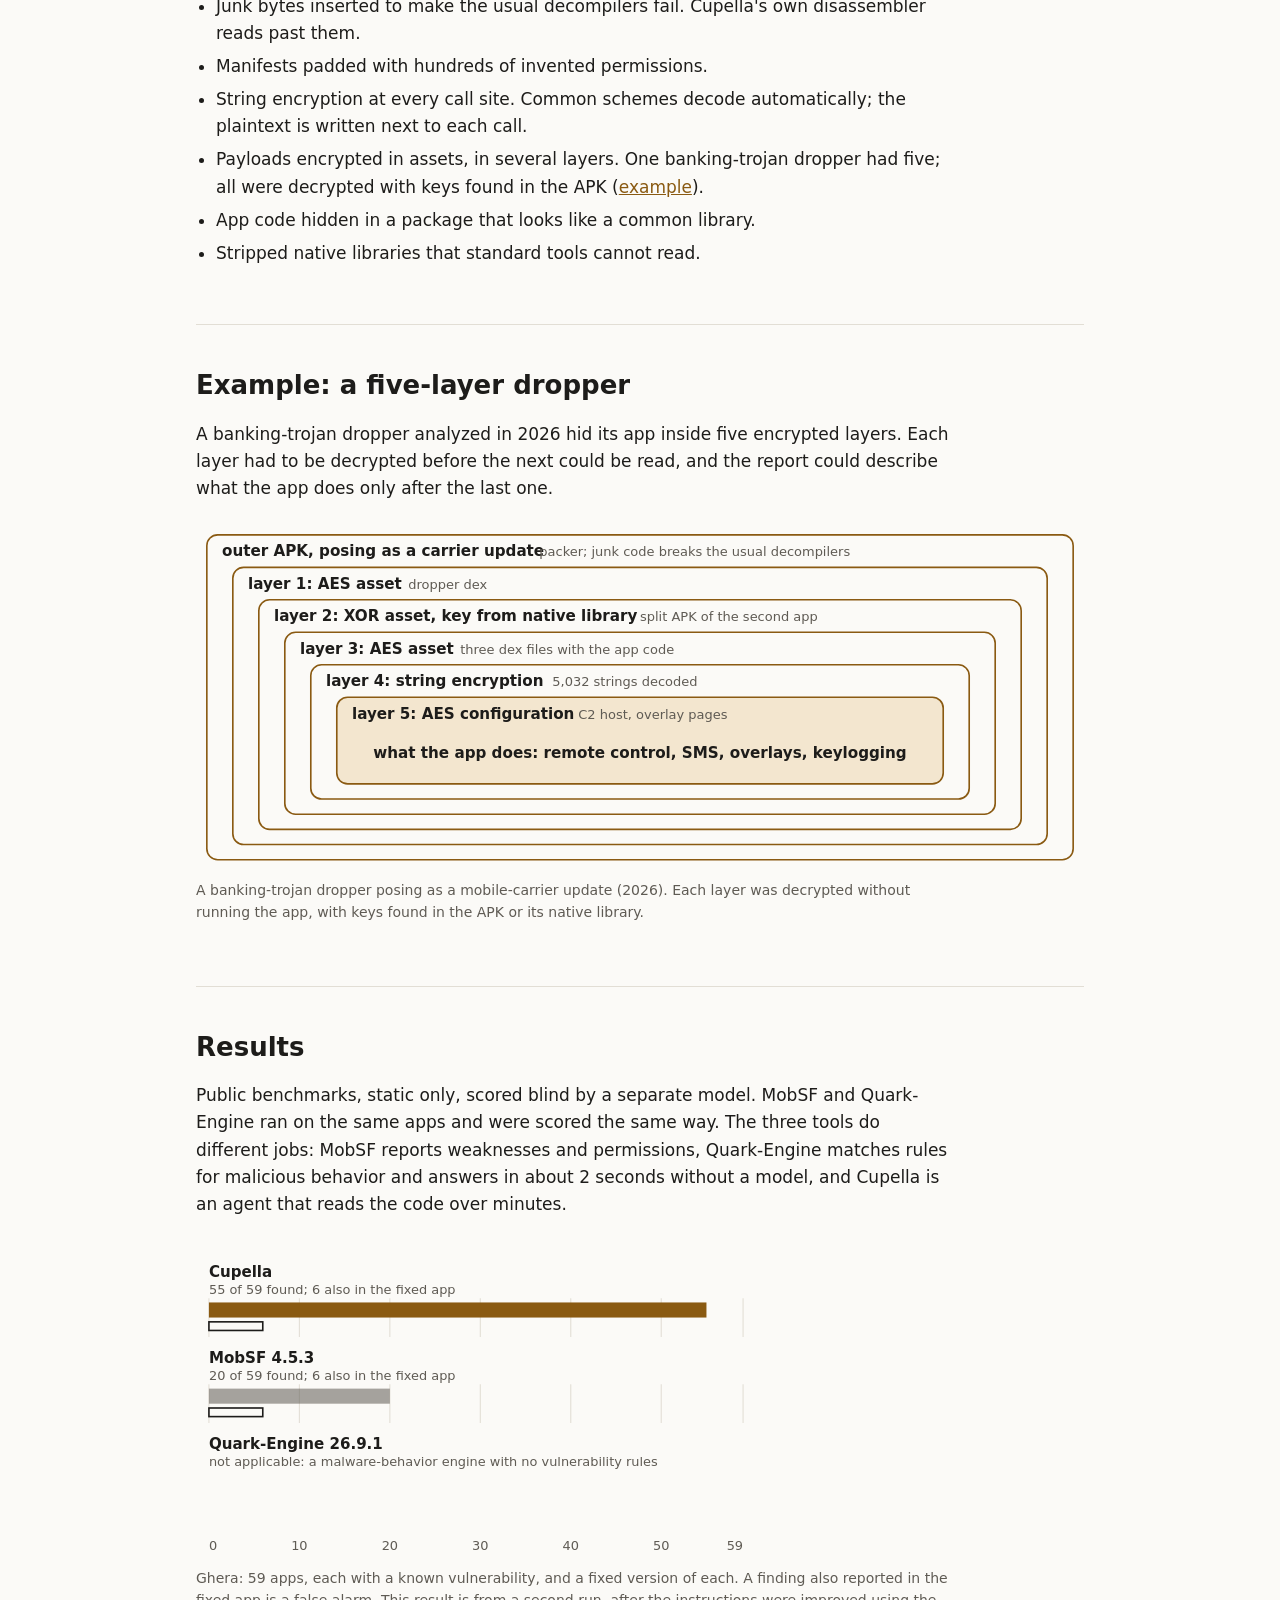
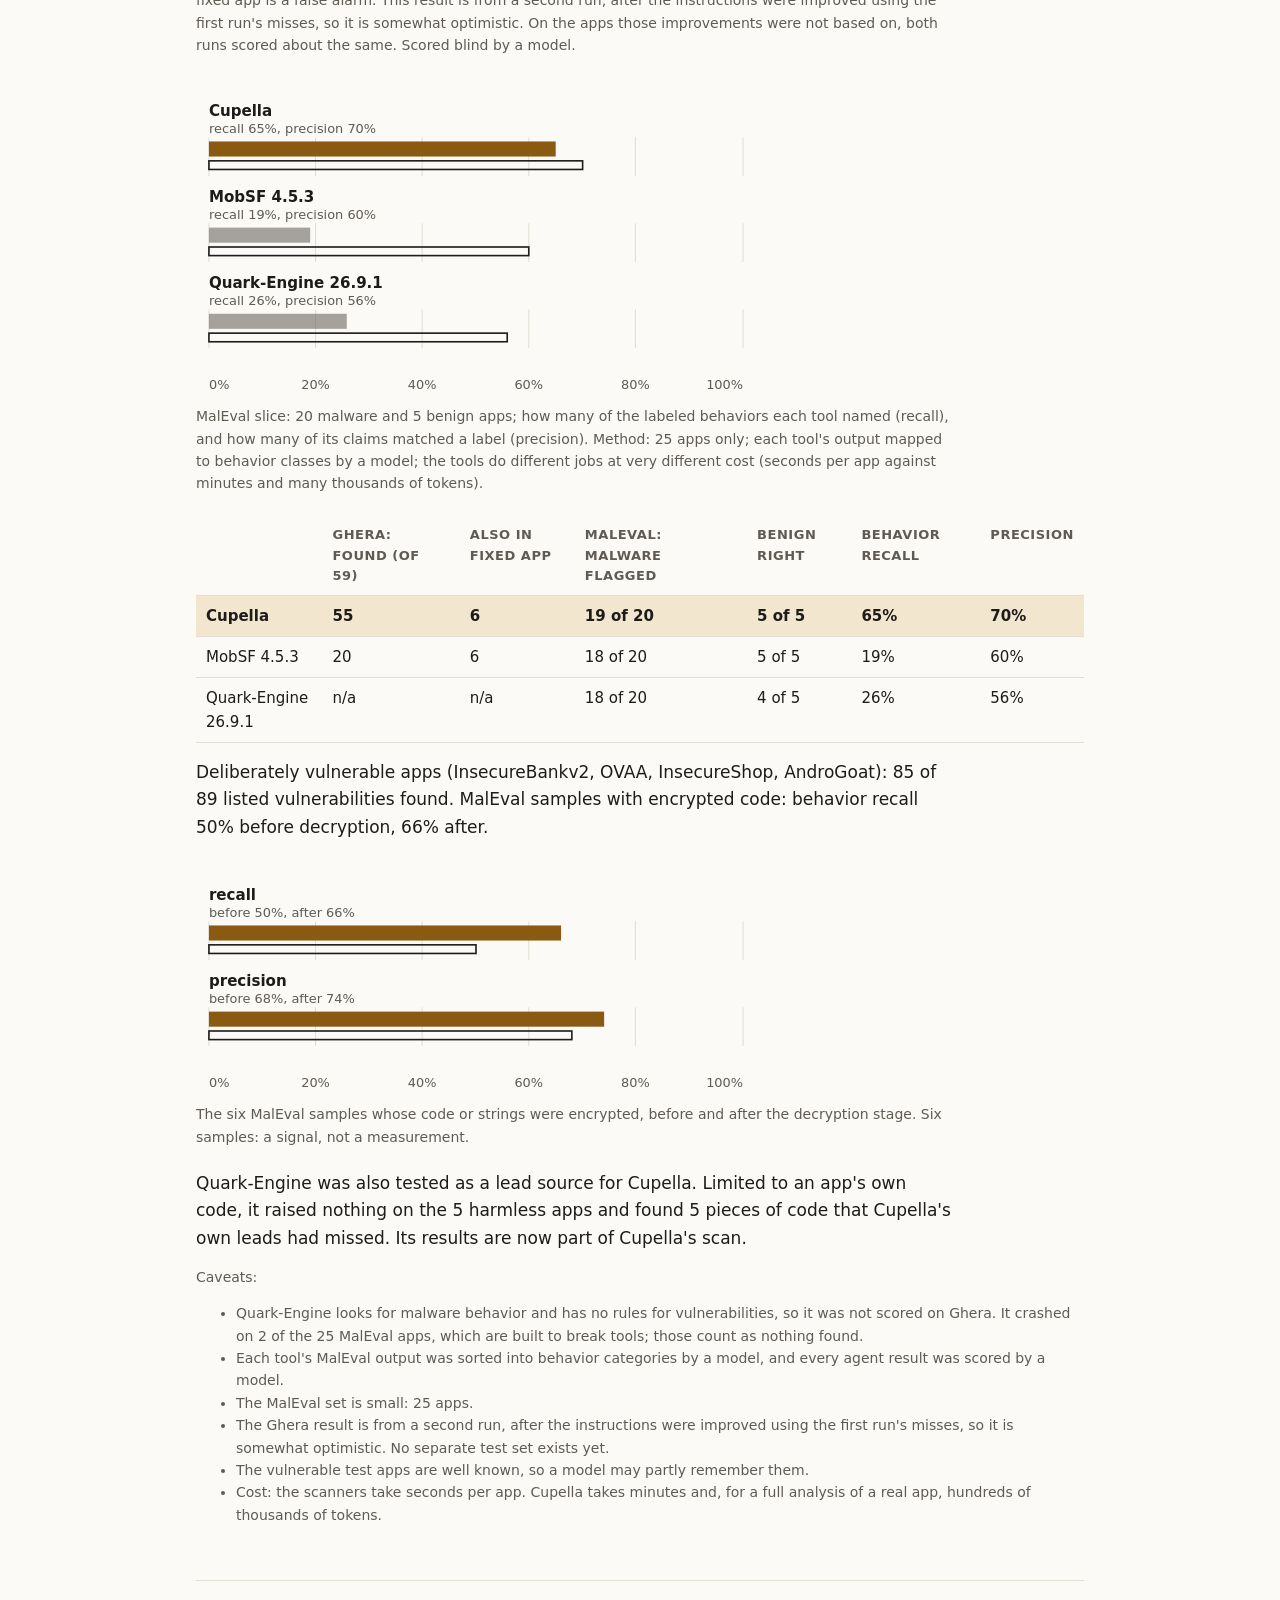
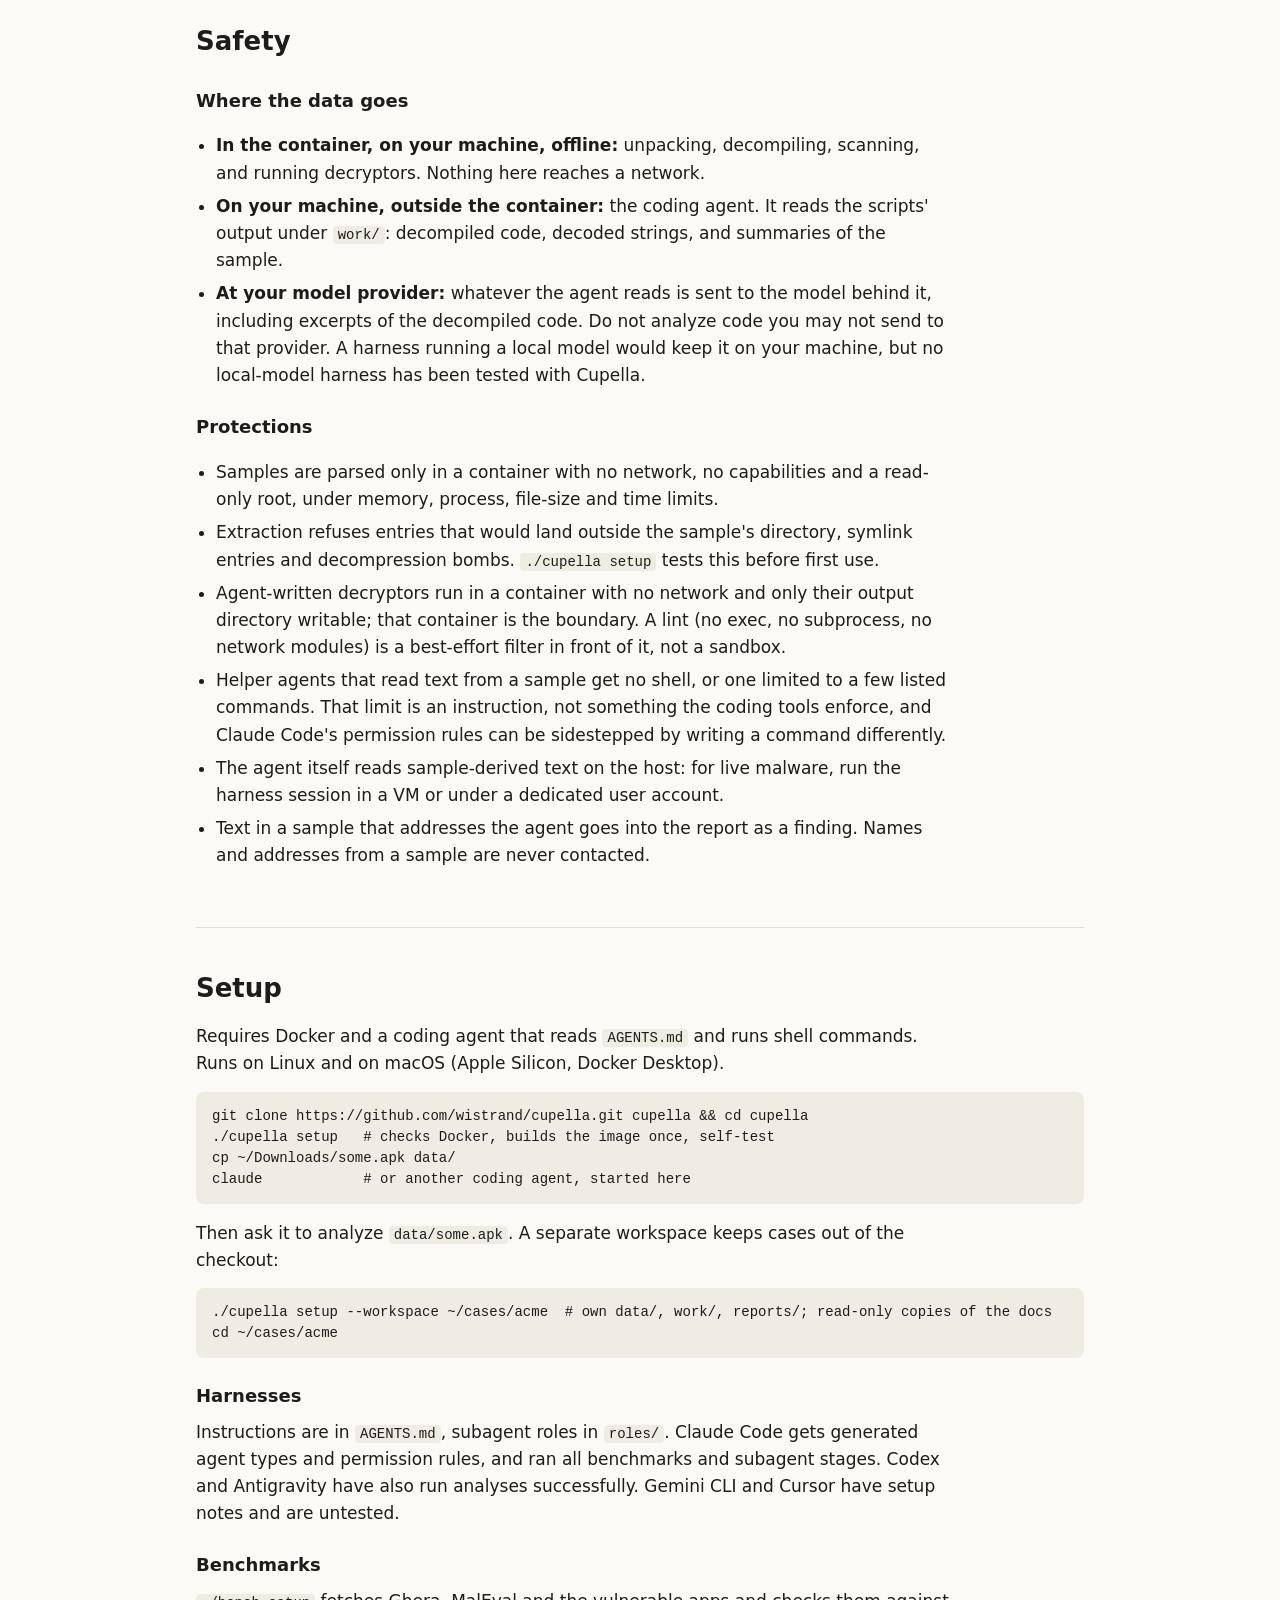
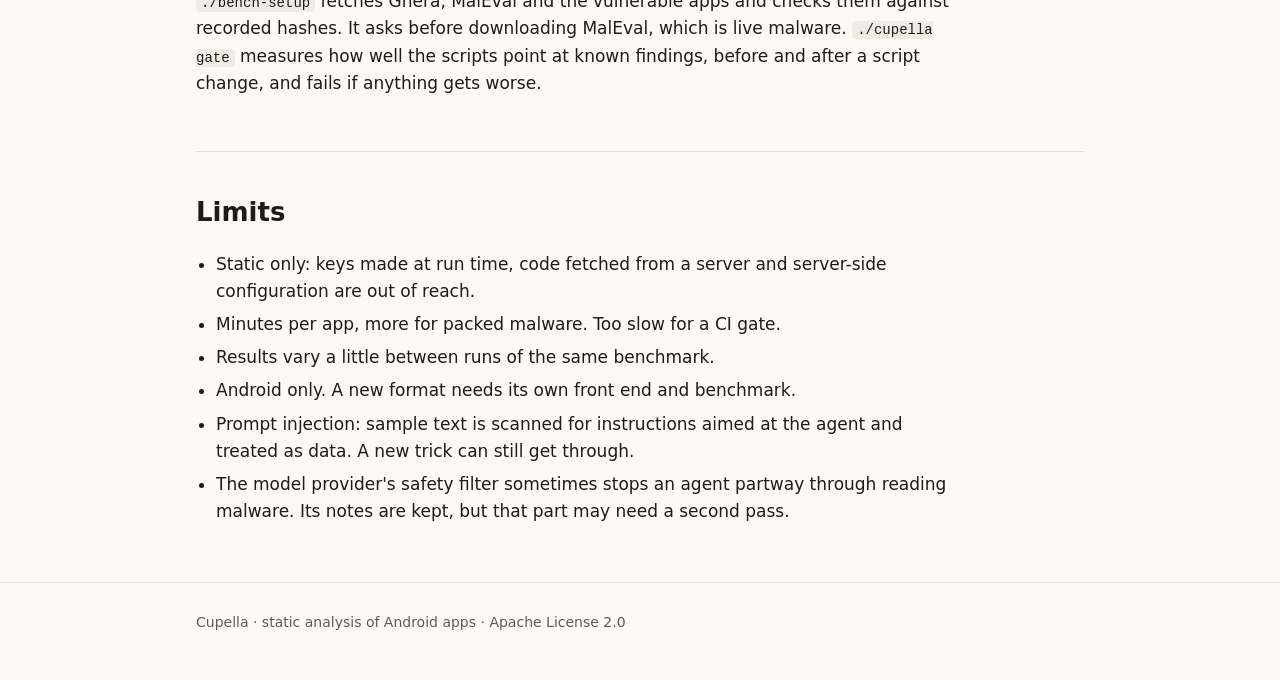
==== commit a2ecab09: "1" ====
--- a/docs/index.html
+++ b/docs/index.html
@@ -16,6 +16,7 @@
     <nav>
       <a href="#when">When to use</a>
       <a href="#how">How it works</a>
+      <a href="#example">Example</a>
       <a href="#results">Results</a>
       <a href="#safety">Safety</a>
       <a href="#start">Setup</a>
@@ -89,10 +90,15 @@
     <li>Junk bytes inserted to make the usual decompilers fail. Cupella's own disassembler reads past them.</li>
     <li>Manifests padded with hundreds of invented permissions.</li>
     <li>String encryption at every call site. Common schemes decode automatically; the plaintext is written next to each call.</li>
-    <li>Payloads encrypted in assets, in several layers. One banking-trojan dropper had five; all were decrypted with keys found in the APK.</li>
+    <li>Payloads encrypted in assets, in several layers. One banking-trojan dropper had five; all were decrypted with keys found in the APK (<a href="#example">example</a>).</li>
     <li>App code hidden in a package that looks like a common library.</li>
     <li>Stripped native libraries that standard tools cannot read.</li>
   </ul>
+</section>
+
+<section id="example">
+  <h2>Example: a five-layer dropper</h2>
+  <p>A banking-trojan dropper analyzed in 2026 hid its app inside five encrypted layers. Each layer had to be decrypted before the next could be read, and the report could describe what the app does only after the last one.</p>
 <figure><div class="fig-scroll"><svg viewBox="0 0 820 320" role="img" aria-labelledby="lay-t"><title id="lay-t">The five layers of a banking-trojan dropper, decrypted from the outside in</title><rect x="10" y="10" width="800" height="300" rx="10" class="s-layer"/><text x="24" y="30" class="s-t">outer APK, posing as a carrier update</text><text x="317" y="30" class="s-m">packer; junk code breaks the usual decompilers</text><rect x="34" y="40" width="752" height="256" rx="10" class="s-layer"/><text x="48" y="60" class="s-t">layer 1: AES asset</text><text x="196" y="60" class="s-m">dropper dex</text><rect x="58" y="70" width="704" height="212" rx="10" class="s-layer"/><text x="72" y="90" class="s-t">layer 2: XOR asset, key from native library</text><text x="410" y="90" class="s-m">split APK of the second app</text><rect x="82" y="100" width="656" height="168" rx="10" class="s-layer"/><text x="96" y="120" class="s-t">layer 3: AES asset</text><text x="244" y="120" class="s-m">three dex files with the app code</text><rect x="106" y="130" width="608" height="124" rx="10" class="s-layer"/><text x="120" y="150" class="s-t">layer 4: string encryption</text><text x="329" y="150" class="s-m">5,032 strings decoded</text><rect x="130" y="160" width="560" height="80" rx="10" class="s-layer-fill"/><text x="144" y="180" class="s-t">layer 5: AES configuration</text><text x="353" y="180" class="s-m">C2 host, overlay pages</text><text x="410" y="216" class="s-t" text-anchor="middle">what the app does: remote control, SMS, overlays, keylogging</text></svg></div><figcaption>A banking-trojan dropper posing as a mobile-carrier update (2026). Each layer was decrypted without running the app, with keys found in the APK or its native library.</figcaption></figure>
 </section>
 
@@ -146,7 +152,7 @@
 
 <section id="start">
   <h2>Setup</h2>
-  <p>Requires Docker and a coding agent that reads <code>AGENTS.md</code> and runs shell commands.</p>
+  <p>Requires Docker and a coding agent that reads <code>AGENTS.md</code> and runs shell commands. Runs on Linux and on macOS (Apple Silicon, Docker Desktop).</p>
 <pre><code>git clone https://github.com/wistrand/cupella.git cupella &amp;&amp; cd cupella
 ./cupella setup   # checks Docker, builds the image once, self-test
 cp ~/Downloads/some.apk data/
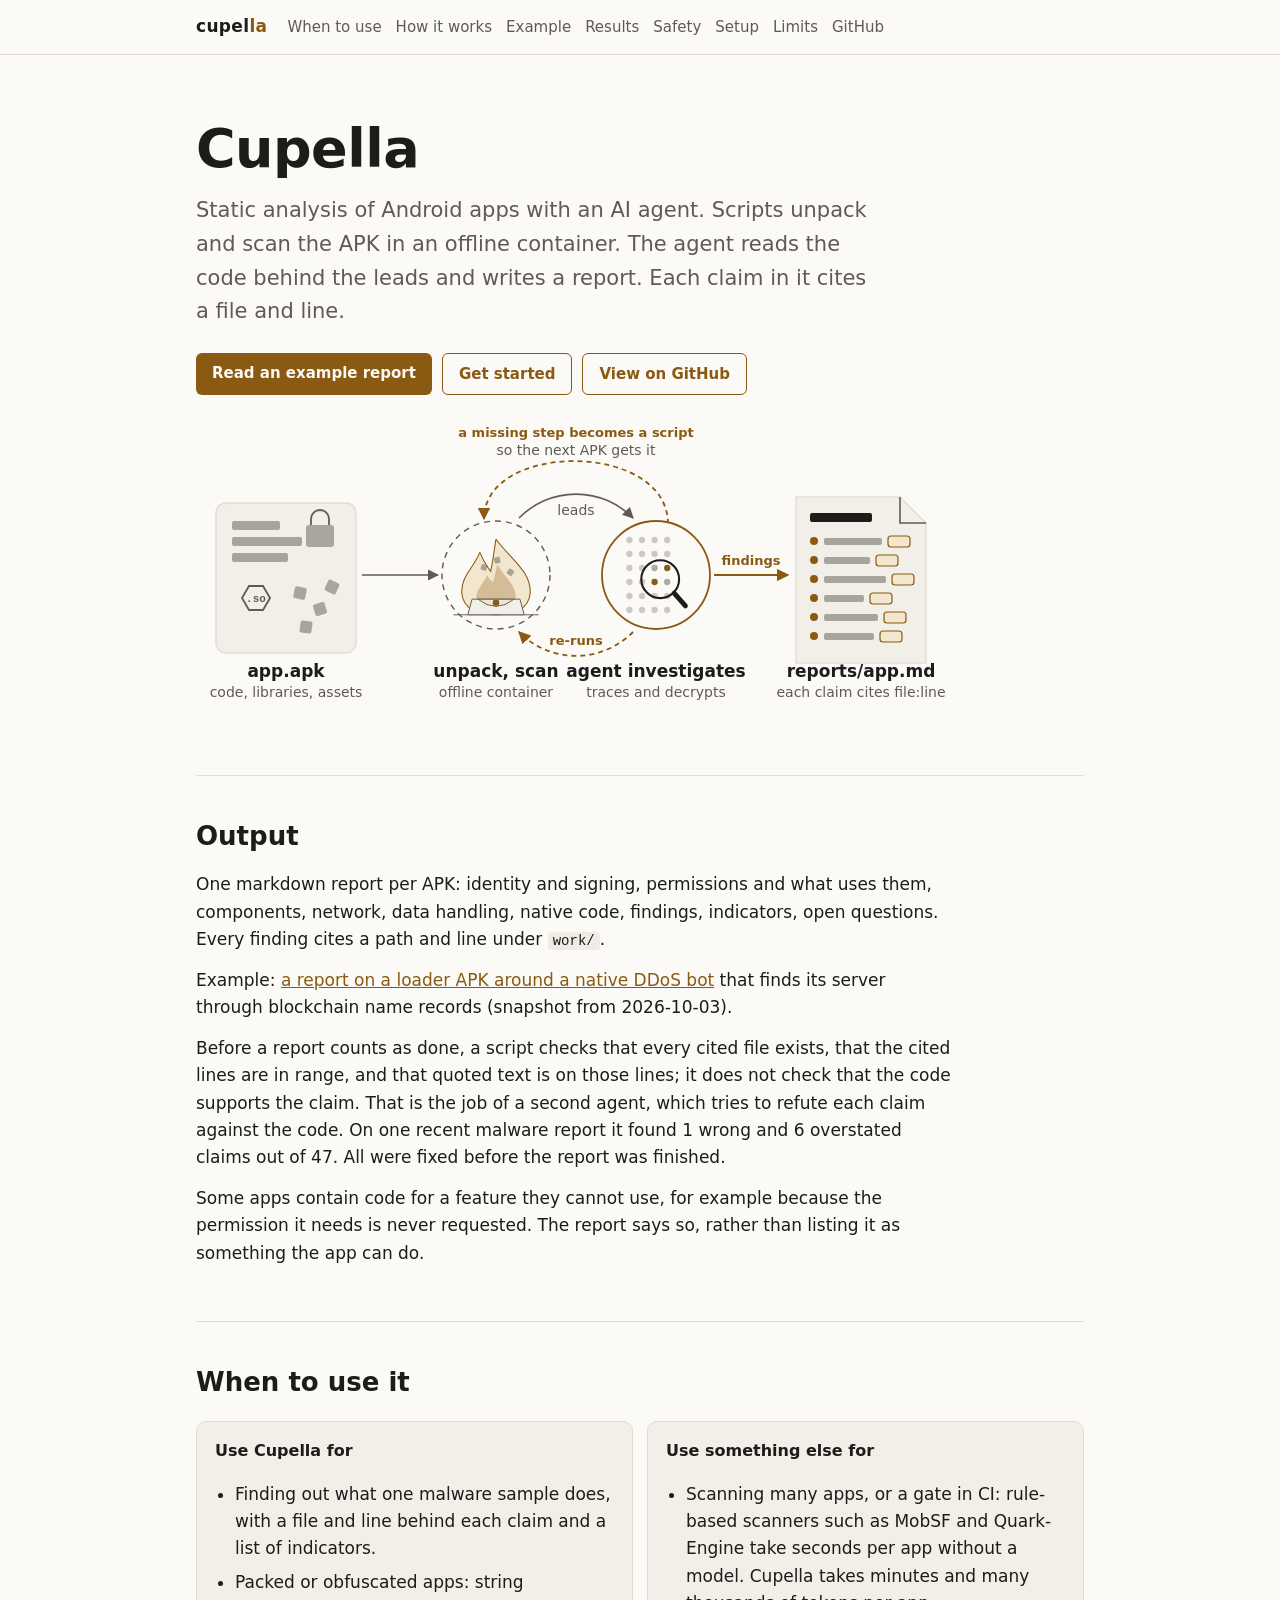
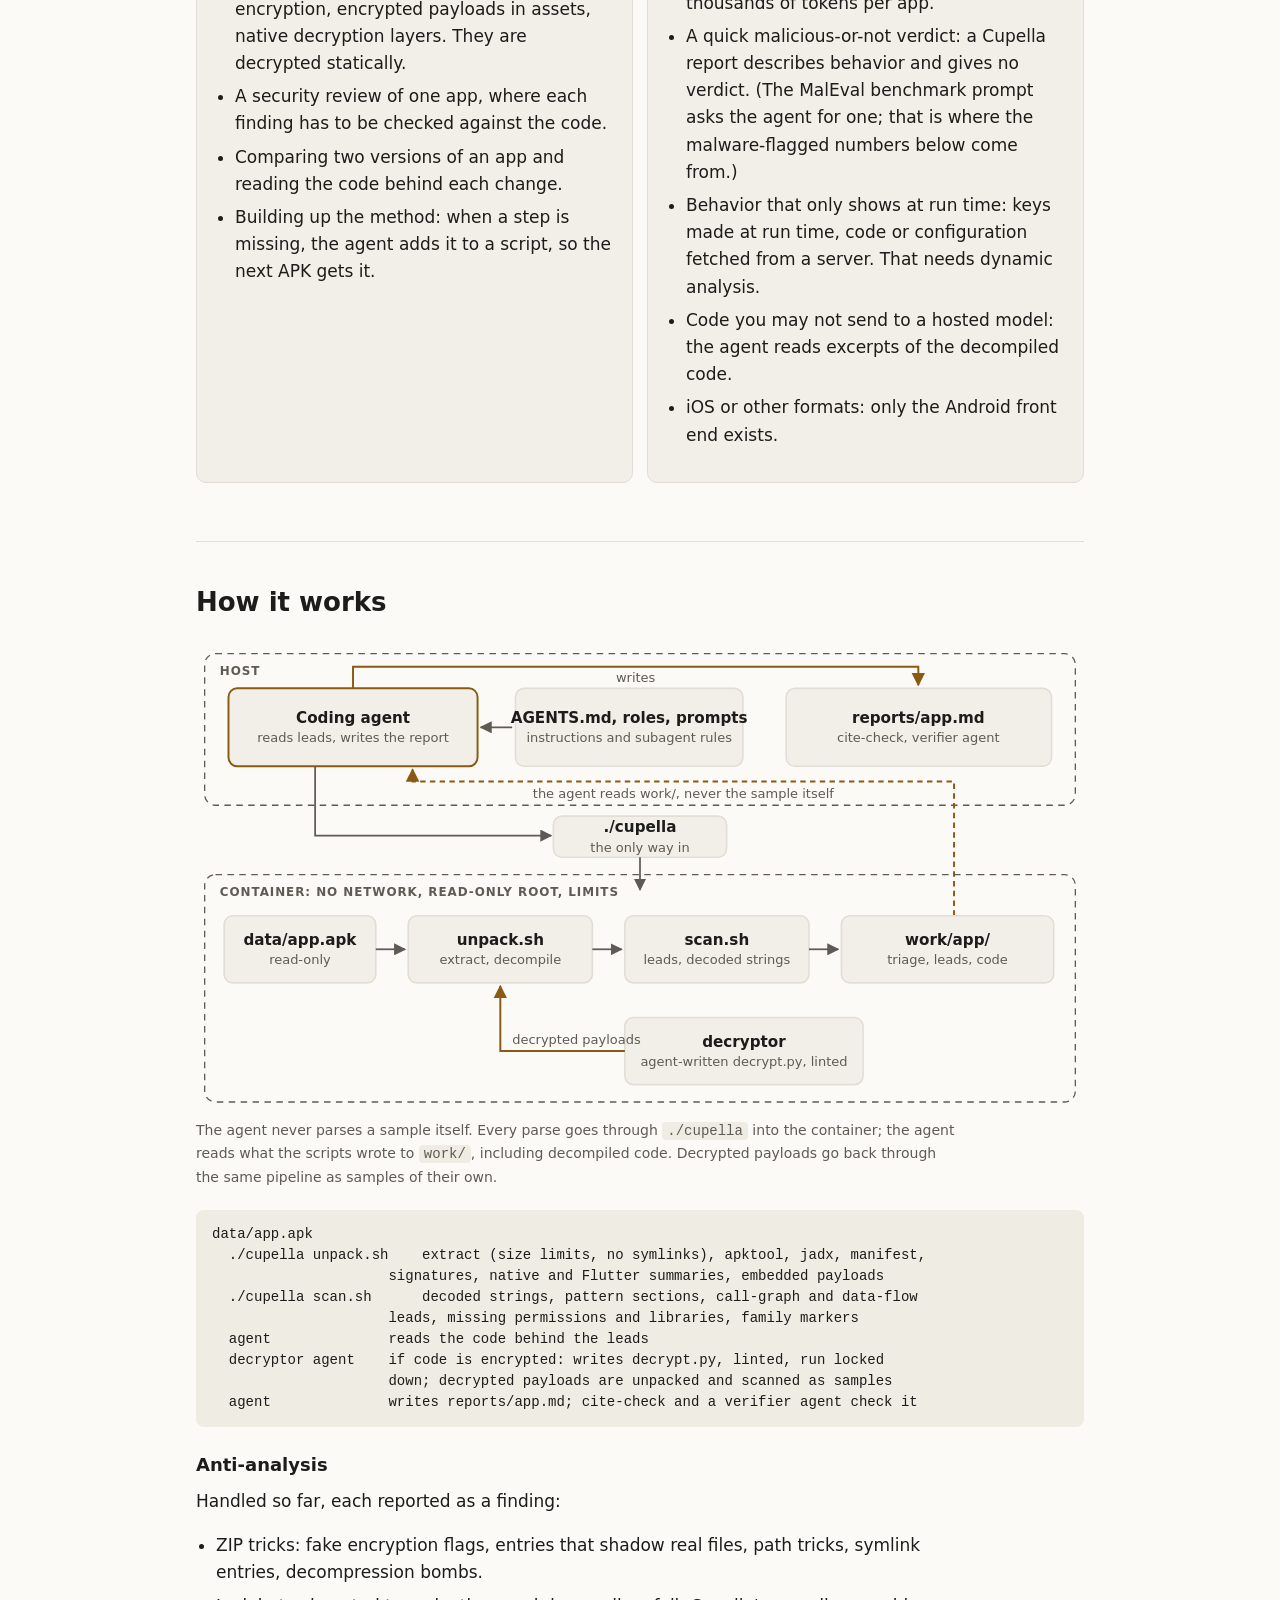
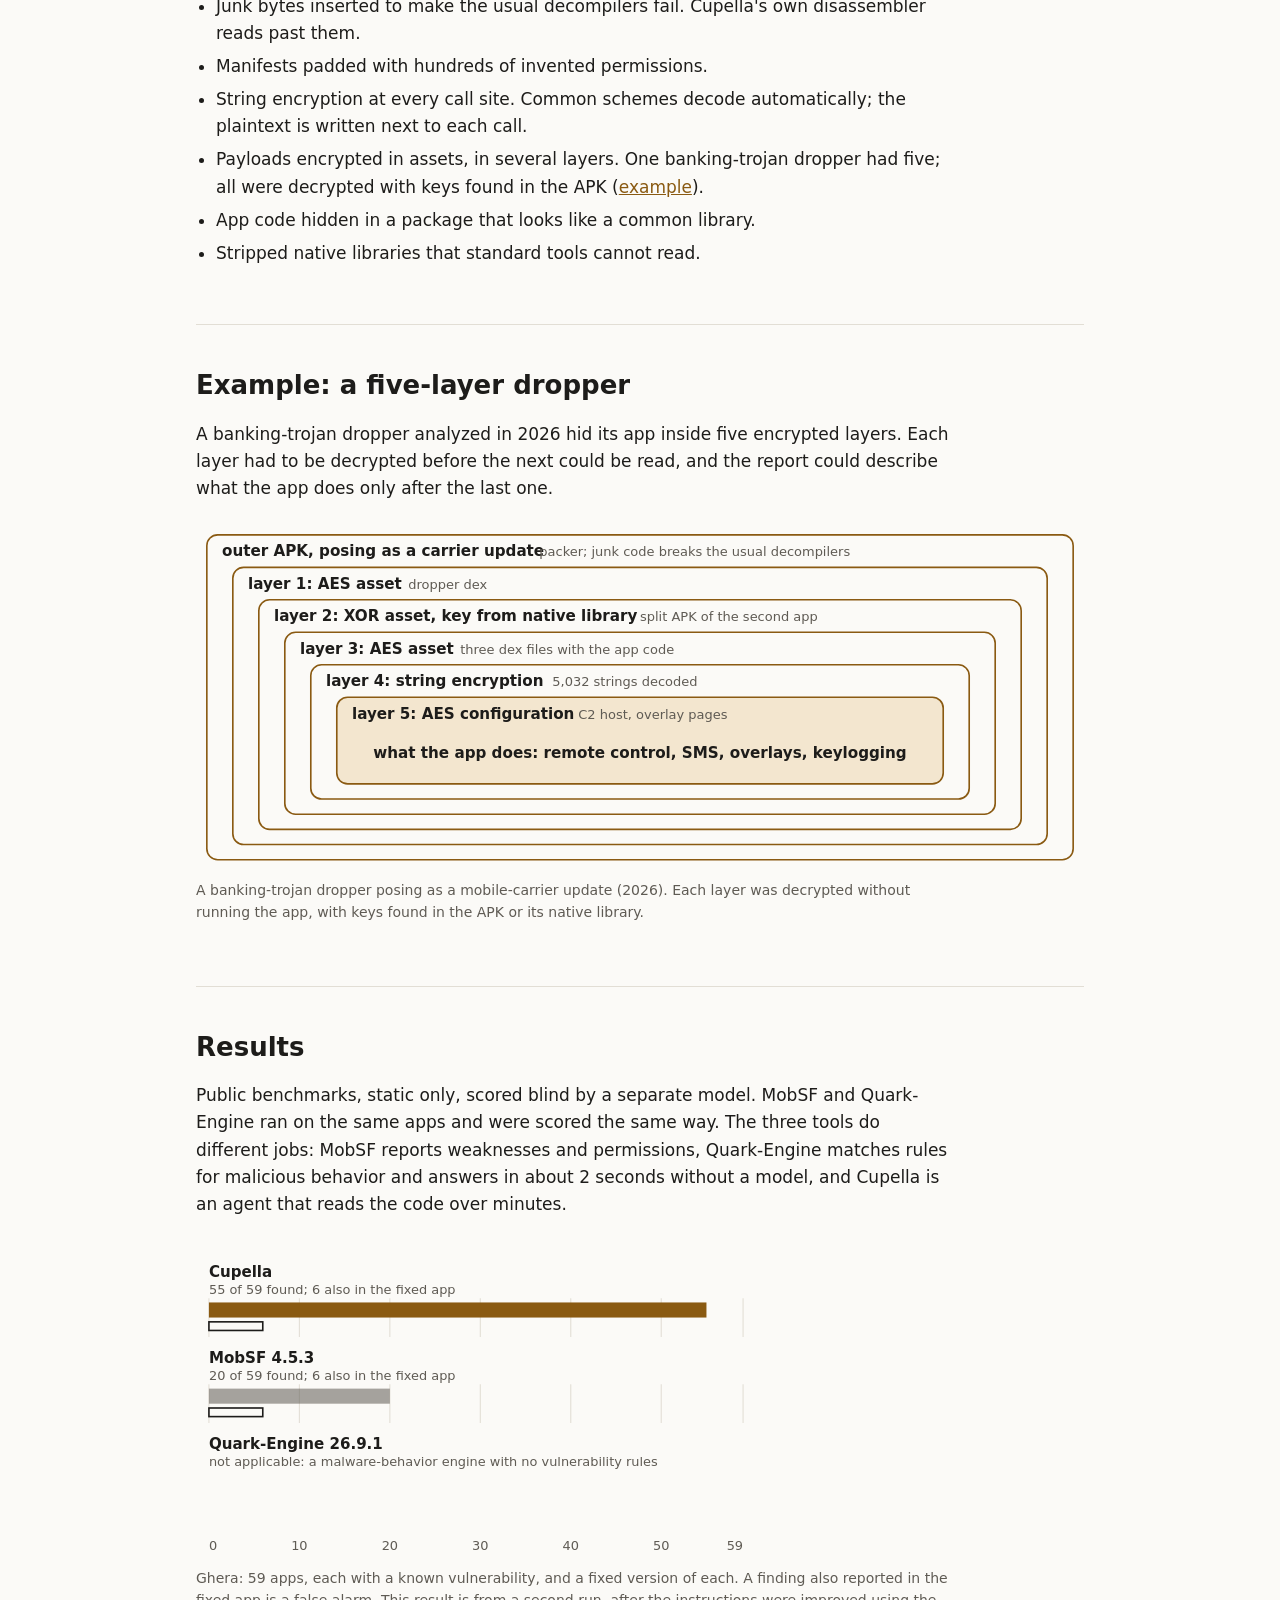
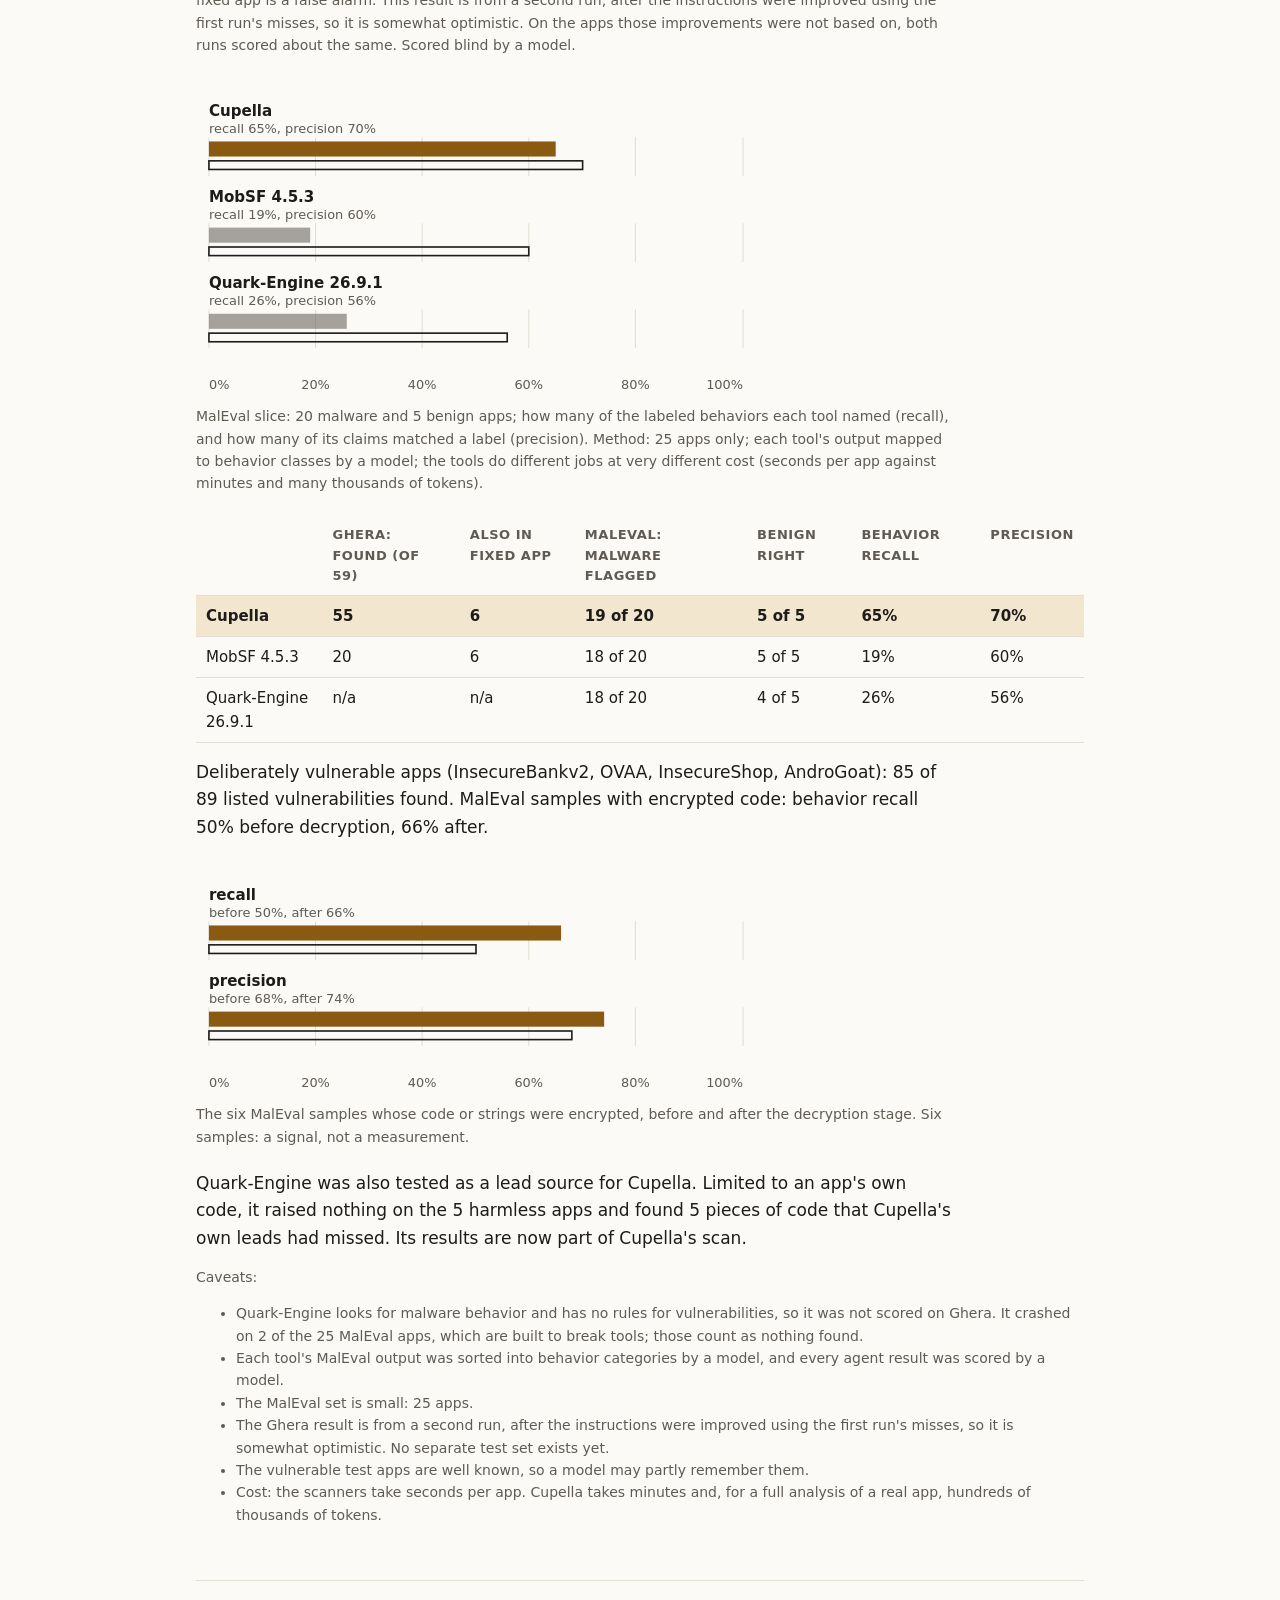
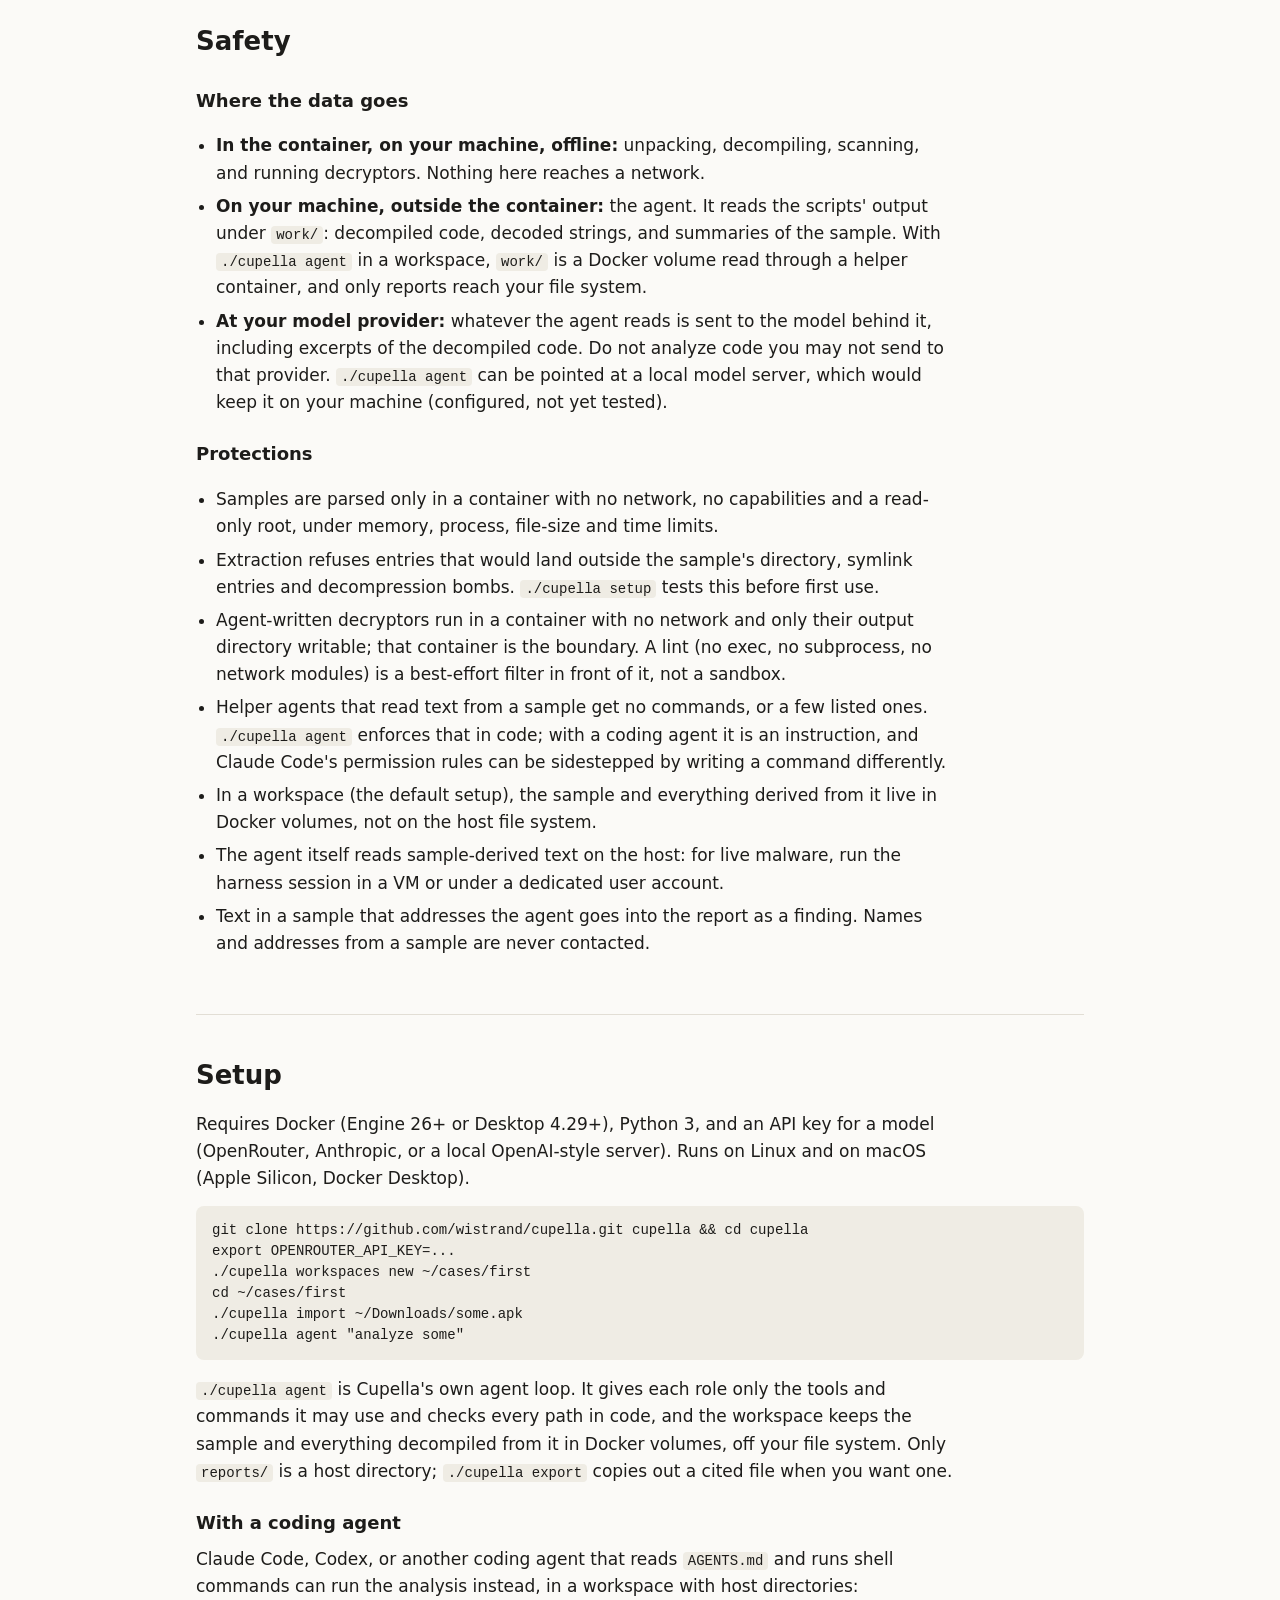
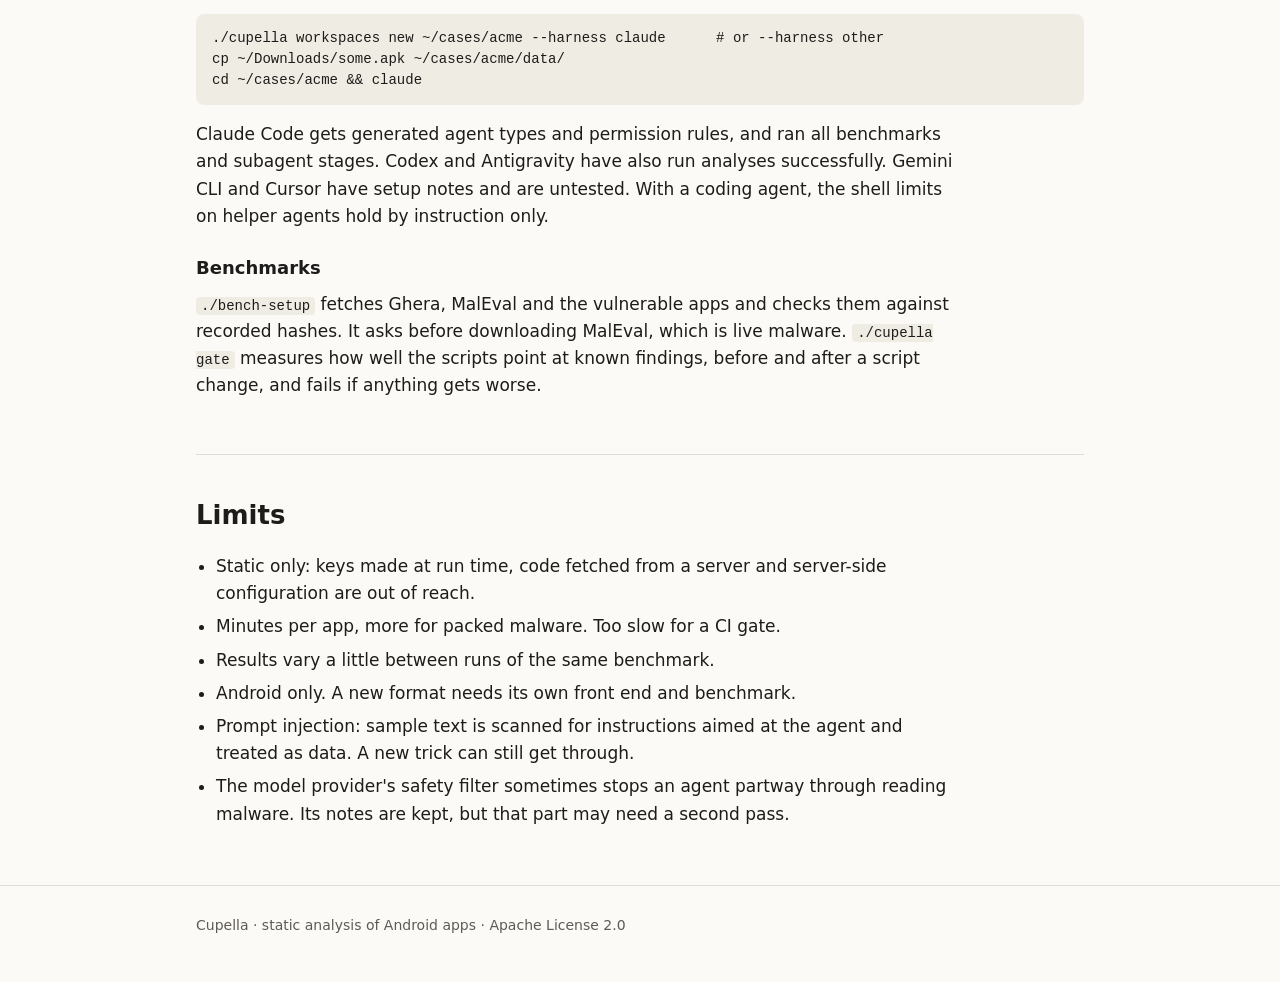
==== commit 40125779: "1" ====
--- a/docs/index.html
+++ b/docs/index.html
@@ -4,7 +4,7 @@
 <meta charset="utf-8">
 <meta name="viewport" content="width=device-width, initial-scale=1">
 <title>Cupella</title>
-<meta name="description" content="Static analysis of Android apps with a coding agent: scripts unpack and scan in an offline container, the agent reads the code and writes a report with a file and line for each claim.">
+<meta name="description" content="Static analysis of Android apps with an AI agent: scripts unpack and scan in an offline container, the agent reads the code and writes a report with a file and line for each claim.">
 <link rel="icon" type="image/svg+xml" href="data:image/svg+xml,%3Csvg xmlns='http://www.w3.org/2000/svg' viewBox='0 0 32 32'%3E%3Cstyle%3E.o%7Bfill:%23f3e6cf%3Bstroke:%238a5a12%7D.i%7Bfill:%238a5a12%3Bopacity:.3%7D.c%7Bfill:%23f2efe8%3Bstroke:%235f5b54%7D.h%7Bfill:%23f3e6cf%3Bstroke:%235f5b54%7D.g%7Bfill:%238a5a12%7D%40media (prefers-color-scheme:dark)%7B.o%7Bfill:%233a2d17%3Bstroke:%23e0a94e%7D.i%7Bfill:%23e0a94e%7D.c%7Bfill:%231f1d1a%3Bstroke:%23a39e94%7D.h%7Bfill:%233a2d17%3Bstroke:%23a39e94%7D.g%7Bfill:%23e0a94e%7D%7D%3C/style%3E%3Cg transform='translate(16 0.5) scale(.235) translate(-295 -50)'%3E%3Cpath class='o' stroke-width='7' stroke-linejoin='round' d='M295,50 C320,84 354,104 352,140 C350,165 327,176 295,176 C263,176 240,165 238,140 C236,112 258,98 268,72 C276,92 283,98 286,104 C290,86 292,68 295,50 Z'/%3E%3Cpath class='i' d='M297,92 C310,114 330,128 328,150 C326,167 312,176 295,176 C278,176 264,167 262,150 C261,134 274,124 280,110 C285,118 289,120 290,122 C293,112 295,102 297,92 Z'/%3E%3C/g%3E%3Cpath class='c' stroke-width='1.6' d='M4.5 31 L7 22.5 H25 L27.5 31 Z'/%3E%3Cpath class='h' stroke-width='1.6' d='M9 22.5 Q16 30 23 22.5 Z'/%3E%3Ccircle class='g' cx='16' cy='24.6' r='2.6'/%3E%3C/svg%3E">
 <link rel="stylesheet" href="style.css">
 </head>
@@ -30,7 +30,7 @@
 
 <div class="hero">
   <h1>Cupella</h1>
-  <p class="lead">Static analysis of Android apps with a coding agent. Scripts unpack and scan the APK in an offline container. The agent reads the code behind the leads and writes a report. Each claim in it cites a file and line.</p>
+  <p class="lead">Static analysis of Android apps with an AI agent. Scripts unpack and scan the APK in an offline container. The agent reads the code behind the leads and writes a report. Each claim in it cites a file and line.</p>
   <p class="cta"><a class="button" href="report.html?f=23282313-ddos-bot-loader.md">Read an example report</a> <a class="button secondary" href="#start">Get started</a> <a class="button secondary" href="https://github.com/wistrand/cupella">View on GitHub</a></p>
   <figure class="hero-fig"><svg viewBox="0 -46 760 290" role="img" aria-labelledby="hero-t"><title id="hero-t">What Cupella does: the APK goes into a loop between scripts in an offline container and the agent, which reads the leads and sends new runs back; a step no script covers is added to the scripts, so the next APK gets it; the report cites a file and line for each claim</title><defs><marker id="hah" viewBox="0 0 10 10" refX="9" refY="5" markerWidth="7" markerHeight="7" orient="auto-start-reverse"><path d="M0,0 L10,5 L0,10 z" class="s-arrowhead"/></marker><marker id="haha" viewBox="0 0 10 10" refX="9" refY="5" markerWidth="7" markerHeight="7" orient="auto-start-reverse"><path d="M0,0 L10,5 L0,10 z" class="s-arrowhead-a"/></marker></defs><rect x="20" y="40" width="140" height="150" rx="10" class="s-box"/><rect x="36" y="58" width="48" height="9" rx="2" class="h-ore"/><rect x="36" y="74" width="70" height="9" rx="2" class="h-ore"/><rect x="36" y="90" width="56" height="9" rx="2" class="h-ore"/><rect x="110" y="62" width="28" height="22" rx="3" class="h-ore"/><path d="M115,62 v-6 a9,9 0 0 1 18,0 v6" class="h-stroke"/><polygon points="74,135 67,147 53,147 46,135 53,123 67,123" class="h-stroke"/><text x="60" y="139" class="h-mono" text-anchor="middle">.so</text><rect x="98" y="124" width="12" height="12" rx="2" class="h-ore" transform="rotate(12 104 130)"/><rect x="118" y="140" width="12" height="12" rx="2" class="h-ore" transform="rotate(-18 124 146)"/><rect x="104" y="158" width="12" height="12" rx="2" class="h-ore" transform="rotate(8 110 164)"/><rect x="130" y="118" width="12" height="12" rx="2" class="h-ore" transform="rotate(25 136 124)"/><text x="90" y="214" class="h-t h-lab" text-anchor="middle">app.apk</text><text x="90" y="234" class="h-m h-lab" text-anchor="middle">code, libraries, assets</text><polyline points="166,112 242,112" class="s-line" marker-end="url(#hah)"/><path d="M323,55 A80,80 0 0 1 437,55" class="s-line" marker-end="url(#hah)"/><text x="380" y="52" class="h-m" text-anchor="middle">leads</text><path d="M437,169 A80,80 0 0 1 323,169" class="s-accent-line" stroke-dasharray="5 4" marker-end="url(#haha)"/><text x="380" y="182" class="h-accent-t" text-anchor="middle">re-runs</text><path d="M472,61 C472,-22 288,-22 288,56" class="s-accent-line" stroke-dasharray="5 4" marker-end="url(#haha)"/><text x="380" y="-26" class="h-accent-t" text-anchor="middle">a missing step becomes a script</text><text x="380" y="-8" class="h-m" text-anchor="middle">so the next APK gets it</text><circle cx="300" cy="112" r="54" class="h-node"/><g transform="translate(300 114) scale(.6) translate(-295 -113)"><path d="M295,50 C320,84 354,104 352,140 C350,165 327,176 295,176 C263,176 240,165 238,140 C236,112 258,98 268,72 C276,92 283,98 286,104 C290,86 292,68 295,50 Z" class="h-flame-out"/><path d="M297,92 C310,114 330,128 328,150 C326,167 312,176 295,176 C278,176 264,167 262,150 C261,134 274,124 280,110 C285,118 289,120 290,122 C293,112 295,102 297,92 Z" class="h-flame-in"/><line x1="224" y1="176" x2="366" y2="176" class="s-line"/><rect x="270" y="92" width="10" height="10" rx="2" class="h-ore" transform="rotate(20 275 97)"/><rect x="292" y="80" width="10" height="10" rx="2" class="h-ore" transform="rotate(-15 297 85)"/><rect x="314" y="100" width="10" height="10" rx="2" class="h-ore" transform="rotate(35 319 105)"/><path d="M248,176 L255,150 H335 L342,176 Z" class="h-cupel"/><path d="M265,150 Q295,174 325,150 Z" class="h-hollow"/><circle cx="295" cy="156" r="5.5" class="h-gold"/></g><text x="300" y="214" class="h-t h-lab" text-anchor="middle">unpack, scan</text><text x="300" y="234" class="h-m h-lab" text-anchor="middle">offline container</text><circle cx="460" cy="112" r="54" class="h-node-a"/><g transform="translate(460 112) scale(.7) translate(-492 -112)"><circle cx="454" cy="62" r="4.5" class="h-dot"/><circle cx="454" cy="82" r="4.5" class="h-dot"/><circle cx="454" cy="102" r="4.5" class="h-dot"/><circle cx="454" cy="122" r="4.5" class="h-dot"/><circle cx="454" cy="142" r="4.5" class="h-dot"/><circle cx="454" cy="162" r="4.5" class="h-dot"/><circle cx="472" cy="62" r="4.5" class="h-dot"/><circle cx="472" cy="82" r="4.5" class="h-dot"/><circle cx="472" cy="102" r="4.5" class="h-dot"/><circle cx="472" cy="122" r="4.5" class="h-dot"/><circle cx="472" cy="142" r="4.5" class="h-dot"/><circle cx="472" cy="162" r="4.5" class="h-dot"/><circle cx="490" cy="62" r="4.5" class="h-dot"/><circle cx="490" cy="82" r="4.5" class="h-dot"/><circle cx="490" cy="102" r="4.5" class="h-ore"/><circle cx="490" cy="122" r="4.5" class="h-gold"/><circle cx="490" cy="142" r="4.5" class="h-dot"/><circle cx="490" cy="162" r="4.5" class="h-dot"/><circle cx="508" cy="62" r="4.5" class="h-dot"/><circle cx="508" cy="82" r="4.5" class="h-dot"/><circle cx="508" cy="102" r="4.5" class="h-gold"/><circle cx="508" cy="122" r="4.5" class="h-ore"/><circle cx="508" cy="142" r="4.5" class="h-dot"/><circle cx="508" cy="162" r="4.5" class="h-dot"/><circle cx="498" cy="118" r="27" class="h-lens"/><line x1="518" y1="138" x2="534" y2="156" class="h-handle"/></g><text x="460" y="214" class="h-t h-lab" text-anchor="middle">agent investigates</text><text x="460" y="234" class="h-m h-lab" text-anchor="middle">traces and decrypts</text><polyline points="518,112 592,112" class="s-accent-line" marker-end="url(#haha)"/><text x="555" y="102" class="h-accent-t" text-anchor="middle">findings</text><path d="M600,34 h104 l26,26 v140 h-130 z" class="s-box"/><path d="M704,34 v26 h26" class="s-line"/><rect x="614" y="50" width="62" height="9" rx="2" class="h-ink"/><circle cx="618" cy="78" r="4" class="h-gold"/><rect x="628" y="75" width="58" height="7" rx="2" class="h-ore"/><rect x="692" y="73" width="22" height="11" rx="3" class="h-cite"/><circle cx="618" cy="97" r="4" class="h-gold"/><rect x="628" y="94" width="46" height="7" rx="2" class="h-ore"/><rect x="680" y="92" width="22" height="11" rx="3" class="h-cite"/><circle cx="618" cy="116" r="4" class="h-gold"/><rect x="628" y="113" width="62" height="7" rx="2" class="h-ore"/><rect x="696" y="111" width="22" height="11" rx="3" class="h-cite"/><circle cx="618" cy="135" r="4" class="h-gold"/><rect x="628" y="132" width="40" height="7" rx="2" class="h-ore"/><rect x="674" y="130" width="22" height="11" rx="3" class="h-cite"/><circle cx="618" cy="154" r="4" class="h-gold"/><rect x="628" y="151" width="54" height="7" rx="2" class="h-ore"/><rect x="688" y="149" width="22" height="11" rx="3" class="h-cite"/><circle cx="618" cy="173" r="4" class="h-gold"/><rect x="628" y="170" width="50" height="7" rx="2" class="h-ore"/><rect x="684" y="168" width="22" height="11" rx="3" class="h-cite"/><text x="665" y="214" class="h-t h-lab" text-anchor="middle">reports/app.md</text><text x="665" y="234" class="h-m h-lab" text-anchor="middle">each claim cites file:line</text></svg></figure>
   <p class="hero-steps">app.apk (code, libraries, assets) &rarr; unpack, scan (offline container) &rarr; agent investigates (traces and decrypts) &rarr; reports/app.md (each claim cites file:line)</p>
@@ -136,15 +136,16 @@
   <h3>Where the data goes</h3>
   <ul class="plain">
     <li><strong>In the container, on your machine, offline:</strong> unpacking, decompiling, scanning, and running decryptors. Nothing here reaches a network.</li>
-    <li><strong>On your machine, outside the container:</strong> the coding agent. It reads the scripts' output under <code>work/</code>: decompiled code, decoded strings, and summaries of the sample.</li>
-    <li><strong>At your model provider:</strong> whatever the agent reads is sent to the model behind it, including excerpts of the decompiled code. Do not analyze code you may not send to that provider. A harness running a local model would keep it on your machine, but no local-model harness has been tested with Cupella.</li>
+    <li><strong>On your machine, outside the container:</strong> the agent. It reads the scripts' output under <code>work/</code>: decompiled code, decoded strings, and summaries of the sample. With <code>./cupella agent</code> in a workspace, <code>work/</code> is a Docker volume read through a helper container, and only reports reach your file system.</li>
+    <li><strong>At your model provider:</strong> whatever the agent reads is sent to the model behind it, including excerpts of the decompiled code. Do not analyze code you may not send to that provider. <code>./cupella agent</code> can be pointed at a local model server, which would keep it on your machine (configured, not yet tested).</li>
   </ul>
   <h3>Protections</h3>
   <ul class="plain">
     <li>Samples are parsed only in a container with no network, no capabilities and a read-only root, under memory, process, file-size and time limits.</li>
     <li>Extraction refuses entries that would land outside the sample's directory, symlink entries and decompression bombs. <code>./cupella setup</code> tests this before first use.</li>
     <li>Agent-written decryptors run in a container with no network and only their output directory writable; that container is the boundary. A lint (no exec, no subprocess, no network modules) is a best-effort filter in front of it, not a sandbox.</li>
-    <li>Helper agents that read text from a sample get no shell, or one limited to a few listed commands. That limit is an instruction, not something the coding tools enforce, and Claude Code's permission rules can be sidestepped by writing a command differently.</li>
+    <li>Helper agents that read text from a sample get no commands, or a few listed ones. <code>./cupella agent</code> enforces that in code; with a coding agent it is an instruction, and Claude Code's permission rules can be sidestepped by writing a command differently.</li>
+    <li>In a workspace (the default setup), the sample and everything derived from it live in Docker volumes, not on the host file system.</li>
     <li>The agent itself reads sample-derived text on the host: for live malware, run the harness session in a VM or under a dedicated user account.</li>
     <li>Text in a sample that addresses the agent goes into the report as a finding. Names and addresses from a sample are never contacted.</li>
   </ul>
@@ -152,16 +153,21 @@
 
 <section id="start">
   <h2>Setup</h2>
-  <p>Requires Docker and a coding agent that reads <code>AGENTS.md</code> and runs shell commands. Runs on Linux and on macOS (Apple Silicon, Docker Desktop).</p>
+  <p>Requires Docker (Engine 26+ or Desktop 4.29+), Python 3, and an API key for a model (OpenRouter, Anthropic, or a local OpenAI-style server). Runs on Linux and on macOS (Apple Silicon, Docker Desktop).</p>
 <pre><code>git clone https://github.com/wistrand/cupella.git cupella &amp;&amp; cd cupella
-./cupella setup   # checks Docker, builds the image once, self-test
-cp ~/Downloads/some.apk data/
-claude            # or another coding agent, started here</code></pre>
-  <p>Then ask it to analyze <code>data/some.apk</code>. A separate workspace keeps cases out of the checkout:</p>
-<pre><code>./cupella setup --workspace ~/cases/acme  # own data/, work/, reports/; read-only copies of the docs
-cd ~/cases/acme</code></pre>
-  <h3>Harnesses</h3>
-  <p>Instructions are in <code>AGENTS.md</code>, subagent roles in <code>roles/</code>. Claude Code gets generated agent types and permission rules, and ran all benchmarks and subagent stages. Codex and Antigravity have also run analyses successfully. Gemini CLI and Cursor have setup notes and are untested.</p>
+export OPENROUTER_API_KEY=...
+./cupella workspaces new ~/cases/first
+cd ~/cases/first
+./cupella import ~/Downloads/some.apk
+./cupella agent "analyze some"
+</code></pre>
+  <p><code>./cupella agent</code> is Cupella's own agent loop. It gives each role only the tools and commands it may use and checks every path in code, and the workspace keeps the sample and everything decompiled from it in Docker volumes, off your file system. Only <code>reports/</code> is a host directory; <code>./cupella export</code> copies out a cited file when you want one.</p>
+  <h3>With a coding agent</h3>
+  <p>Claude Code, Codex, or another coding agent that reads <code>AGENTS.md</code> and runs shell commands can run the analysis instead, in a workspace with host directories:</p>
+<pre><code>./cupella workspaces new ~/cases/acme --harness claude      # or --harness other
+cp ~/Downloads/some.apk ~/cases/acme/data/
+cd ~/cases/acme &amp;&amp; claude</code></pre>
+  <p>Claude Code gets generated agent types and permission rules, and ran all benchmarks and subagent stages. Codex and Antigravity have also run analyses successfully. Gemini CLI and Cursor have setup notes and are untested. With a coding agent, the shell limits on helper agents hold by instruction only.</p>
   <h3>Benchmarks</h3>
   <p><code>./bench-setup</code> fetches Ghera, MalEval and the vulnerable apps and checks them against recorded hashes. It asks before downloading MalEval, which is live malware. <code>./cupella gate</code> measures how well the scripts point at known findings, before and after a script change, and fails if anything gets worse.</p>
 </section>
